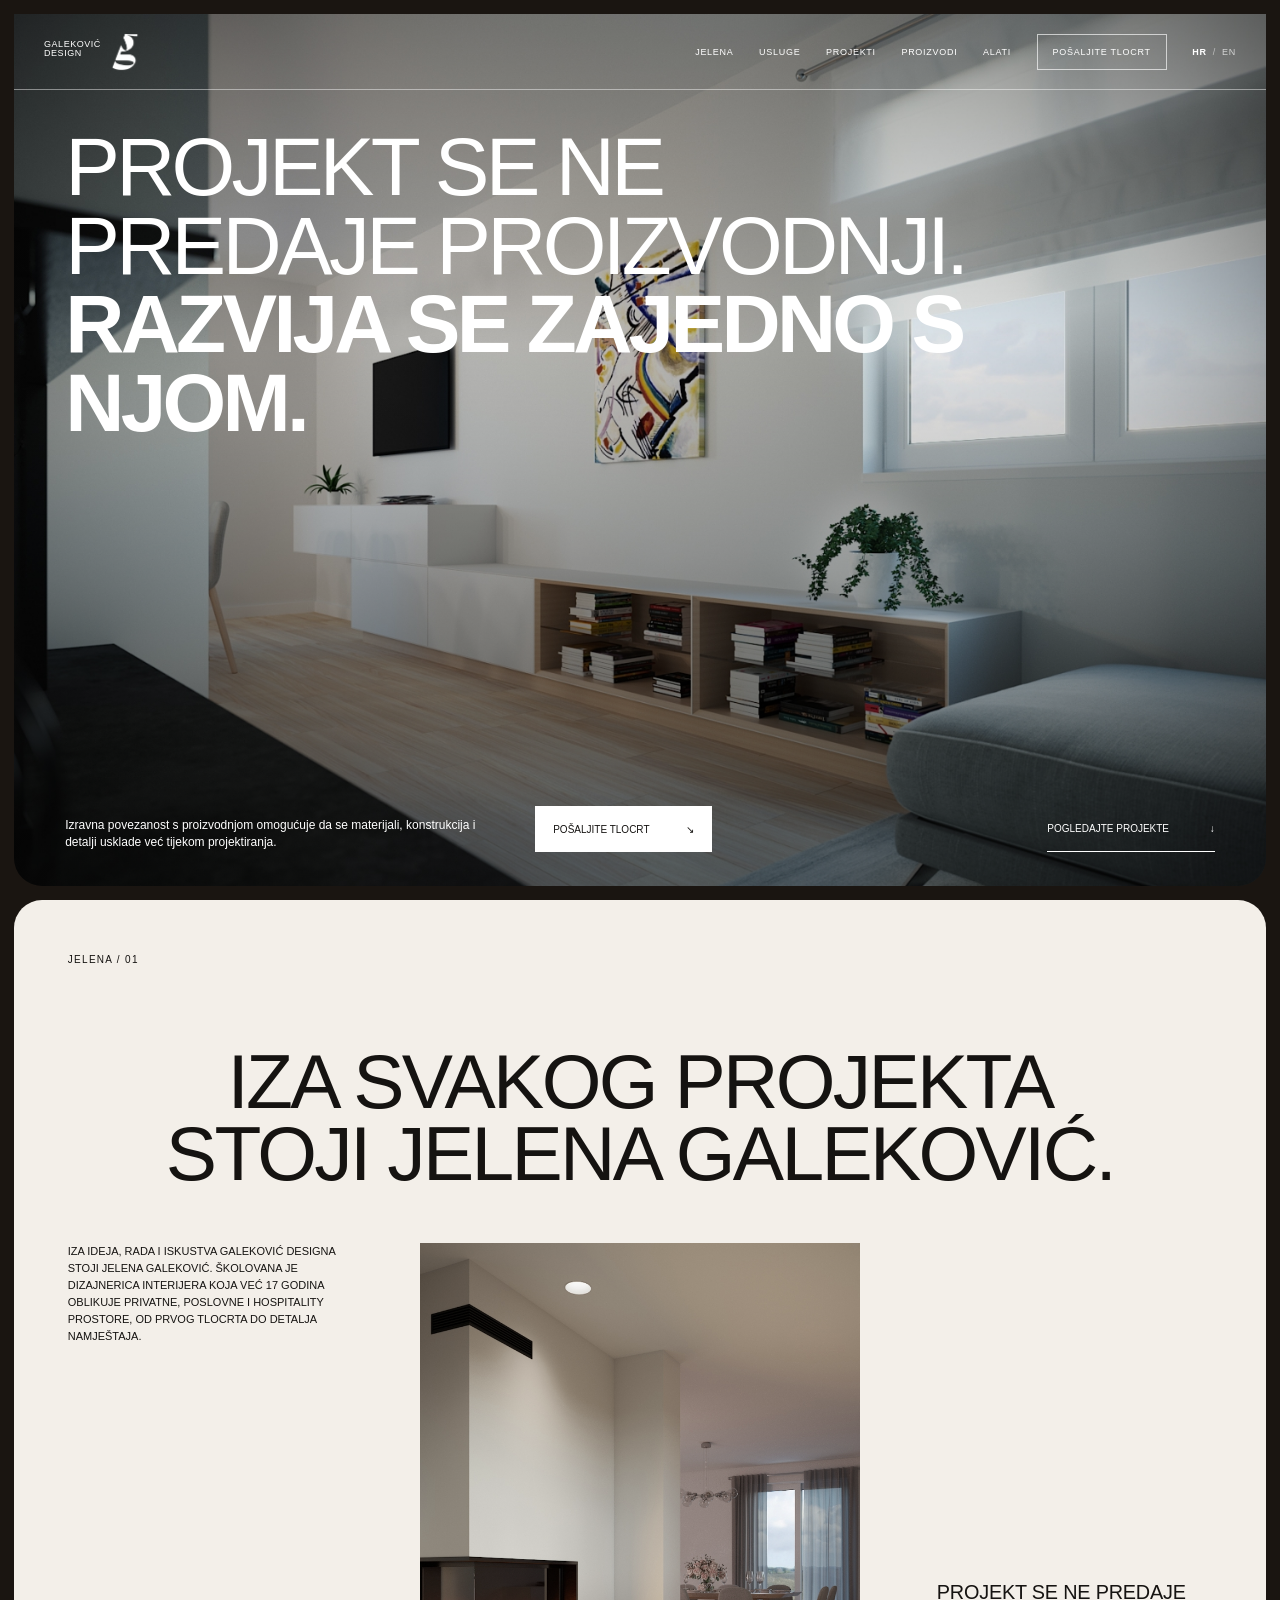
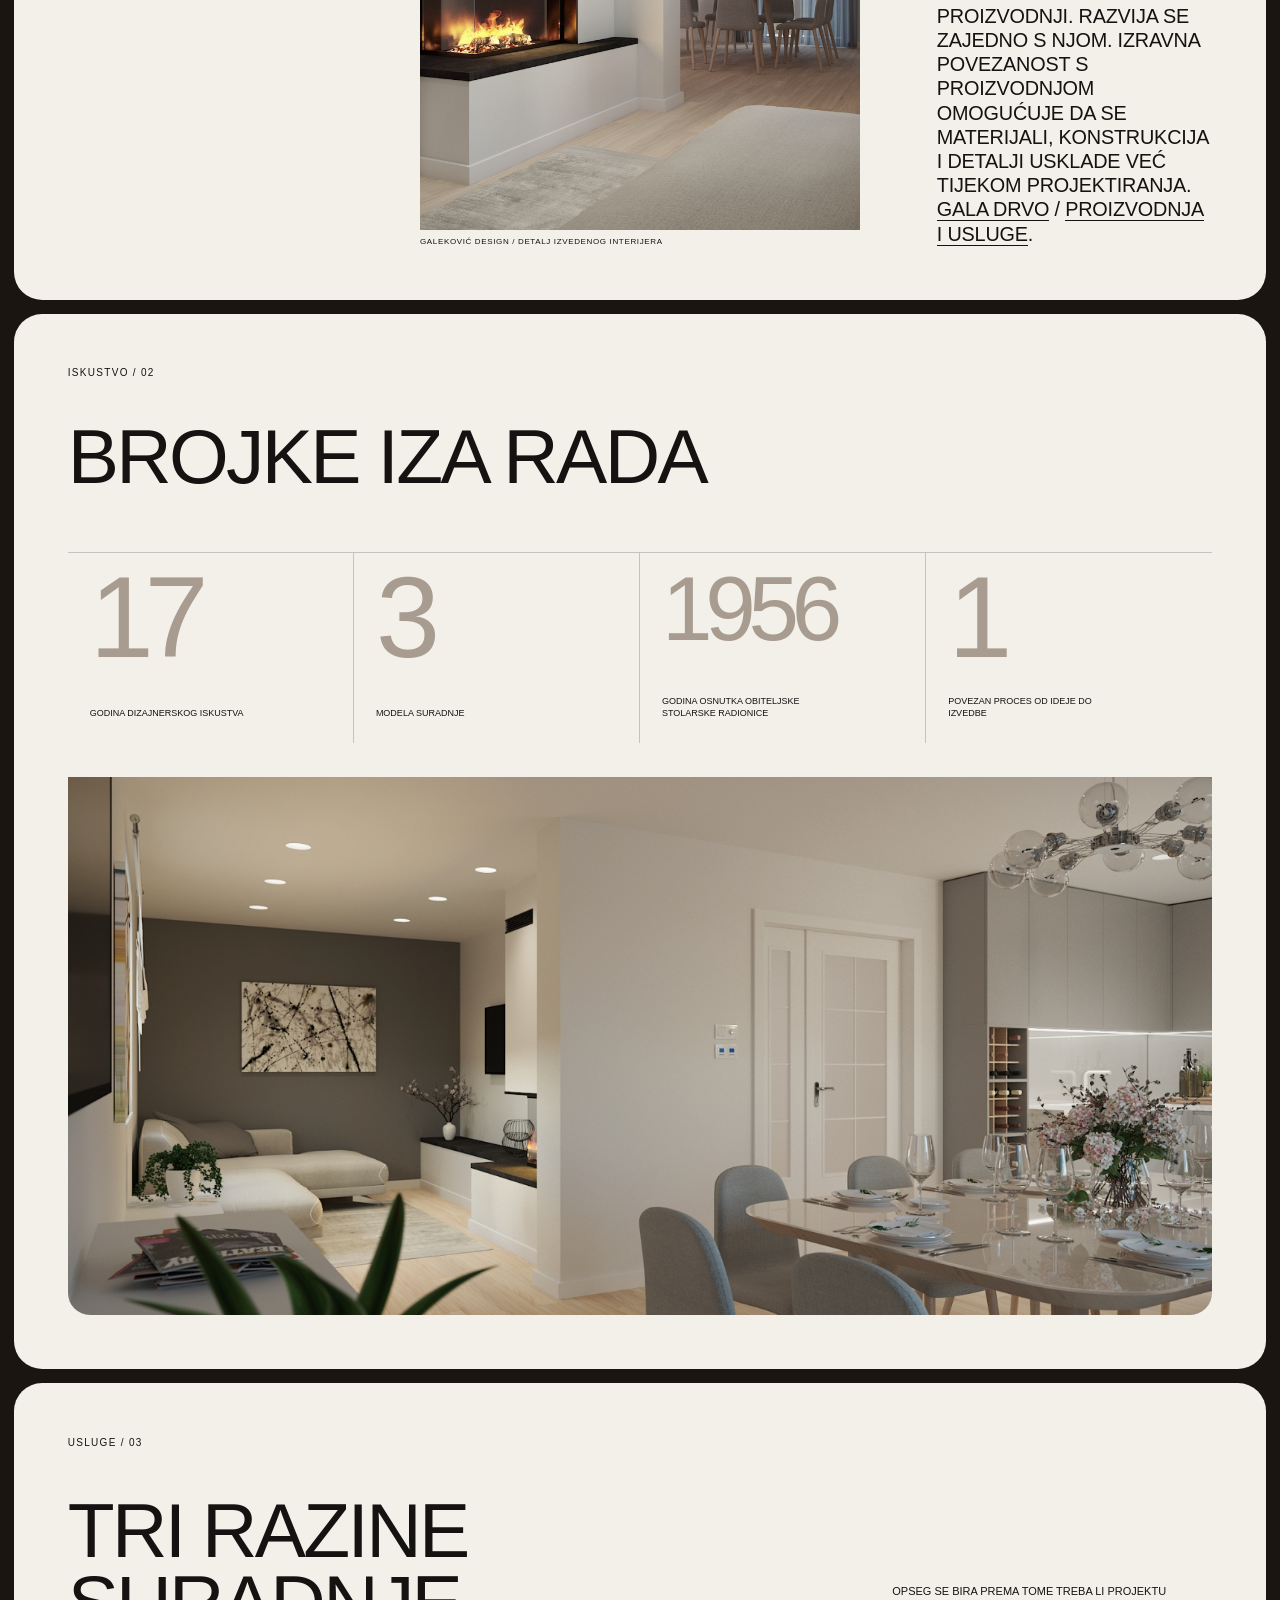
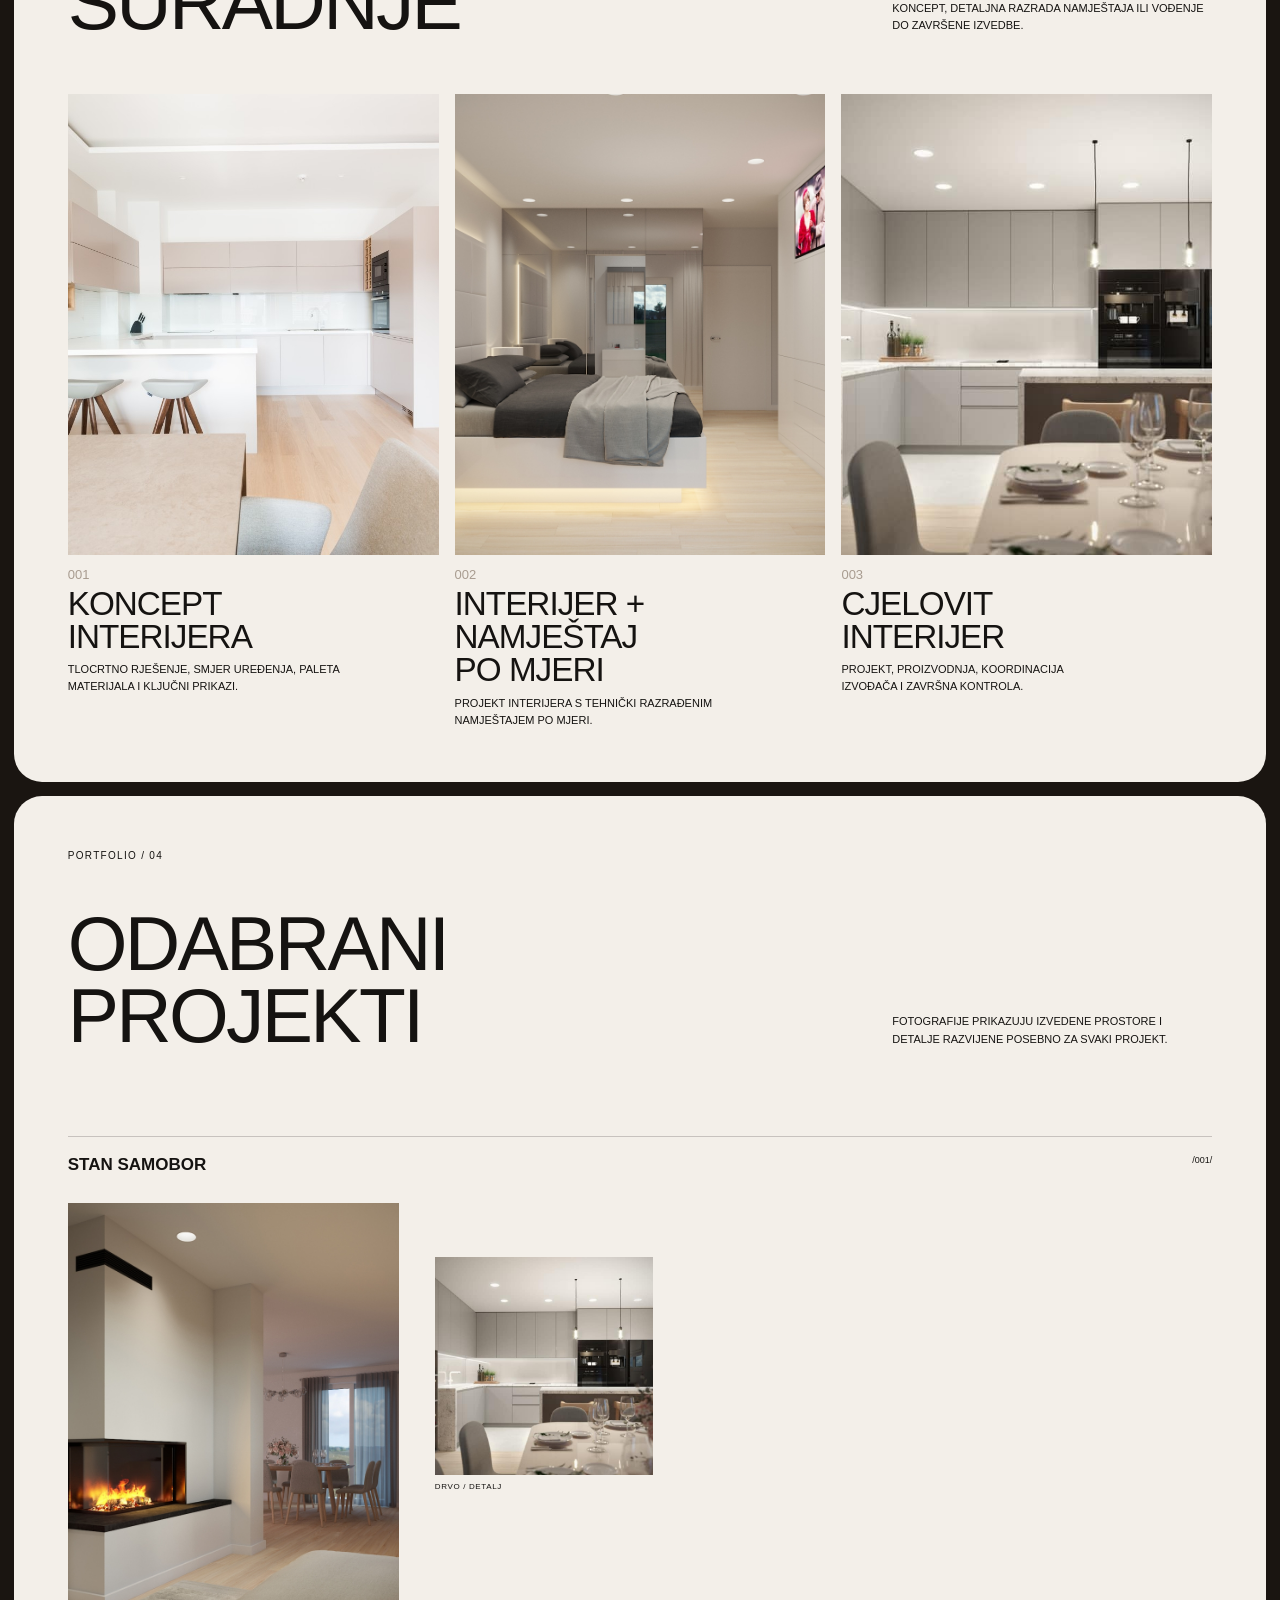
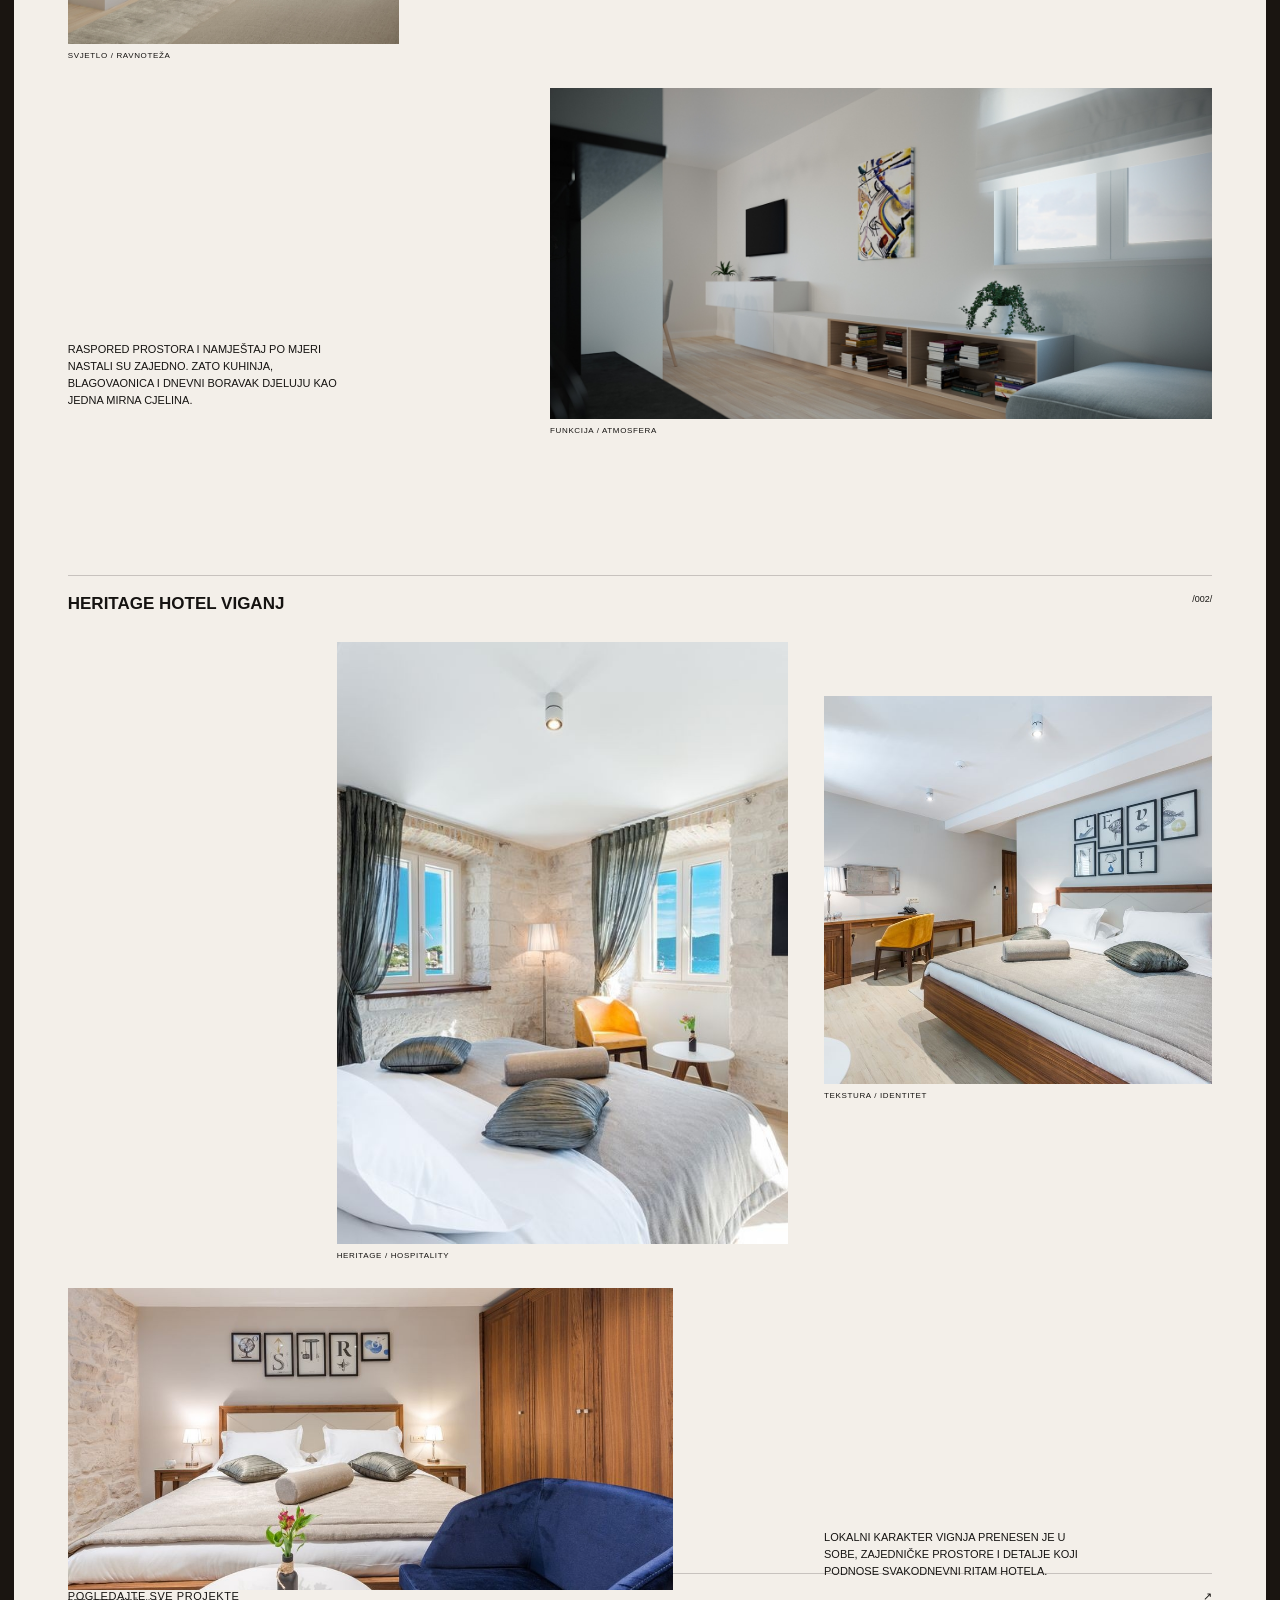
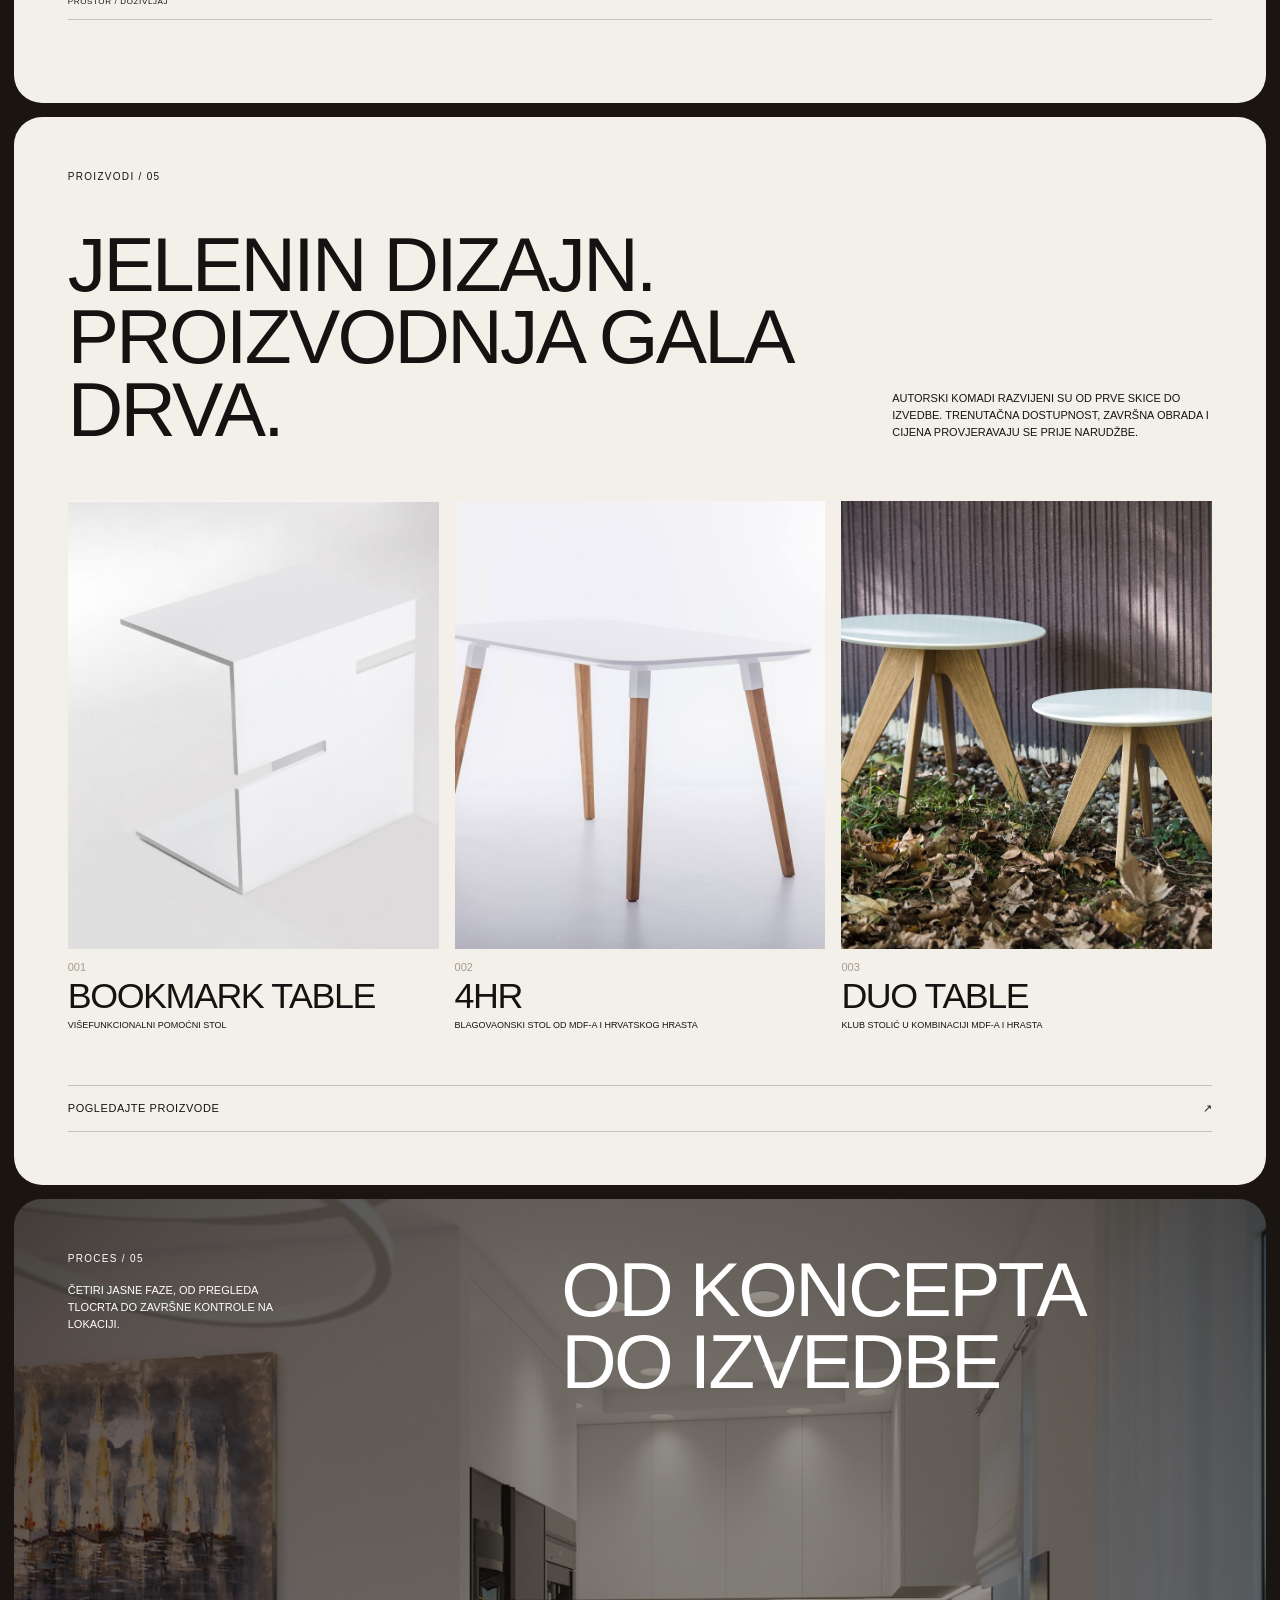
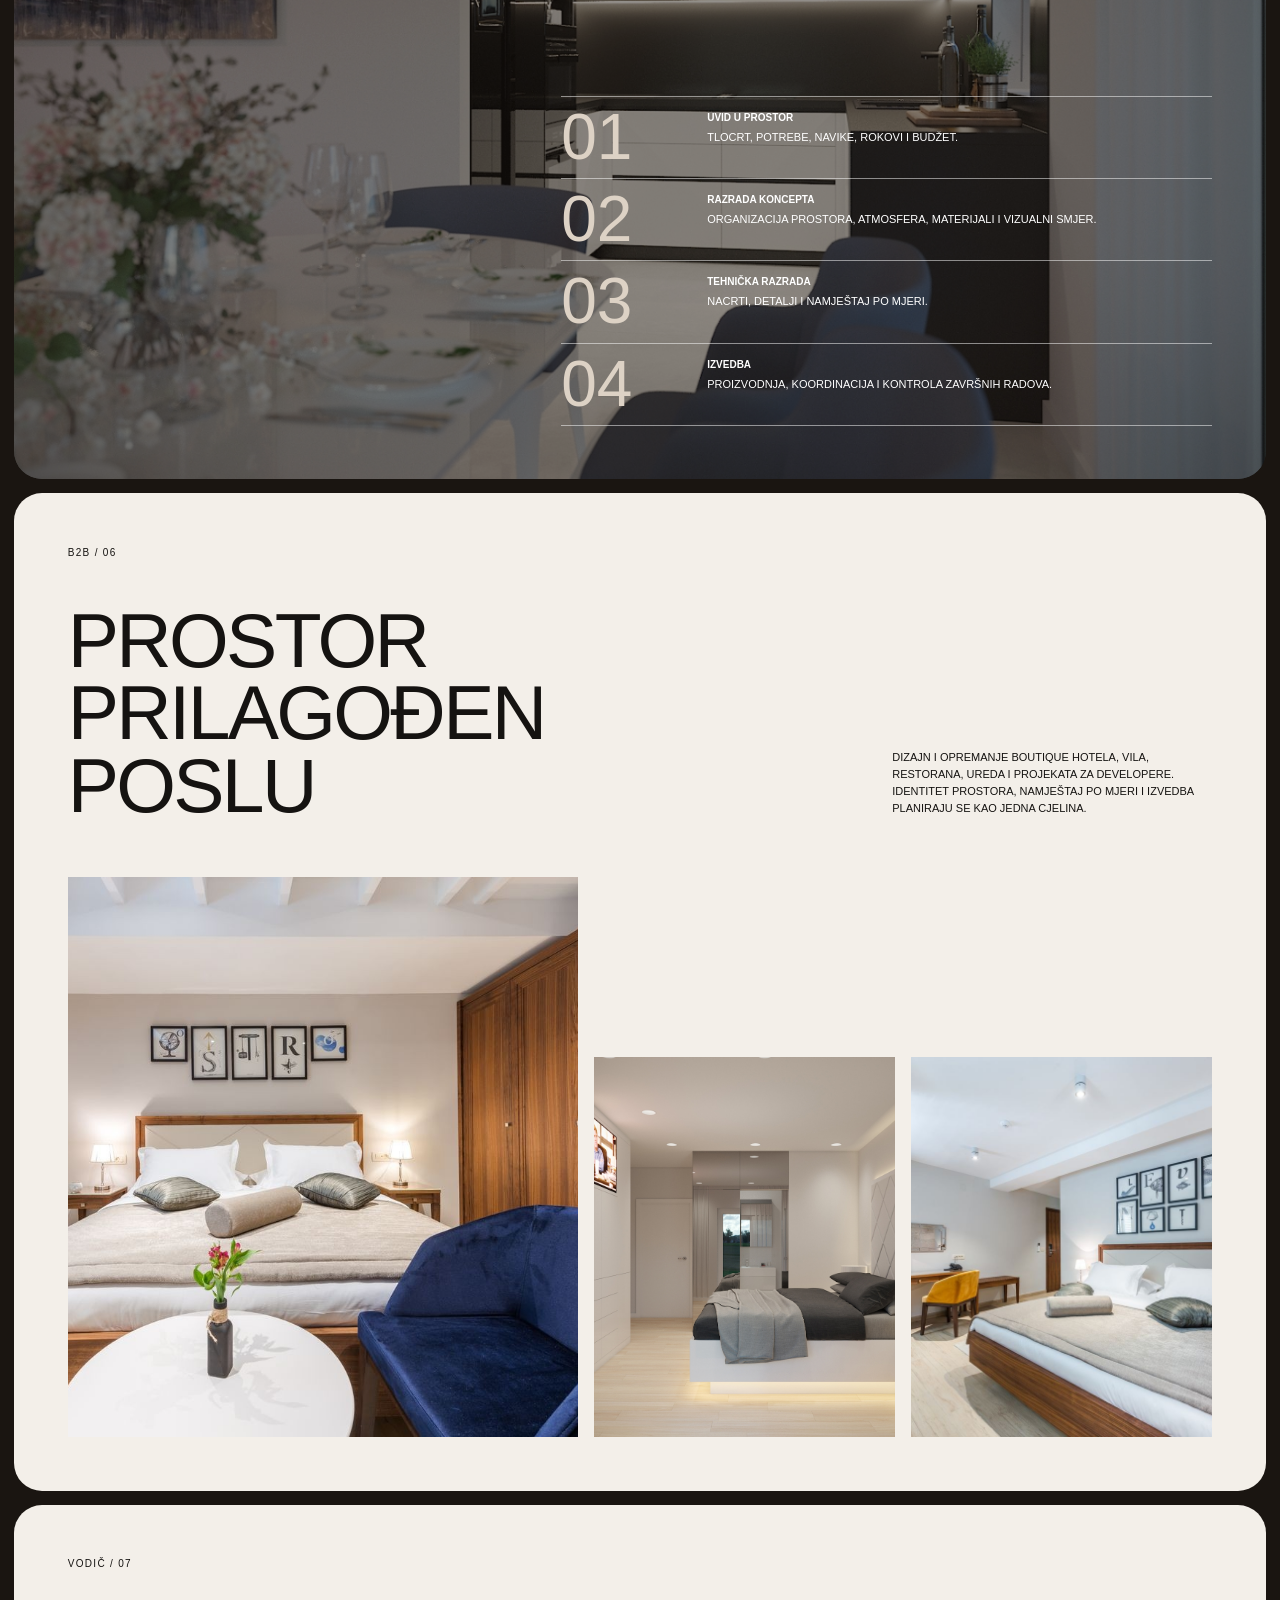
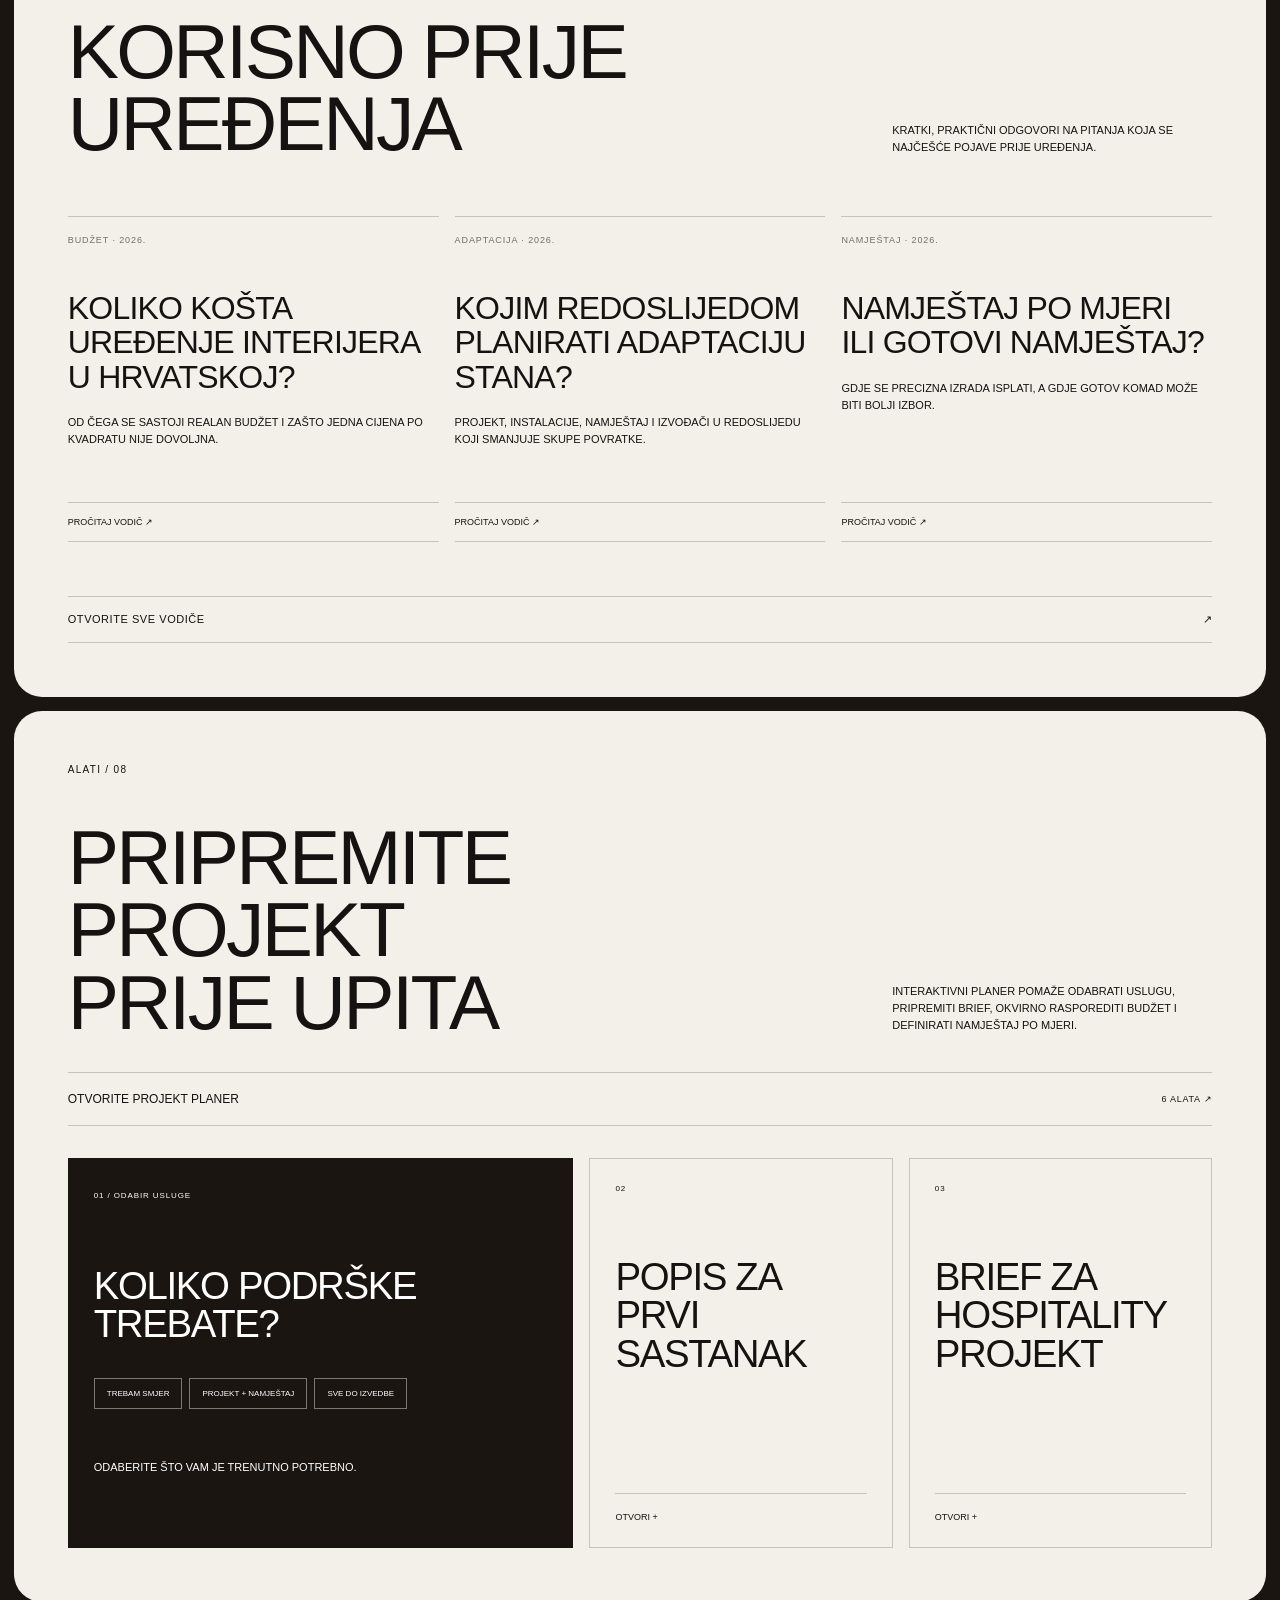
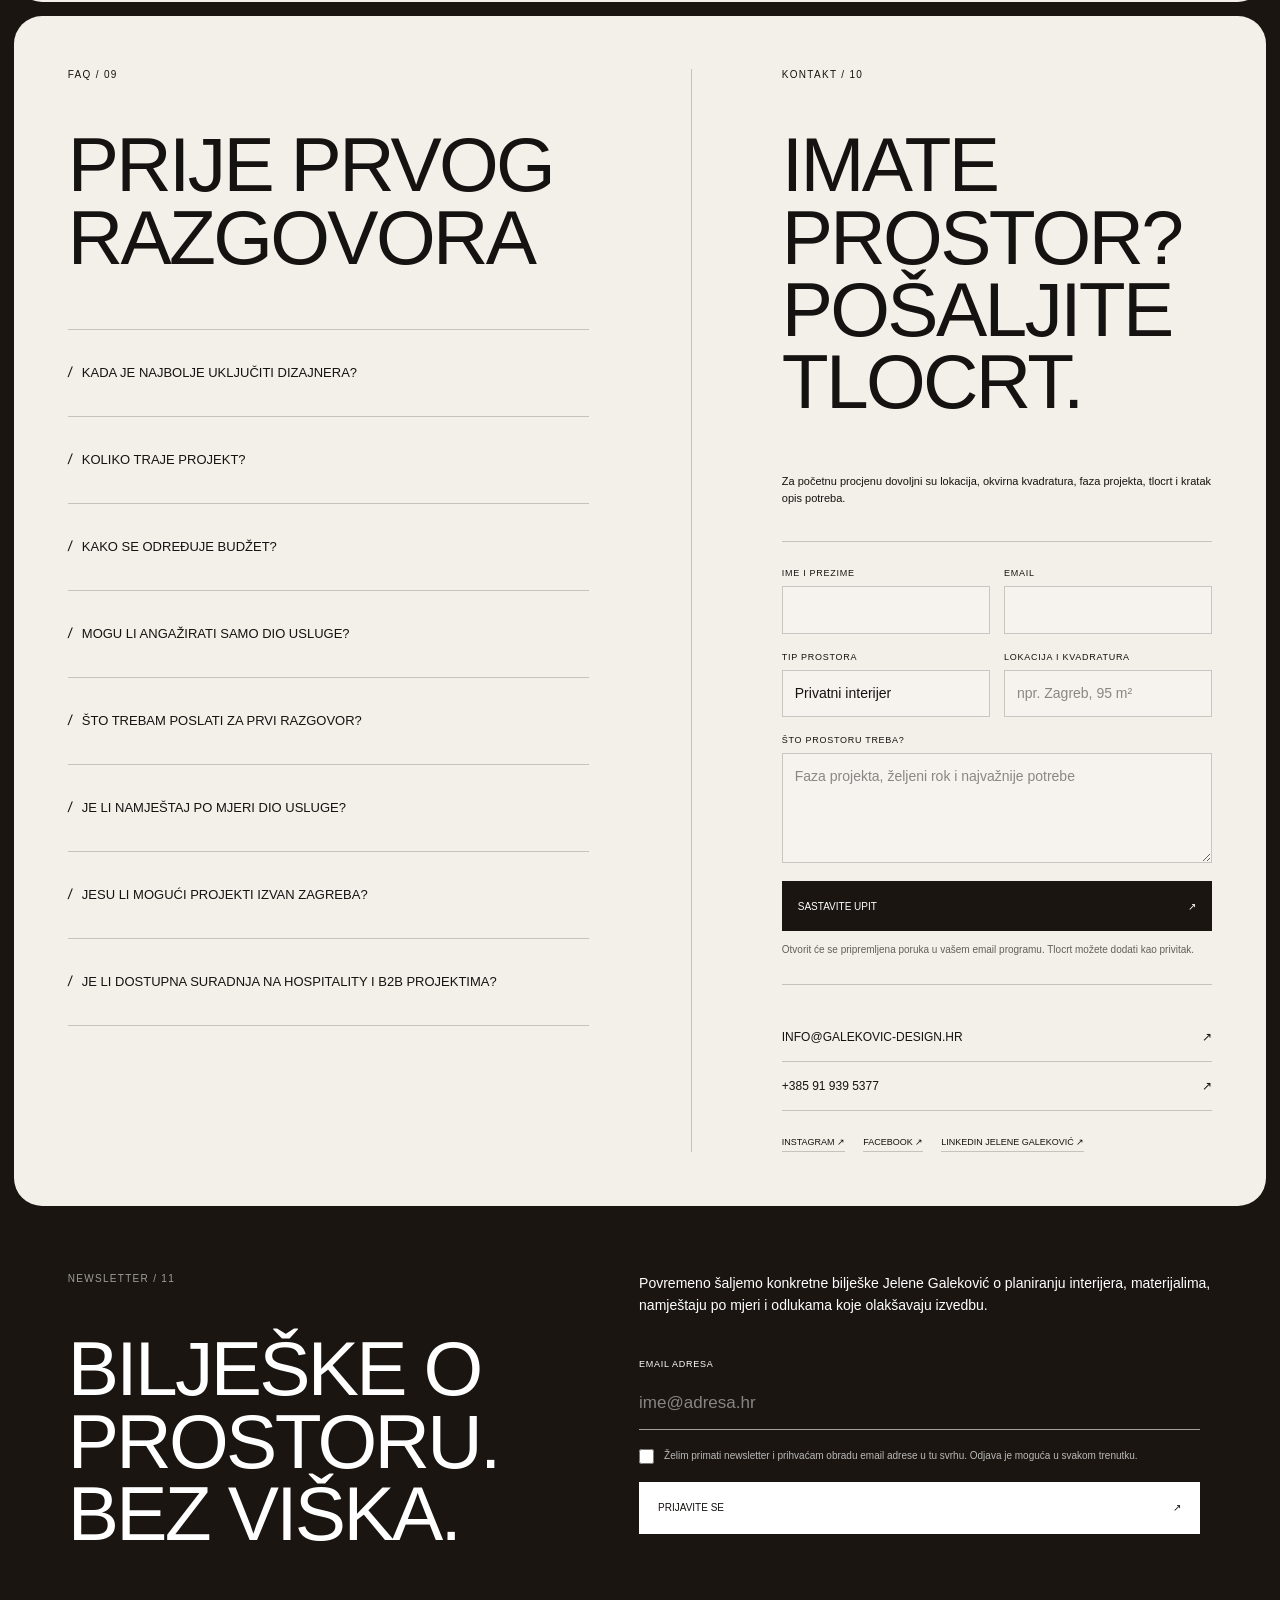
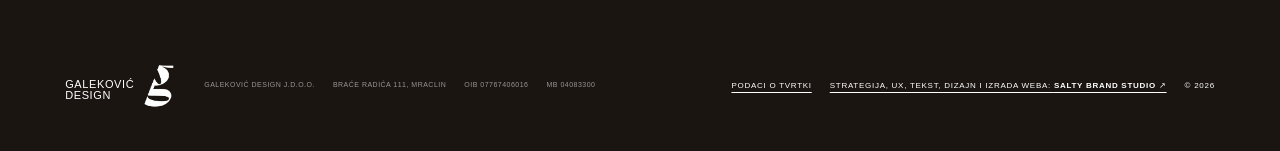
==== index.html @ 93b64a9f "Add full Salty Brand Studio website credit" ====
<!doctype html>
<html lang="hr">
<head>
  <meta charset="utf-8" />
  <meta name="viewport" content="width=device-width, initial-scale=1" />
  <meta name="description" content="Galeković Design vodi Jelena Galeković, školovana dizajnerica interijera sa 17 godina iskustva. Projektiranje interijera, namještaj po mjeri i izvedba." />
  <title>Galeković Design | Od ideje do izvedenog interijera</title>
  <link rel="alternate" hreflang="hr" href="https://galekovic-design.hr/" />
  <link rel="alternate" hreflang="en" href="https://galekovic-design.hr/en/" />
  <link rel="alternate" hreflang="x-default" href="https://galekovic-design.hr/" />
  <link rel="stylesheet" href="styles.css" />
  <script type="application/ld+json">
  {
    "@context": "https://schema.org",
    "@graph": [
      {
        "@type": "ProfessionalService",
        "name": "Galeković Design",
        "legalName": "GALEKOVIĆ DESIGN j.d.o.o.",
        "url": "https://galekovic-design.hr/",
        "email": "info@galekovic-design.hr",
        "telephone": "+385919395377",
        "taxID": "07767406016",
        "foundingDate": "2013",
        "address": {"@type":"PostalAddress","streetAddress":"Braće Radića 111","addressLocality":"Mraclin","addressCountry":"HR"},
        "sameAs": ["https://www.instagram.com/galekovicdesign/","https://www.facebook.com/galekovicdesign/?locale=hr_HR","https://www.linkedin.com/in/jelena-galeković-982378106/"],
        "areaServed": "Hrvatska",
        "description": "Studio Jelene Galeković za projektiranje interijera, namještaj po mjeri i izvedbu stambenih, poslovnih i hospitality prostora.",
        "founder": {
          "@type": "Person",
          "name": "Jelena Galeković",
          "jobTitle": "Dizajnerica interijera"
        }
      },
      {
        "@type": "FAQPage",
        "mainEntity": [
          {"@type":"Question","name":"Kada je najbolje uključiti dizajnera interijera?","acceptedAnswer":{"@type":"Answer","text":"Najbolje prije konačnih odluka o instalacijama, rasvjeti, podovima i stolariji. Rani početak ostavlja više prostora za kvalitetan raspored i smanjuje skupe naknadne promjene."}},
          {"@type":"Question","name":"Koliko traje projekt interijera?","acceptedAnswer":{"@type":"Answer","text":"Trajanje ovisi o kvadraturi, opsegu usluge, stanju prostora i količini namještaja po mjeri. Nakon pregleda tlocrta i briefa definira se realan raspored faza."}},
          {"@type":"Question","name":"Kako se određuje budžet za uređenje interijera?","acceptedAnswer":{"@type":"Answer","text":"Budžet se planira prema građevinskim i obrtničkim radovima, opremi, rasvjeti, gotovom i namještaju po mjeri, logistici te rezervi za nepredviđene troškove."}},
          {"@type":"Question","name":"Mogu li angažirati samo dio usluge?","acceptedAnswer":{"@type":"Answer","text":"Da. Moguće je odabrati Koncept interijera, Interijer i namještaj po mjeri ili Cjelovit interijer s koordinacijom i izvedbom."}},
          {"@type":"Question","name":"Što trebam poslati za prvi razgovor?","acceptedAnswer":{"@type":"Answer","text":"Tlocrt ili skicu s mjerama, nekoliko fotografija prostora, lokaciju, okvirnu kvadraturu, željeni rok i kratak opis potreba i budžeta."}},
          {"@type":"Question","name":"Je li namještaj po mjeri dio usluge?","acceptedAnswer":{"@type":"Answer","text":"Da. Namještaj se razvija kao dio interijera, uz tehničku razradu materijala, okova, spojeva, rasvjete i načina montaže."}},
          {"@type":"Question","name":"Je li dostupna suradnja na hospitality i B2B projektima?","acceptedAnswer":{"@type":"Answer","text":"Da. Usluga obuhvaća boutique hotele, vile za odmor, restorane, urede i projekte za developere, uključujući identitet prostora i namještaj po mjeri."}}
        ]
      }
    ]
  }
  </script>
</head>
<body>
  <a class="skip-link" href="#sadrzaj">Preskoči na sadržaj</a>
  <header class="hero" id="top">
    <img class="hero-image" src="assets/projects/samobor-02.jpg" alt="Izvedeni interijer stana u Samoboru" />
    <div class="hero-shade"></div>
    <nav class="nav" aria-label="Glavna navigacija">
      <a class="brand" href="#top" aria-label="Galeković Design, početna"><span><b>Galeković</b><em>Design</em></span><img src="assets/brand/galekovic-monogram-transparent.png" alt="" /></a>
      <button class="menu-button" type="button" aria-expanded="false" aria-controls="menu">Izbornik</button>
      <div class="menu" id="menu">
        <a href="#studio">Jelena</a><a href="#usluge">Usluge</a><a href="projekti/">Projekti</a><a href="proizvodi/">Proizvodi</a><a href="alati/">Alati</a><a class="nav-cta" href="#kontakt">Pošaljite tlocrt</a><span class="language-switch"><b>HR</b><i>/</i><a href="en/">EN</a></span>
      </div>
    </nav>
    <div class="hero-content">
      <h1>Projekt se ne predaje proizvodnji.<br /><strong>Razvija se zajedno s njom.</strong></h1>
      <div class="hero-bottom">
        <p>Izravna povezanost s proizvodnjom omogućuje da se materijali, konstrukcija i detalji usklade već tijekom projektiranja.</p>
        <a class="primary-link" href="#kontakt">Pošaljite tlocrt <span>↘</span></a>
        <a class="underline-link" href="#projekti">Pogledajte projekte <span>↓</span></a>
      </div>
    </div>
  </header>

  <main id="sadrzaj">
    <section class="panel intro-panel reveal" id="studio">
      <div class="panel-kicker">Jelena / 01</div>
      <h2>Iza svakog projekta<br />stoji Jelena Galeković.</h2>
      <div class="intro-grid">
        <p class="small-copy">Iza ideja, rada i iskustva Galeković Designa stoji Jelena Galeković. Školovana je dizajnerica interijera koja već 17 godina oblikuje privatne, poslovne i hospitality prostore, od prvog tlocrta do detalja namještaja.</p>
        <figure class="portrait-substitute">
          <img src="assets/projects/samobor-03.jpg" alt="Detalj namještaja po mjeri u izvedenom interijeru" />
          <figcaption>Galeković Design / detalj izvedenog interijera</figcaption>
        </figure>
        <p class="statement">Projekt se ne predaje proizvodnji. Razvija se zajedno s njom. Izravna povezanost s proizvodnjom omogućuje da se materijali, konstrukcija i detalji usklade već tijekom projektiranja. <a class="text-link" href="https://www.galadrvo.hr/" target="_blank" rel="noopener">Gala drvo</a> / <a class="text-link" href="https://www.galadrvo.hr/usluge.html" target="_blank" rel="noopener">proizvodnja i usluge</a>.</p>
      </div>
    </section>

    <section class="panel numbers reveal" aria-labelledby="numbers-title">
      <div class="panel-kicker">Iskustvo / 02</div>
      <h2 id="numbers-title">Brojke iza rada</h2>
      <div class="number-grid">
        <article><strong>17</strong><span>godina dizajnerskog iskustva</span></article>
        <article><strong>3</strong><span>modela suradnje</span></article>
        <article><strong>1956</strong><span>godina osnutka obiteljske stolarske radionice</span></article>
        <article><strong>1</strong><span>povezan proces od ideje do izvedbe</span></article>
      </div>
      <img class="numbers-image" src="assets/projects/samobor-04.jpg" alt="Blagovaonica u stanu Samobor" />
    </section>

    <section class="panel services reveal" id="usluge">
      <div class="section-head">
        <div><div class="panel-kicker">Usluge / 03</div><h2>Tri razine<br />suradnje</h2></div>
        <p>Opseg se bira prema tome treba li projektu koncept, detaljna razrada namještaja ili vođenje do završene izvedbe.</p>
      </div>
      <div class="service-grid">
        <article><img src="assets/projects/buzanova-01.jpg" alt="Koncept interijera stana Bužanova" /><b>001</b><h3>Koncept<br />interijera</h3><p>Tlocrtno rješenje, smjer uređenja, paleta materijala i ključni prikazi.</p></article>
        <article><img src="assets/projects/bralo-01.jpg" alt="Projekt interijera Ville Bralo" /><b>002</b><h3>Interijer + namještaj<br />po mjeri</h3><p>Projekt interijera s tehnički razrađenim namještajem po mjeri.</p></article>
        <article><img src="assets/projects/samobor-01.jpg" alt="Kompletno izveden interijer" /><b>003</b><h3>Cjelovit<br />interijer</h3><p>Projekt, proizvodnja, koordinacija izvođača i završna kontrola.</p></article>
      </div>
    </section>

    <section class="panel portfolio reveal" id="projekti">
      <div class="section-head portfolio-head">
        <div><div class="panel-kicker">Portfolio / 04</div><h2>Odabrani<br />projekti</h2></div>
        <p>Fotografije prikazuju izvedene prostore i detalje razvijene posebno za svaki projekt.</p>
      </div>
      <article class="project-board">
        <header><h3>Stan Samobor</h3><span>/001/</span></header>
        <figure class="project-a"><img src="assets/projects/samobor-03.jpg" alt="Dnevni prostor stana Samobor" /><figcaption>svjetlo / ravnoteža</figcaption></figure>
        <figure class="project-b"><img src="assets/projects/samobor-01.jpg" alt="Kuhinja po mjeri u stanu Samobor" /><figcaption>drvo / detalj</figcaption></figure>
        <p class="project-copy">Raspored prostora i namještaj po mjeri nastali su zajedno. Zato kuhinja, blagovaonica i dnevni boravak djeluju kao jedna mirna cjelina.</p>
        <figure class="project-c"><img src="assets/projects/samobor-02.jpg" alt="Blagovaonica stana Samobor" /><figcaption>funkcija / atmosfera</figcaption></figure>
      </article>
      <article class="project-board second">
        <header><h3>Heritage Hotel Viganj</h3><span>/002/</span></header>
        <figure class="project-a"><img src="assets/projects/viganj-01.jpg" alt="Soba hotela Viganj" /><figcaption>heritage / hospitality</figcaption></figure>
        <figure class="project-b"><img src="assets/projects/viganj-02.jpg" alt="Detalj hotela Viganj" /><figcaption>tekstura / identitet</figcaption></figure>
        <p class="project-copy">Lokalni karakter Vignja prenesen je u sobe, zajedničke prostore i detalje koji podnose svakodnevni ritam hotela.</p>
        <figure class="project-c"><img src="assets/projects/viganj-03.jpg" alt="Interijer Heritage Hotela Viganj" /><figcaption>prostor / doživljaj</figcaption></figure>
      </article>
      <a class="section-link" href="projekti/">Pogledajte sve projekte <span>↗</span></a>
    </section>

    <section class="panel product-preview reveal" id="proizvodi">
      <div class="section-head">
        <div><div class="panel-kicker">Proizvodi / 05</div><h2>Jelenin dizajn.<br />Proizvodnja Gala drva.</h2></div>
        <p>Autorski komadi razvijeni su od prve skice do izvedbe. Trenutačna dostupnost, završna obrada i cijena provjeravaju se prije narudžbe.</p>
      </div>
      <div class="product-preview-grid">
        <a href="proizvodi/#bookmark-table"><img src="assets/products/bookmark-table.jpg" alt="Bookmark Table, dizajn Jelene Galeković" /><span>001</span><h3>Bookmark Table</h3><p>Višefunkcionalni pomoćni stol</p></a>
        <a href="proizvodi/#4hr"><img src="assets/products/4hr.jpg" alt="4HR blagovaonski stol" /><span>002</span><h3>4HR</h3><p>Blagovaonski stol od MDF-a i hrvatskog hrasta</p></a>
        <a href="proizvodi/#duo-table"><img src="assets/products/duo-table.jpg" alt="Duo Table klub stolić" /><span>003</span><h3>Duo Table</h3><p>Klub stolić u kombinaciji MDF-a i hrasta</p></a>
      </div>
      <a class="section-link" href="proizvodi/">Pogledajte proizvode <span>↗</span></a>
    </section>

    <section class="process reveal" id="proces">
      <img src="assets/projects/bralo-03.jpg" alt="Izvedeni interijer Ville Bralo" />
      <div class="process-overlay"></div>
      <div class="process-content">
        <div class="process-intro"><div class="panel-kicker">Proces / 05</div><p>Četiri jasne faze, od pregleda tlocrta do završne kontrole na lokaciji.</p></div>
        <h2>Od koncepta<br />do izvedbe</h2>
        <ol>
          <li><span>01</span><div><b>Uvid u prostor</b><p>Tlocrt, potrebe, navike, rokovi i budžet.</p></div></li>
          <li><span>02</span><div><b>Razrada koncepta</b><p>Organizacija prostora, atmosfera, materijali i vizualni smjer.</p></div></li>
          <li><span>03</span><div><b>Tehnička razrada</b><p>Nacrti, detalji i namještaj po mjeri.</p></div></li>
          <li><span>04</span><div><b>Izvedba</b><p>Proizvodnja, koordinacija i kontrola završnih radova.</p></div></li>
        </ol>
      </div>
    </section>

    <section class="panel b2b reveal">
      <div class="section-head">
        <div><div class="panel-kicker">B2B / 06</div><h2>Prostor prilagođen<br />poslu</h2></div>
        <p>Dizajn i opremanje boutique hotela, vila, restorana, ureda i projekata za developere. Identitet prostora, namještaj po mjeri i izvedba planiraju se kao jedna cjelina.</p>
      </div>
      <div class="b2b-gallery"><img src="assets/projects/viganj-03.jpg" alt="Hospitality interijer" /><img src="assets/projects/bralo-02.jpg" alt="Privatna vila" /><img src="assets/projects/viganj-02.jpg" alt="Detalj hospitality interijera" /></div>
    </section>

    <section class="panel journal reveal" id="savjeti">
      <div class="section-head">
        <div><div class="panel-kicker">Vodič / 07</div><h2>Korisno prije<br />uređenja</h2></div>
        <p>Kratki, praktični odgovori na pitanja koja se najčešće pojave prije uređenja.</p>
      </div>
      <div class="journal-grid">
        <a class="article-card article-card-link" href="savjeti/koliko-kosta-uredenje-interijera-2026/"><span>Budžet · 2026.</span><h3>Koliko košta uređenje interijera u Hrvatskoj?</h3><p>Od čega se sastoji realan budžet i zašto jedna cijena po kvadratu nije dovoljna.</p><b>Pročitaj vodič ↗</b></a>
        <a class="article-card article-card-link" href="savjeti/adaptacija-stana-redoslijed-radova/"><span>Adaptacija · 2026.</span><h3>Kojim redoslijedom planirati adaptaciju stana?</h3><p>Projekt, instalacije, namještaj i izvođači u redoslijedu koji smanjuje skupe povratke.</p><b>Pročitaj vodič ↗</b></a>
        <a class="article-card article-card-link" href="savjeti/namjestaj-po-mjeri-ili-gotovi/"><span>Namještaj · 2026.</span><h3>Namještaj po mjeri ili gotovi namještaj?</h3><p>Gdje se precizna izrada isplati, a gdje gotov komad može biti bolji izbor.</p><b>Pročitaj vodič ↗</b></a>
      </div>
      <a class="section-link" href="savjeti/">Otvorite sve vodiče <span>↗</span></a>
    </section>

    <section class="panel tools reveal" id="alati">
      <div class="section-head">
        <div><div class="panel-kicker">Alati / 08</div><h2>Pripremite projekt<br />prije upita</h2></div>
        <p>Interaktivni planer pomaže odabrati uslugu, pripremiti brief, okvirno rasporediti budžet i definirati namještaj po mjeri.</p>
      </div>
      <a class="tools-launch" href="alati/"><span>Otvorite projekt planer</span><b>6 alata ↗</b></a>
      <div class="tools-grid">
        <article class="service-finder">
          <span>01 / Odabir usluge</span><h3>Koliko podrške trebate?</h3>
          <div class="finder-options"><button type="button" data-result="Koncept interijera. Dobar izbor kada su potrebni raspored, atmosfera i jasan smjer za samostalnu realizaciju.">Trebam smjer</button><button type="button" data-result="Interijer + namještaj po mjeri. Projekt interijera i precizno razrađen namještaj po mjeri.">Projekt + namještaj</button><button type="button" data-result="Cjelovit interijer. Dizajn, koordinacija, proizvodnja i završna izvedba povezani u jednu uslugu.">Sve do izvedbe</button></div>
          <p class="finder-result" aria-live="polite">Odaberite što vam je trenutno potrebno.</p>
        </article>
        <details class="tool-card"><summary><span>02</span><h3>Popis za prvi sastanak</h3><b>Otvori +</b></summary><ul><li>Tlocrt ili skica s mjerama</li><li>Fotografije postojećeg stanja</li><li>Lokacija i kvadratura</li><li>Željeni rok</li><li>Okvir budžeta</li><li>Najvažniji prioriteti</li></ul></details>
        <details class="tool-card"><summary><span>03</span><h3>Brief za hospitality projekt</h3><b>Otvori +</b></summary><ul><li>Tip i kategorija objekta</li><li>Profil gosta</li><li>Broj jedinica ili sjedećih mjesta</li><li>Operativni zahtjevi</li><li>Standardi održavanja</li><li>Planirani datum otvaranja</li></ul></details>
      </div>
    </section>

    <section class="panel faq-contact reveal" id="kontakt">
      <div class="faq">
        <div class="panel-kicker">FAQ / 09</div><h2>Prije prvog<br />razgovora</h2>
        <details><summary>Kada je najbolje uključiti dizajnera?</summary><p>Prije konačnih odluka o instalacijama, rasvjeti, podovima i stolariji. Rani početak ostavlja više prostora za kvalitetan raspored i smanjuje skupe naknadne promjene.</p></details>
        <details><summary>Koliko traje projekt?</summary><p>Trajanje ovisi o kvadraturi, stanju prostora, opsegu usluge i količini namještaja po mjeri. Realan raspored faza određuje se nakon pregleda tlocrta i projektnog zadatka.</p></details>
        <details><summary>Kako se određuje budžet?</summary><p>U procjenu ulaze radovi, oprema, rasvjeta, namještaj, dostava, montaža i rezerva. Jedna univerzalna cijena po kvadratu nije pouzdana jer svaki prostor ima drukčiji opseg.</p></details>
        <details><summary>Mogu li angažirati samo dio usluge?</summary><p>Da. Dostupni su Koncept interijera, Interijer + namještaj po mjeri i Cjelovit interijer s koordinacijom i izvedbom.</p></details>
        <details><summary>Što trebam poslati za prvi razgovor?</summary><p>Tlocrt ili skicu s mjerama, fotografije prostora, lokaciju, kvadraturu, željeni rok i kratak opis potreba i okvirnog budžeta.</p></details>
        <details><summary>Je li namještaj po mjeri dio usluge?</summary><p>Da. Namještaj se razvija kao dio interijera, uz razradu materijala, okova, spojeva, rasvjete i montaže.</p></details>
        <details><summary>Jesu li mogući projekti izvan Zagreba?</summary><p>Da. Broj obilazaka, mjerenja i način koordinacije određuju se prema lokaciji i vrsti projekta.</p></details>
        <details><summary>Je li dostupna suradnja na hospitality i B2B projektima?</summary><p>Da. Usluga je dostupna za boutique hotele, vile, restorane, urede i projekte za developere.</p></details>
      </div>
      <div class="contact-block">
        <div class="panel-kicker">Kontakt / 10</div>
        <h2>Imate prostor?<br />Pošaljite tlocrt.</h2>
        <p>Za početnu procjenu dovoljni su lokacija, okvirna kvadratura, faza projekta, tlocrt i kratak opis potreba.</p>
        <form class="inquiry-form" data-language="hr">
          <div class="form-row"><label>Ime i prezime<input name="name" autocomplete="name" required /></label><label>Email<input name="email" type="email" autocomplete="email" required /></label></div>
          <div class="form-row"><label>Tip prostora<select name="type"><option>Privatni interijer</option><option>Hospitality ili B2B</option><option>Još nije odlučeno</option></select></label><label>Lokacija i kvadratura<input name="location" placeholder="npr. Zagreb, 95 m²" /></label></div>
          <label>Što prostoru treba?<textarea name="message" rows="4" placeholder="Faza projekta, željeni rok i najvažnije potrebe"></textarea></label>
          <button class="form-submit" type="submit">Sastavite upit <span>↗</span></button>
          <p class="form-note">Otvorit će se pripremljena poruka u vašem email programu. Tlocrt možete dodati kao privitak.</p>
        </form>
        <a class="contact-link" href="mailto:info@galekovic-design.hr">info@galekovic-design.hr <span>↗</span></a>
        <a class="contact-link" href="tel:+385919395377">+385 91 939 5377 <span>↗</span></a>
        <div class="contact-social"><a href="https://www.instagram.com/galekovicdesign/" target="_blank" rel="noopener">Instagram ↗</a><a href="https://www.facebook.com/galekovicdesign/?locale=hr_HR" target="_blank" rel="noopener">Facebook ↗</a><a href="https://www.linkedin.com/in/jelena-galeković-982378106/?isSelfProfile=false" target="_blank" rel="noopener">LinkedIn Jelene Galeković ↗</a></div>
      </div>
    </section>
    <section class="panel newsletter-panel reveal" aria-labelledby="newsletter-title">
      <div class="newsletter-intro"><div class="panel-kicker">Newsletter / 11</div><h2 id="newsletter-title">Bilješke o prostoru.<br />Bez viška.</h2></div>
      <div class="newsletter-content">
        <p>Povremeno šaljemo konkretne bilješke Jelene Galeković o planiranju interijera, materijalima, namještaju po mjeri i odlukama koje olakšavaju izvedbu.</p>
        <form class="newsletter-form" data-language="hr">
          <input type="hidden" name="source" value="website-hr" />
          <label class="newsletter-email"><span>Email adresa</span><input name="email" type="email" autocomplete="email" placeholder="ime@adresa.hr" required /></label>
          <label class="newsletter-consent"><input name="consent" type="checkbox" required /><span>Želim primati newsletter i prihvaćam obradu email adrese u tu svrhu. Odjava je moguća u svakom trenutku.</span></label>
          <button type="submit">Prijavite se <span>↗</span></button>
          <p class="newsletter-status" aria-live="polite"></p>
        </form>
      </div>
    </section>
  </main>

  <a class="mobile-contact" href="#kontakt">Pošaljite tlocrt <span>↘</span></a>

  <footer>
    <a class="footer-brand" href="#top" aria-label="Galeković Design, povratak na vrh"><span class="footer-wordmark"><b>Galeković</b><em>Design</em></span><img src="assets/brand/galekovic-monogram-transparent.png" alt="" /></a>
    <div class="footer-legal"><span>Galeković Design j.d.o.o.</span><span>Braće Radića 111, Mraclin</span><span>OIB 07767406016</span><span>MB 04083300</span></div>
    <div class="footer-meta"><a href="o-tvrtki/">Podaci o tvrtki</a><a class="site-credit" href="https://www.saltybrandstudio.com/" target="_blank" rel="noopener">Strategija, UX, tekst, dizajn i izrada weba: <strong>Salty Brand Studio</strong> ↗</a><span>© <i id="year"></i></span></div>
  </footer>
  <script src="script.js"></script>
</body>
</html>
---- styles.css ----
:root{--black:#1a1511;--ink:#151311;--ivory:#f3efe9;--muted:#a89c90;--line:rgba(21,19,17,.2);--white:#fff;--radius:28px;--pad:clamp(24px,4.2vw,72px)}
*{box-sizing:border-box}html{scroll-behavior:smooth}body{margin:0;background:var(--black);color:var(--ink);font-family:"Helvetica Neue",Helvetica,Arial,sans-serif;font-weight:400}a{color:inherit;text-decoration:none}img{display:block;width:100%}button{font:inherit}.panel,.process,.hero{width:calc(100% - 28px);max-width:1600px;margin:14px auto}.panel{padding:var(--pad);background:var(--ivory);border-radius:var(--radius);overflow:hidden}.panel-kicker{font-size:10px;text-transform:uppercase;letter-spacing:.13em}.reveal{opacity:0;transform:translateY(22px);transition:opacity .7s ease,transform .7s ease}.reveal.visible{opacity:1;transform:none}
.hero{height:min(900px,calc(100svh - 28px));min-height:680px;position:relative;overflow:hidden;border-radius:0 0 var(--radius) var(--radius);color:var(--white)}.hero-image,.hero-shade{position:absolute;inset:0;height:100%}.hero-image{object-fit:cover}.hero-shade{background:linear-gradient(180deg,rgba(0,0,0,.25),rgba(0,0,0,.06) 38%,rgba(0,0,0,.48))}.nav{position:relative;z-index:3;height:76px;padding:0 30px;display:flex;align-items:center;justify-content:space-between;border-bottom:1px solid rgba(255,255,255,.45)}.brand{width:38px;height:38px;background:#fff;overflow:hidden}.brand img{height:100%;object-fit:cover;filter:contrast(2)}.menu{display:flex;gap:34px;align-items:center}.menu a,.menu-button{font-size:9px;text-transform:uppercase;letter-spacing:.08em}.language-switch{display:flex;gap:6px;align-items:center;font-size:9px;letter-spacing:.08em}.language-switch b{font-weight:600}.language-switch i{font-style:normal;opacity:.55}.language-switch a{opacity:.7}.language-switch a:hover{opacity:1}.menu-button{display:none;color:#fff;border:0;background:none}.hero-content{position:relative;z-index:2;height:calc(100% - 76px);padding:38px 4vw 34px;display:flex;flex-direction:column;justify-content:space-between}.hero h1,.panel h2,.process h2{margin:0;text-transform:uppercase;font-weight:400;letter-spacing:-.06em;line-height:.86}.hero h1{max-width:1050px;font-size:clamp(62px,7.6vw,126px)}.hero-bottom{display:grid;grid-template-columns:minmax(230px,430px) 1fr auto;gap:40px;align-items:end}.hero-bottom p{margin:0;font-size:10px;line-height:1.35;text-transform:uppercase}.underline-link{width:max-content;padding-bottom:5px;border-bottom:1px solid currentColor;font-size:10px;text-transform:uppercase}.underline-link span{margin-left:38px}
.panel h2,.process h2{font-size:clamp(50px,6vw,98px)}.intro-panel h2{margin:80px 0 54px;text-align:center}.intro-grid{display:grid;grid-template-columns:1fr minmax(280px,440px) 1fr;gap:6vw;align-items:end}.small-copy{align-self:start;margin:0;max-width:360px;font-size:11px;line-height:1.5;text-transform:uppercase}.portrait-substitute{margin:0}.portrait-substitute img{aspect-ratio:3/4;object-fit:cover;filter:saturate(.72)}figcaption{padding-top:7px;font-size:8px;text-transform:uppercase;letter-spacing:.08em}.statement{margin:0;max-width:520px;font-size:clamp(16px,1.55vw,24px);line-height:1.22;text-transform:uppercase;letter-spacing:-.01em}.text-link{border-bottom:1px solid currentColor;text-underline-offset:3px}
.numbers h2{margin:42px 0 60px}.number-grid{display:grid;grid-template-columns:repeat(4,1fr);border-top:1px solid var(--line)}.number-grid article{min-height:190px;padding:24px 22px;border-right:1px solid var(--line);display:flex;flex-direction:column;justify-content:space-between}.number-grid article:last-child{border:0}.number-grid strong{font-size:clamp(82px,9vw,150px);font-weight:400;line-height:.7;letter-spacing:-.08em;color:var(--muted)}.number-grid article:nth-child(3) strong{font-size:clamp(58px,7.1vw,116px)}.number-grid span{max-width:180px;font-size:9px;line-height:1.35;text-transform:uppercase}.numbers-image{height:clamp(280px,42vw,650px);object-fit:cover;margin-top:34px;border-radius:0 0 calc(var(--radius) - 6px) calc(var(--radius) - 6px)}
.section-head{display:grid;grid-template-columns:1fr 320px;gap:70px;align-items:end;margin-bottom:56px}.section-head h2{margin-top:46px}.section-head>p{margin:0 0 4px;font-size:10px;line-height:1.4;text-transform:uppercase}.service-grid{display:grid;grid-template-columns:repeat(3,1fr);gap:16px}.service-grid article{position:relative}.service-grid img{height:clamp(300px,36vw,560px);object-fit:cover}.service-grid b{display:block;margin-top:12px;color:var(--muted);font-size:13px;font-weight:400}.service-grid h3{margin:5px 0 8px;font-size:clamp(23px,2.6vw,42px);line-height:.92;text-transform:uppercase;font-weight:400;letter-spacing:-.05em}.service-grid p{margin:0;max-width:280px;font-size:9px;line-height:1.4;text-transform:uppercase}
.portfolio{padding-bottom:calc(var(--pad) + 30px)}.portfolio-head{margin-bottom:80px}.project-board{display:grid;grid-template-columns:.72fr .5fr 1.2fr;grid-template-rows:auto auto auto;gap:28px 36px;margin-top:84px;padding-top:18px;border-top:1px solid var(--line)}.project-board header{grid-column:1/-1;display:flex;justify-content:space-between}.project-board h3{margin:0;font-size:17px;text-transform:uppercase}.project-board header span{font-size:9px}.project-board figure{margin:0}.project-board img{height:100%;object-fit:cover}.project-a{grid-column:1;grid-row:2;aspect-ratio:3/4}.project-b{grid-column:2;grid-row:2;align-self:start;aspect-ratio:1;margin-top:54px!important}.project-c{grid-column:2/4;grid-row:3;aspect-ratio:2/1;margin-left:9vw!important}.project-copy{grid-column:1;grid-row:3;align-self:end;margin:0 0 26px;max-width:270px;font-size:10px;line-height:1.4;text-transform:uppercase}.second{margin-top:150px}.second .project-a{grid-column:2}.second .project-b{grid-column:3}.second .project-c{grid-column:1/3;margin:0 9vw 0 0!important}.second .project-copy{grid-column:3}
.process{height:880px;position:relative;overflow:hidden;border-radius:var(--radius);color:#fff}.process>img,.process-overlay{position:absolute;inset:0;height:100%}.process>img{object-fit:cover}.process-overlay{background:rgba(28,22,18,.48)}.process-content{position:relative;z-index:2;height:100%;padding:var(--pad);display:grid;grid-template-columns:.8fr 1.25fr;gap:6vw}.process-intro p{max-width:230px;margin:18px 0 0;font-size:10px;text-transform:uppercase;line-height:1.4}.process h2{grid-column:2;margin-bottom:40px;align-self:start}.process ol{grid-column:2;list-style:none;margin:auto 0 0;padding:0;border-top:1px solid rgba(255,255,255,.5)}.process li{display:grid;grid-template-columns:120px 1fr;gap:26px;padding:15px 0;border-bottom:1px solid rgba(255,255,255,.5)}.process li span{font-size:64px;line-height:.8;color:#ddd2c5}.process li b{display:block;font-size:10px;text-transform:uppercase}.process li p{margin:6px 0 0;font-size:9px;text-transform:uppercase}
.b2b-gallery{display:grid;grid-template-columns:1.1fr .65fr .65fr;gap:16px}.b2b-gallery img{height:560px;object-fit:cover}.b2b-gallery img:nth-child(2),.b2b-gallery img:nth-child(3){height:380px;align-self:end}.faq-contact{display:grid;grid-template-columns:1fr 1fr;gap:8vw}.faq h2,.contact-block h2{margin:48px 0 56px}.faq details{border-top:1px solid var(--line);padding:18px 0}.faq details:last-child{border-bottom:1px solid var(--line)}.faq summary{cursor:pointer;font-size:12px;text-transform:uppercase}.faq details p{max-width:560px;font-size:11px;line-height:1.5}.contact-block{padding-left:7vw;border-left:1px solid var(--line)}.contact-block>p{max-width:460px;font-size:11px;line-height:1.5;text-transform:uppercase}.contact-link{display:flex;justify-content:space-between;padding:17px 0;border-bottom:1px solid var(--line);font-size:12px;text-transform:uppercase}footer{width:calc(100% - 28px);max-width:1600px;margin:14px auto;padding:26px 4vw;display:grid;grid-template-columns:auto 1fr auto auto;gap:24px;align-items:center;color:#fff;font-size:9px;text-transform:uppercase;letter-spacing:.08em}footer img{width:34px;height:34px;object-fit:cover}footer i{font-style:normal}
@media(max-width:760px){:root{--radius:18px;--pad:24px}.hero,.panel,.process{width:calc(100% - 16px);margin:8px auto}.hero{min-height:700px;height:calc(100svh - 16px)}.nav{height:64px;padding:0 18px}.brand{width:34px;height:34px}.menu-button{display:block}.menu{position:absolute;top:64px;left:0;right:0;padding:24px;background:var(--black);display:none;flex-direction:column;align-items:flex-start}.menu.open{display:flex}.hero-content{height:calc(100% - 64px);padding:50px 18px 22px}.hero h1{font-size:clamp(48px,15.3vw,68px)}.hero-bottom{grid-template-columns:1fr;gap:18px}.hero-bottom p{max-width:280px}.intro-panel h2{margin:58px 0 42px;text-align:left}.panel h2,.process h2{font-size:clamp(43px,13vw,60px)}.intro-grid{grid-template-columns:1fr;gap:34px}.small-copy{max-width:none}.portrait-substitute{width:78%;margin-left:auto}.statement{font-size:25px}.numbers h2{margin:32px 0 42px}.number-grid{grid-template-columns:1fr 1fr}.number-grid article{min-height:145px}.number-grid article:nth-child(2){border-right:0}.number-grid strong{font-size:80px}.numbers-image{height:310px}.section-head{grid-template-columns:1fr;gap:28px;margin-bottom:38px}.section-head h2{margin-top:34px}.section-head>p{max-width:300px}.service-grid{grid-template-columns:1fr;gap:44px}.service-grid img{height:110vw;max-height:520px}.service-grid h3{font-size:36px}.project-board{grid-template-columns:1fr 1fr;gap:20px 12px;margin-top:64px}.project-a{grid-column:1;grid-row:2}.project-b{grid-column:2;grid-row:2;margin-top:42px!important}.project-copy{grid-column:1;grid-row:3}.project-c{grid-column:1/3;grid-row:4;margin:0!important}.second{margin-top:100px}.second .project-a{grid-column:1}.second .project-b{grid-column:2}.second .project-copy{grid-column:1}.second .project-c{grid-column:1/3;margin:0!important}.process{height:auto;min-height:850px}.process-content{padding:34px 24px;grid-template-columns:1fr}.process h2,.process ol{grid-column:1}.process h2{margin-top:54px}.process ol{margin-top:55px}.process li{grid-template-columns:76px 1fr}.process li span{font-size:48px}.b2b-gallery{grid-template-columns:1fr 1fr}.b2b-gallery img{grid-column:1/3;height:390px}.b2b-gallery img:nth-child(2),.b2b-gallery img:nth-child(3){grid-column:auto;height:240px}.faq-contact{grid-template-columns:1fr;gap:70px}.contact-block{padding:70px 0 0;border-left:0;border-top:1px solid var(--line)}footer{width:calc(100% - 16px);grid-template-columns:auto 1fr;margin:8px auto;padding:22px 16px}footer span:nth-of-type(2),footer span:nth-of-type(3){display:none}}
@media(prefers-reduced-motion:reduce){html{scroll-behavior:auto}.reveal{opacity:1;transform:none;transition:none}}

/* Transparent monogram without a surrounding tile. */
.brand{width:40px;height:46px;display:grid;place-items:center;background:transparent;overflow:visible}
.brand img{width:100%;height:100%;object-fit:contain;filter:invert(1)}
footer img{width:32px;height:38px;object-fit:contain;filter:invert(1)}

@media(max-width:760px){
  html,body{max-width:100%;overflow-x:hidden}
  .panel h2,.process h2{font-size:clamp(40px,11.4vw,52px);line-height:.96;letter-spacing:-.045em}
  .faq-contact>*{min-width:0}
  .faq h2,.contact-block h2{margin:42px 0 52px;line-height:.98}
  .contact-link{gap:16px;font-size:10px;overflow-wrap:anywhere}
}

/* Product and archive entry points */
.section-link{display:flex;justify-content:space-between;align-items:center;margin-top:54px;padding:16px 0;border-top:1px solid var(--line);border-bottom:1px solid var(--line);font-size:11px;letter-spacing:.05em;text-transform:uppercase;transition:padding .2s ease}.section-link:hover{padding-left:10px;padding-right:10px}.product-preview-grid{display:grid;grid-template-columns:repeat(3,1fr);gap:16px}.product-preview-grid img{height:clamp(300px,35vw,540px);object-fit:cover;background:#e8e2d8}.product-preview-grid span{display:block;margin-top:12px;color:var(--muted);font-size:11px}.product-preview-grid h3{margin:6px 0 4px;font-size:clamp(26px,2.8vw,43px);font-weight:400;line-height:1;text-transform:uppercase;letter-spacing:-.04em}.product-preview-grid p{margin:0;font-size:9px;line-height:1.35;text-transform:uppercase}.product-preview-grid a img{transition:filter .35s ease,transform .35s ease}.product-preview-grid a:hover img{filter:contrast(1.05);transform:scale(.992)}
.menu{gap:clamp(15px,2vw,34px)}
@media(max-width:760px){.product-preview-grid{grid-template-columns:1fr;gap:42px}.product-preview-grid img{height:112vw;max-height:520px}.section-link{margin-top:38px}}

/* Calmer headline rhythm: no touching lines and less compressed kerning. */
.hero h1,.panel h2,.process h2{line-height:.94;letter-spacing:-.035em}
.service-grid h3{line-height:1;letter-spacing:-.03em}

.journal-grid{display:grid;grid-template-columns:repeat(3,1fr);gap:16px}
.article-card{border-top:1px solid var(--line);padding-top:18px}
.article-card summary{list-style:none;cursor:pointer}
.article-card summary::-webkit-details-marker{display:none}
.article-card summary>span{display:block;color:rgba(21,19,17,.58);font-size:8px;text-transform:uppercase;letter-spacing:.1em}
.article-card h3{min-height:3.1em;margin:48px 0 20px;font-size:clamp(26px,2.8vw,43px);font-weight:400;line-height:1.02;letter-spacing:-.035em;text-transform:uppercase}
.article-card summary p{min-height:4.2em;margin:0 0 42px;font-size:10px;line-height:1.45;text-transform:uppercase}
.article-card summary b{display:flex;justify-content:space-between;padding:13px 0;border-top:1px solid var(--line);border-bottom:1px solid var(--line);font-size:9px;font-weight:400;text-transform:uppercase}
.article-card[open] summary b{border-bottom:0}
.article-body{padding:25px 0 8px;border-bottom:1px solid var(--line)}
.article-body p{margin:0 0 16px;font-size:12px;line-height:1.62}
.article-card-link{display:flex;min-width:0;flex-direction:column}.article-card-link>span{display:block;color:rgba(21,19,17,.58);font-size:9px;text-transform:uppercase;letter-spacing:.1em}.article-card-link h3{min-height:auto;margin:46px 0 20px;font-size:clamp(25px,2.5vw,39px);line-height:1.08;letter-spacing:-.025em}.article-card-link p{min-height:4.5em;margin:0 0 38px;font-size:11px;line-height:1.55;text-transform:uppercase}.article-card-link b{display:flex;justify-content:space-between;margin-top:auto;padding:14px 0;border-top:1px solid var(--line);border-bottom:1px solid var(--line);font-size:9px;font-weight:400;text-transform:uppercase}.article-card-link:hover b{padding-left:8px;padding-right:8px}
.contact-social{display:flex;flex-wrap:wrap;gap:9px 18px;margin-top:26px}.contact-social a{padding-bottom:4px;border-bottom:1px solid var(--line);font-size:9px;text-transform:uppercase}.company-summary{display:grid;grid-template-columns:minmax(0,.9fr) minmax(440px,1.1fr);gap:8vw}.company-summary h2{margin:48px 0 0}.company-summary-data{display:grid;grid-template-columns:repeat(2,1fr);align-content:start;border-top:1px solid var(--line)}.company-summary-data p{min-height:96px;margin:0;padding:17px 14px 17px 0;border-bottom:1px solid var(--line);font-size:14px;line-height:1.35}.company-summary-data p:nth-child(even){padding-left:14px;border-left:1px solid var(--line)}.company-summary-data b{display:block;margin-bottom:12px;color:var(--muted);font-size:8px;font-weight:400;letter-spacing:.08em;text-transform:uppercase}.company-summary-data>a{grid-column:1/3;display:flex;justify-content:space-between;padding:17px 0;border-bottom:1px solid var(--line);font-size:10px;text-transform:uppercase}footer>a:not(.footer-brand){text-decoration:underline;text-underline-offset:4px}
@media(max-width:760px){.company-summary{grid-template-columns:1fr;gap:42px}.company-summary-data{grid-template-columns:1fr}.company-summary-data p:nth-child(even){padding-left:0;border-left:0}.company-summary-data>a{grid-column:1}.contact-social{display:grid;grid-template-columns:1fr}}

.tools-grid{display:grid;grid-template-columns:1.25fr .75fr .75fr;gap:16px}
.tools-launch{margin:-22px 0 32px;padding:19px 0;border-top:1px solid var(--line);border-bottom:1px solid var(--line);display:flex;justify-content:space-between;align-items:center;font-size:12px;text-transform:uppercase;transition:padding .2s ease}
.tools-launch:hover{padding-left:10px;padding-right:10px}.tools-launch b{font-size:9px;font-weight:400;letter-spacing:.08em}
.service-finder,.tool-card{min-width:0;min-height:390px;padding:25px;border:1px solid var(--line)}
.service-finder{color:#fff;background:var(--black)}
.service-finder>span,.tool-card summary>span{font-size:8px;text-transform:uppercase;letter-spacing:.11em}
.service-finder h3,.tool-card h3{margin:65px 0 34px;font-size:clamp(28px,3vw,45px);font-weight:400;line-height:1;letter-spacing:-.035em;text-transform:uppercase}
.finder-options{display:flex;flex-wrap:wrap;gap:7px}
.finder-options button{padding:10px 12px;border:1px solid rgba(255,255,255,.42);color:#fff;background:transparent;font-size:8px;text-transform:uppercase;cursor:pointer;transition:.25s ease}
.finder-options button:hover,.finder-options button.active{color:var(--black);background:#fff}
.finder-result{max-width:520px;margin:50px 0 0;font-size:11px;line-height:1.5;text-transform:uppercase}
.tool-card summary{height:100%;list-style:none;cursor:pointer;display:flex;flex-direction:column}
.tool-card summary::-webkit-details-marker{display:none}
.tool-card summary b{margin-top:auto;padding-top:18px;border-top:1px solid var(--line);font-size:9px;font-weight:400;text-transform:uppercase}
.tool-card[open] summary{height:auto}
.tool-card ul{margin:26px 0 0;padding:20px 0 0 18px;border-top:1px solid var(--line)}
.tool-card li{margin:0 0 12px;font-size:10px;text-transform:uppercase}

@media(max-width:760px){
  .hero h1{line-height:.94;letter-spacing:-.035em}
  .panel h2,.process h2{line-height:1.01;letter-spacing:-.02em}
  .service-grid h3{line-height:1.04;letter-spacing:-.02em}
  .journal-grid,.tools-grid{grid-template-columns:1fr}
  .tools-launch{margin:-8px 0 28px;min-height:52px}
  .article-card h3{min-height:0;margin:38px 0 18px;font-size:34px;line-height:1.05}
  .article-card summary p{min-height:0;margin-bottom:30px}
  .article-card{padding-bottom:28px}
  .service-finder,.tool-card{min-height:340px}
  .service-finder h3,.tool-card h3{font-size:34px;line-height:1.05}
  .statement{font-size:20px;line-height:1.24;letter-spacing:0}
}

/* Footer lockup: wordmark enters the monogram's left diagonal cut. */
footer{grid-template-columns:1fr auto auto}
.footer-brand{display:inline-flex;align-items:center;width:max-content;color:#fff}
.footer-wordmark{position:relative;z-index:2;display:grid;justify-items:start;margin-right:4px;font-size:11px;font-weight:500;line-height:.92;letter-spacing:.055em;white-space:nowrap;transform:translateY(4px)}
.footer-wordmark b,.footer-wordmark em{font:inherit;text-transform:uppercase}
.footer-wordmark b{transform:none}
.footer-brand img{position:relative;z-index:1;width:42px;height:50px;object-fit:contain;filter:invert(1)}

/* FAQ marker echoes the diagonal cut in the Galeković monogram. */
.faq summary{list-style:none;display:flex;align-items:baseline;gap:10px}
.faq summary::-webkit-details-marker{display:none}
.faq summary::before{content:"/";flex:0 0 auto;font-size:1.12em;font-weight:500;line-height:1;transform:skewX(-7deg);transition:transform .2s ease}
.faq details[open] summary::before{transform:skewX(-7deg) translateX(3px)}

@media(max-width:760px){
  footer{grid-template-columns:1fr auto}
  .number-grid article:nth-child(3) strong{font-size:50px;letter-spacing:-.06em}
  .footer-wordmark{display:grid!important;margin-right:3px;font-size:9px;line-height:.95;transform:translateY(3px)}
  .footer-wordmark b{transform:none}
  .footer-brand img{width:38px;height:46px}
  footer>span:nth-of-type(1){display:none}
  footer>span:nth-of-type(2){display:block}
}

/* UX refinement: clearer actions, readable supporting copy and an easier enquiry path. */
.skip-link{position:fixed;top:10px;left:10px;z-index:1000;padding:12px 16px;background:#fff;color:var(--ink);font-size:12px;text-transform:uppercase;transform:translateY(-150%);transition:transform .2s ease}
.skip-link:focus{transform:none}
a:focus-visible,button:focus-visible,input:focus-visible,select:focus-visible,textarea:focus-visible,summary:focus-visible{outline:2px solid currentColor;outline-offset:4px}
.brand{width:auto;height:48px;display:flex;align-items:center;gap:6px}
.brand>span{display:grid;justify-items:start;font-size:9px;font-weight:500;line-height:.92;letter-spacing:.06em;text-transform:uppercase;transform:translateY(-3px)}
.brand>span b,.brand>span em{font:inherit;font-style:normal}
.brand img{width:36px;height:44px;flex:0 0 auto}
.nav-cta{min-height:36px;padding:12px 15px!important;border:1px solid rgba(255,255,255,.65);display:inline-flex;align-items:center;transition:color .2s ease,background .2s ease}
.nav-cta:hover{color:var(--ink);background:#fff}
.menu a:not(.nav-cta){position:relative;padding:14px 0}
.menu a:not(.nav-cta)::after{content:"";position:absolute;left:0;right:100%;bottom:8px;height:1px;background:currentColor;transition:right .2s ease}
.menu a:not(.nav-cta):hover::after,.menu a.active::after{right:0}
.hero h1{max-width:1260px;font-size:clamp(54px,6.4vw,104px);line-height:.96;letter-spacing:-.045em;text-wrap:balance}
.hero h1 strong{font-weight:700}
.hero-bottom p{font-size:12px;line-height:1.48;text-transform:none;max-width:470px}
.primary-link{width:max-content;min-height:46px;padding:15px 18px;display:inline-flex;align-items:center;justify-content:space-between;gap:36px;color:var(--ink);background:#fff;font-size:10px;text-transform:uppercase;transition:transform .2s ease,background .2s ease}
.primary-link:hover{transform:translateY(-2px);background:var(--ivory)}
.underline-link{min-height:42px;padding-top:13px;font-size:10px}
.small-copy,.section-head>p,.service-grid p,.project-copy,.process-intro p,.process li p,.contact-block>p{font-size:11px;line-height:1.55}
.faq summary{min-height:50px;padding:4px 0;align-items:center;font-size:13px;line-height:1.35}
.faq details p{font-size:13px;line-height:1.65;margin:10px 0 6px 25px}
.contact-block>p{max-width:520px;text-transform:none}
.inquiry-form{display:grid;gap:18px;margin:34px 0 28px;padding:26px 0;border-top:1px solid var(--line);border-bottom:1px solid var(--line)}
.form-row{display:grid;grid-template-columns:1fr 1fr;gap:14px}
.inquiry-form label{display:grid;gap:8px;font-size:9px;letter-spacing:.08em;text-transform:uppercase}
.inquiry-form input,.inquiry-form select,.inquiry-form textarea{width:100%;border:1px solid var(--line);border-radius:0;padding:13px 12px;color:var(--ink);background:rgba(255,255,255,.2);font:400 14px/1.4 "Helvetica Neue",Helvetica,Arial,sans-serif;text-transform:none;appearance:none}
.inquiry-form textarea{resize:vertical;min-height:110px}
.inquiry-form input::placeholder,.inquiry-form textarea::placeholder{color:rgba(21,19,17,.48)}
.form-submit{min-height:50px;padding:14px 16px;border:0;display:flex;align-items:center;justify-content:space-between;color:#fff;background:var(--black);font-size:10px;text-transform:uppercase;cursor:pointer;transition:opacity .2s ease}
.form-submit:hover{opacity:.83}
.form-note{margin:-6px 0 0!important;font-size:10px!important;line-height:1.45!important;text-transform:none!important;color:rgba(21,19,17,.65)}
.mobile-contact{display:none}

.newsletter-panel{display:grid;grid-template-columns:minmax(0,.9fr) minmax(440px,1.1fr);gap:8vw;color:#fff;background:var(--black)}
.newsletter-panel .panel-kicker{color:rgba(255,255,255,.58)}
.newsletter-panel h2{max-width:700px;margin:48px 0 0;text-wrap:balance}
.newsletter-content{align-self:end}
.newsletter-content>p{max-width:620px;margin:0 0 42px;font-size:14px;line-height:1.55}
.newsletter-form{display:grid;grid-template-columns:minmax(0,1fr) auto;gap:18px 12px;align-items:end}
.newsletter-email{display:grid;gap:9px;min-width:0;font-size:9px;letter-spacing:.08em;text-transform:uppercase}
.newsletter-email input{width:100%;min-height:52px;padding:13px 0;border:0;border-bottom:1px solid rgba(255,255,255,.6);border-radius:0;color:#fff;background:transparent;font:400 17px/1.4 "Helvetica Neue",Helvetica,Arial,sans-serif;appearance:none}
.newsletter-email input::placeholder{color:rgba(255,255,255,.48)}
.newsletter-form button{min-height:52px;padding:14px 18px;border:1px solid #fff;display:flex;align-items:center;justify-content:space-between;gap:46px;color:var(--ink);background:#fff;font-size:10px;text-transform:uppercase;cursor:pointer;transition:color .2s ease,background .2s ease}
.newsletter-form button:hover{color:#fff;background:transparent}
.newsletter-form button:disabled{cursor:wait;opacity:.55}
.newsletter-consent{grid-column:1/3;display:flex;align-items:flex-start;gap:10px;max-width:670px;color:rgba(255,255,255,.7);font-size:10px;line-height:1.5}
.newsletter-consent input{width:15px;height:15px;margin:1px 0 0;flex:0 0 auto;accent-color:#fff}
.newsletter-status{grid-column:1/3;min-height:1.5em;margin:0;color:rgba(255,255,255,.76);font-size:10px;line-height:1.5}

@media(max-width:980px) and (min-width:761px){
  .menu{gap:18px}
  .nav{padding:0 24px}
  .brand>span{display:none}
  .faq-contact{grid-template-columns:1fr;gap:70px}
  .contact-block{padding:70px 0 0;border-left:0;border-top:1px solid var(--line)}
}

@media(max-width:760px){
  body{padding-bottom:62px}
  .nav{background:linear-gradient(180deg,rgba(0,0,0,.32),transparent)}
  .brand{gap:5px}
  .brand>span{display:grid;font-size:8px}
  .brand img{width:32px;height:39px}
  .menu-button{min-width:54px;min-height:44px;padding:0;border:1px solid rgba(255,255,255,.55)}
  .menu{gap:0;padding:18px 24px 28px;border-top:1px solid rgba(255,255,255,.2)}
  .menu a:not(.nav-cta){width:100%;padding:16px 0;border-bottom:1px solid rgba(255,255,255,.18);font-size:12px}
  .menu a:not(.nav-cta)::after{display:none}
  .menu .nav-cta{width:100%;margin-top:18px;justify-content:center;font-size:11px}
  .language-switch{margin-top:20px;font-size:11px}
  .hero-content{padding-top:38px}
  .hero h1{font-size:clamp(42px,11.6vw,58px);line-height:.98;letter-spacing:-.035em}
  .hero-bottom{gap:12px}
  .hero-bottom p{font-size:12px;line-height:1.45;margin-bottom:8px}
  .primary-link,.underline-link{width:100%;min-height:48px}
  .primary-link{font-size:11px}
  .underline-link{display:flex;justify-content:space-between;align-items:center;font-size:11px}
  .underline-link span{margin-left:auto}
  .small-copy,.section-head>p,.service-grid p,.project-copy,.process-intro p,.process li p,.contact-block>p{font-size:12px;line-height:1.55}
  .faq summary{font-size:13px}
  .faq details p{margin-left:22px;font-size:13px}
  .form-row{grid-template-columns:1fr}
  .inquiry-form{padding:22px 0}
  .inquiry-form input,.inquiry-form select,.inquiry-form textarea{font-size:16px}
  .mobile-contact{position:fixed;z-index:50;left:8px;right:8px;bottom:8px;min-height:48px;padding:0 18px;display:flex;align-items:center;justify-content:space-between;color:#fff;background:var(--black);border:1px solid rgba(255,255,255,.35);font-size:11px;text-transform:uppercase;box-shadow:0 8px 28px rgba(0,0,0,.24)}
  .newsletter-panel{grid-template-columns:1fr;gap:52px}
  .newsletter-content>p{margin-bottom:32px;font-size:13px}
  .newsletter-form{grid-template-columns:1fr}
  .newsletter-email input{font-size:16px}
  .newsletter-form button{width:100%}
  .newsletter-consent,.newsletter-status{grid-column:1}
}

/* Company details belong in a quiet legal footer, not in a feature panel. */
footer{grid-template-columns:auto minmax(0,1fr) auto;align-items:center}
.footer-legal{display:flex;flex-wrap:wrap;gap:6px 18px;color:rgba(255,255,255,.55);font-size:7px;line-height:1.45;letter-spacing:.07em}
.footer-meta{display:flex;flex-wrap:wrap;align-items:center;justify-content:flex-end;gap:8px 18px;font-size:8px}
.footer-meta a{text-decoration:underline;text-underline-offset:4px}
.site-credit{white-space:normal}.site-credit strong{font-weight:600}

@media(max-width:760px){
  footer{grid-template-columns:1fr;gap:18px;align-items:start}
  .footer-legal{display:flex;font-size:7px;gap:5px 12px}
  .footer-meta{width:100%;justify-content:flex-start;font-size:7px}
  .site-credit{order:-1;flex:1 0 100%;line-height:1.5}
  .footer-legal span,.footer-meta span{display:inline!important}
}
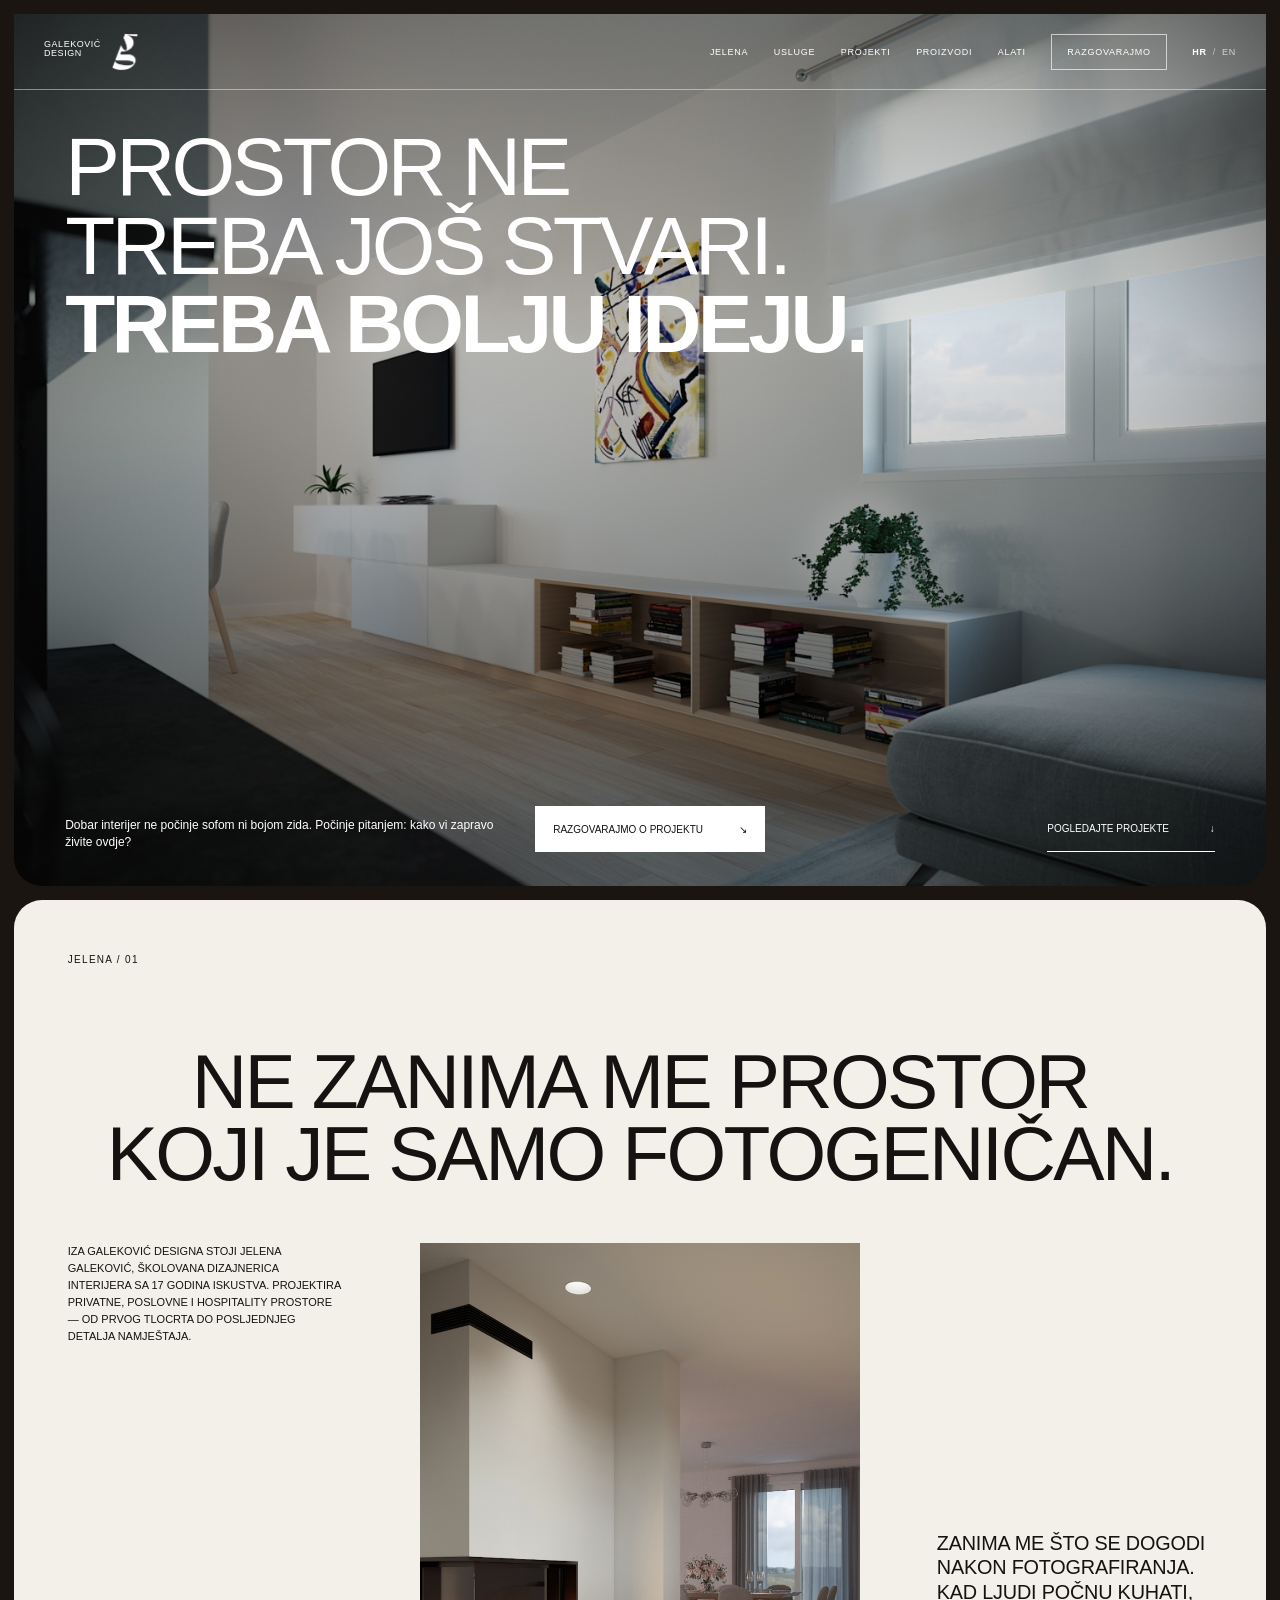
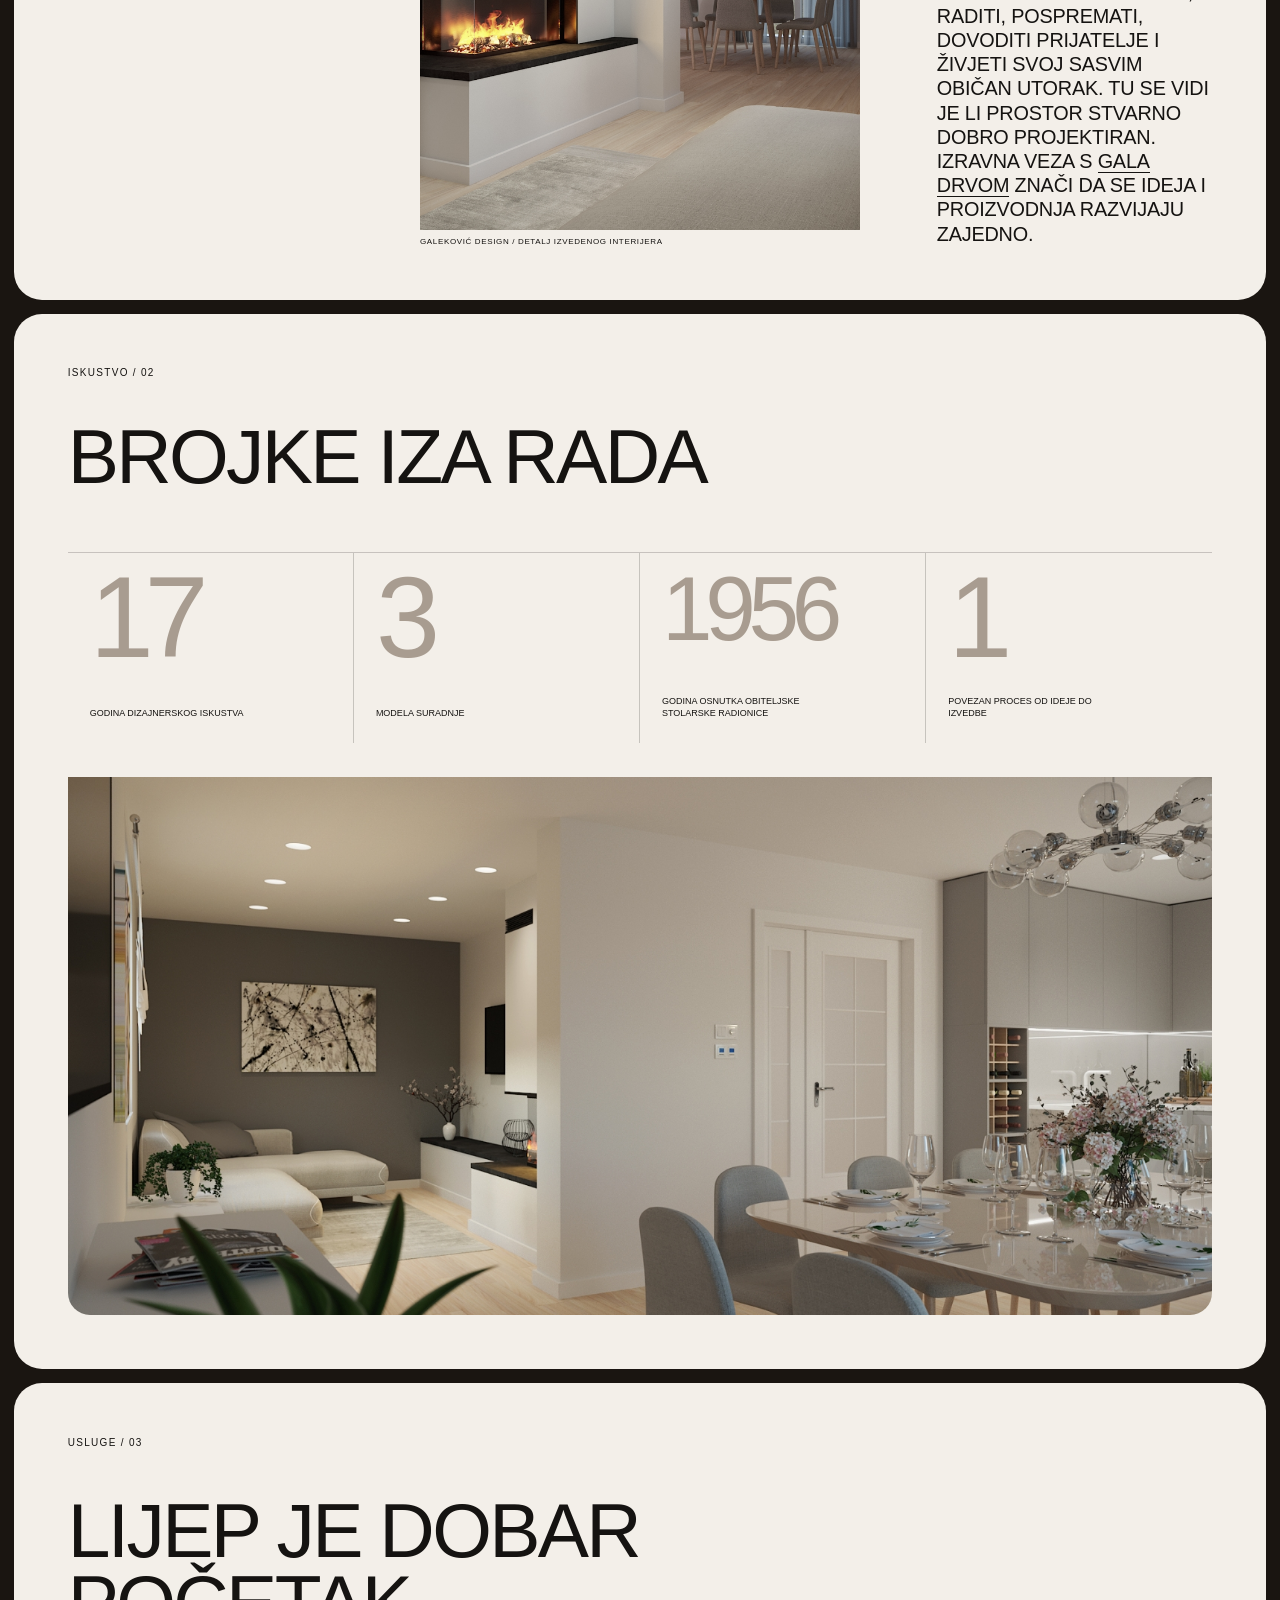
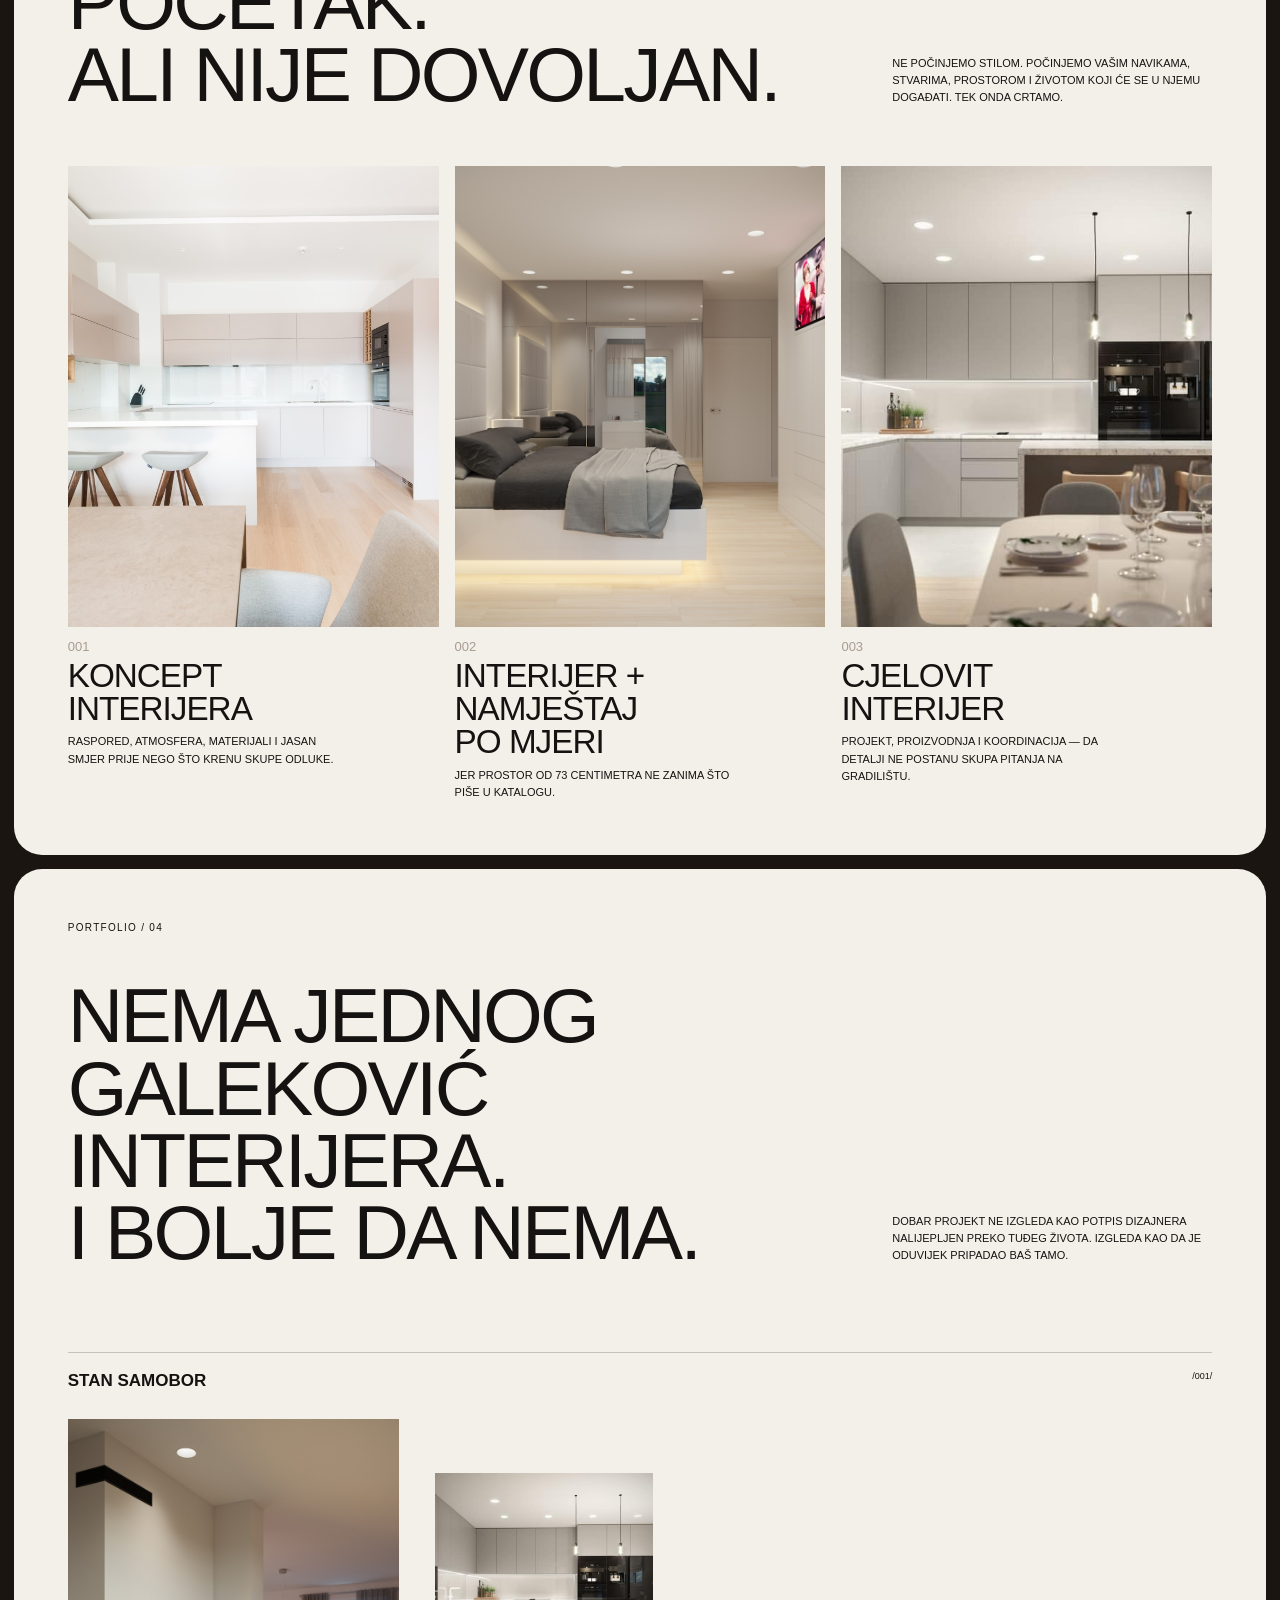
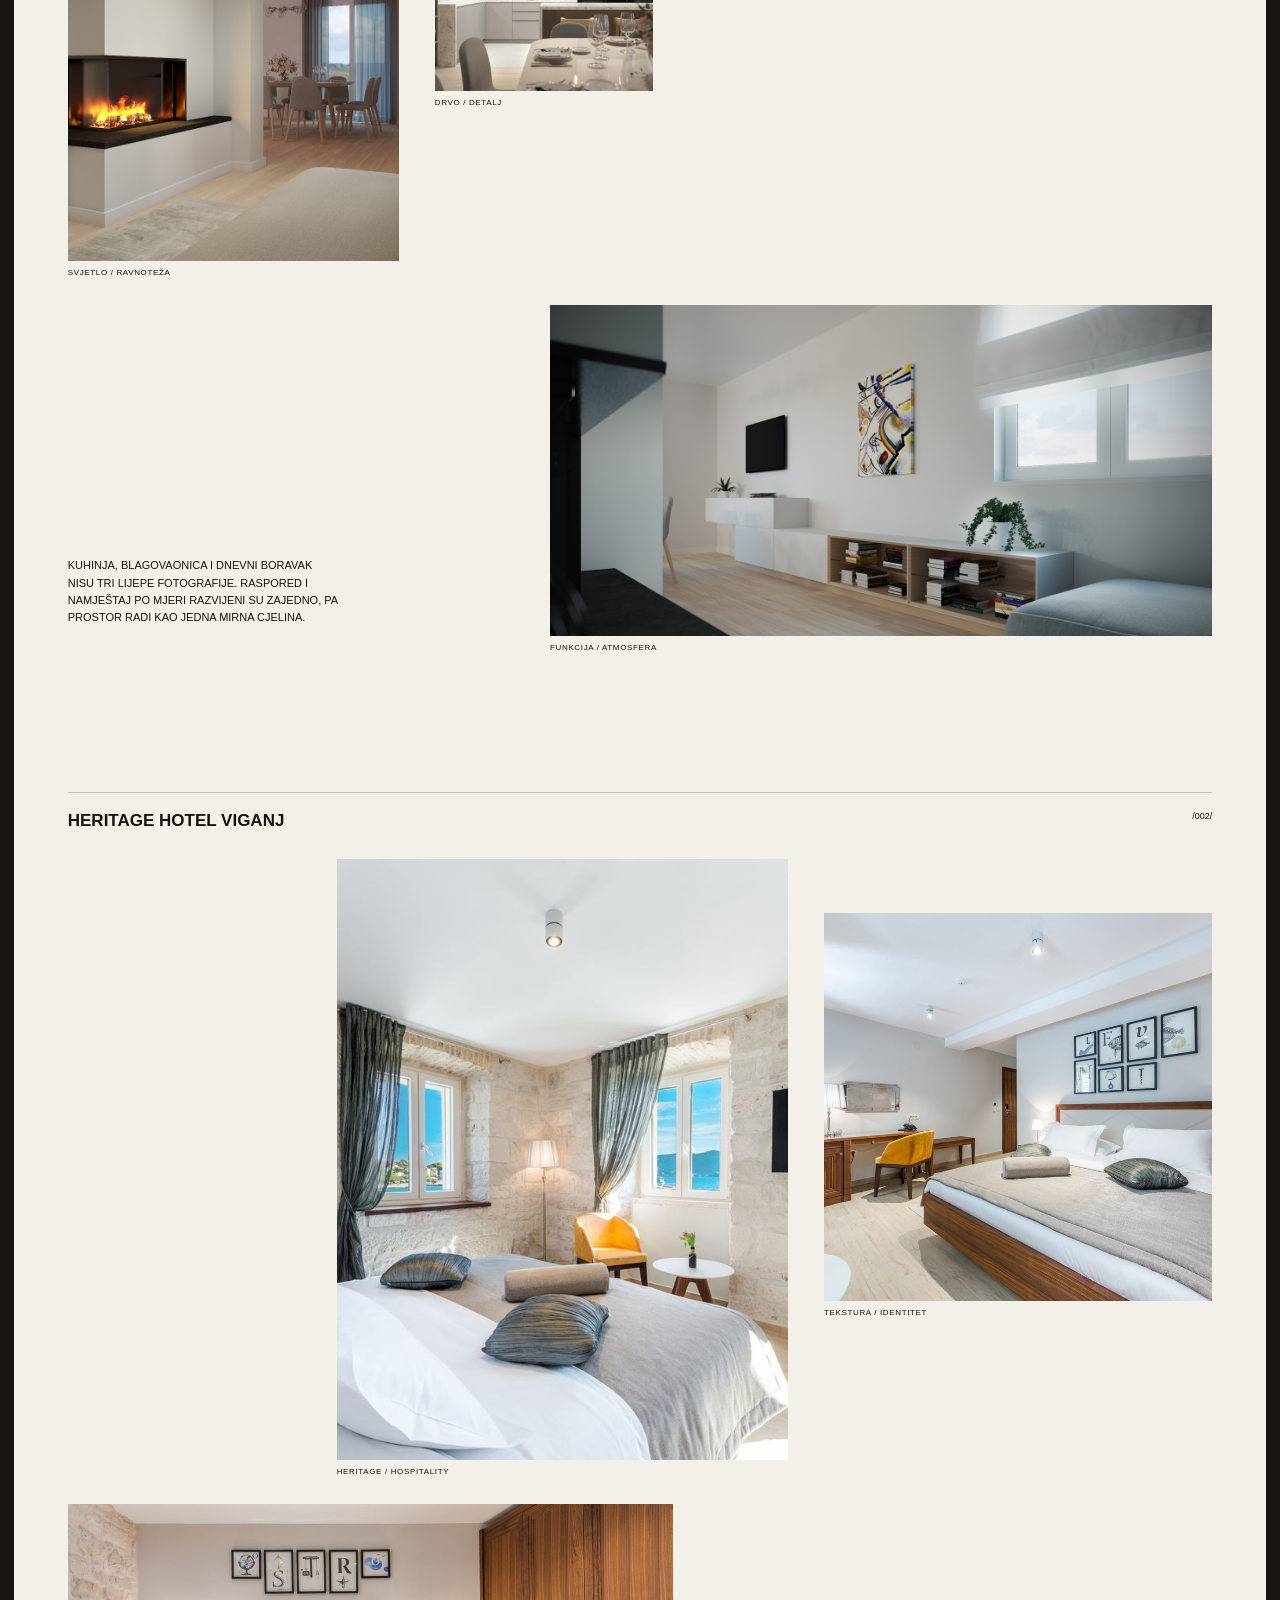
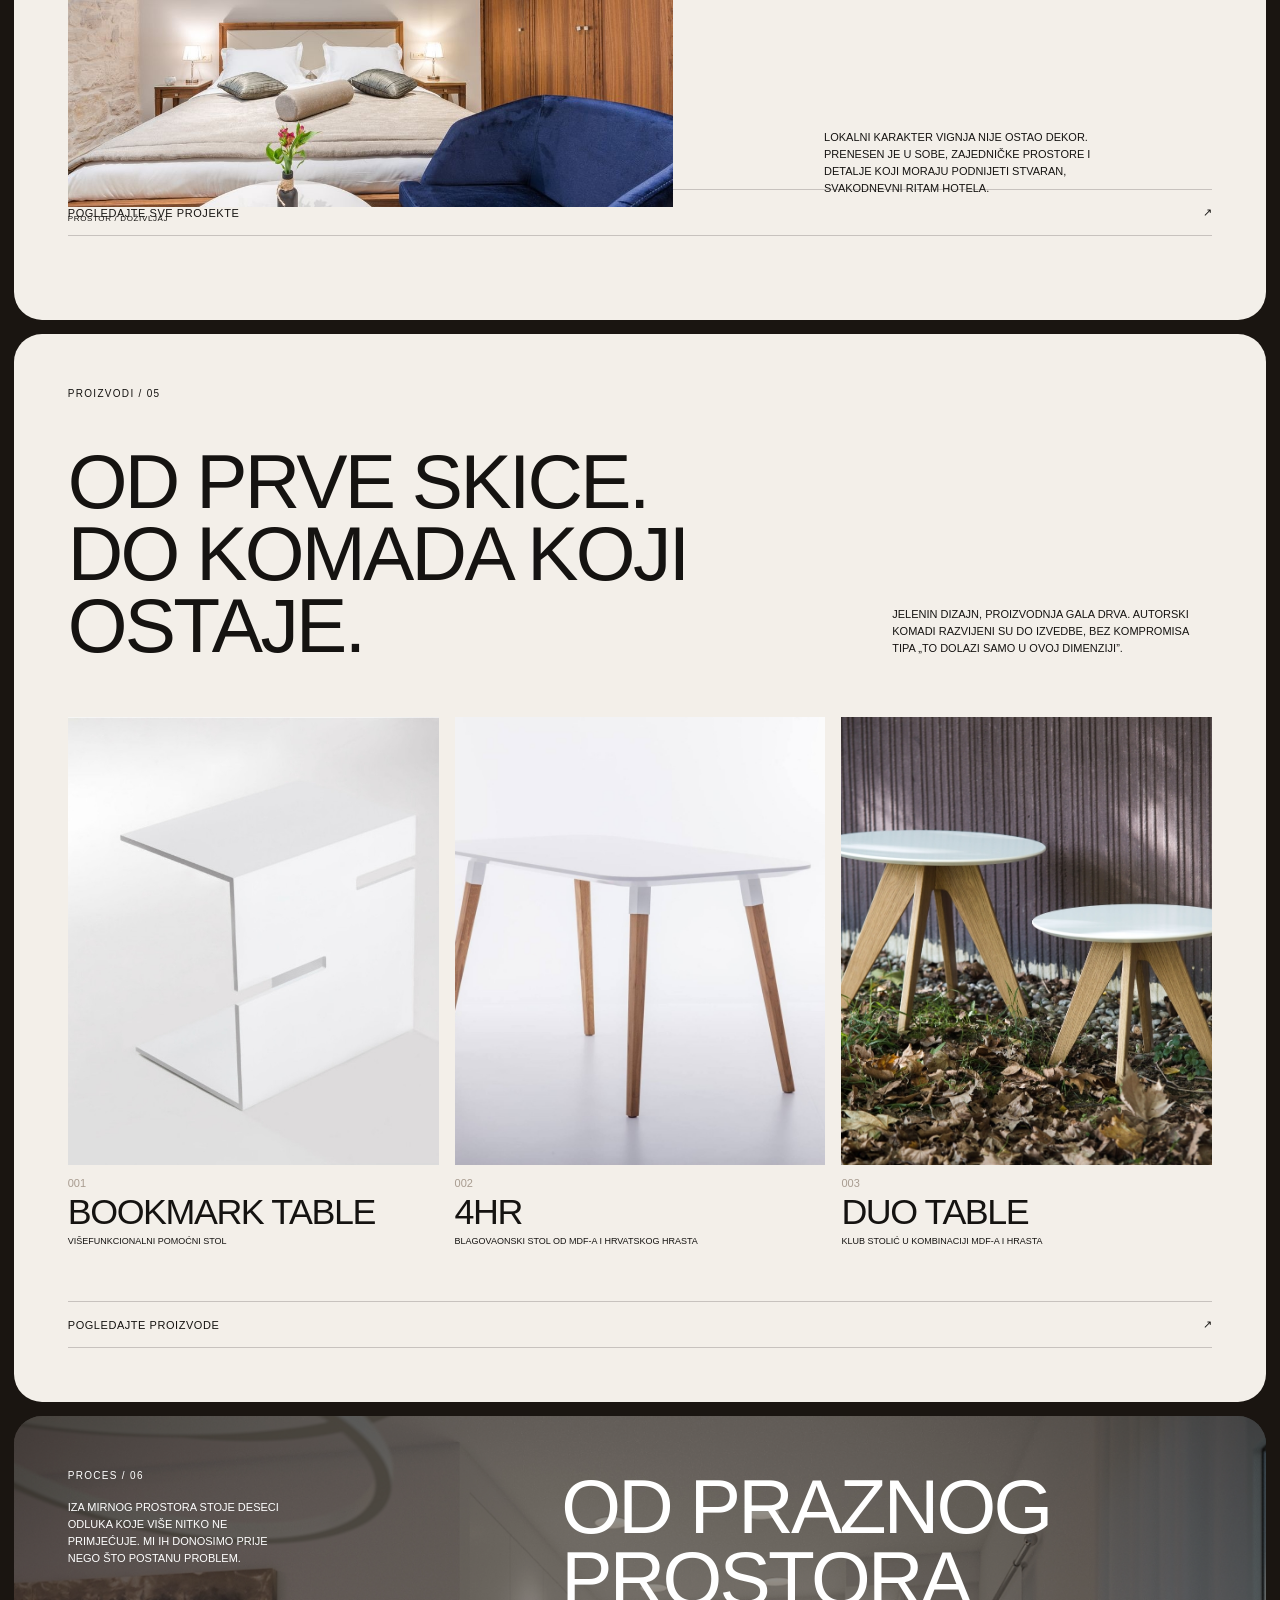
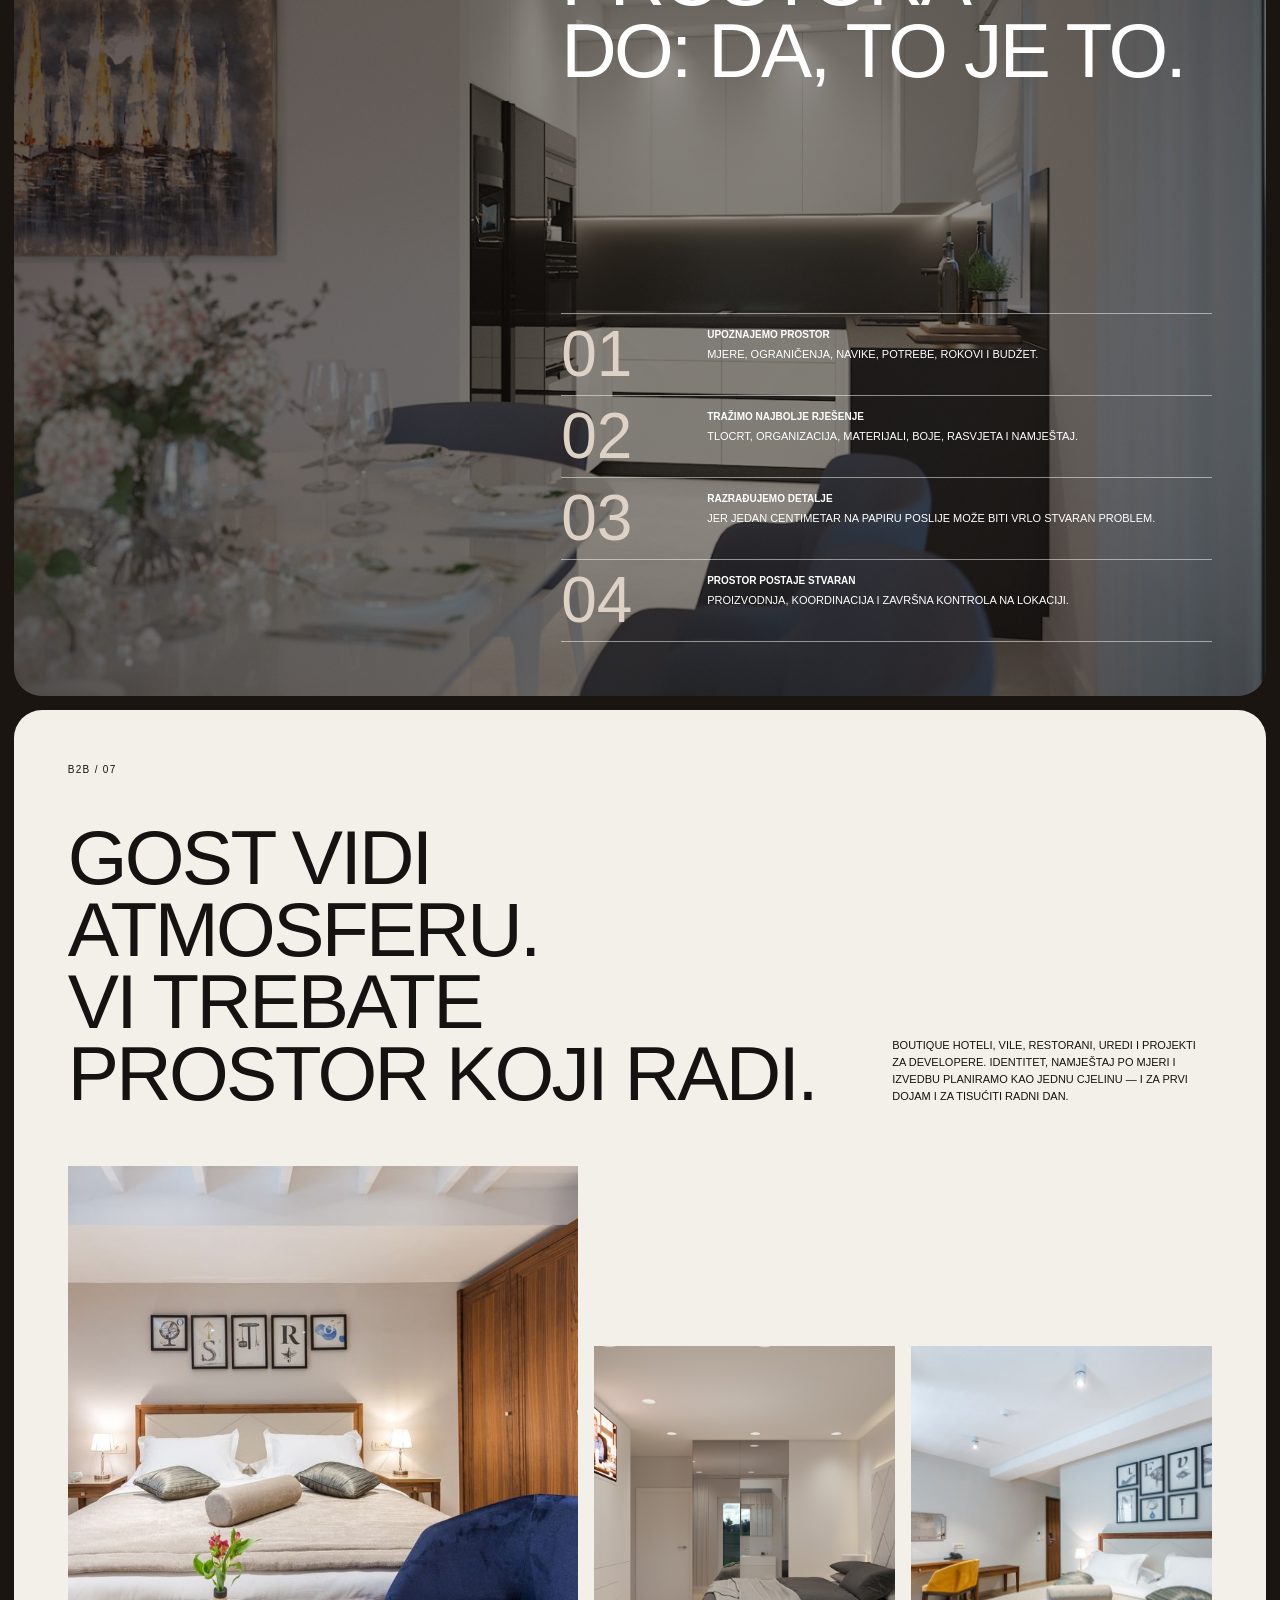
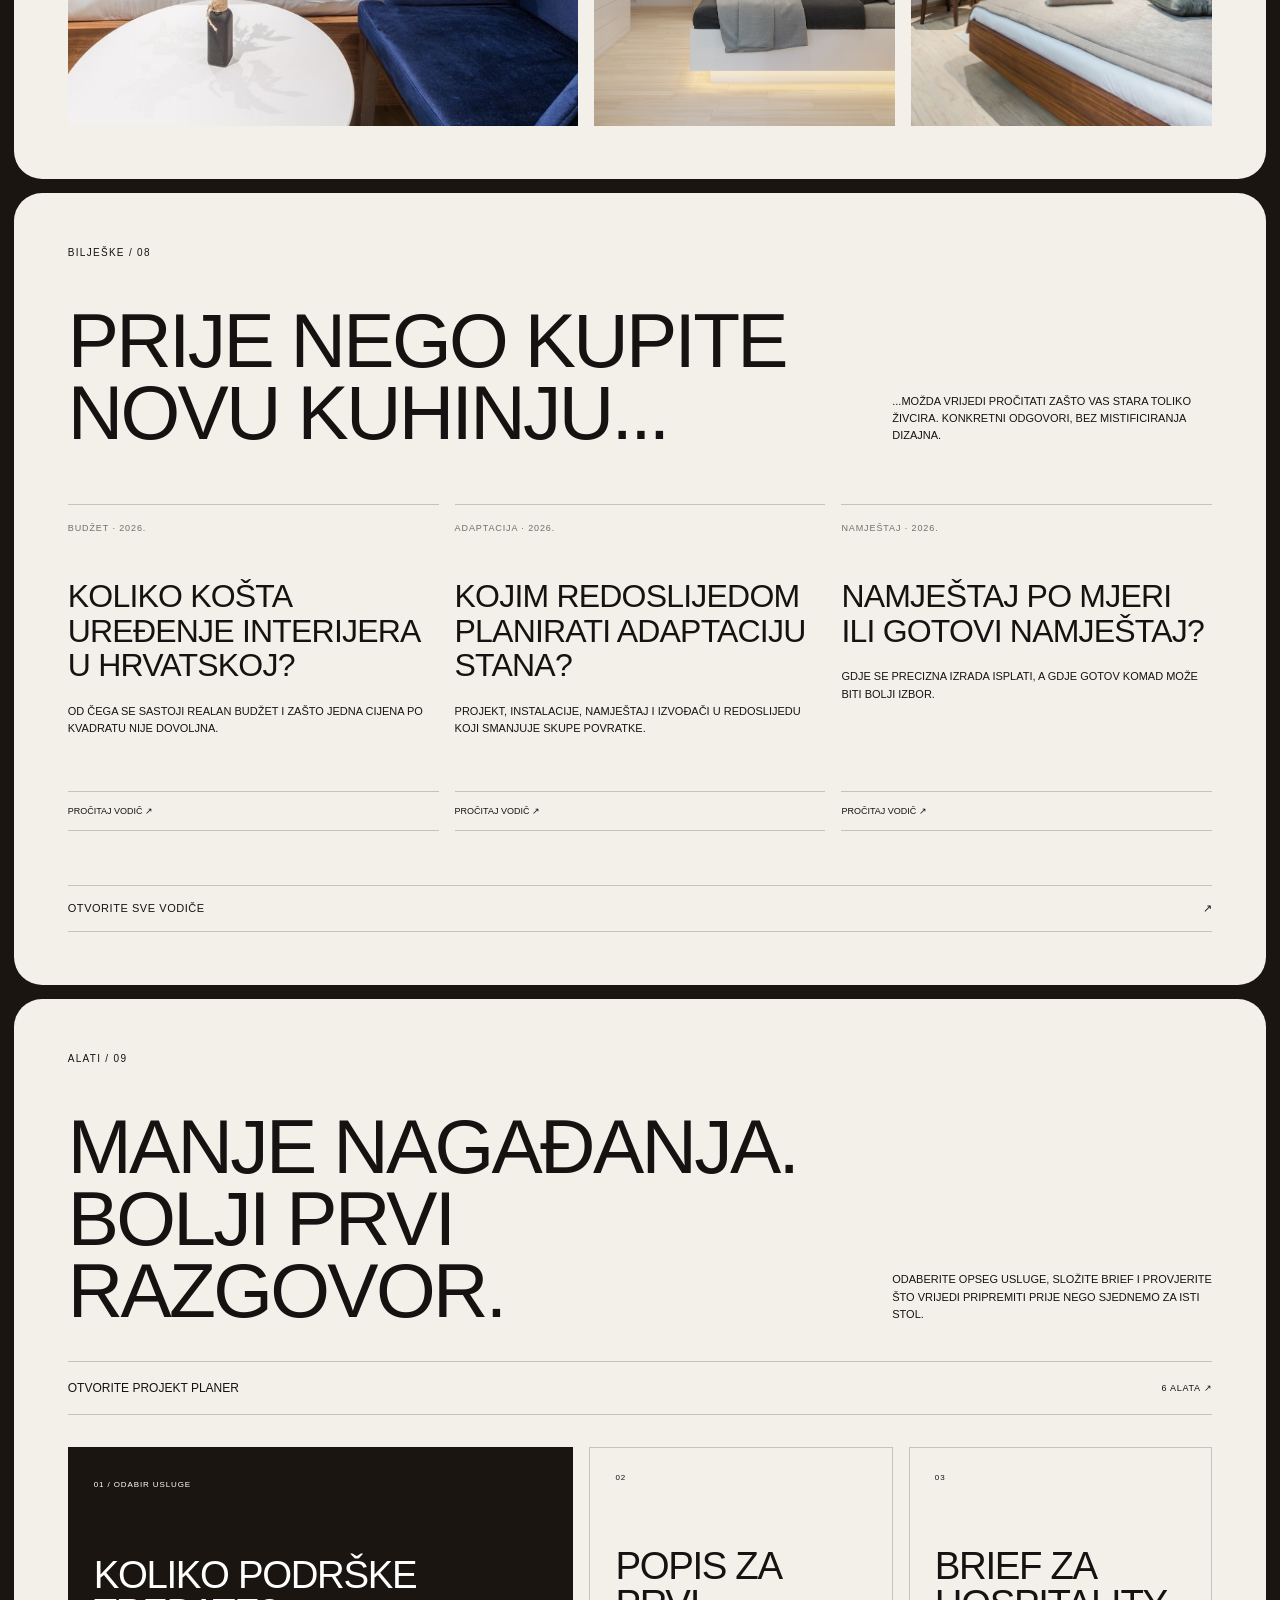
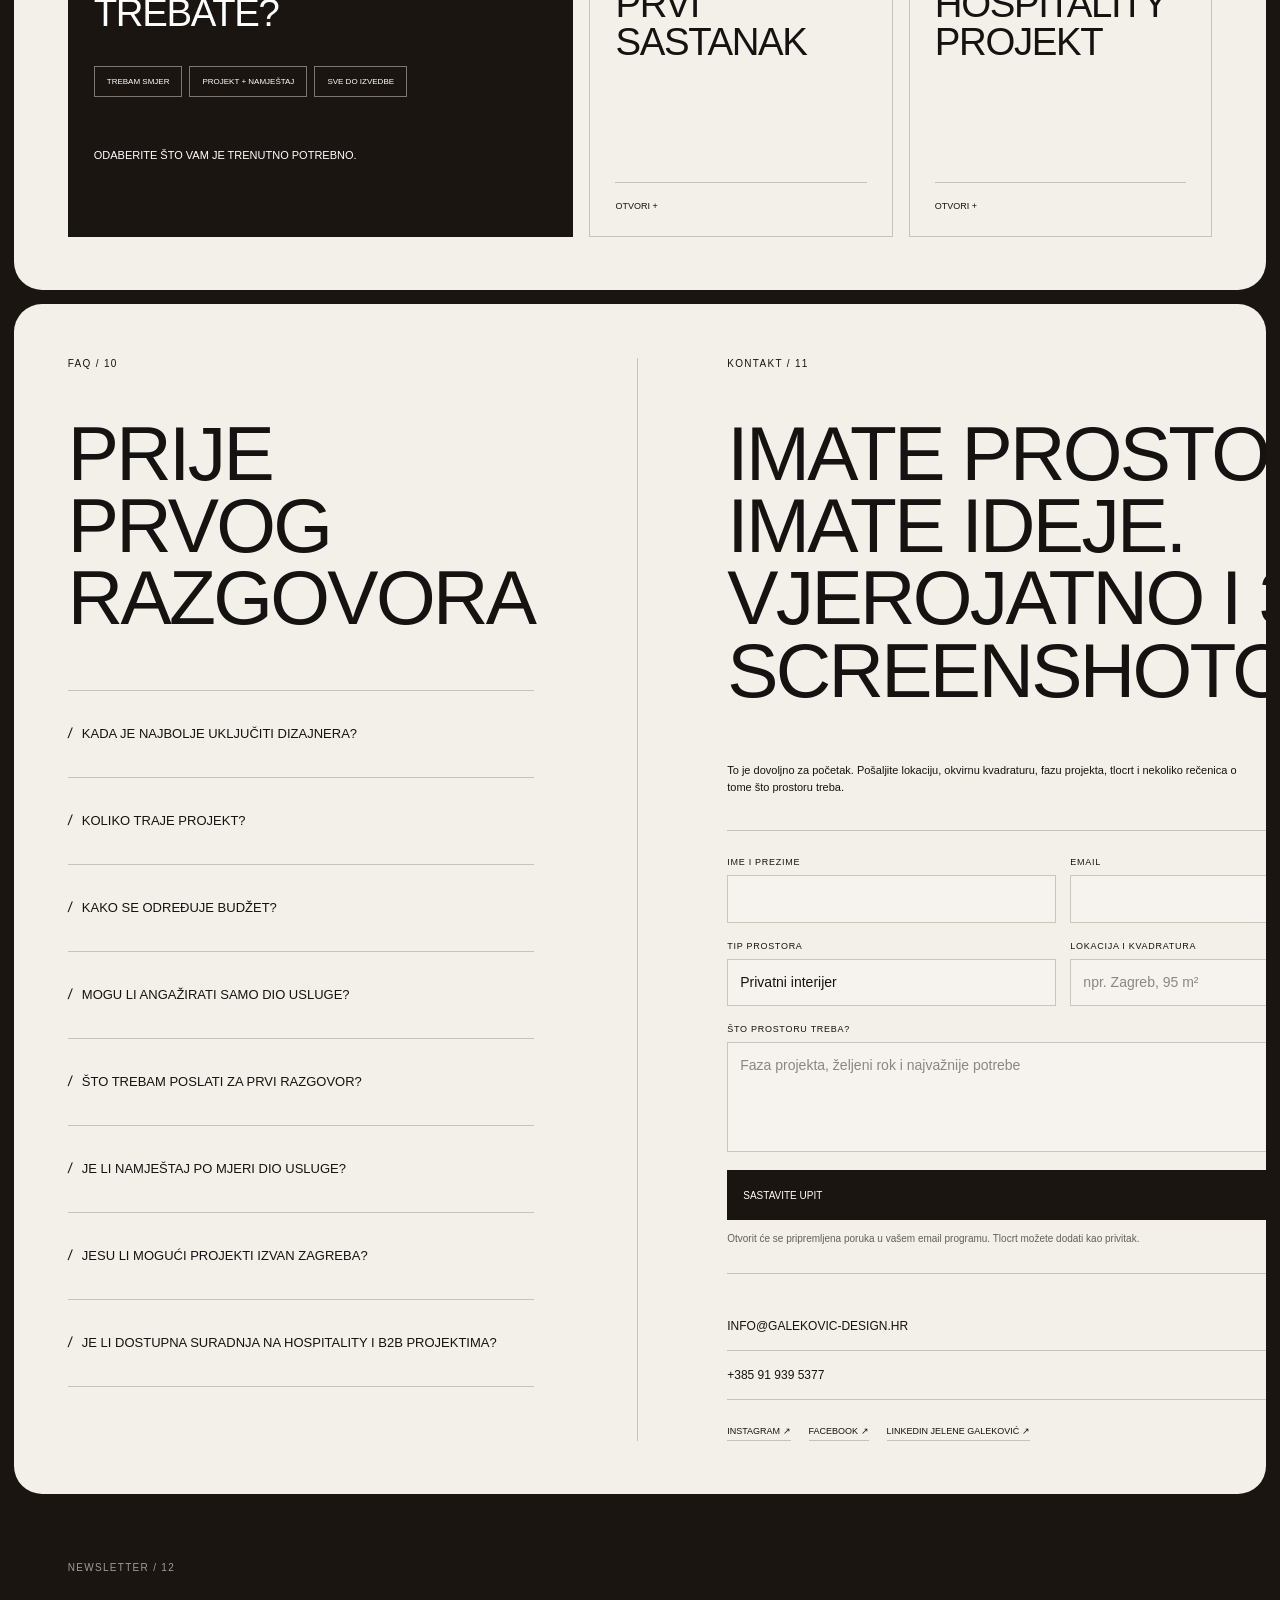
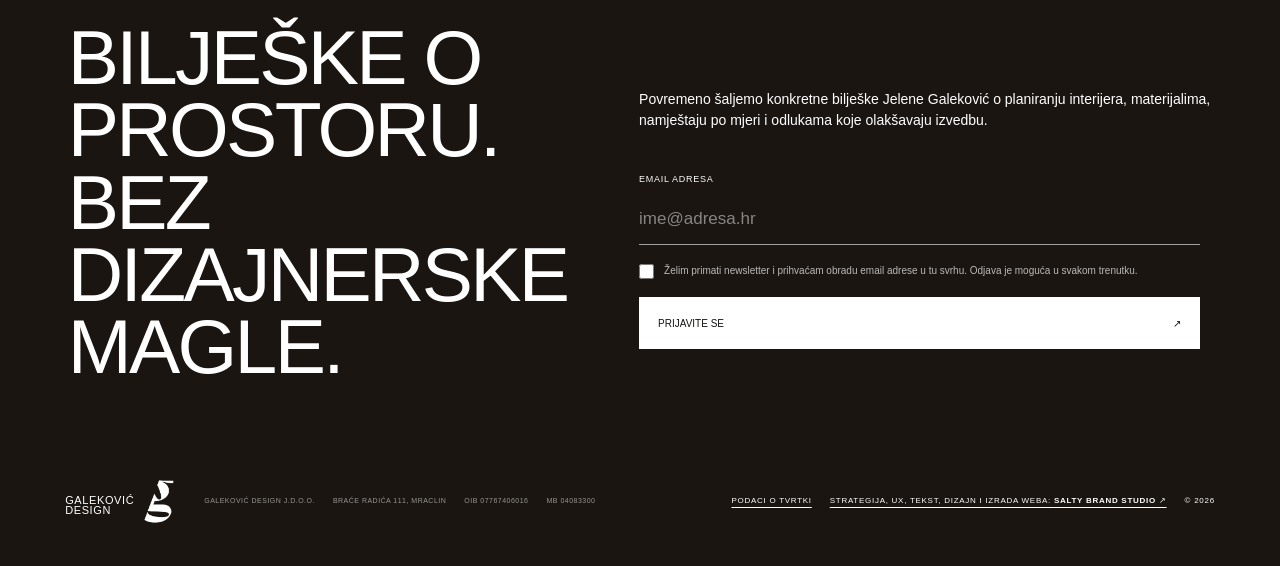
==== commit a8e8a257: "Refresh Croatian website copy" ====
--- a/index.html
+++ b/index.html
@@ -3,8 +3,8 @@
 <head>
   <meta charset="utf-8" />
   <meta name="viewport" content="width=device-width, initial-scale=1" />
-  <meta name="description" content="Galeković Design vodi Jelena Galeković, školovana dizajnerica interijera sa 17 godina iskustva. Projektiranje interijera, namještaj po mjeri i izvedba." />
-  <title>Galeković Design | Od ideje do izvedenog interijera</title>
+  <meta name="description" content="Galeković Design projektira interijere i namještaj po mjeri za ljude koji ne žele samo lijep prostor. Žele prostor koji radi." />
+  <title>Galeković Design | Prostor koji radi</title>
   <link rel="alternate" hreflang="hr" href="https://galekovic-design.hr/" />
   <link rel="alternate" hreflang="en" href="https://galekovic-design.hr/en/" />
   <link rel="alternate" hreflang="x-default" href="https://galekovic-design.hr/" />
@@ -25,7 +25,7 @@
         "address": {"@type":"PostalAddress","streetAddress":"Braće Radića 111","addressLocality":"Mraclin","addressCountry":"HR"},
         "sameAs": ["https://www.instagram.com/galekovicdesign/","https://www.facebook.com/galekovicdesign/?locale=hr_HR","https://www.linkedin.com/in/jelena-galeković-982378106/"],
         "areaServed": "Hrvatska",
-        "description": "Studio Jelene Galeković za projektiranje interijera, namještaj po mjeri i izvedbu stambenih, poslovnih i hospitality prostora.",
+        "description": "Studio Jelene Galeković za interijere i namještaj po mjeri koji jednako dobro izgledaju i funkcioniraju u stvarnom životu.",
         "founder": {
           "@type": "Person",
           "name": "Jelena Galeković",
@@ -57,14 +57,14 @@
       <a class="brand" href="#top" aria-label="Galeković Design, početna"><span><b>Galeković</b><em>Design</em></span><img src="assets/brand/galekovic-monogram-transparent.png" alt="" /></a>
       <button class="menu-button" type="button" aria-expanded="false" aria-controls="menu">Izbornik</button>
       <div class="menu" id="menu">
-        <a href="#studio">Jelena</a><a href="#usluge">Usluge</a><a href="projekti/">Projekti</a><a href="proizvodi/">Proizvodi</a><a href="alati/">Alati</a><a class="nav-cta" href="#kontakt">Pošaljite tlocrt</a><span class="language-switch"><b>HR</b><i>/</i><a href="en/">EN</a></span>
+        <a href="#studio">Jelena</a><a href="#usluge">Usluge</a><a href="projekti/">Projekti</a><a href="proizvodi/">Proizvodi</a><a href="alati/">Alati</a><a class="nav-cta" href="#kontakt">Razgovarajmo</a><span class="language-switch"><b>HR</b><i>/</i><a href="en/">EN</a></span>
       </div>
     </nav>
     <div class="hero-content">
-      <h1>Projekt se ne predaje proizvodnji.<br /><strong>Razvija se zajedno s njom.</strong></h1>
+      <h1>Prostor ne treba još stvari.<br /><strong>Treba bolju ideju.</strong></h1>
       <div class="hero-bottom">
-        <p>Izravna povezanost s proizvodnjom omogućuje da se materijali, konstrukcija i detalji usklade već tijekom projektiranja.</p>
-        <a class="primary-link" href="#kontakt">Pošaljite tlocrt <span>↘</span></a>
+        <p>Dobar interijer ne počinje sofom ni bojom zida. Počinje pitanjem: kako vi zapravo živite ovdje?</p>
+        <a class="primary-link" href="#kontakt">Razgovarajmo o projektu <span>↘</span></a>
         <a class="underline-link" href="#projekti">Pogledajte projekte <span>↓</span></a>
       </div>
     </div>
@@ -73,14 +73,14 @@
   <main id="sadrzaj">
     <section class="panel intro-panel reveal" id="studio">
       <div class="panel-kicker">Jelena / 01</div>
-      <h2>Iza svakog projekta<br />stoji Jelena Galeković.</h2>
+      <h2>Ne zanima me prostor<br />koji je samo fotogeničan.</h2>
       <div class="intro-grid">
-        <p class="small-copy">Iza ideja, rada i iskustva Galeković Designa stoji Jelena Galeković. Školovana je dizajnerica interijera koja već 17 godina oblikuje privatne, poslovne i hospitality prostore, od prvog tlocrta do detalja namještaja.</p>
+        <p class="small-copy">Iza Galeković Designa stoji Jelena Galeković, školovana dizajnerica interijera sa 17 godina iskustva. Projektira privatne, poslovne i hospitality prostore — od prvog tlocrta do posljednjeg detalja namještaja.</p>
         <figure class="portrait-substitute">
           <img src="assets/projects/samobor-03.jpg" alt="Detalj namještaja po mjeri u izvedenom interijeru" />
           <figcaption>Galeković Design / detalj izvedenog interijera</figcaption>
         </figure>
-        <p class="statement">Projekt se ne predaje proizvodnji. Razvija se zajedno s njom. Izravna povezanost s proizvodnjom omogućuje da se materijali, konstrukcija i detalji usklade već tijekom projektiranja. <a class="text-link" href="https://www.galadrvo.hr/" target="_blank" rel="noopener">Gala drvo</a> / <a class="text-link" href="https://www.galadrvo.hr/usluge.html" target="_blank" rel="noopener">proizvodnja i usluge</a>.</p>
+        <p class="statement">Zanima me što se dogodi nakon fotografiranja. Kad ljudi počnu kuhati, raditi, pospremati, dovoditi prijatelje i živjeti svoj sasvim običan utorak. Tu se vidi je li prostor stvarno dobro projektiran. Izravna veza s <a class="text-link" href="https://www.galadrvo.hr/" target="_blank" rel="noopener">Gala drvom</a> znači da se ideja i proizvodnja razvijaju zajedno.</p>
       </div>
     </section>
 
@@ -98,33 +98,33 @@
 
     <section class="panel services reveal" id="usluge">
       <div class="section-head">
-        <div><div class="panel-kicker">Usluge / 03</div><h2>Tri razine<br />suradnje</h2></div>
-        <p>Opseg se bira prema tome treba li projektu koncept, detaljna razrada namještaja ili vođenje do završene izvedbe.</p>
+        <div><div class="panel-kicker">Usluge / 03</div><h2>Lijep je dobar početak.<br />Ali nije dovoljan.</h2></div>
+        <p>Ne počinjemo stilom. Počinjemo vašim navikama, stvarima, prostorom i životom koji će se u njemu događati. Tek onda crtamo.</p>
       </div>
       <div class="service-grid">
-        <article><img src="assets/projects/buzanova-01.jpg" alt="Koncept interijera stana Bužanova" /><b>001</b><h3>Koncept<br />interijera</h3><p>Tlocrtno rješenje, smjer uređenja, paleta materijala i ključni prikazi.</p></article>
-        <article><img src="assets/projects/bralo-01.jpg" alt="Projekt interijera Ville Bralo" /><b>002</b><h3>Interijer + namještaj<br />po mjeri</h3><p>Projekt interijera s tehnički razrađenim namještajem po mjeri.</p></article>
-        <article><img src="assets/projects/samobor-01.jpg" alt="Kompletno izveden interijer" /><b>003</b><h3>Cjelovit<br />interijer</h3><p>Projekt, proizvodnja, koordinacija izvođača i završna kontrola.</p></article>
+        <article><img src="assets/projects/buzanova-01.jpg" alt="Koncept interijera stana Bužanova" /><b>001</b><h3>Koncept<br />interijera</h3><p>Raspored, atmosfera, materijali i jasan smjer prije nego što krenu skupe odluke.</p></article>
+        <article><img src="assets/projects/bralo-01.jpg" alt="Projekt interijera Ville Bralo" /><b>002</b><h3>Interijer + namještaj<br />po mjeri</h3><p>Jer prostor od 73 centimetra ne zanima što piše u katalogu.</p></article>
+        <article><img src="assets/projects/samobor-01.jpg" alt="Kompletno izveden interijer" /><b>003</b><h3>Cjelovit<br />interijer</h3><p>Projekt, proizvodnja i koordinacija — da detalji ne postanu skupa pitanja na gradilištu.</p></article>
       </div>
     </section>
 
     <section class="panel portfolio reveal" id="projekti">
       <div class="section-head portfolio-head">
-        <div><div class="panel-kicker">Portfolio / 04</div><h2>Odabrani<br />projekti</h2></div>
-        <p>Fotografije prikazuju izvedene prostore i detalje razvijene posebno za svaki projekt.</p>
+        <div><div class="panel-kicker">Portfolio / 04</div><h2>Nema jednog Galeković interijera.<br />I bolje da nema.</h2></div>
+        <p>Dobar projekt ne izgleda kao potpis dizajnera nalijepljen preko tuđeg života. Izgleda kao da je oduvijek pripadao baš tamo.</p>
       </div>
       <article class="project-board">
         <header><h3>Stan Samobor</h3><span>/001/</span></header>
         <figure class="project-a"><img src="assets/projects/samobor-03.jpg" alt="Dnevni prostor stana Samobor" /><figcaption>svjetlo / ravnoteža</figcaption></figure>
         <figure class="project-b"><img src="assets/projects/samobor-01.jpg" alt="Kuhinja po mjeri u stanu Samobor" /><figcaption>drvo / detalj</figcaption></figure>
-        <p class="project-copy">Raspored prostora i namještaj po mjeri nastali su zajedno. Zato kuhinja, blagovaonica i dnevni boravak djeluju kao jedna mirna cjelina.</p>
+        <p class="project-copy">Kuhinja, blagovaonica i dnevni boravak nisu tri lijepe fotografije. Raspored i namještaj po mjeri razvijeni su zajedno, pa prostor radi kao jedna mirna cjelina.</p>
         <figure class="project-c"><img src="assets/projects/samobor-02.jpg" alt="Blagovaonica stana Samobor" /><figcaption>funkcija / atmosfera</figcaption></figure>
       </article>
       <article class="project-board second">
         <header><h3>Heritage Hotel Viganj</h3><span>/002/</span></header>
         <figure class="project-a"><img src="assets/projects/viganj-01.jpg" alt="Soba hotela Viganj" /><figcaption>heritage / hospitality</figcaption></figure>
         <figure class="project-b"><img src="assets/projects/viganj-02.jpg" alt="Detalj hotela Viganj" /><figcaption>tekstura / identitet</figcaption></figure>
-        <p class="project-copy">Lokalni karakter Vignja prenesen je u sobe, zajedničke prostore i detalje koji podnose svakodnevni ritam hotela.</p>
+        <p class="project-copy">Lokalni karakter Vignja nije ostao dekor. Prenesen je u sobe, zajedničke prostore i detalje koji moraju podnijeti stvaran, svakodnevni ritam hotela.</p>
         <figure class="project-c"><img src="assets/projects/viganj-03.jpg" alt="Interijer Heritage Hotela Viganj" /><figcaption>prostor / doživljaj</figcaption></figure>
       </article>
       <a class="section-link" href="projekti/">Pogledajte sve projekte <span>↗</span></a>
@@ -132,8 +132,8 @@
 
     <section class="panel product-preview reveal" id="proizvodi">
       <div class="section-head">
-        <div><div class="panel-kicker">Proizvodi / 05</div><h2>Jelenin dizajn.<br />Proizvodnja Gala drva.</h2></div>
-        <p>Autorski komadi razvijeni su od prve skice do izvedbe. Trenutačna dostupnost, završna obrada i cijena provjeravaju se prije narudžbe.</p>
+        <div><div class="panel-kicker">Proizvodi / 05</div><h2>Od prve skice.<br />Do komada koji ostaje.</h2></div>
+        <p>Jelenin dizajn, proizvodnja Gala drva. Autorski komadi razvijeni su do izvedbe, bez kompromisa tipa „to dolazi samo u ovoj dimenziji”.</p>
       </div>
       <div class="product-preview-grid">
         <a href="proizvodi/#bookmark-table"><img src="assets/products/bookmark-table.jpg" alt="Bookmark Table, dizajn Jelene Galeković" /><span>001</span><h3>Bookmark Table</h3><p>Višefunkcionalni pomoćni stol</p></a>
@@ -147,29 +147,29 @@
       <img src="assets/projects/bralo-03.jpg" alt="Izvedeni interijer Ville Bralo" />
       <div class="process-overlay"></div>
       <div class="process-content">
-        <div class="process-intro"><div class="panel-kicker">Proces / 05</div><p>Četiri jasne faze, od pregleda tlocrta do završne kontrole na lokaciji.</p></div>
-        <h2>Od koncepta<br />do izvedbe</h2>
+        <div class="process-intro"><div class="panel-kicker">Proces / 06</div><p>Iza mirnog prostora stoje deseci odluka koje više nitko ne primjećuje. Mi ih donosimo prije nego što postanu problem.</p></div>
+        <h2>Od praznog prostora<br />do: da, to je to.</h2>
         <ol>
-          <li><span>01</span><div><b>Uvid u prostor</b><p>Tlocrt, potrebe, navike, rokovi i budžet.</p></div></li>
-          <li><span>02</span><div><b>Razrada koncepta</b><p>Organizacija prostora, atmosfera, materijali i vizualni smjer.</p></div></li>
-          <li><span>03</span><div><b>Tehnička razrada</b><p>Nacrti, detalji i namještaj po mjeri.</p></div></li>
-          <li><span>04</span><div><b>Izvedba</b><p>Proizvodnja, koordinacija i kontrola završnih radova.</p></div></li>
+          <li><span>01</span><div><b>Upoznajemo prostor</b><p>Mjere, ograničenja, navike, potrebe, rokovi i budžet.</p></div></li>
+          <li><span>02</span><div><b>Tražimo najbolje rješenje</b><p>Tlocrt, organizacija, materijali, boje, rasvjeta i namještaj.</p></div></li>
+          <li><span>03</span><div><b>Razrađujemo detalje</b><p>Jer jedan centimetar na papiru poslije može biti vrlo stvaran problem.</p></div></li>
+          <li><span>04</span><div><b>Prostor postaje stvaran</b><p>Proizvodnja, koordinacija i završna kontrola na lokaciji.</p></div></li>
         </ol>
       </div>
     </section>
 
     <section class="panel b2b reveal">
       <div class="section-head">
-        <div><div class="panel-kicker">B2B / 06</div><h2>Prostor prilagođen<br />poslu</h2></div>
-        <p>Dizajn i opremanje boutique hotela, vila, restorana, ureda i projekata za developere. Identitet prostora, namještaj po mjeri i izvedba planiraju se kao jedna cjelina.</p>
+        <div><div class="panel-kicker">B2B / 07</div><h2>Gost vidi atmosferu.<br />Vi trebate prostor koji radi.</h2></div>
+        <p>Boutique hoteli, vile, restorani, uredi i projekti za developere. Identitet, namještaj po mjeri i izvedbu planiramo kao jednu cjelinu — i za prvi dojam i za tisućiti radni dan.</p>
       </div>
       <div class="b2b-gallery"><img src="assets/projects/viganj-03.jpg" alt="Hospitality interijer" /><img src="assets/projects/bralo-02.jpg" alt="Privatna vila" /><img src="assets/projects/viganj-02.jpg" alt="Detalj hospitality interijera" /></div>
     </section>
 
     <section class="panel journal reveal" id="savjeti">
       <div class="section-head">
-        <div><div class="panel-kicker">Vodič / 07</div><h2>Korisno prije<br />uređenja</h2></div>
-        <p>Kratki, praktični odgovori na pitanja koja se najčešće pojave prije uređenja.</p>
+        <div><div class="panel-kicker">Bilješke / 08</div><h2>Prije nego kupite<br />novu kuhinju...</h2></div>
+        <p>...možda vrijedi pročitati zašto vas stara toliko živcira. Konkretni odgovori, bez mistificiranja dizajna.</p>
       </div>
       <div class="journal-grid">
         <a class="article-card article-card-link" href="savjeti/koliko-kosta-uredenje-interijera-2026/"><span>Budžet · 2026.</span><h3>Koliko košta uređenje interijera u Hrvatskoj?</h3><p>Od čega se sastoji realan budžet i zašto jedna cijena po kvadratu nije dovoljna.</p><b>Pročitaj vodič ↗</b></a>
@@ -181,8 +181,8 @@
 
     <section class="panel tools reveal" id="alati">
       <div class="section-head">
-        <div><div class="panel-kicker">Alati / 08</div><h2>Pripremite projekt<br />prije upita</h2></div>
-        <p>Interaktivni planer pomaže odabrati uslugu, pripremiti brief, okvirno rasporediti budžet i definirati namještaj po mjeri.</p>
+        <div><div class="panel-kicker">Alati / 09</div><h2>Manje nagađanja.<br />Bolji prvi razgovor.</h2></div>
+        <p>Odaberite opseg usluge, složite brief i provjerite što vrijedi pripremiti prije nego sjednemo za isti stol.</p>
       </div>
       <a class="tools-launch" href="alati/"><span>Otvorite projekt planer</span><b>6 alata ↗</b></a>
       <div class="tools-grid">
@@ -198,7 +198,7 @@
 
     <section class="panel faq-contact reveal" id="kontakt">
       <div class="faq">
-        <div class="panel-kicker">FAQ / 09</div><h2>Prije prvog<br />razgovora</h2>
+        <div class="panel-kicker">FAQ / 10</div><h2>Prije prvog<br />razgovora</h2>
         <details><summary>Kada je najbolje uključiti dizajnera?</summary><p>Prije konačnih odluka o instalacijama, rasvjeti, podovima i stolariji. Rani početak ostavlja više prostora za kvalitetan raspored i smanjuje skupe naknadne promjene.</p></details>
         <details><summary>Koliko traje projekt?</summary><p>Trajanje ovisi o kvadraturi, stanju prostora, opsegu usluge i količini namještaja po mjeri. Realan raspored faza određuje se nakon pregleda tlocrta i projektnog zadatka.</p></details>
         <details><summary>Kako se određuje budžet?</summary><p>U procjenu ulaze radovi, oprema, rasvjeta, namještaj, dostava, montaža i rezerva. Jedna univerzalna cijena po kvadratu nije pouzdana jer svaki prostor ima drukčiji opseg.</p></details>
@@ -209,9 +209,9 @@
         <details><summary>Je li dostupna suradnja na hospitality i B2B projektima?</summary><p>Da. Usluga je dostupna za boutique hotele, vile, restorane, urede i projekte za developere.</p></details>
       </div>
       <div class="contact-block">
-        <div class="panel-kicker">Kontakt / 10</div>
-        <h2>Imate prostor?<br />Pošaljite tlocrt.</h2>
-        <p>Za početnu procjenu dovoljni su lokacija, okvirna kvadratura, faza projekta, tlocrt i kratak opis potreba.</p>
+        <div class="panel-kicker">Kontakt / 11</div>
+        <h2>Imate prostor. Imate ideje.<br />Vjerojatno i 37 screenshotova.</h2>
+        <p>To je dovoljno za početak. Pošaljite lokaciju, okvirnu kvadraturu, fazu projekta, tlocrt i nekoliko rečenica o tome što prostoru treba.</p>
         <form class="inquiry-form" data-language="hr">
           <div class="form-row"><label>Ime i prezime<input name="name" autocomplete="name" required /></label><label>Email<input name="email" type="email" autocomplete="email" required /></label></div>
           <div class="form-row"><label>Tip prostora<select name="type"><option>Privatni interijer</option><option>Hospitality ili B2B</option><option>Još nije odlučeno</option></select></label><label>Lokacija i kvadratura<input name="location" placeholder="npr. Zagreb, 95 m²" /></label></div>
@@ -225,7 +225,7 @@
       </div>
     </section>
     <section class="panel newsletter-panel reveal" aria-labelledby="newsletter-title">
-      <div class="newsletter-intro"><div class="panel-kicker">Newsletter / 11</div><h2 id="newsletter-title">Bilješke o prostoru.<br />Bez viška.</h2></div>
+      <div class="newsletter-intro"><div class="panel-kicker">Newsletter / 12</div><h2 id="newsletter-title">Bilješke o prostoru.<br />Bez dizajnerske magle.</h2></div>
       <div class="newsletter-content">
         <p>Povremeno šaljemo konkretne bilješke Jelene Galeković o planiranju interijera, materijalima, namještaju po mjeri i odlukama koje olakšavaju izvedbu.</p>
         <form class="newsletter-form" data-language="hr">
@@ -239,7 +239,7 @@
     </section>
   </main>
 
-  <a class="mobile-contact" href="#kontakt">Pošaljite tlocrt <span>↘</span></a>
+  <a class="mobile-contact" href="#kontakt">Razgovarajmo o projektu <span>↘</span></a>
 
   <footer>
     <a class="footer-brand" href="#top" aria-label="Galeković Design, povratak na vrh"><span class="footer-wordmark"><b>Galeković</b><em>Design</em></span><img src="assets/brand/galekovic-monogram-transparent.png" alt="" /></a>
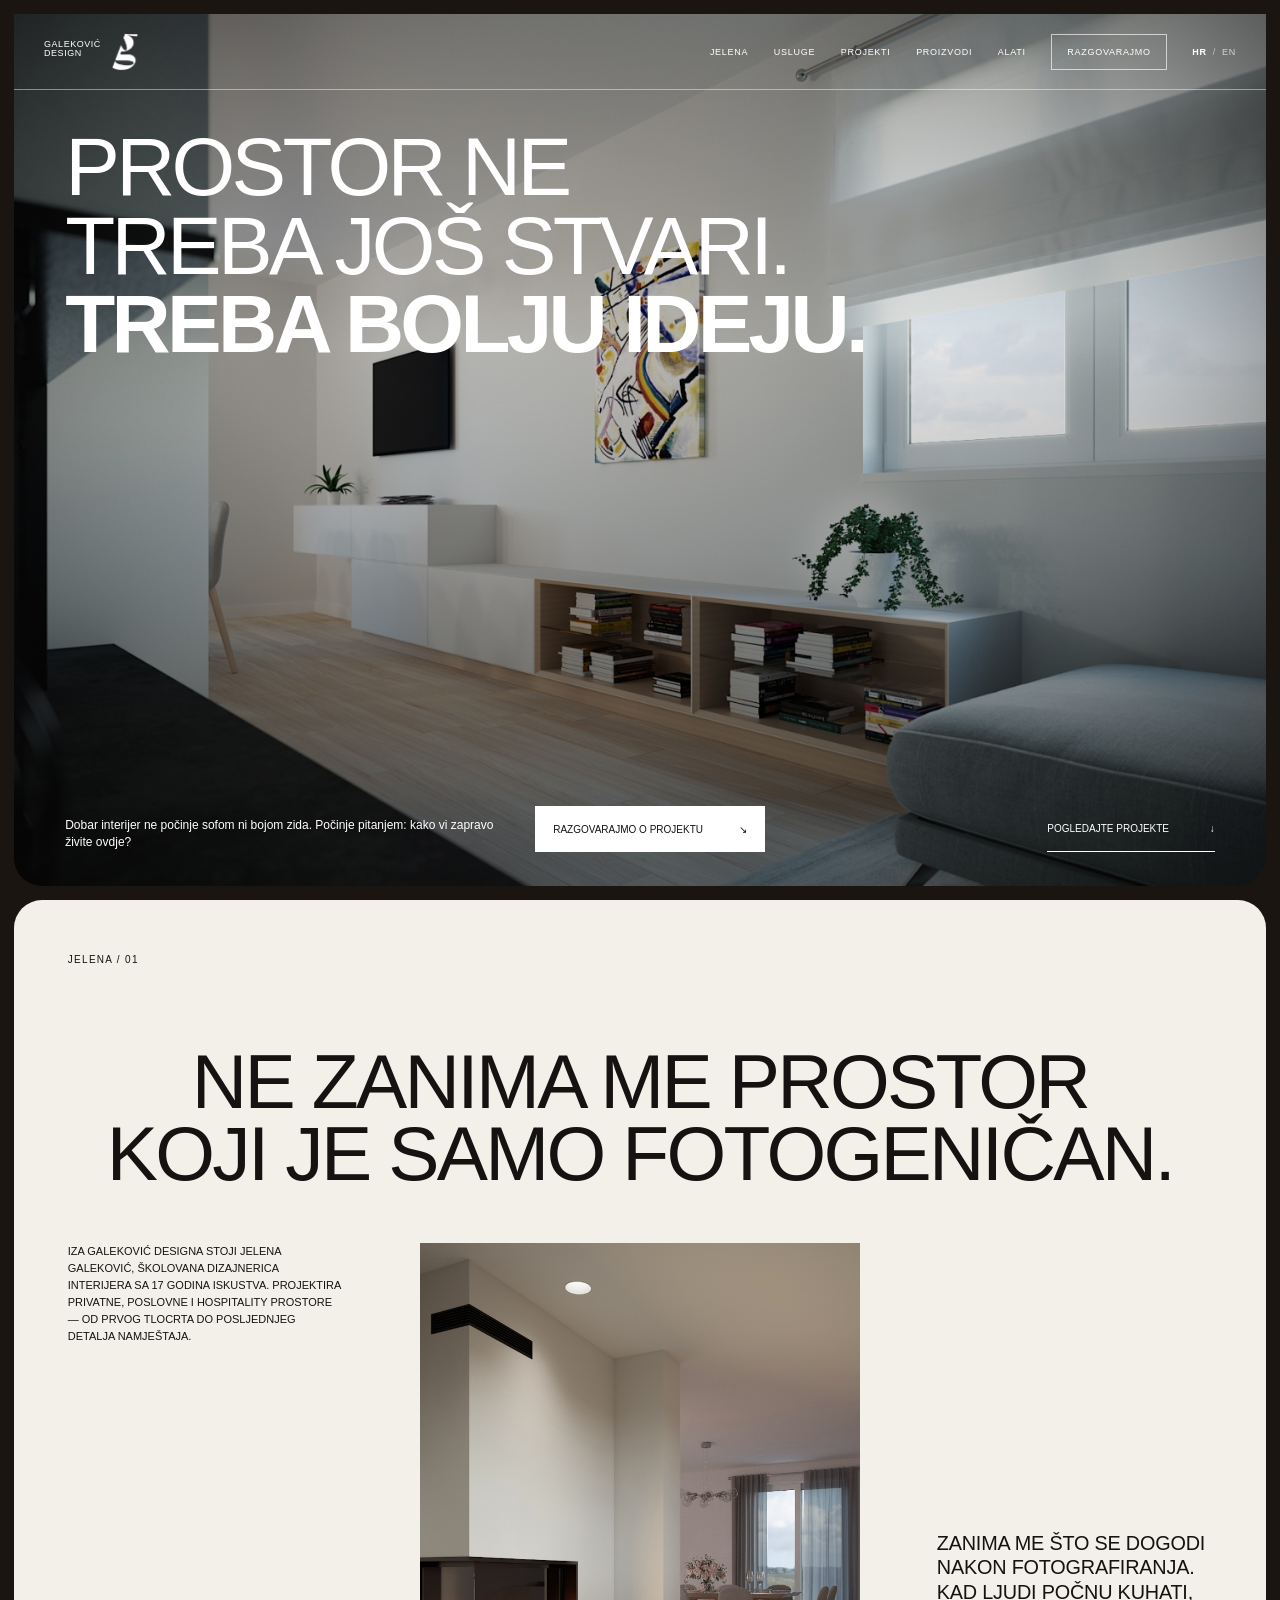
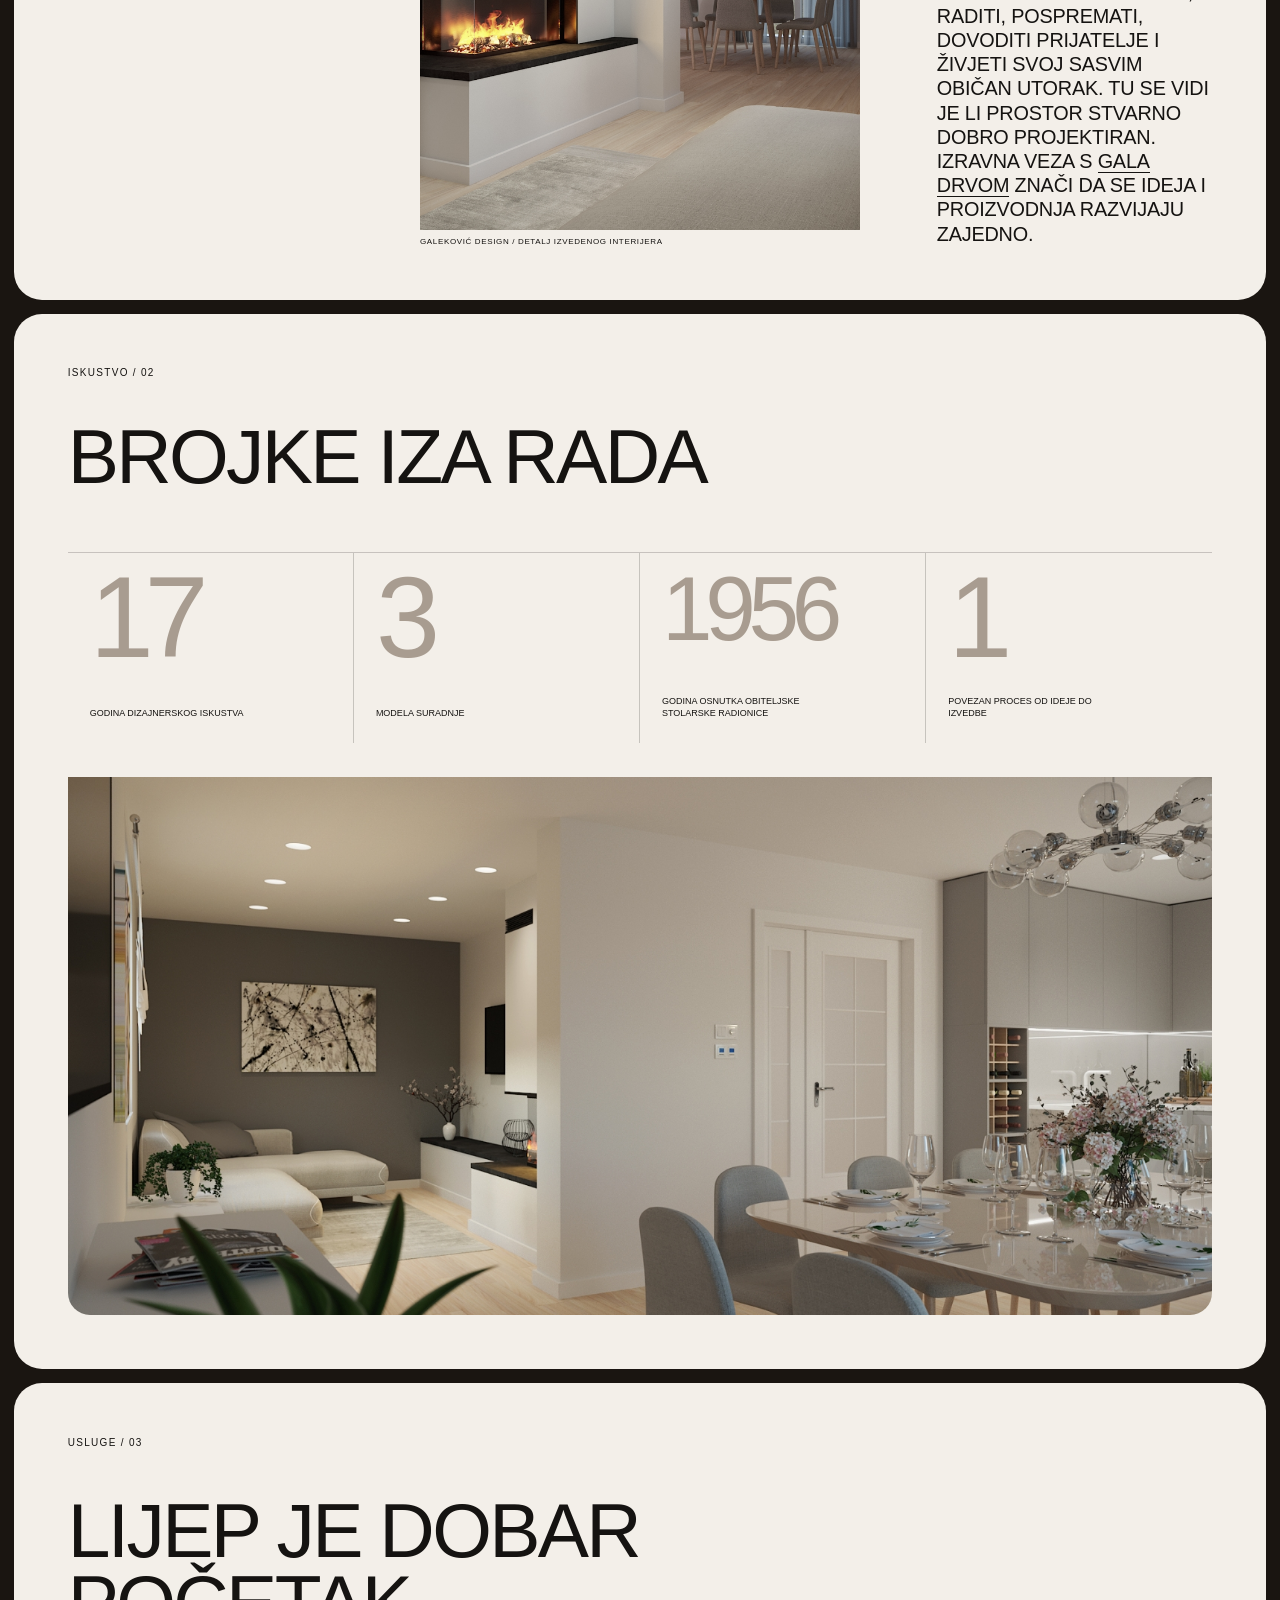
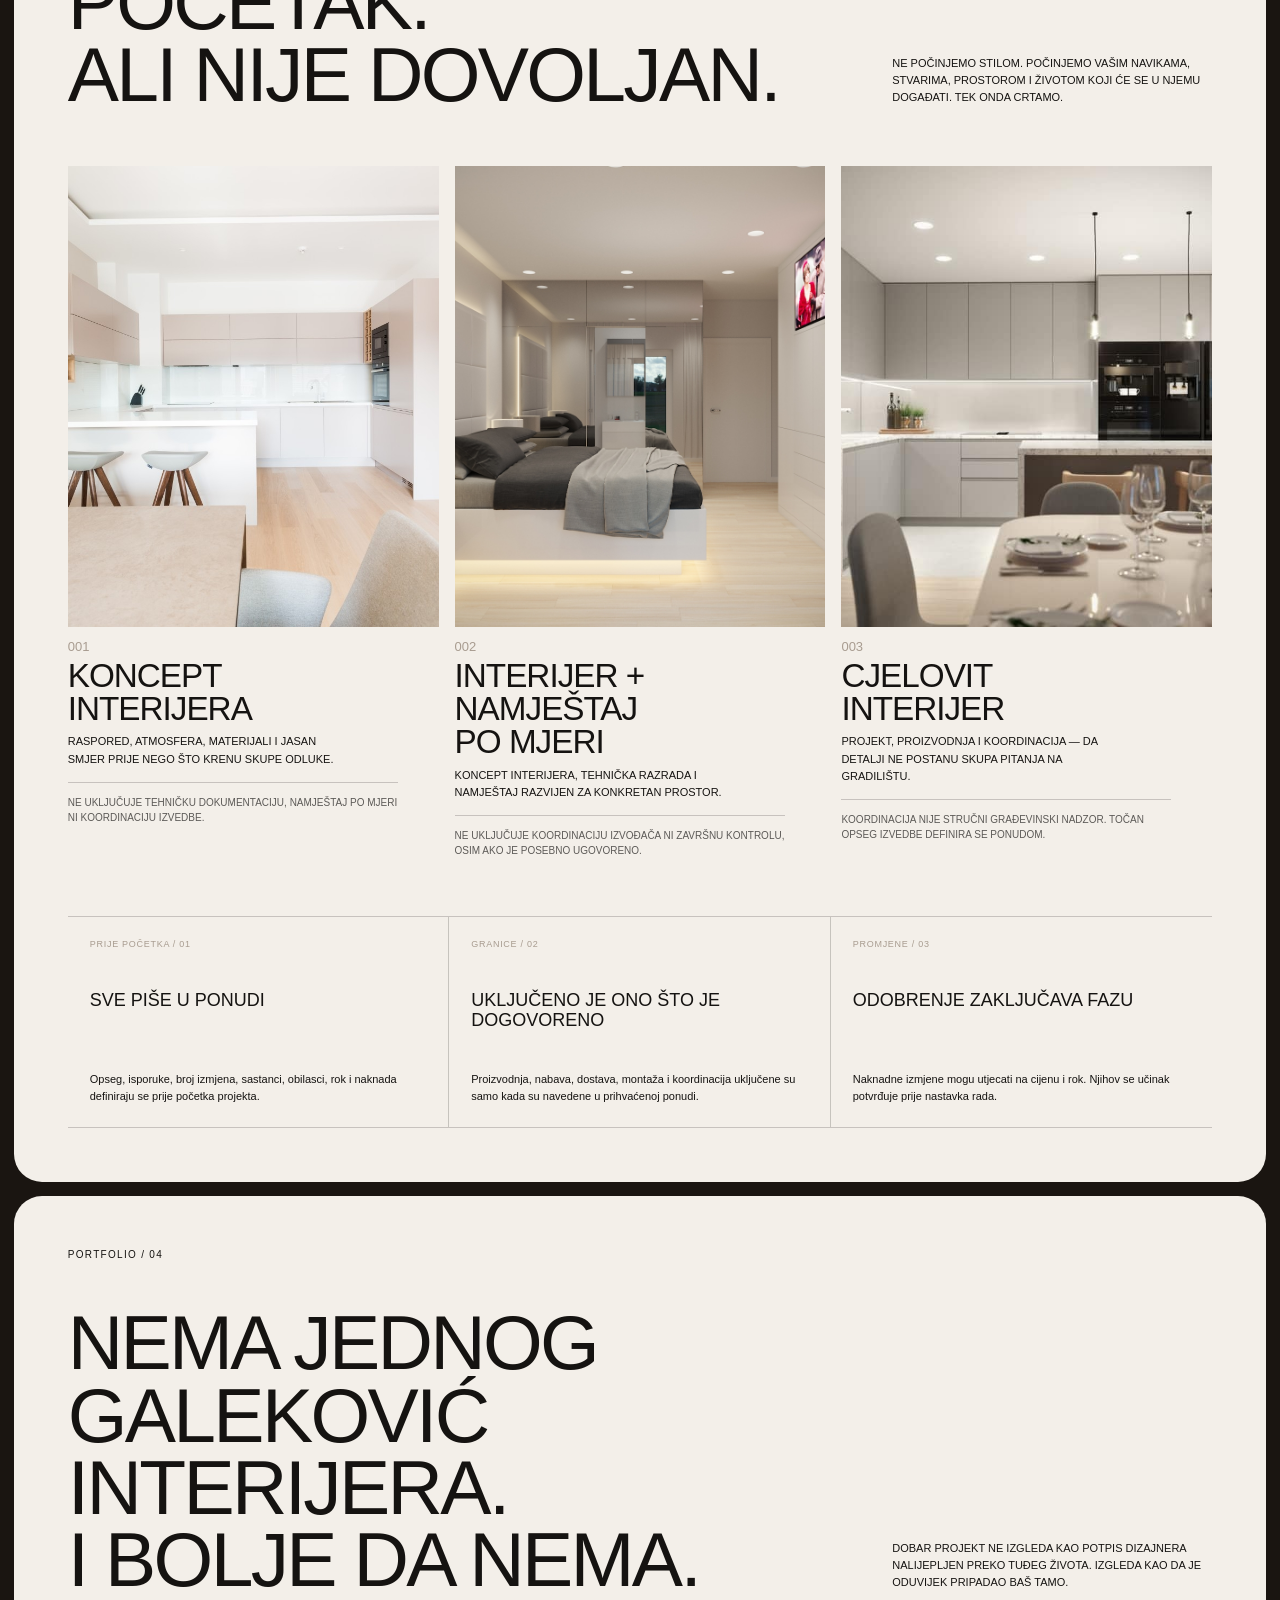
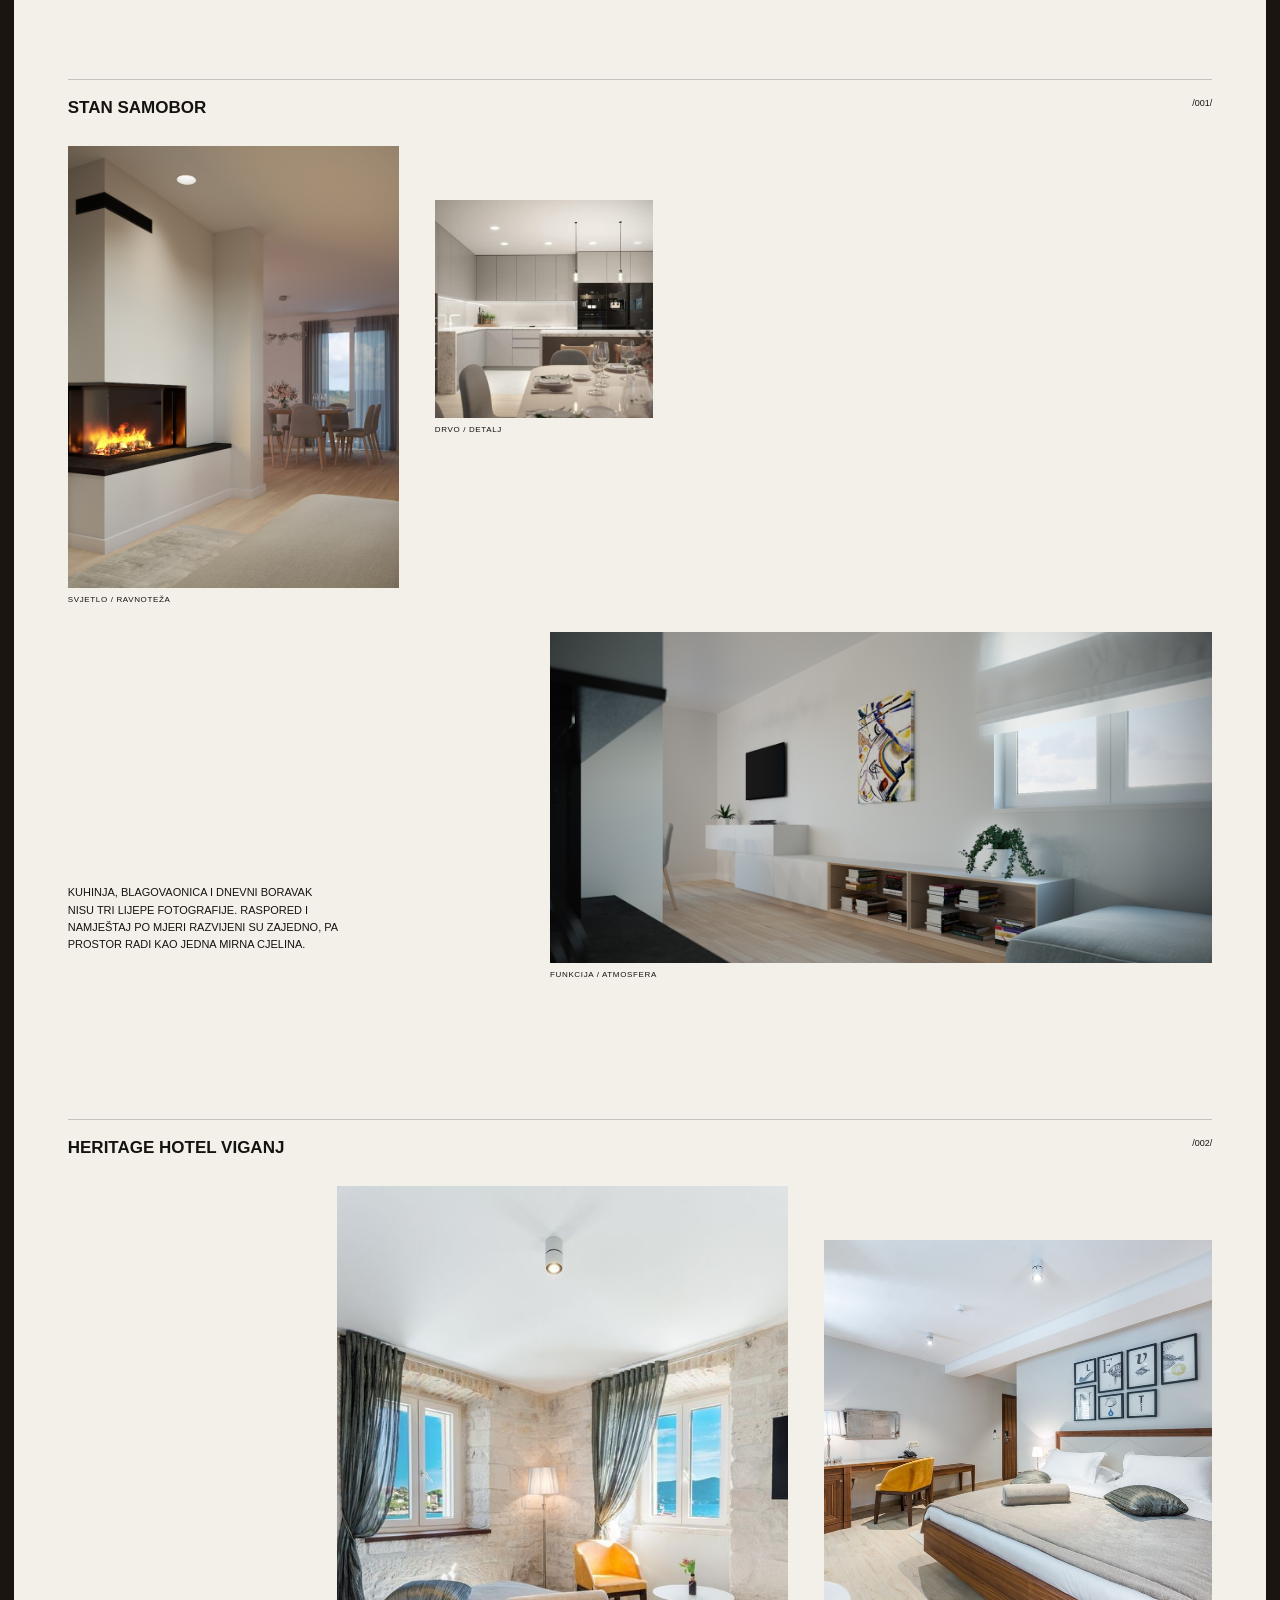
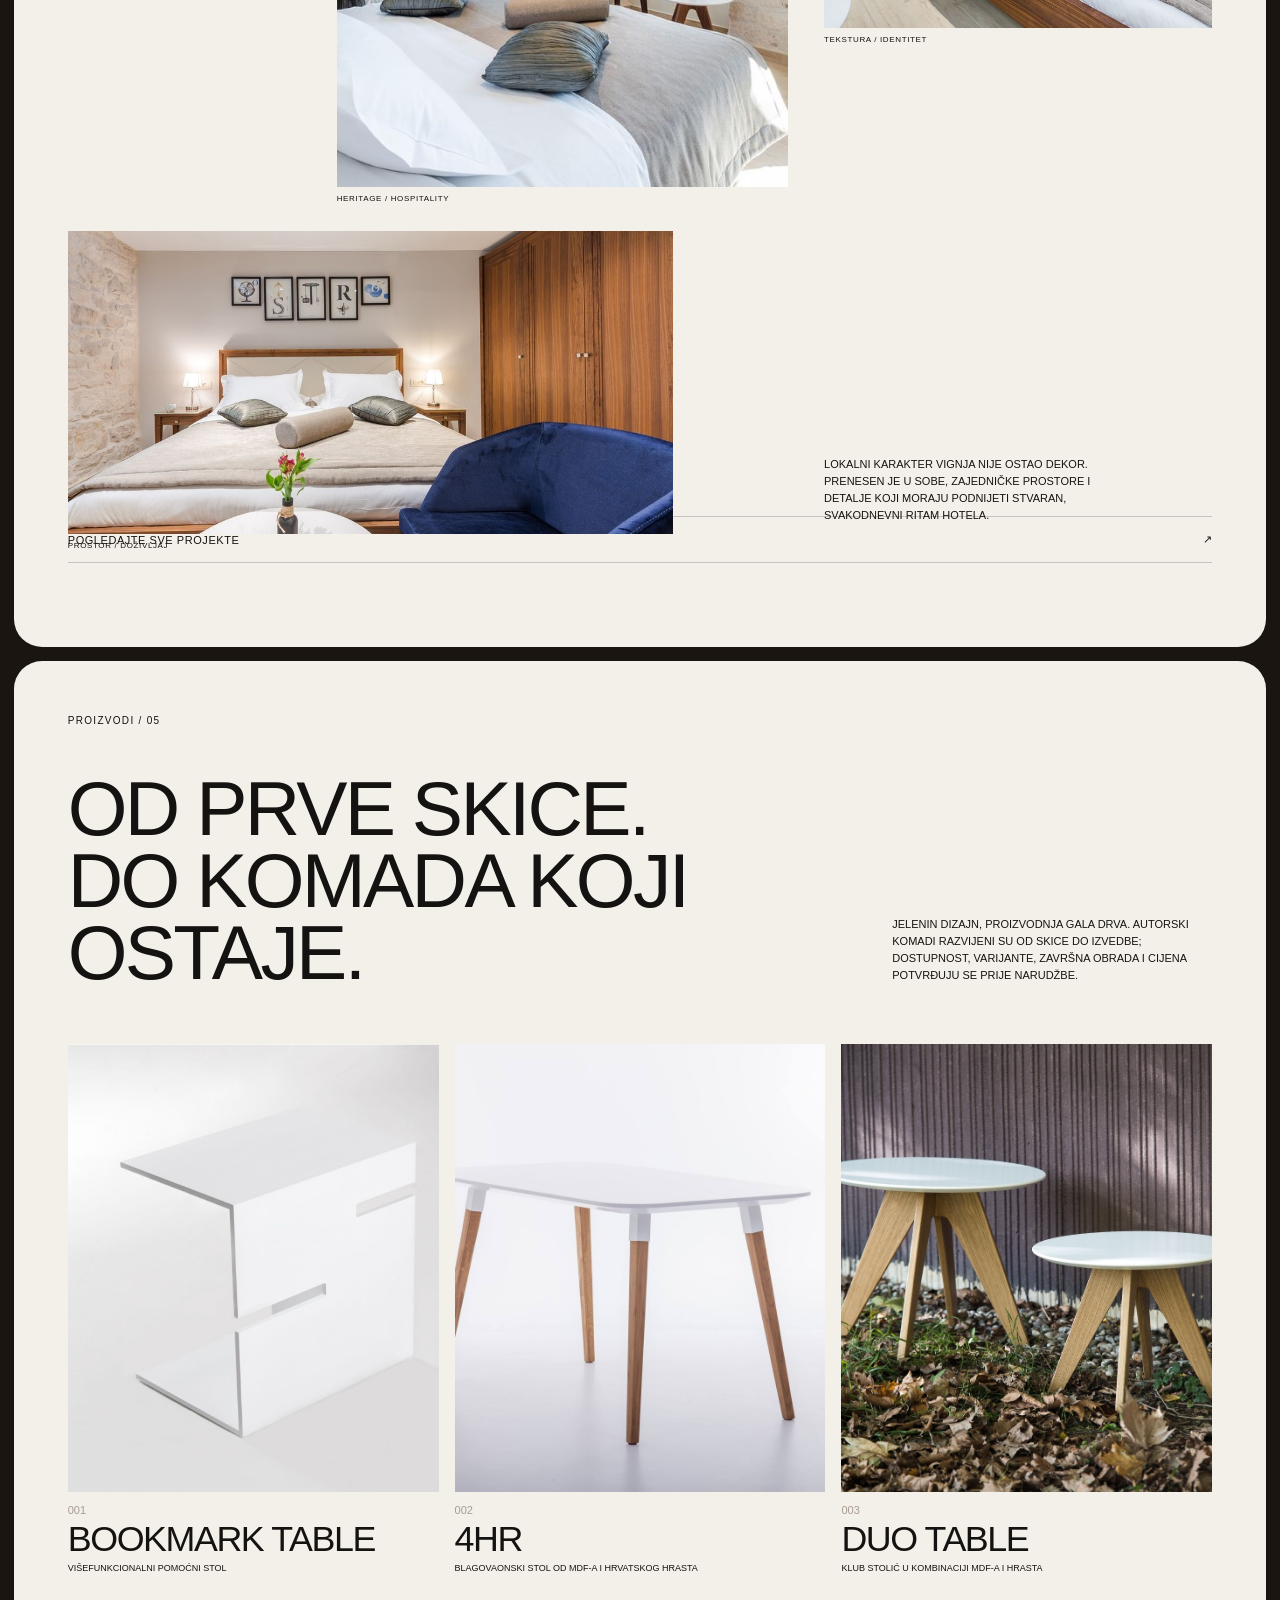
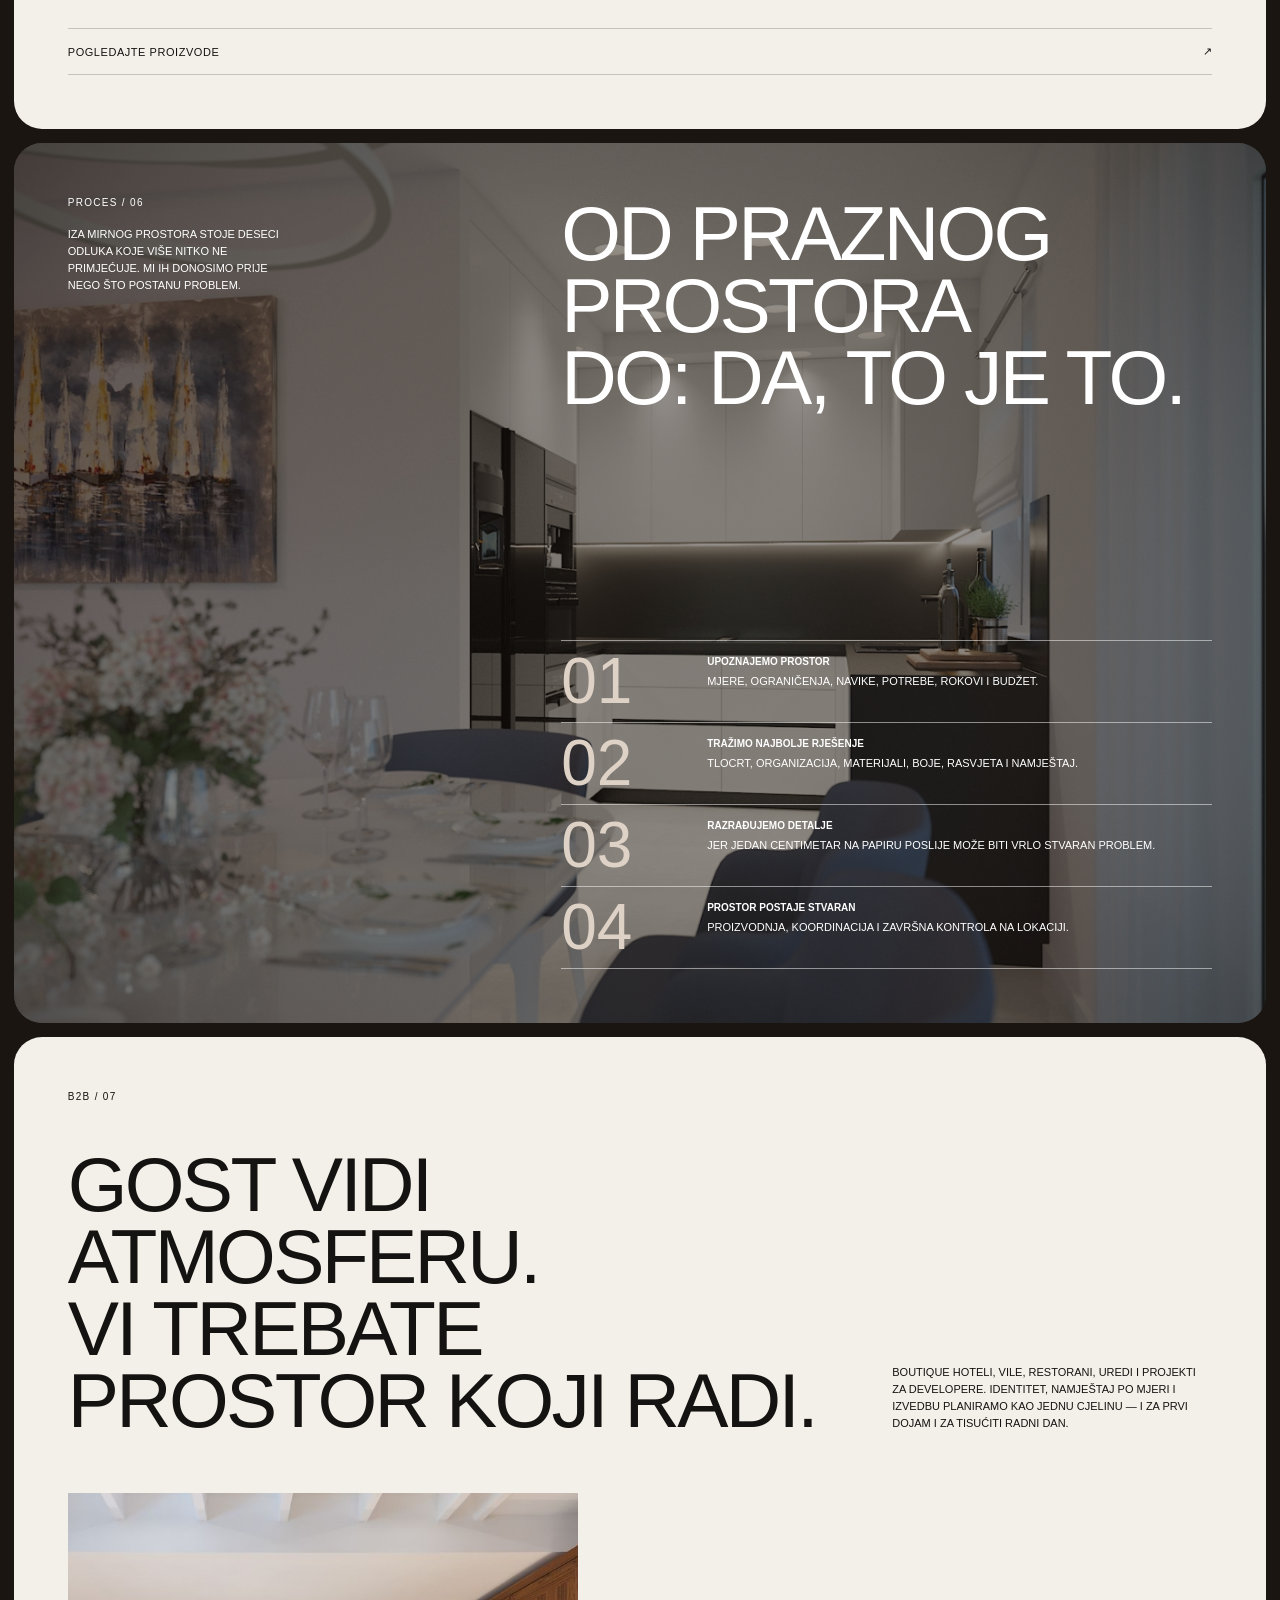
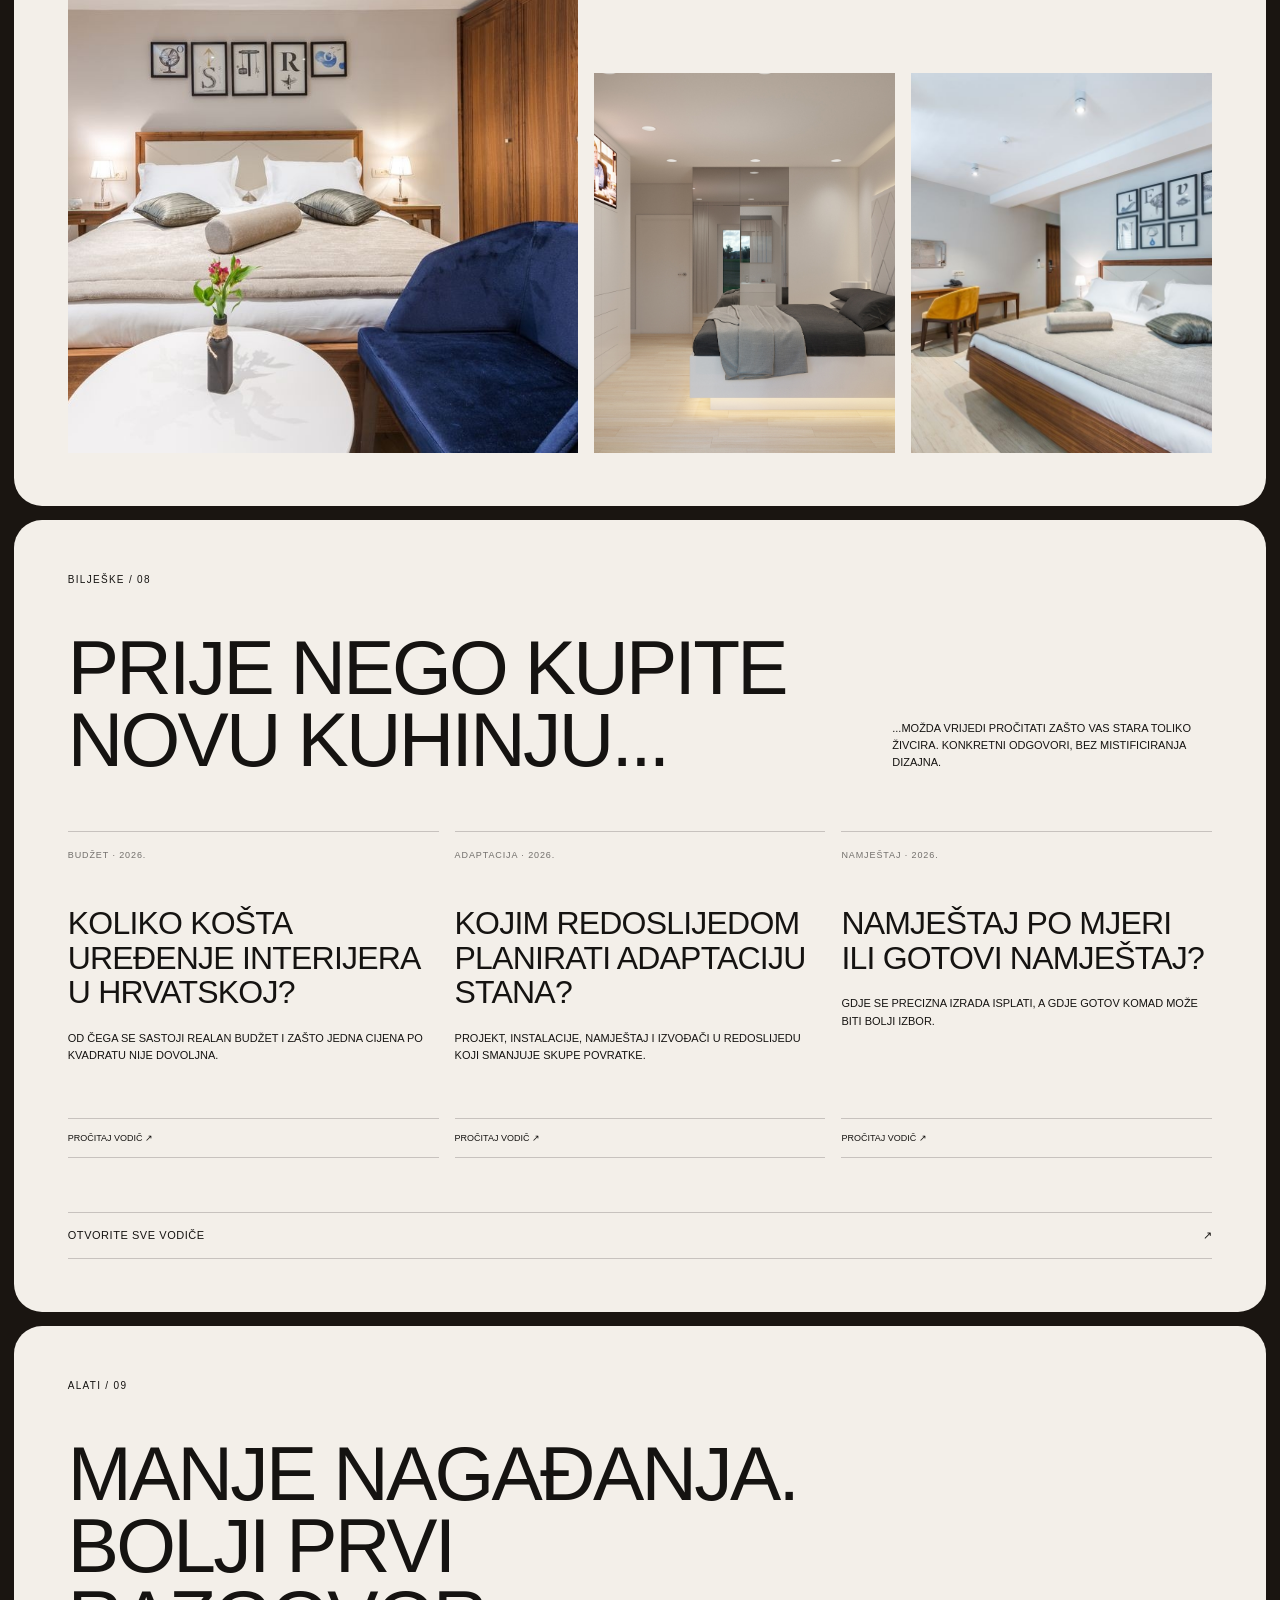
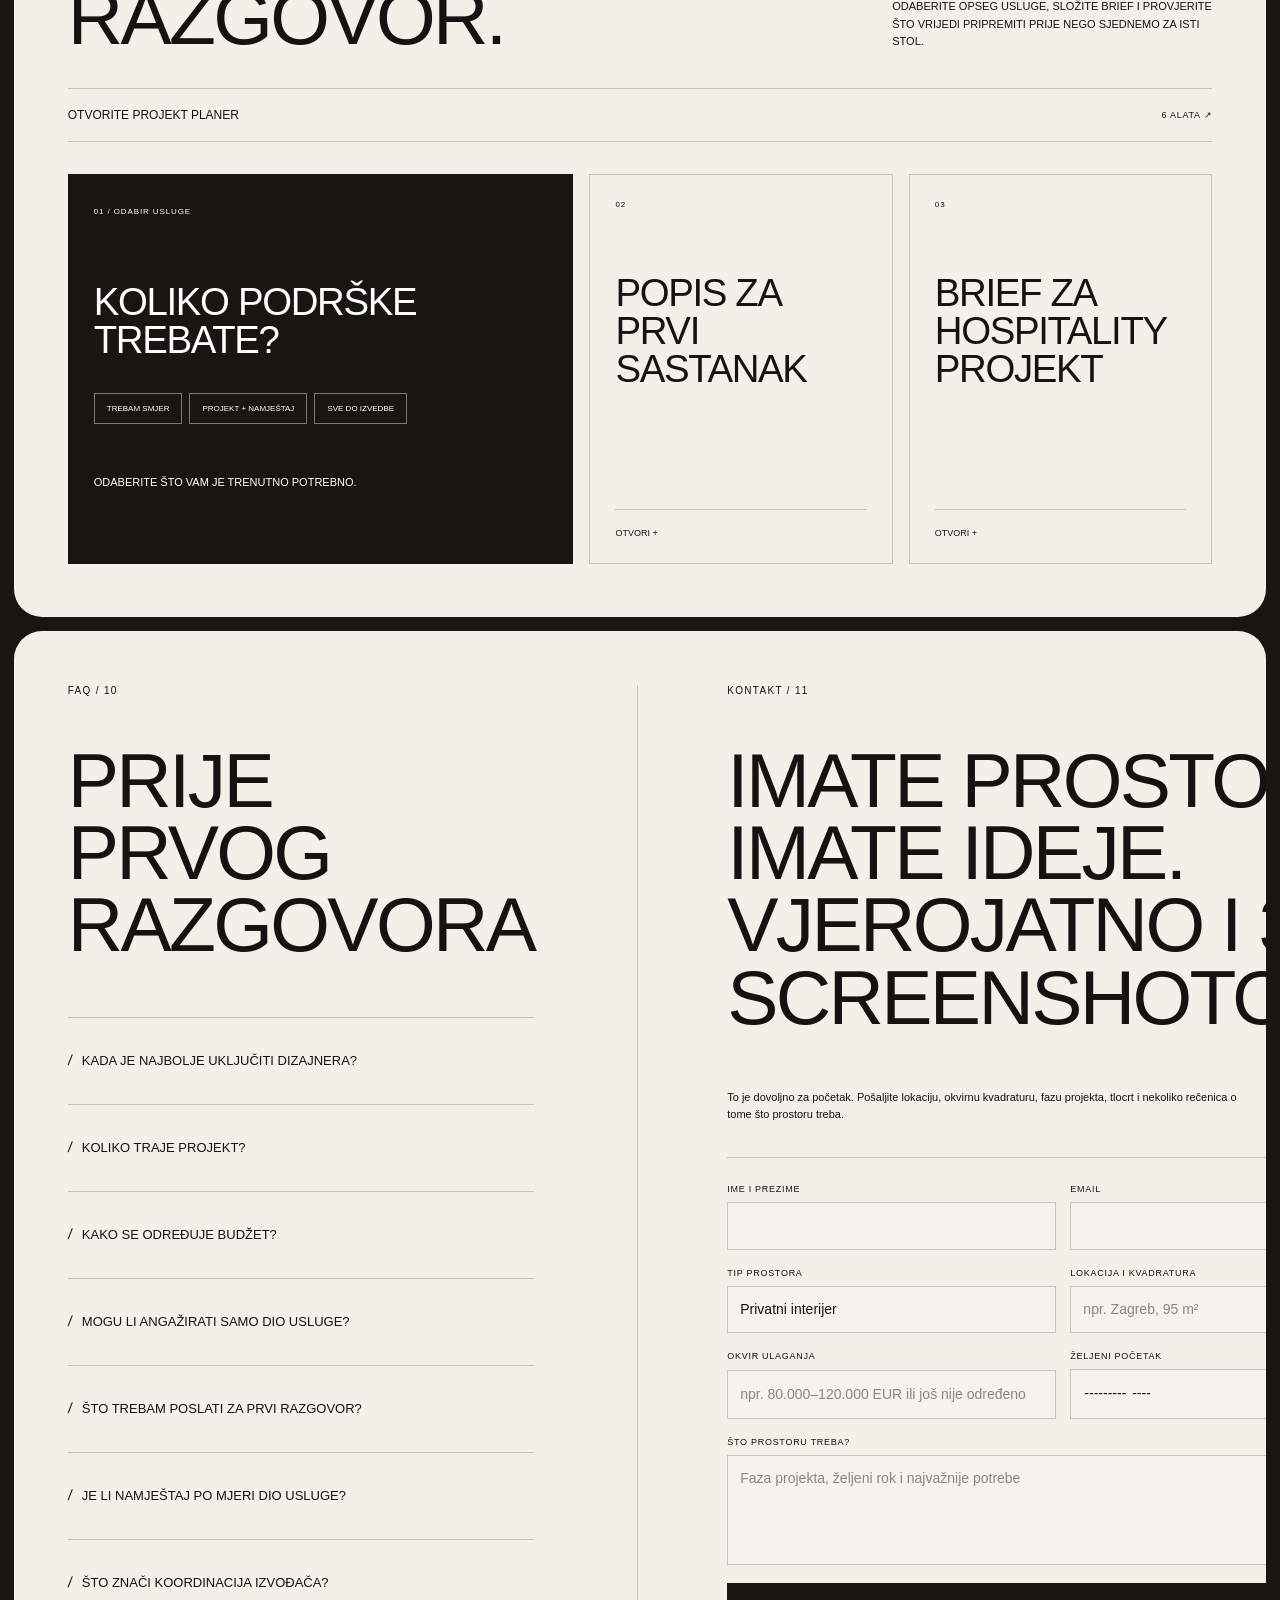
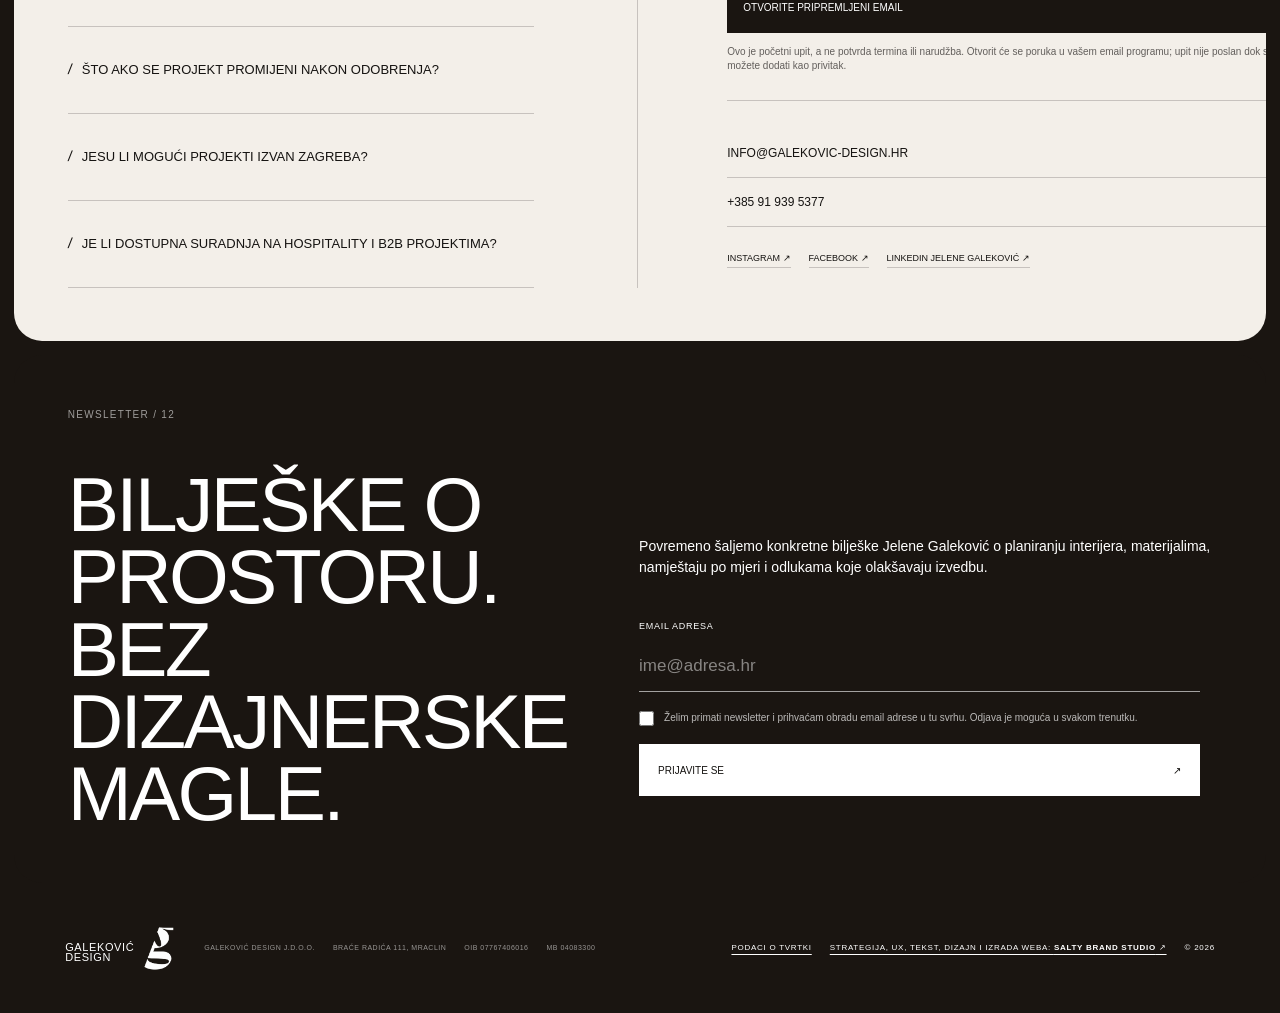
==== commit 9d2b6725: "Clarify service scope and enquiry expectations" ====
--- a/index.html
+++ b/index.html
@@ -8,7 +8,7 @@
   <link rel="alternate" hreflang="hr" href="https://galekovic-design.hr/" />
   <link rel="alternate" hreflang="en" href="https://galekovic-design.hr/en/" />
   <link rel="alternate" hreflang="x-default" href="https://galekovic-design.hr/" />
-  <link rel="stylesheet" href="styles.css" />
+  <link rel="stylesheet" href="styles.css?v=20261004-2" />
   <script type="application/ld+json">
   {
     "@context": "https://schema.org",
@@ -40,7 +40,9 @@
           {"@type":"Question","name":"Kako se određuje budžet za uređenje interijera?","acceptedAnswer":{"@type":"Answer","text":"Budžet se planira prema građevinskim i obrtničkim radovima, opremi, rasvjeti, gotovom i namještaju po mjeri, logistici te rezervi za nepredviđene troškove."}},
           {"@type":"Question","name":"Mogu li angažirati samo dio usluge?","acceptedAnswer":{"@type":"Answer","text":"Da. Moguće je odabrati Koncept interijera, Interijer i namještaj po mjeri ili Cjelovit interijer s koordinacijom i izvedbom."}},
           {"@type":"Question","name":"Što trebam poslati za prvi razgovor?","acceptedAnswer":{"@type":"Answer","text":"Tlocrt ili skicu s mjerama, nekoliko fotografija prostora, lokaciju, okvirnu kvadraturu, željeni rok i kratak opis potreba i budžeta."}},
-          {"@type":"Question","name":"Je li namještaj po mjeri dio usluge?","acceptedAnswer":{"@type":"Answer","text":"Da. Namještaj se razvija kao dio interijera, uz tehničku razradu materijala, okova, spojeva, rasvjete i načina montaže."}},
+          {"@type":"Question","name":"Je li namještaj po mjeri dio usluge?","acceptedAnswer":{"@type":"Answer","text":"Ovisi o odabranoj usluzi. Nije uključen u standardni opseg Koncepta interijera. Kada je naveden u ponudi, razrađuju se materijali, okovi, spojevi, rasvjeta i način montaže."}},
+          {"@type":"Question","name":"Što znači koordinacija izvođača?","acceptedAnswer":{"@type":"Answer","text":"Koordinacija povezuje projektne informacije, raspored odluka i komunikaciju s uključenim izvođačima u opsegu navedenom u ponudi. Nije isto što i stručni građevinski nadzor, osim ako je takva usluga posebno ugovorena."}},
+          {"@type":"Question","name":"Što ako se projekt promijeni nakon odobrenja?","acceptedAnswer":{"@type":"Answer","text":"Svaka se faza potvrđuje prije nastavka. Naknadna izmjena procjenjuje se prije rada jer može utjecati na naknadu, dokumentaciju, proizvodnju i rok."}},
           {"@type":"Question","name":"Je li dostupna suradnja na hospitality i B2B projektima?","acceptedAnswer":{"@type":"Answer","text":"Da. Usluga obuhvaća boutique hotele, vile za odmor, restorane, urede i projekte za developere, uključujući identitet prostora i namještaj po mjeri."}}
         ]
       }
@@ -102,9 +104,14 @@
         <p>Ne počinjemo stilom. Počinjemo vašim navikama, stvarima, prostorom i životom koji će se u njemu događati. Tek onda crtamo.</p>
       </div>
       <div class="service-grid">
-        <article><img src="assets/projects/buzanova-01.jpg" alt="Koncept interijera stana Bužanova" /><b>001</b><h3>Koncept<br />interijera</h3><p>Raspored, atmosfera, materijali i jasan smjer prije nego što krenu skupe odluke.</p></article>
-        <article><img src="assets/projects/bralo-01.jpg" alt="Projekt interijera Ville Bralo" /><b>002</b><h3>Interijer + namještaj<br />po mjeri</h3><p>Jer prostor od 73 centimetra ne zanima što piše u katalogu.</p></article>
-        <article><img src="assets/projects/samobor-01.jpg" alt="Kompletno izveden interijer" /><b>003</b><h3>Cjelovit<br />interijer</h3><p>Projekt, proizvodnja i koordinacija — da detalji ne postanu skupa pitanja na gradilištu.</p></article>
+        <article><img src="assets/projects/buzanova-01.jpg" alt="Koncept interijera stana Bužanova" /><b>001</b><h3>Koncept<br />interijera</h3><p>Raspored, atmosfera, materijali i jasan smjer prije nego što krenu skupe odluke.</p><span class="scope-exclusion">Ne uključuje tehničku dokumentaciju, namještaj po mjeri ni koordinaciju izvedbe.</span></article>
+        <article><img src="assets/projects/bralo-01.jpg" alt="Projekt interijera Ville Bralo" /><b>002</b><h3>Interijer + namještaj<br />po mjeri</h3><p>Koncept interijera, tehnička razrada i namještaj razvijen za konkretan prostor.</p><span class="scope-exclusion">Ne uključuje koordinaciju izvođača ni završnu kontrolu, osim ako je posebno ugovoreno.</span></article>
+        <article><img src="assets/projects/samobor-01.jpg" alt="Kompletno izveden interijer" /><b>003</b><h3>Cjelovit<br />interijer</h3><p>Projekt, proizvodnja i koordinacija — da detalji ne postanu skupa pitanja na gradilištu.</p><span class="scope-exclusion">Koordinacija nije stručni građevinski nadzor. Točan opseg izvedbe definira se ponudom.</span></article>
+      </div>
+      <div class="scope-guardrails" aria-label="Važno prije početka suradnje">
+        <div><span>Prije početka / 01</span><strong>Sve piše u ponudi</strong><p>Opseg, isporuke, broj izmjena, sastanci, obilasci, rok i naknada definiraju se prije početka projekta.</p></div>
+        <div><span>Granice / 02</span><strong>Uključeno je ono što je dogovoreno</strong><p>Proizvodnja, nabava, dostava, montaža i koordinacija uključene su samo kada su navedene u prihvaćenoj ponudi.</p></div>
+        <div><span>Promjene / 03</span><strong>Odobrenje zaključava fazu</strong><p>Naknadne izmjene mogu utjecati na cijenu i rok. Njihov se učinak potvrđuje prije nastavka rada.</p></div>
       </div>
     </section>
 
@@ -133,7 +140,7 @@
     <section class="panel product-preview reveal" id="proizvodi">
       <div class="section-head">
         <div><div class="panel-kicker">Proizvodi / 05</div><h2>Od prve skice.<br />Do komada koji ostaje.</h2></div>
-        <p>Jelenin dizajn, proizvodnja Gala drva. Autorski komadi razvijeni su do izvedbe, bez kompromisa tipa „to dolazi samo u ovoj dimenziji”.</p>
+        <p>Jelenin dizajn, proizvodnja Gala drva. Autorski komadi razvijeni su od skice do izvedbe; dostupnost, varijante, završna obrada i cijena potvrđuju se prije narudžbe.</p>
       </div>
       <div class="product-preview-grid">
         <a href="proizvodi/#bookmark-table"><img src="assets/products/bookmark-table.jpg" alt="Bookmark Table, dizajn Jelene Galeković" /><span>001</span><h3>Bookmark Table</h3><p>Višefunkcionalni pomoćni stol</p></a>
@@ -204,7 +211,9 @@
         <details><summary>Kako se određuje budžet?</summary><p>U procjenu ulaze radovi, oprema, rasvjeta, namještaj, dostava, montaža i rezerva. Jedna univerzalna cijena po kvadratu nije pouzdana jer svaki prostor ima drukčiji opseg.</p></details>
         <details><summary>Mogu li angažirati samo dio usluge?</summary><p>Da. Dostupni su Koncept interijera, Interijer + namještaj po mjeri i Cjelovit interijer s koordinacijom i izvedbom.</p></details>
         <details><summary>Što trebam poslati za prvi razgovor?</summary><p>Tlocrt ili skicu s mjerama, fotografije prostora, lokaciju, kvadraturu, željeni rok i kratak opis potreba i okvirnog budžeta.</p></details>
-        <details><summary>Je li namještaj po mjeri dio usluge?</summary><p>Da. Namještaj se razvija kao dio interijera, uz razradu materijala, okova, spojeva, rasvjete i montaže.</p></details>
+        <details><summary>Je li namještaj po mjeri dio usluge?</summary><p>Ovisi o odabranoj usluzi. Nije uključen u standardni opseg Koncepta interijera. Kada je naveden u ponudi, razrađuju se materijali, okovi, spojevi, rasvjeta i način montaže.</p></details>
+        <details><summary>Što znači koordinacija izvođača?</summary><p>Koordinacija povezuje projektne informacije, raspored odluka i komunikaciju s izvođačima u opsegu navedenom u ponudi. Nije isto što i stručni građevinski nadzor, osim ako je takva usluga posebno ugovorena.</p></details>
+        <details><summary>Što ako se projekt promijeni nakon odobrenja?</summary><p>Svaka se faza potvrđuje prije nastavka. Naknadna izmjena prvo se procjenjuje jer može utjecati na naknadu, dokumentaciju, proizvodnju i rok.</p></details>
         <details><summary>Jesu li mogući projekti izvan Zagreba?</summary><p>Da. Broj obilazaka, mjerenja i način koordinacije određuju se prema lokaciji i vrsti projekta.</p></details>
         <details><summary>Je li dostupna suradnja na hospitality i B2B projektima?</summary><p>Da. Usluga je dostupna za boutique hotele, vile, restorane, urede i projekte za developere.</p></details>
       </div>
@@ -215,9 +224,10 @@
         <form class="inquiry-form" data-language="hr">
           <div class="form-row"><label>Ime i prezime<input name="name" autocomplete="name" required /></label><label>Email<input name="email" type="email" autocomplete="email" required /></label></div>
           <div class="form-row"><label>Tip prostora<select name="type"><option>Privatni interijer</option><option>Hospitality ili B2B</option><option>Još nije odlučeno</option></select></label><label>Lokacija i kvadratura<input name="location" placeholder="npr. Zagreb, 95 m²" /></label></div>
+          <div class="form-row"><label>Okvir ulaganja<input name="budget" placeholder="npr. 80.000–120.000 EUR ili još nije određeno" /></label><label>Željeni početak<input name="start" type="month" /></label></div>
           <label>Što prostoru treba?<textarea name="message" rows="4" placeholder="Faza projekta, željeni rok i najvažnije potrebe"></textarea></label>
-          <button class="form-submit" type="submit">Sastavite upit <span>↗</span></button>
-          <p class="form-note">Otvorit će se pripremljena poruka u vašem email programu. Tlocrt možete dodati kao privitak.</p>
+          <button class="form-submit" type="submit">Otvorite pripremljeni email <span>↗</span></button>
+          <p class="form-note">Ovo je početni upit, a ne potvrda termina ili narudžba. Otvorit će se poruka u vašem email programu; upit nije poslan dok sami ne pošaljete email. Tlocrt možete dodati kao privitak.</p>
         </form>
         <a class="contact-link" href="mailto:info@galekovic-design.hr">info@galekovic-design.hr <span>↗</span></a>
         <a class="contact-link" href="tel:+385919395377">+385 91 939 5377 <span>↗</span></a>
@@ -246,6 +256,6 @@
     <div class="footer-legal"><span>Galeković Design j.d.o.o.</span><span>Braće Radića 111, Mraclin</span><span>OIB 07767406016</span><span>MB 04083300</span></div>
     <div class="footer-meta"><a href="o-tvrtki/">Podaci o tvrtki</a><a class="site-credit" href="https://www.saltybrandstudio.com/" target="_blank" rel="noopener">Strategija, UX, tekst, dizajn i izrada weba: <strong>Salty Brand Studio</strong> ↗</a><span>© <i id="year"></i></span></div>
   </footer>
-  <script src="script.js"></script>
+  <script src="script.js?v=20261004-2"></script>
 </body>
 </html>
--- a/styles.css
+++ b/styles.css
@@ -210,3 +210,21 @@
   .site-credit{order:-1;flex:1 0 100%;line-height:1.5}
   .footer-legal span,.footer-meta span{display:inline!important}
 }
+
+/* Clear service boundaries reduce scope assumptions before the first enquiry. */
+.scope-exclusion{display:block;max-width:330px;margin-top:14px;padding-top:12px;border-top:1px solid var(--line);font-size:10px;line-height:1.5;text-transform:uppercase;color:rgba(21,19,17,.68)}
+.scope-guardrails{display:grid;grid-template-columns:repeat(3,1fr);margin-top:58px;border-top:1px solid var(--line);border-bottom:1px solid var(--line)}
+.scope-guardrails>div{min-height:210px;padding:22px;border-right:1px solid var(--line);display:flex;flex-direction:column}
+.scope-guardrails>div:last-child{border-right:0}
+.scope-guardrails span{font-size:9px;letter-spacing:.08em;text-transform:uppercase;color:var(--muted)}
+.scope-guardrails strong{margin:42px 0 12px;font-size:18px;line-height:1.1;text-transform:uppercase;font-weight:500}
+.scope-guardrails p{margin:auto 0 0;font-size:11px;line-height:1.55}
+
+@media(max-width:760px){
+  .scope-exclusion{max-width:none;font-size:11px}
+  .scope-guardrails{grid-template-columns:1fr;margin-top:44px}
+  .scope-guardrails>div{min-height:0;padding:22px 0;border-right:0;border-bottom:1px solid var(--line)}
+  .scope-guardrails>div:last-child{border-bottom:0}
+  .scope-guardrails strong{margin:24px 0 12px;font-size:20px}
+  .scope-guardrails p{margin:0;font-size:12px}
+}
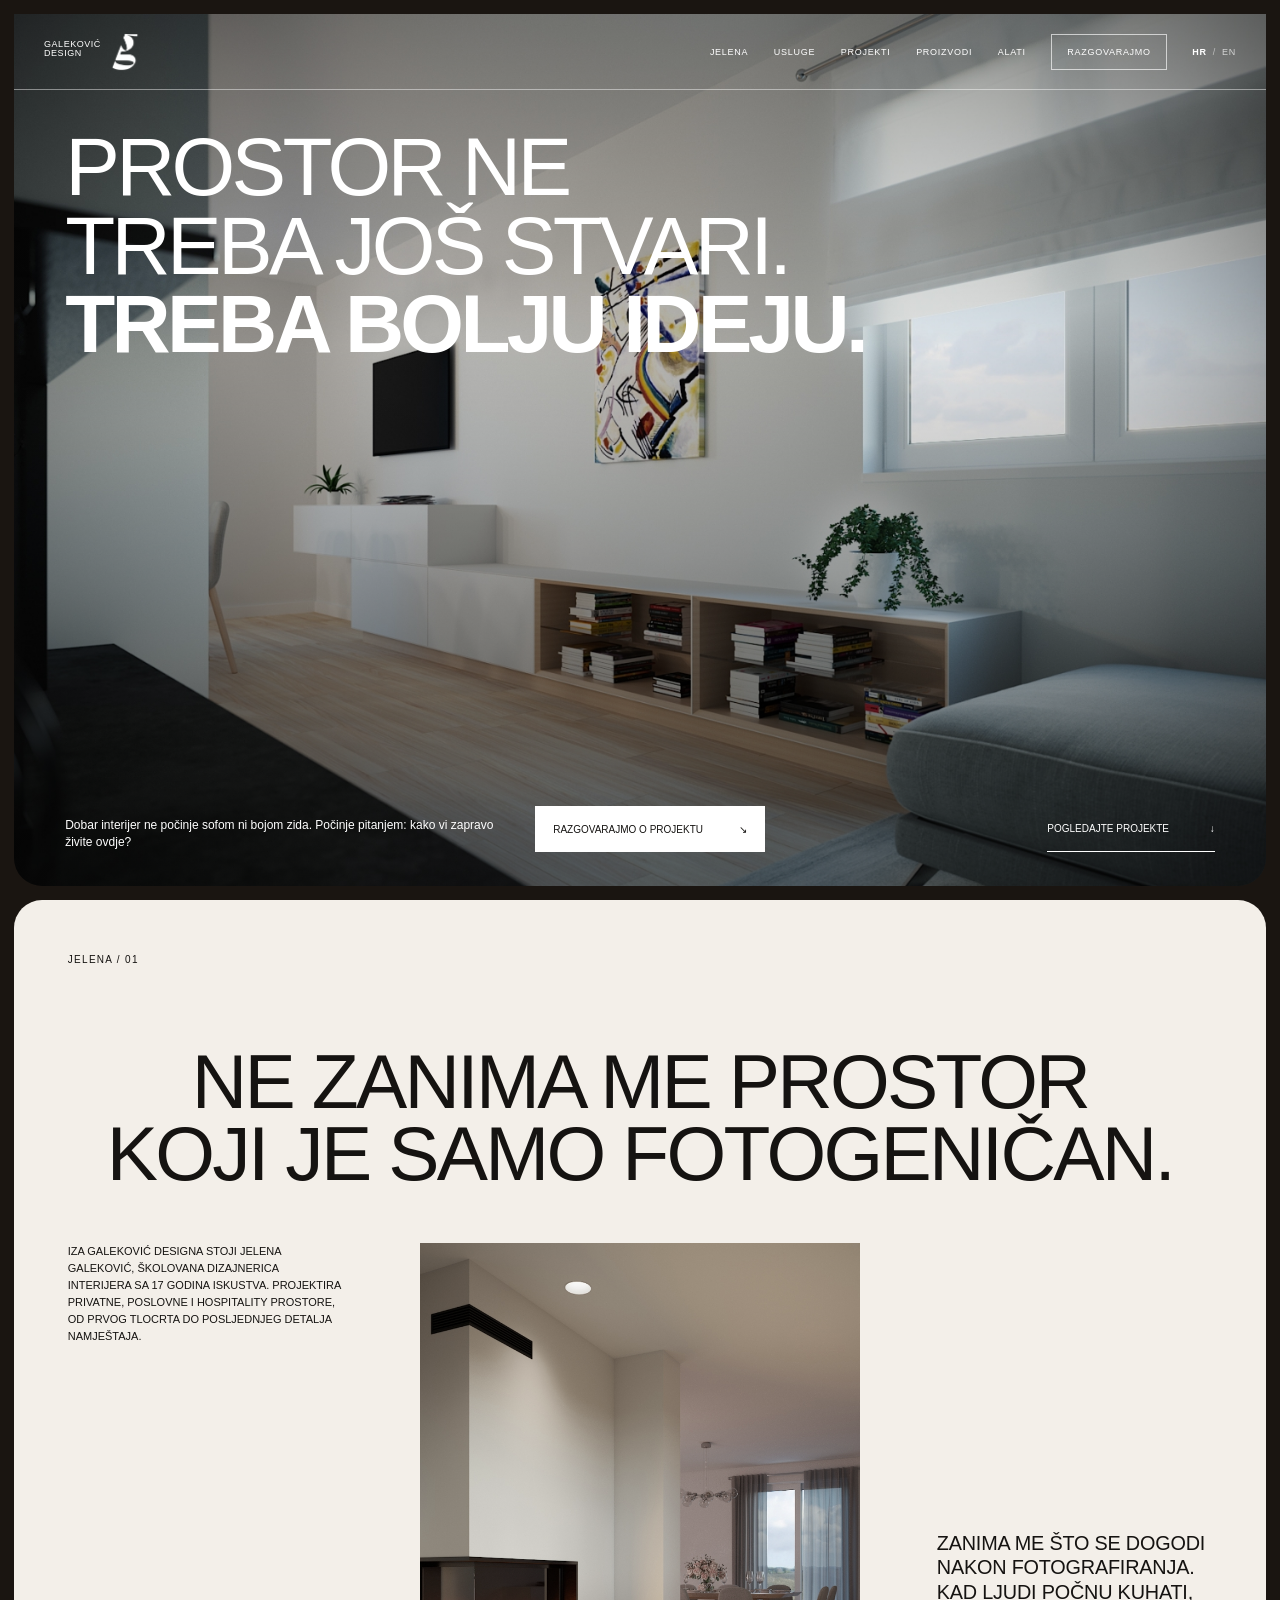
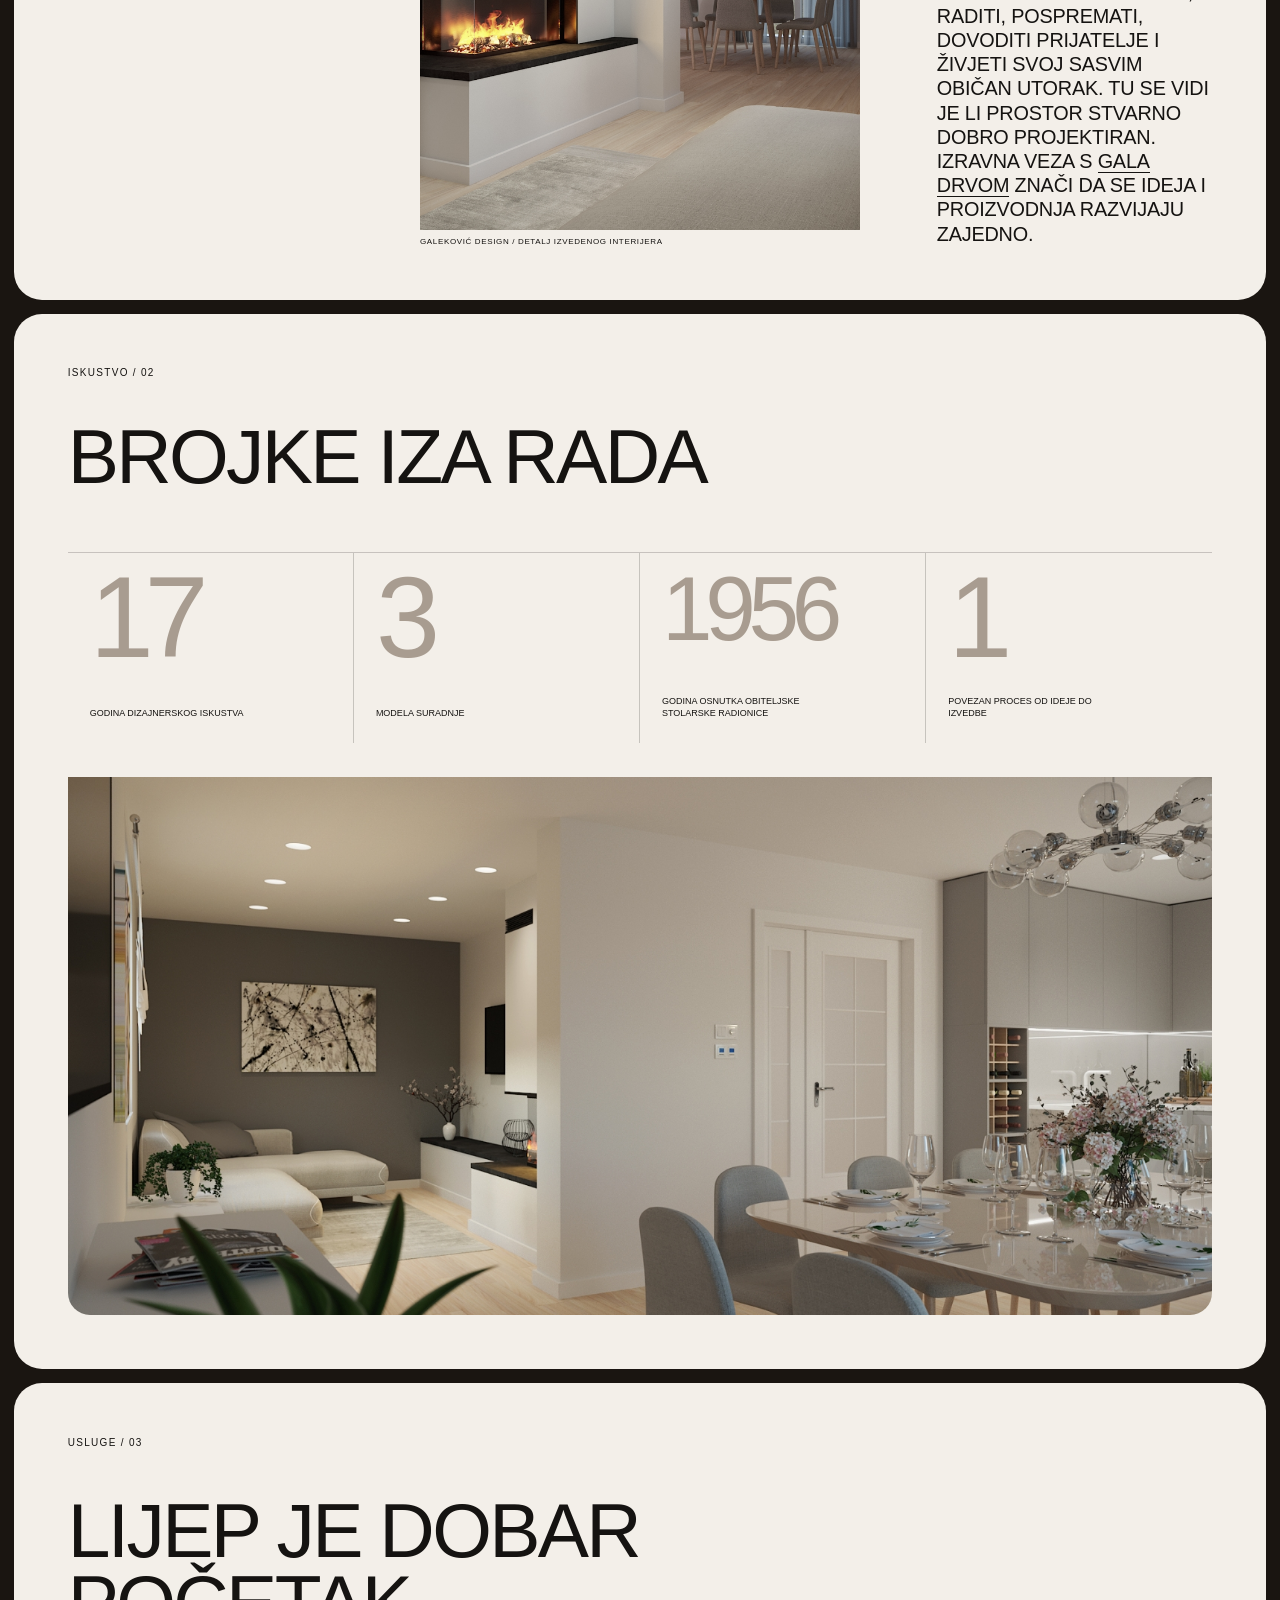
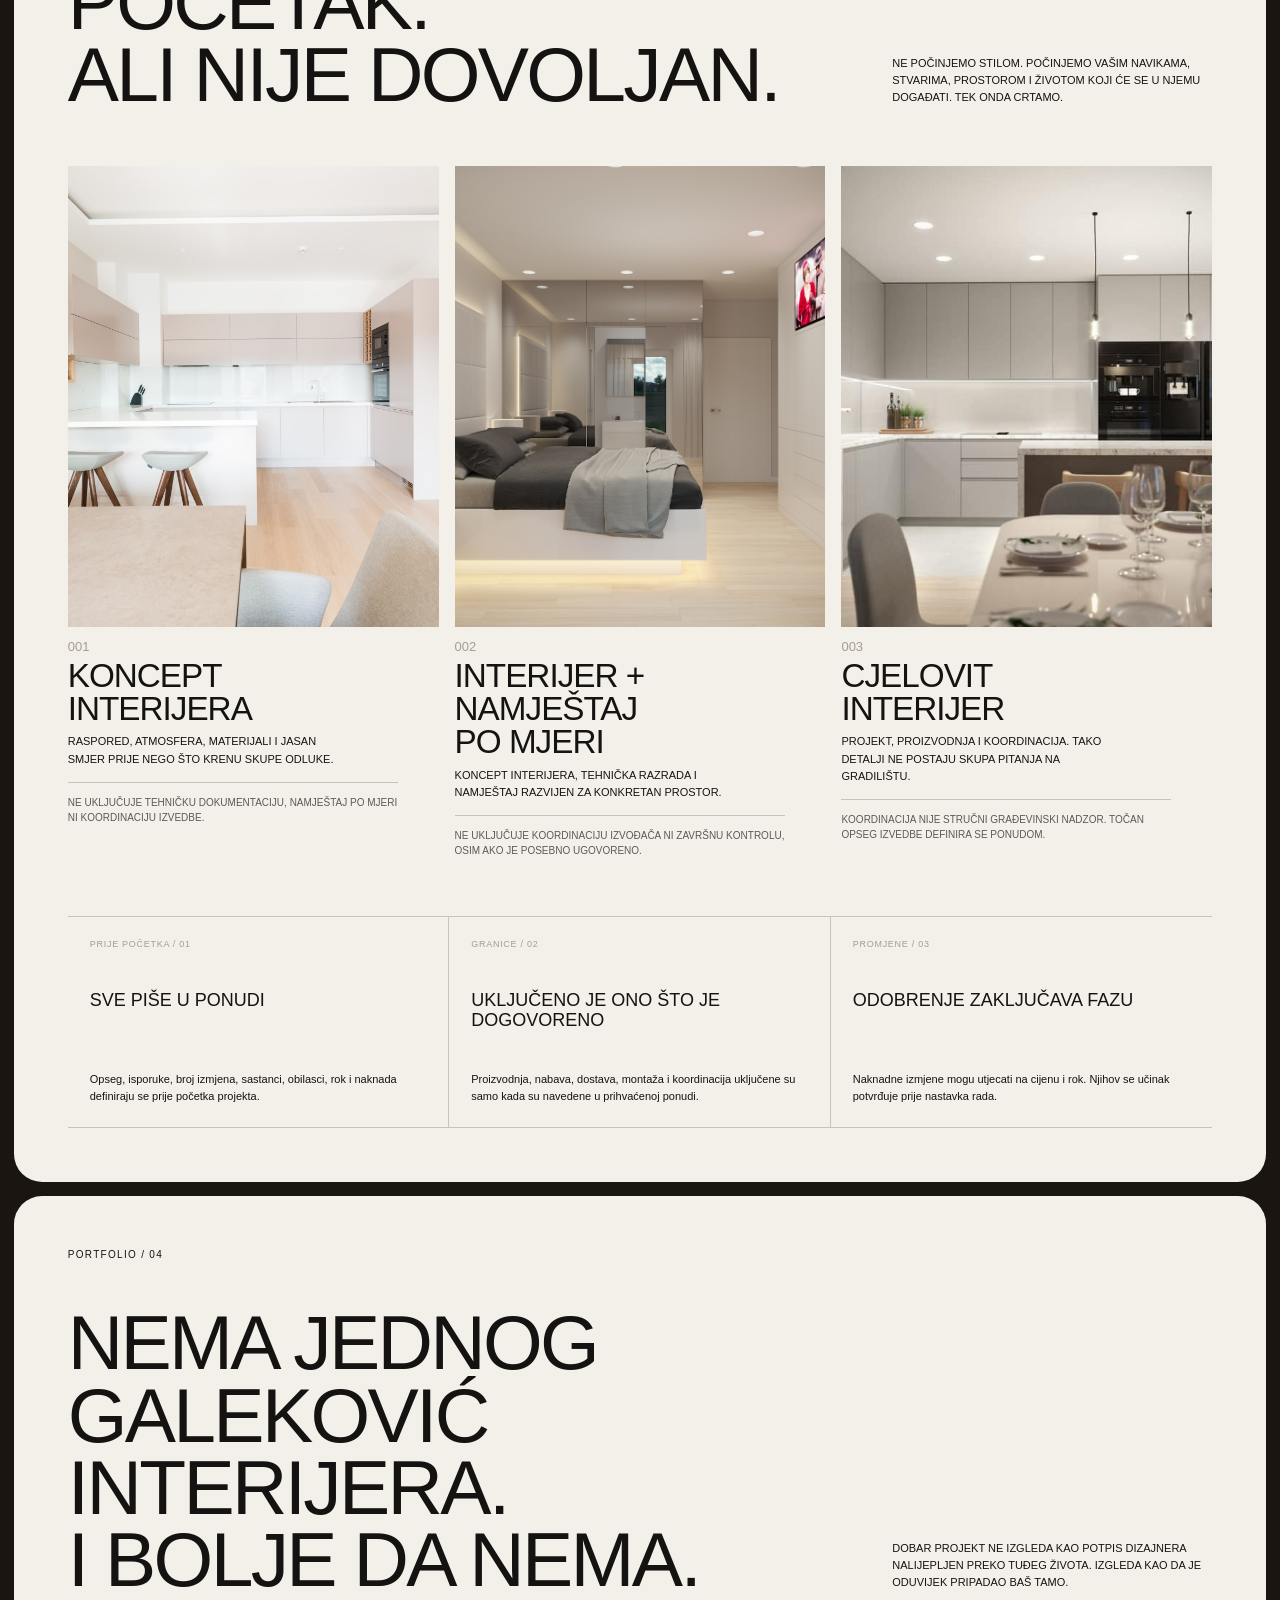
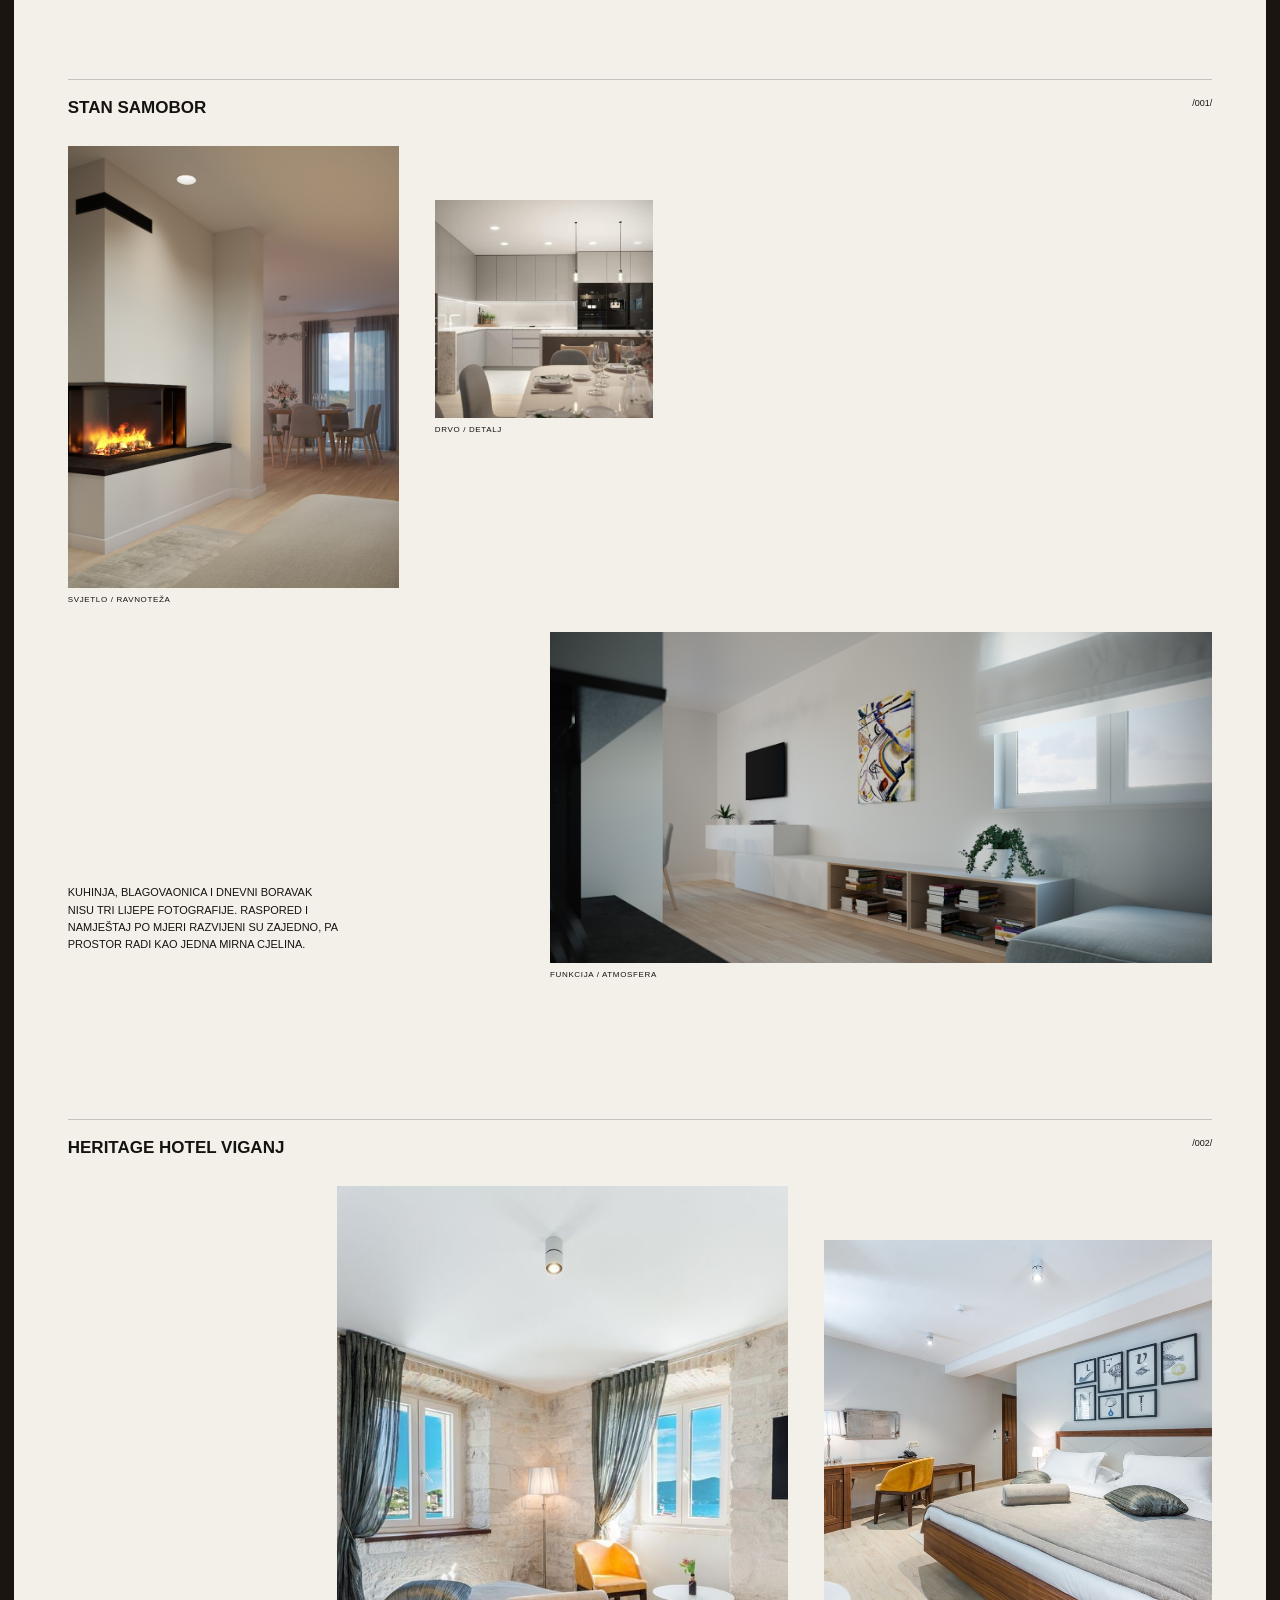
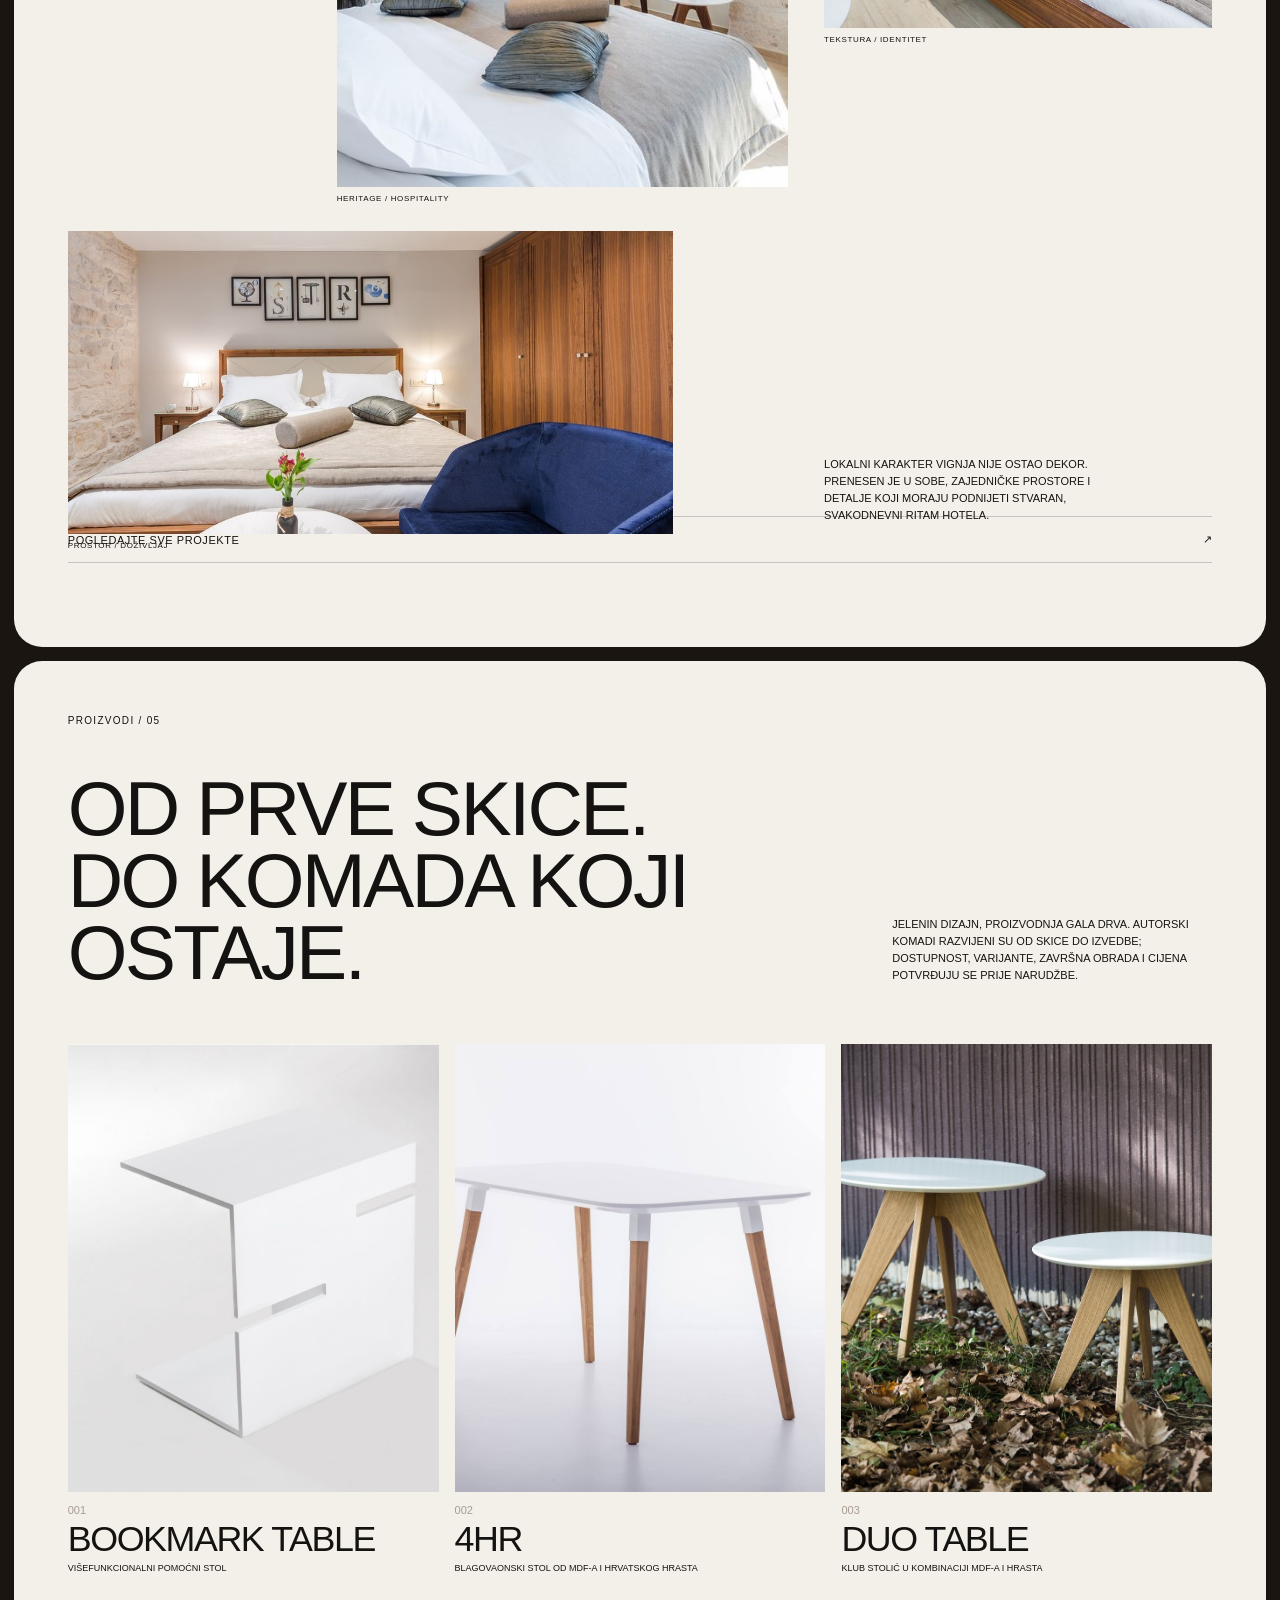
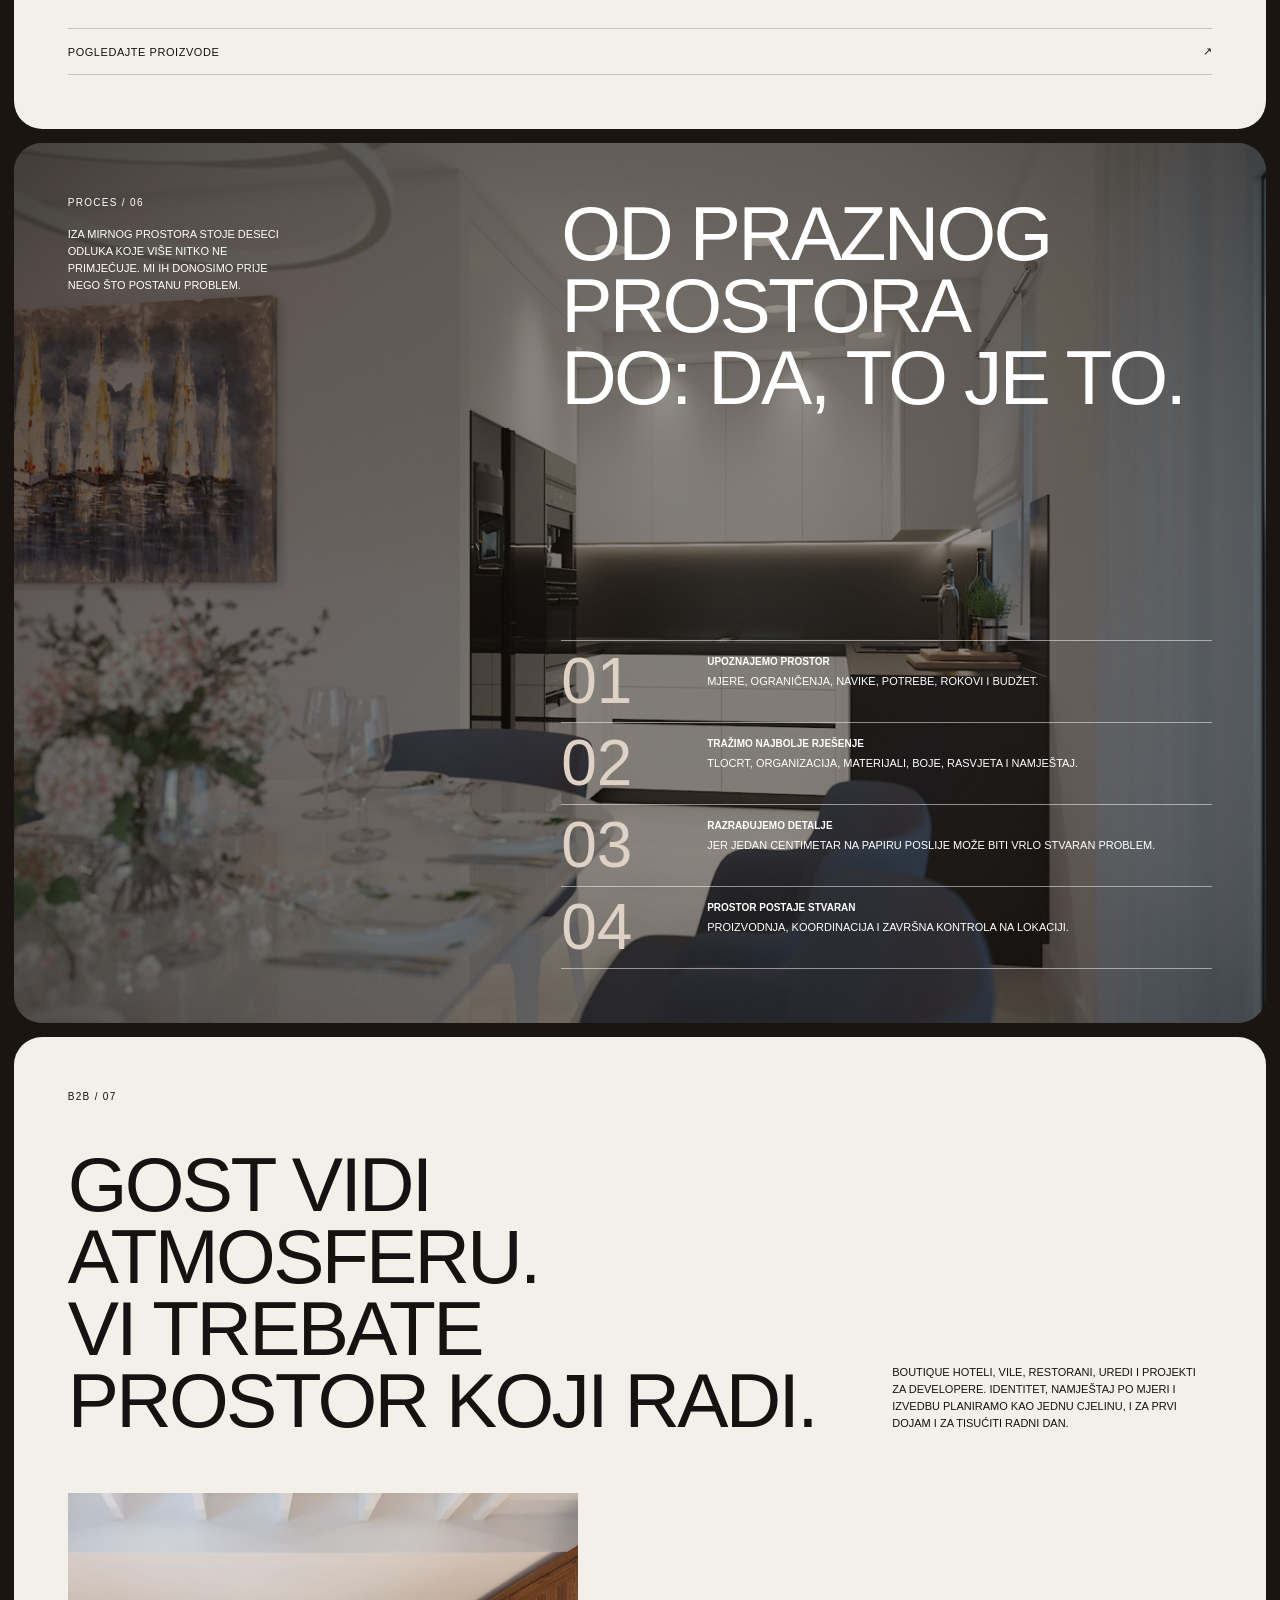
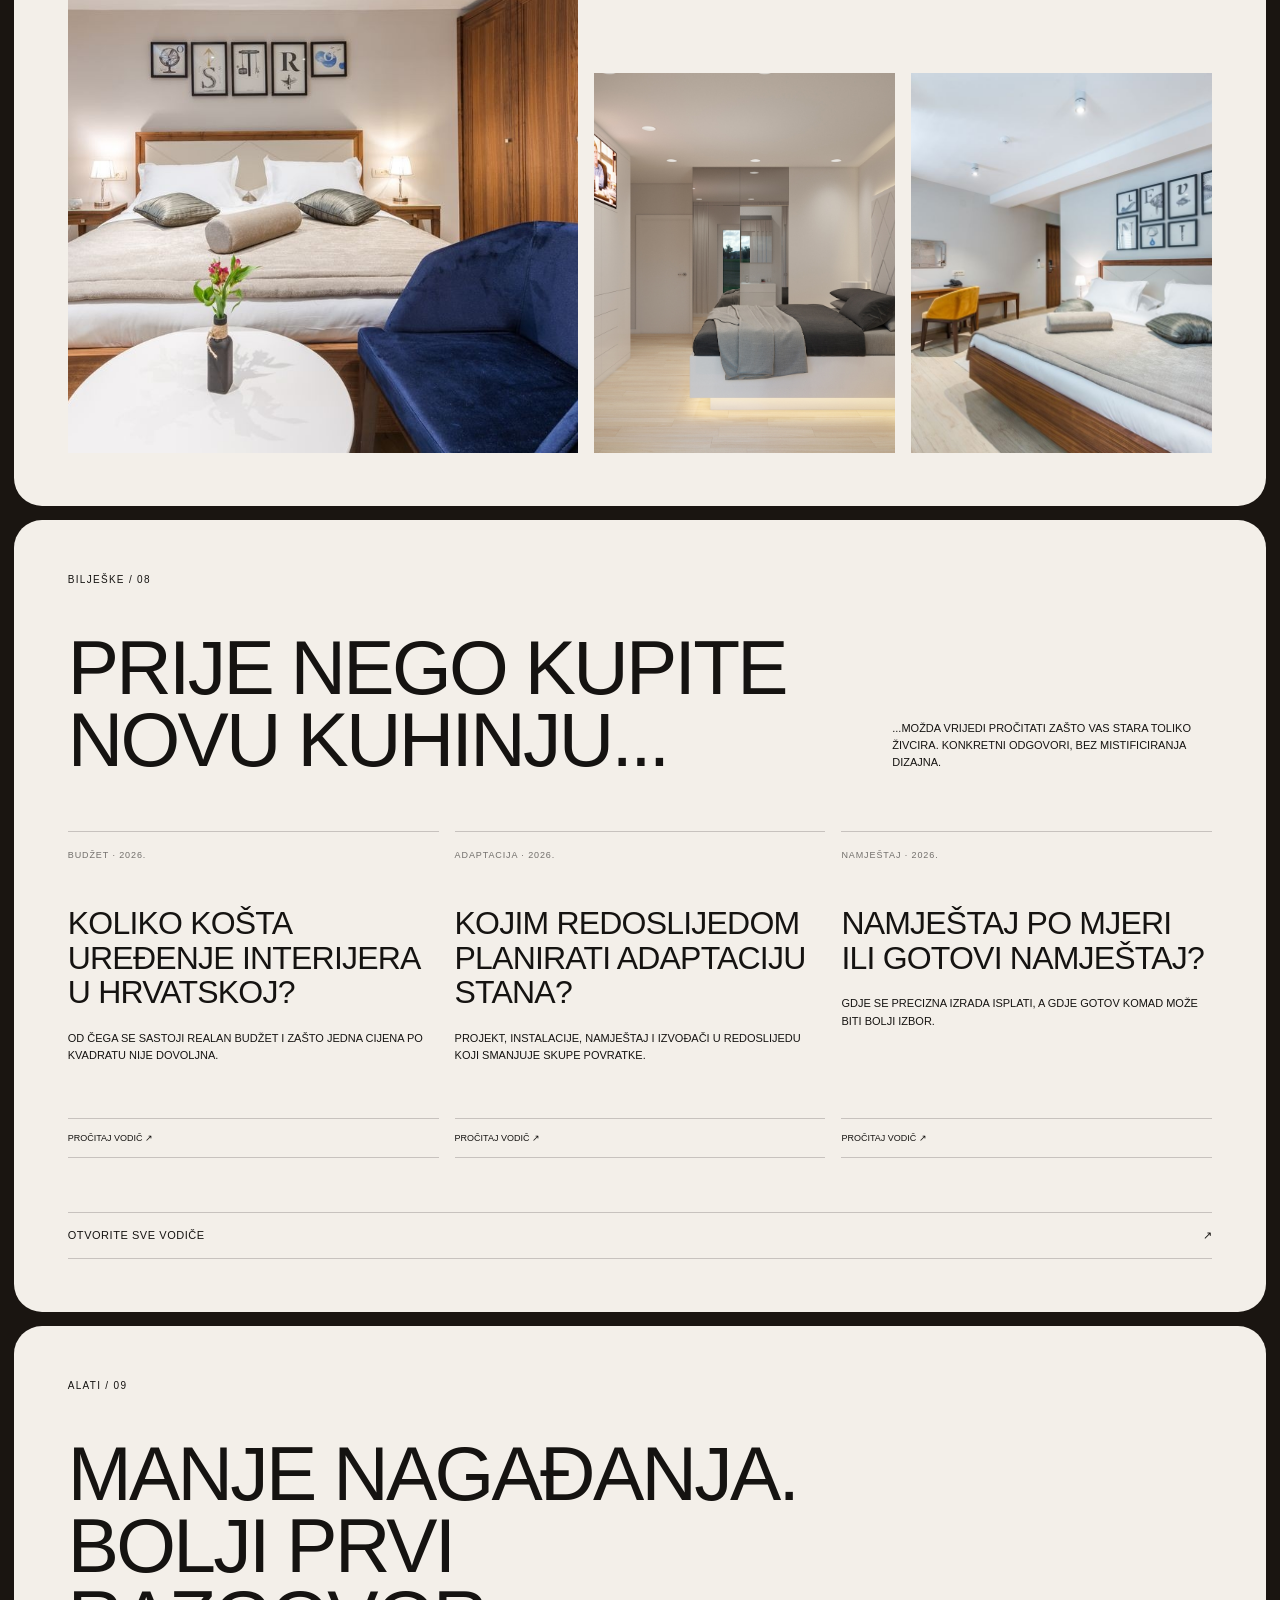
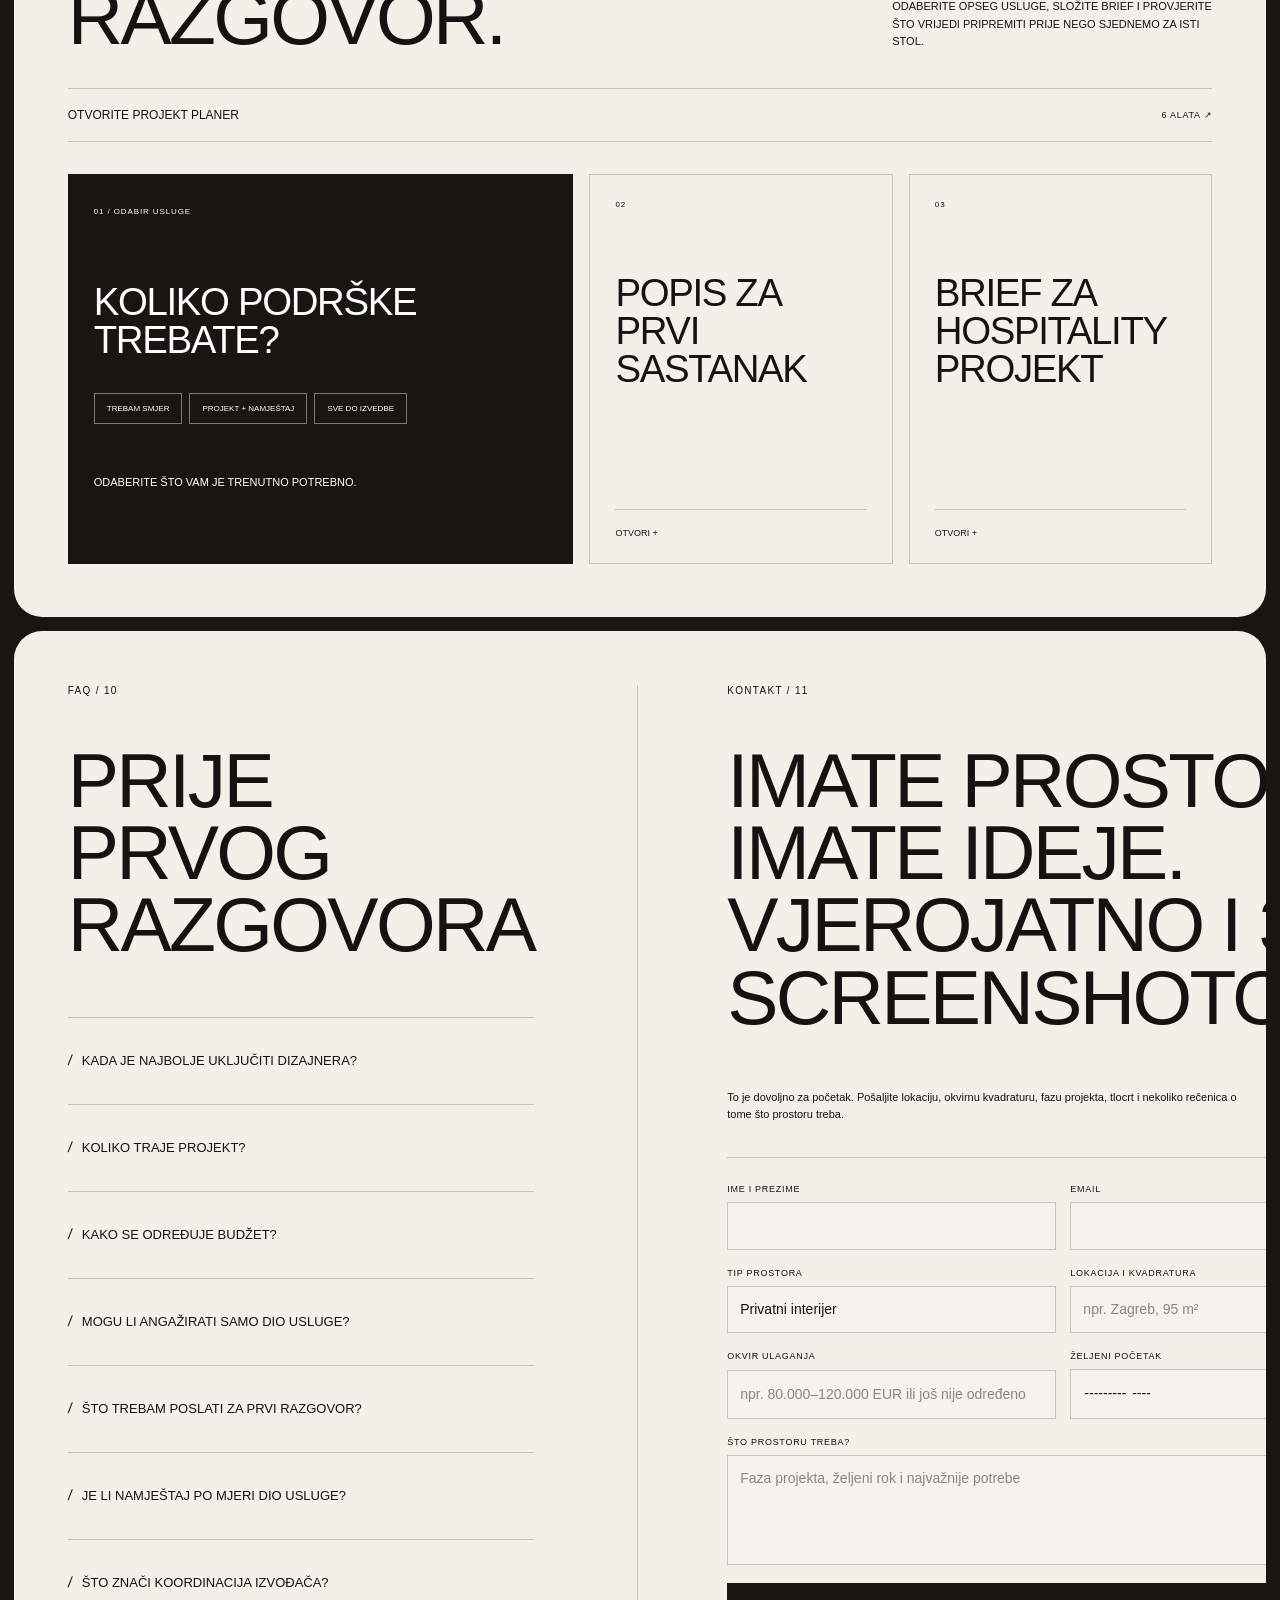
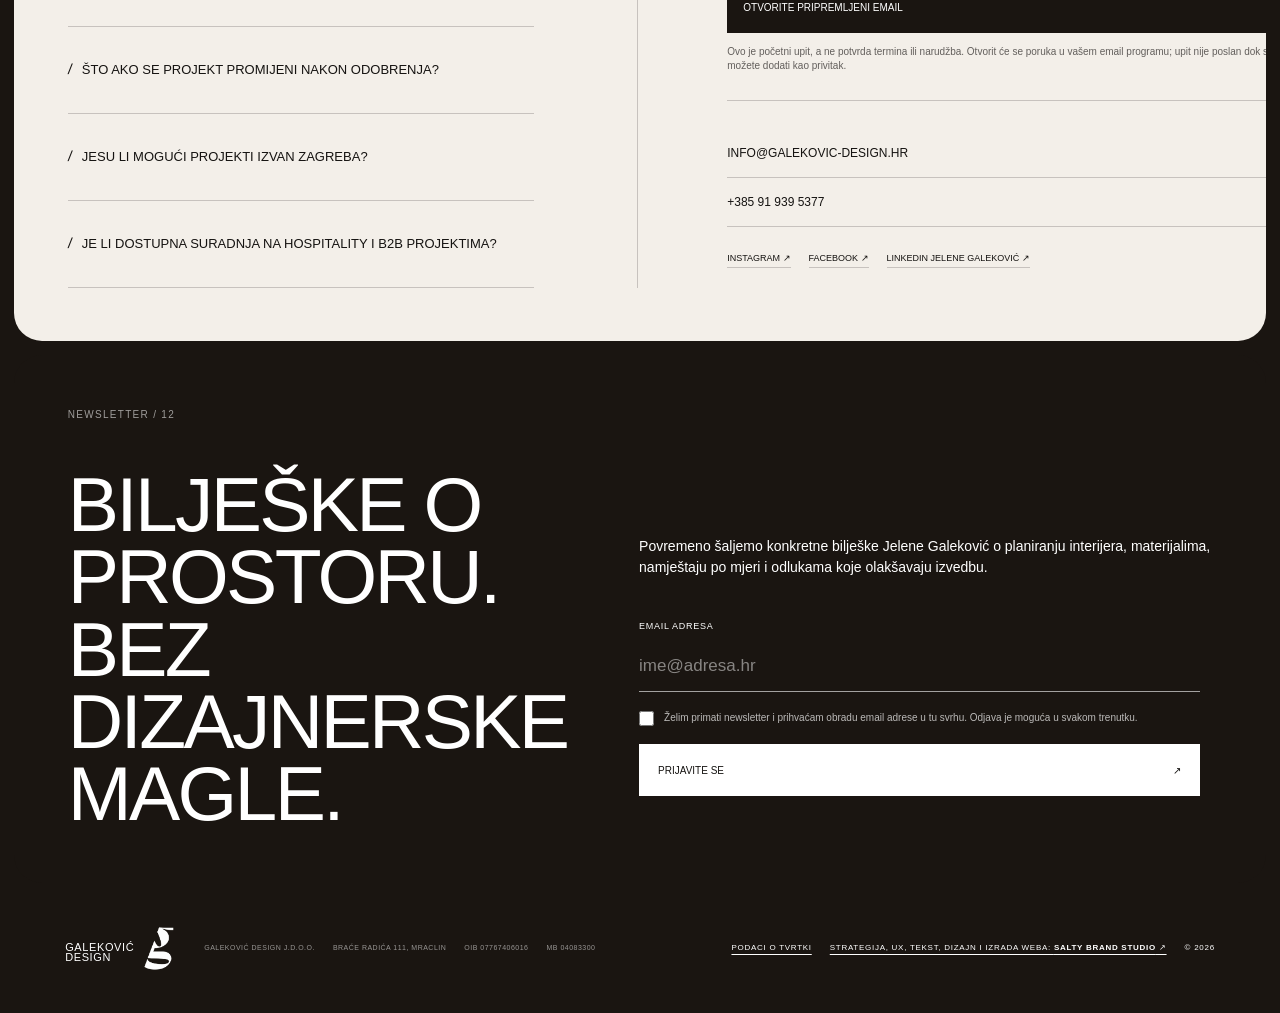
==== commit 8789c407: "Remove em dashes from website copy" ====
--- a/index.html
+++ b/index.html
@@ -77,7 +77,7 @@
       <div class="panel-kicker">Jelena / 01</div>
       <h2>Ne zanima me prostor<br />koji je samo fotogeničan.</h2>
       <div class="intro-grid">
-        <p class="small-copy">Iza Galeković Designa stoji Jelena Galeković, školovana dizajnerica interijera sa 17 godina iskustva. Projektira privatne, poslovne i hospitality prostore — od prvog tlocrta do posljednjeg detalja namještaja.</p>
+        <p class="small-copy">Iza Galeković Designa stoji Jelena Galeković, školovana dizajnerica interijera sa 17 godina iskustva. Projektira privatne, poslovne i hospitality prostore, od prvog tlocrta do posljednjeg detalja namještaja.</p>
         <figure class="portrait-substitute">
           <img src="assets/projects/samobor-03.jpg" alt="Detalj namještaja po mjeri u izvedenom interijeru" />
           <figcaption>Galeković Design / detalj izvedenog interijera</figcaption>
@@ -106,7 +106,7 @@
       <div class="service-grid">
         <article><img src="assets/projects/buzanova-01.jpg" alt="Koncept interijera stana Bužanova" /><b>001</b><h3>Koncept<br />interijera</h3><p>Raspored, atmosfera, materijali i jasan smjer prije nego što krenu skupe odluke.</p><span class="scope-exclusion">Ne uključuje tehničku dokumentaciju, namještaj po mjeri ni koordinaciju izvedbe.</span></article>
         <article><img src="assets/projects/bralo-01.jpg" alt="Projekt interijera Ville Bralo" /><b>002</b><h3>Interijer + namještaj<br />po mjeri</h3><p>Koncept interijera, tehnička razrada i namještaj razvijen za konkretan prostor.</p><span class="scope-exclusion">Ne uključuje koordinaciju izvođača ni završnu kontrolu, osim ako je posebno ugovoreno.</span></article>
-        <article><img src="assets/projects/samobor-01.jpg" alt="Kompletno izveden interijer" /><b>003</b><h3>Cjelovit<br />interijer</h3><p>Projekt, proizvodnja i koordinacija — da detalji ne postanu skupa pitanja na gradilištu.</p><span class="scope-exclusion">Koordinacija nije stručni građevinski nadzor. Točan opseg izvedbe definira se ponudom.</span></article>
+        <article><img src="assets/projects/samobor-01.jpg" alt="Kompletno izveden interijer" /><b>003</b><h3>Cjelovit<br />interijer</h3><p>Projekt, proizvodnja i koordinacija. Tako detalji ne postaju skupa pitanja na gradilištu.</p><span class="scope-exclusion">Koordinacija nije stručni građevinski nadzor. Točan opseg izvedbe definira se ponudom.</span></article>
       </div>
       <div class="scope-guardrails" aria-label="Važno prije početka suradnje">
         <div><span>Prije početka / 01</span><strong>Sve piše u ponudi</strong><p>Opseg, isporuke, broj izmjena, sastanci, obilasci, rok i naknada definiraju se prije početka projekta.</p></div>
@@ -168,7 +168,7 @@
     <section class="panel b2b reveal">
       <div class="section-head">
         <div><div class="panel-kicker">B2B / 07</div><h2>Gost vidi atmosferu.<br />Vi trebate prostor koji radi.</h2></div>
-        <p>Boutique hoteli, vile, restorani, uredi i projekti za developere. Identitet, namještaj po mjeri i izvedbu planiramo kao jednu cjelinu — i za prvi dojam i za tisućiti radni dan.</p>
+        <p>Boutique hoteli, vile, restorani, uredi i projekti za developere. Identitet, namještaj po mjeri i izvedbu planiramo kao jednu cjelinu, i za prvi dojam i za tisućiti radni dan.</p>
       </div>
       <div class="b2b-gallery"><img src="assets/projects/viganj-03.jpg" alt="Hospitality interijer" /><img src="assets/projects/bralo-02.jpg" alt="Privatna vila" /><img src="assets/projects/viganj-02.jpg" alt="Detalj hospitality interijera" /></div>
     </section>
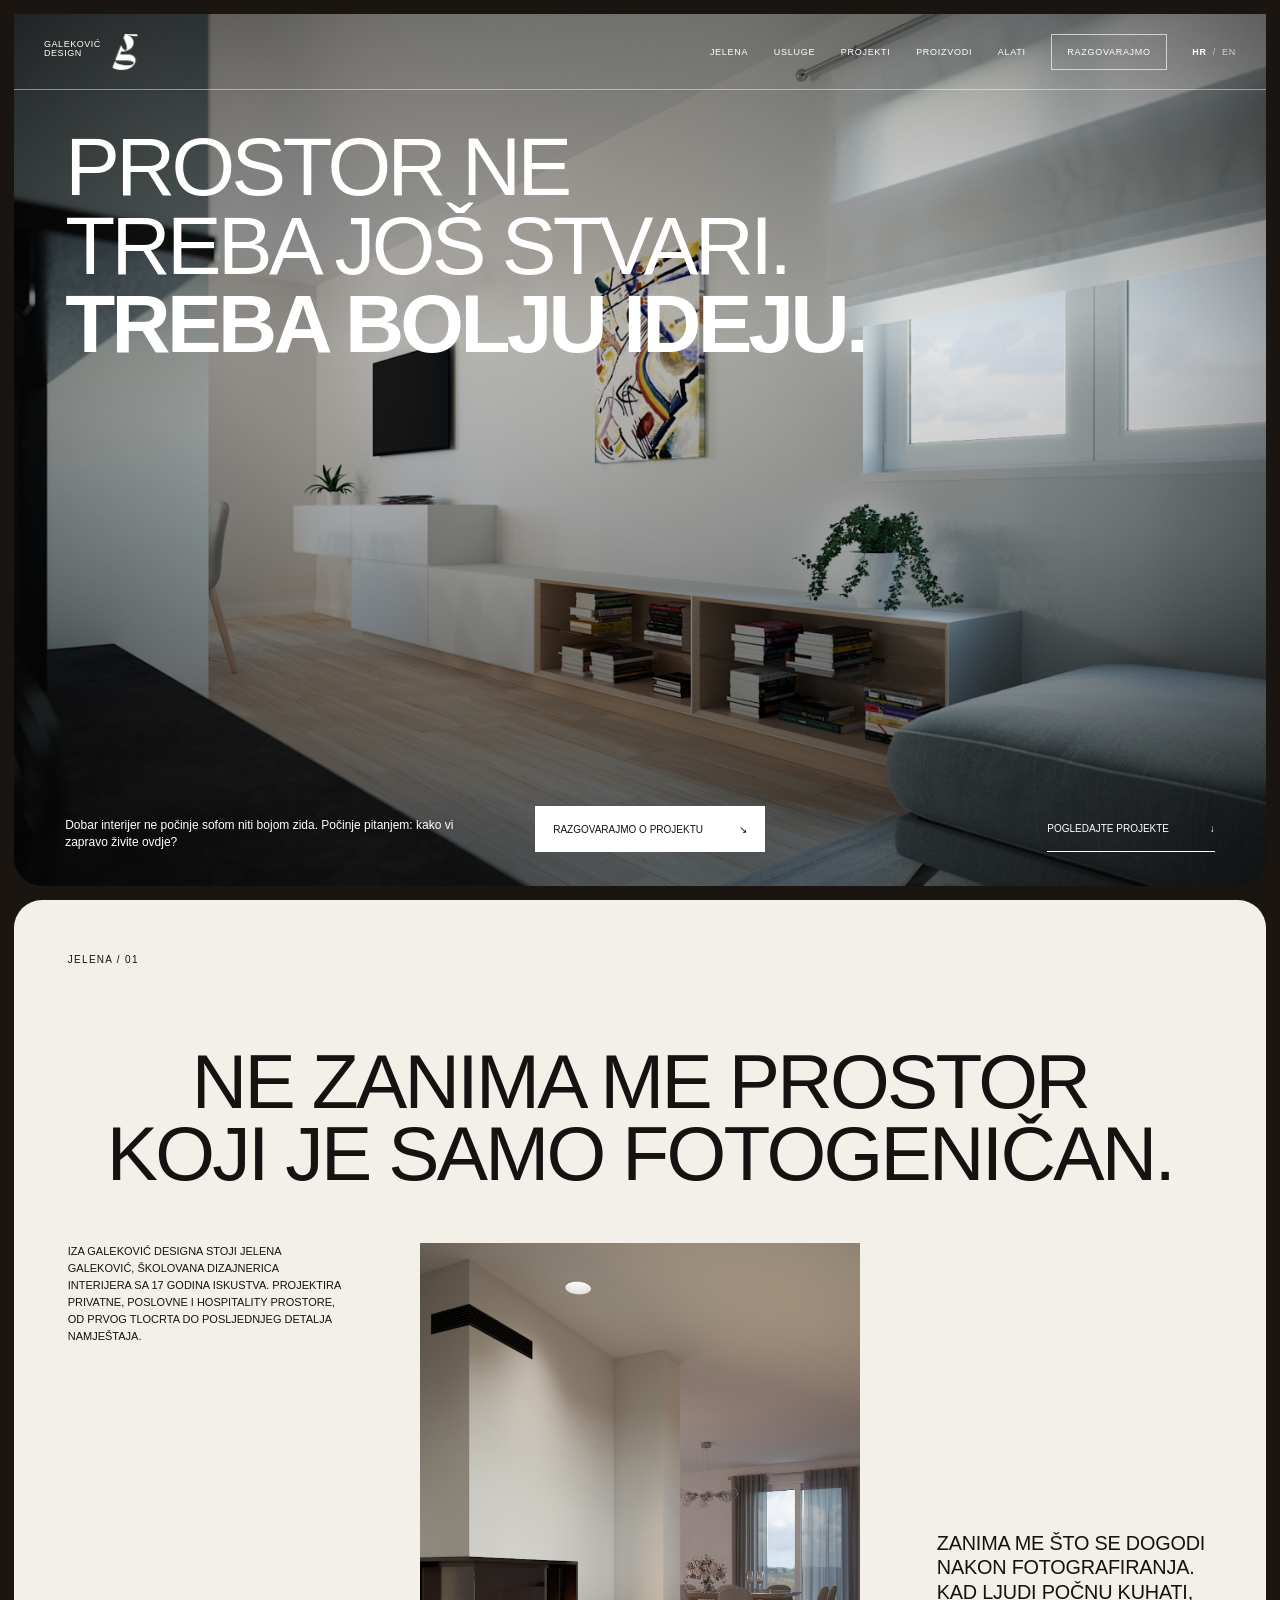
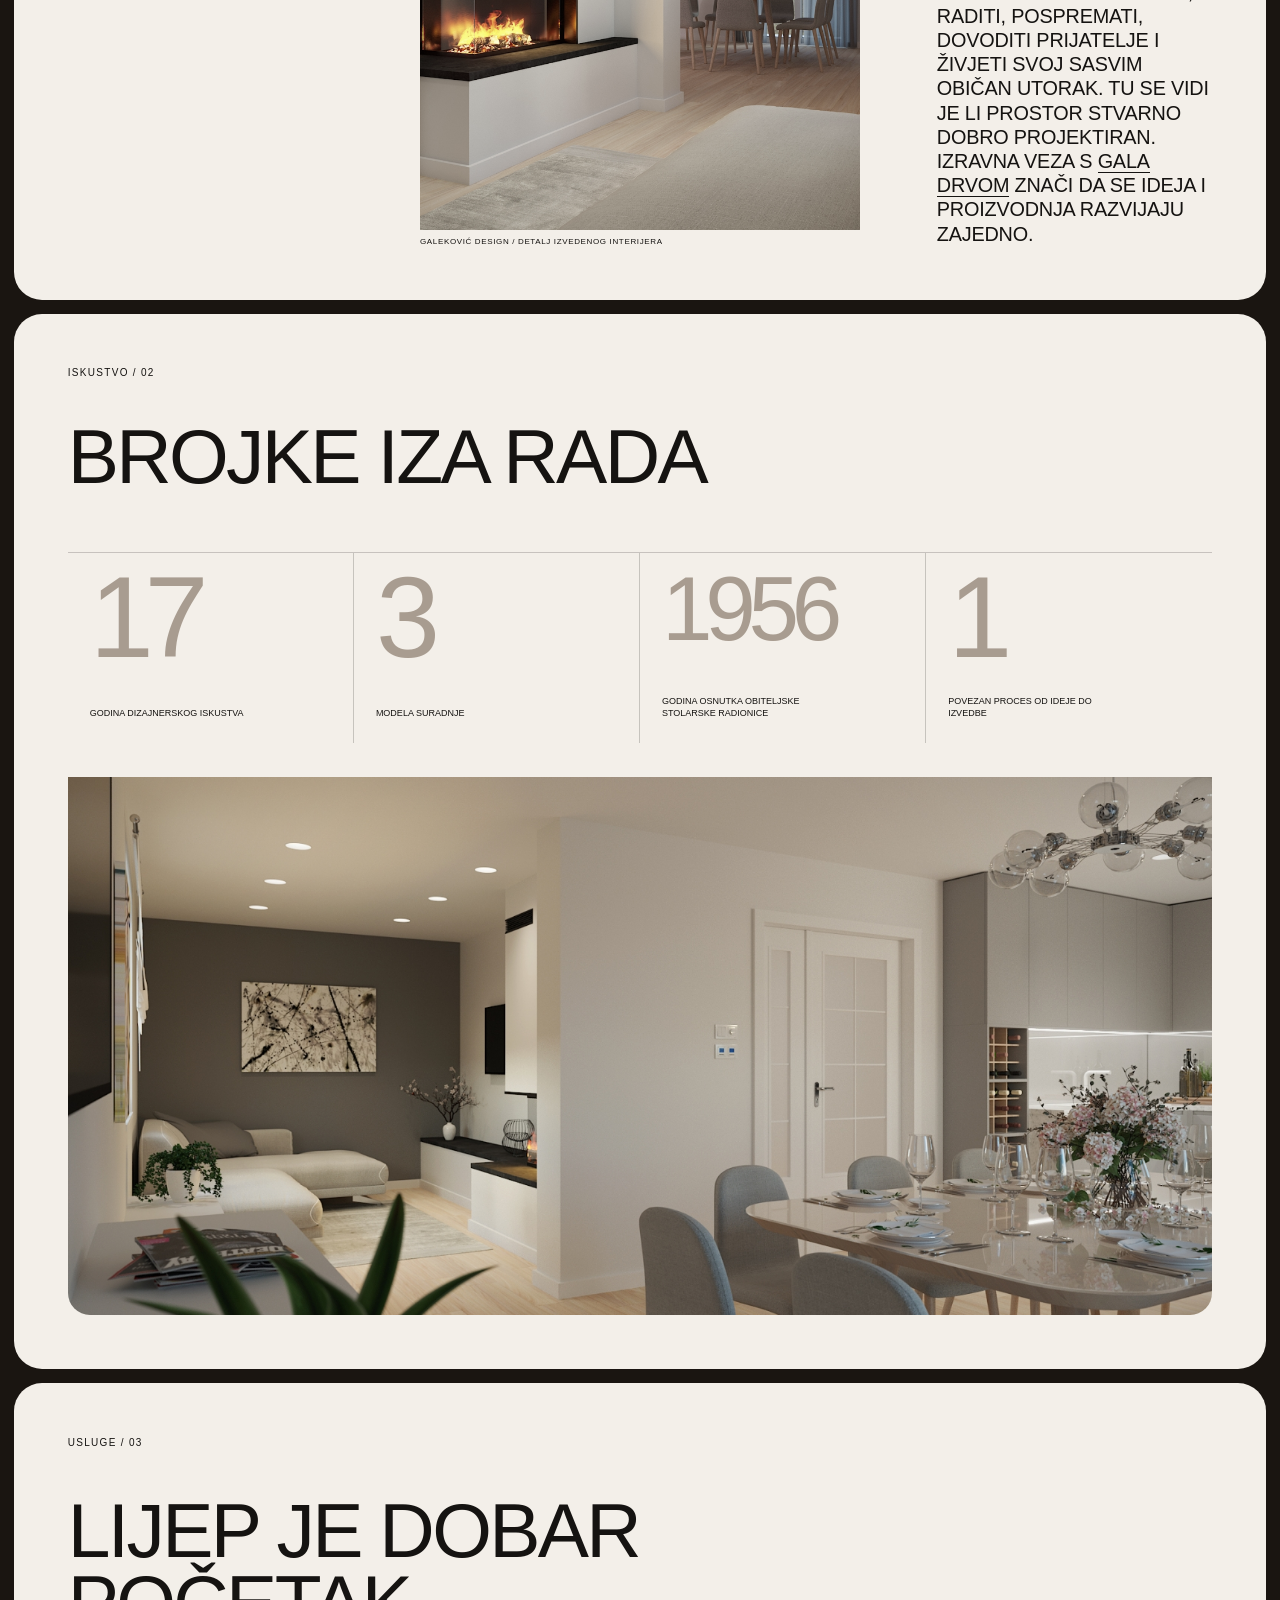
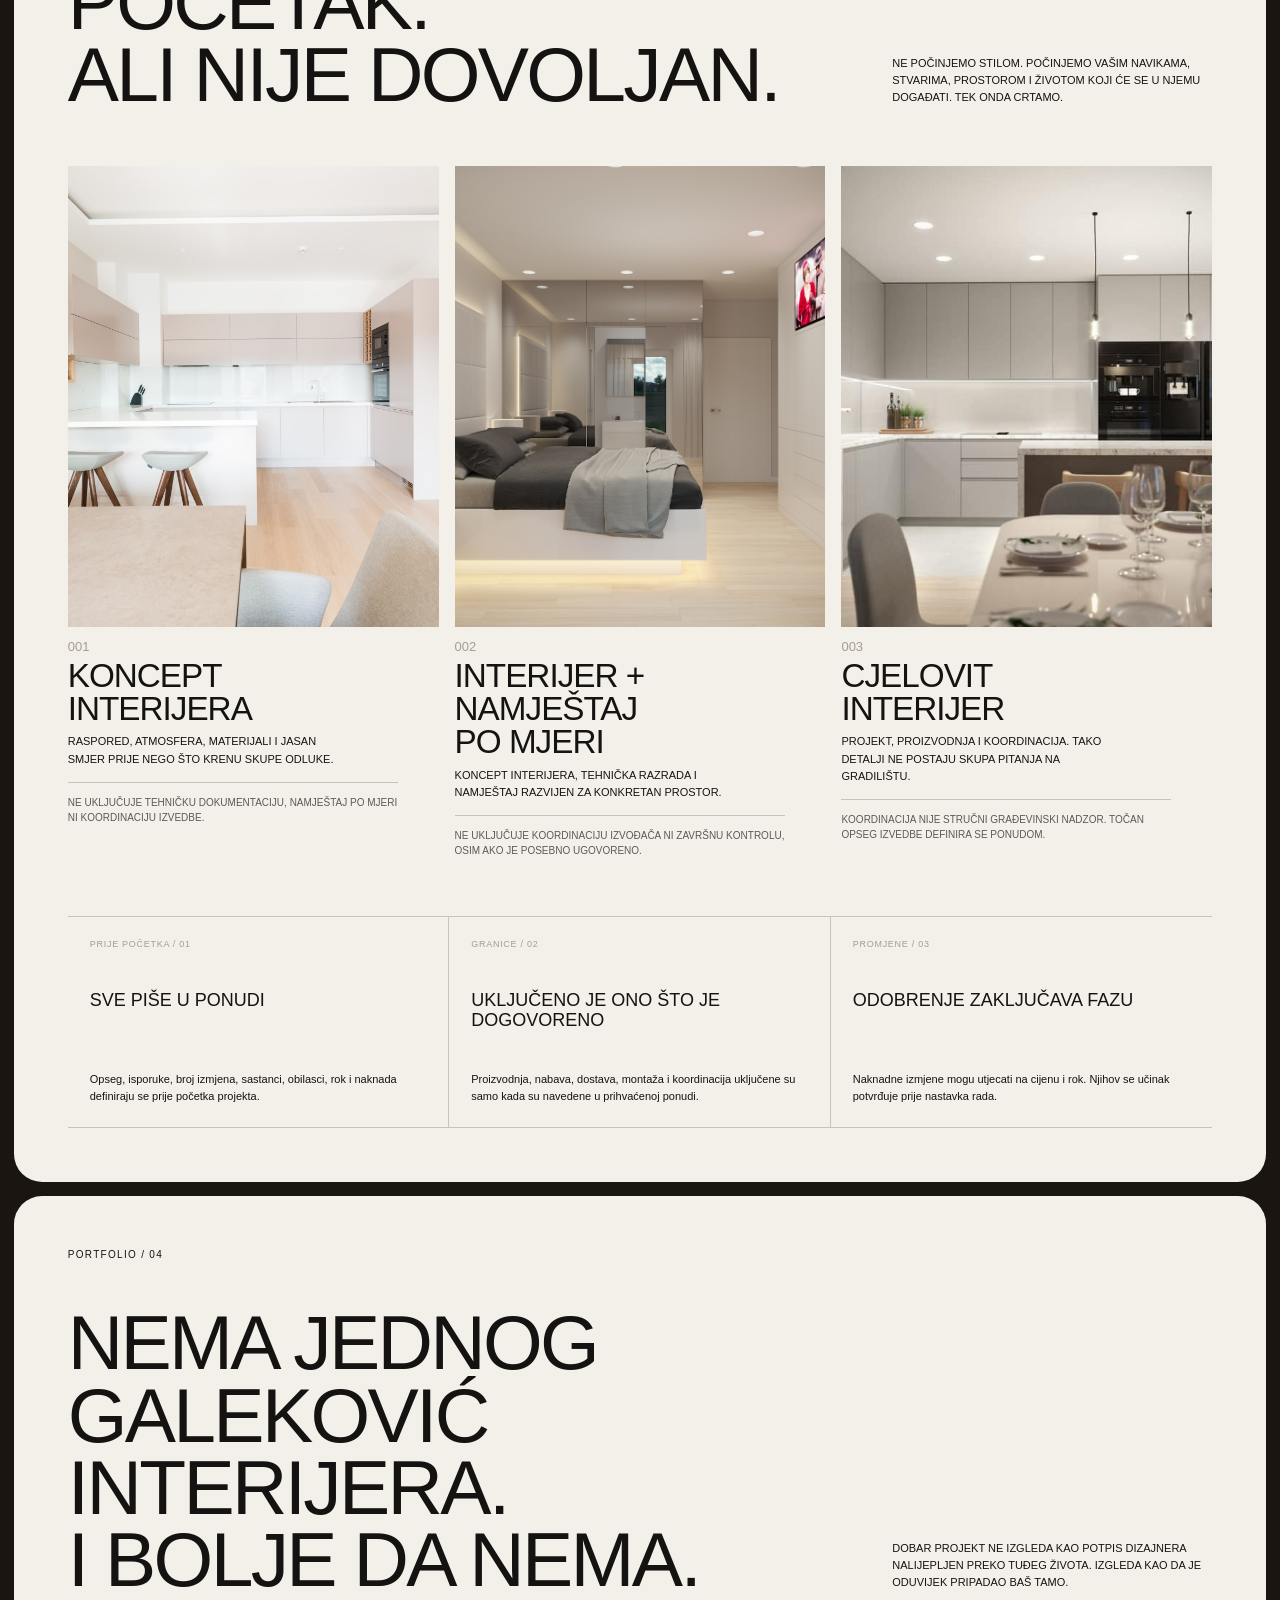
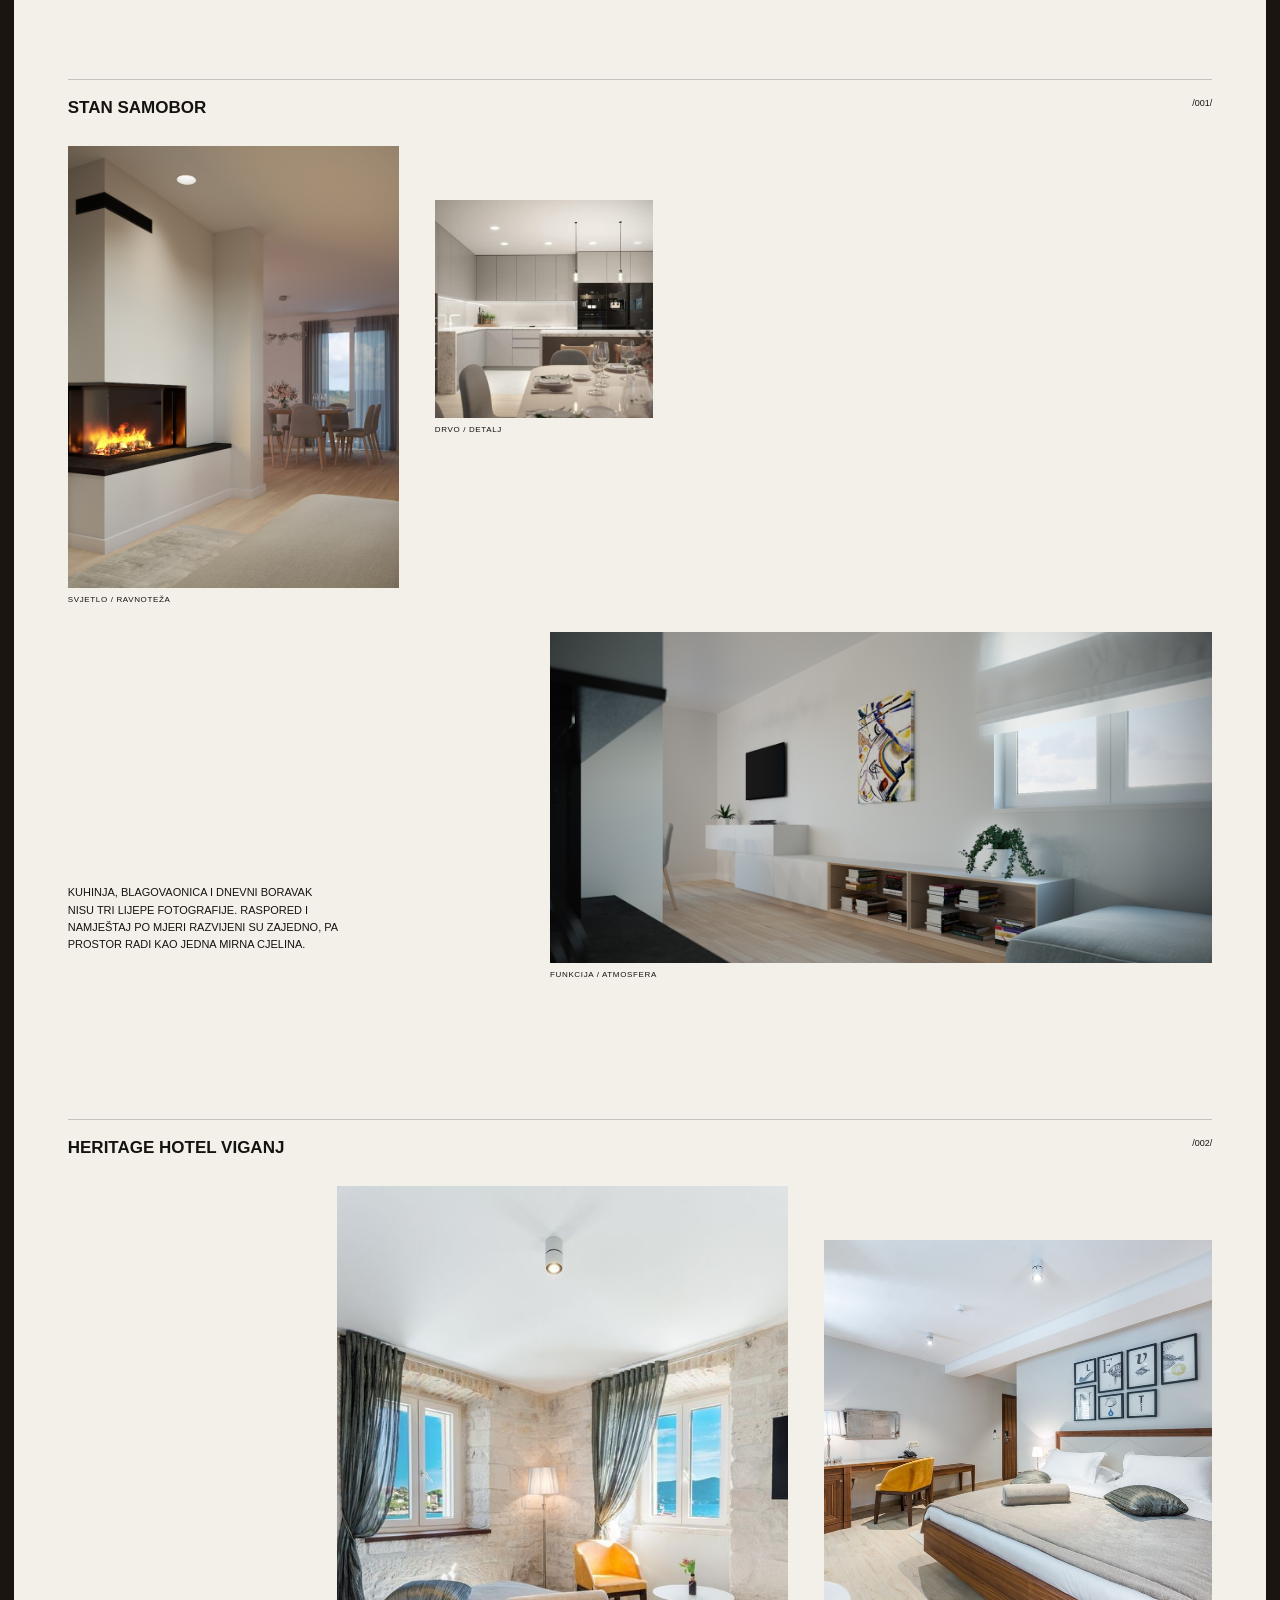
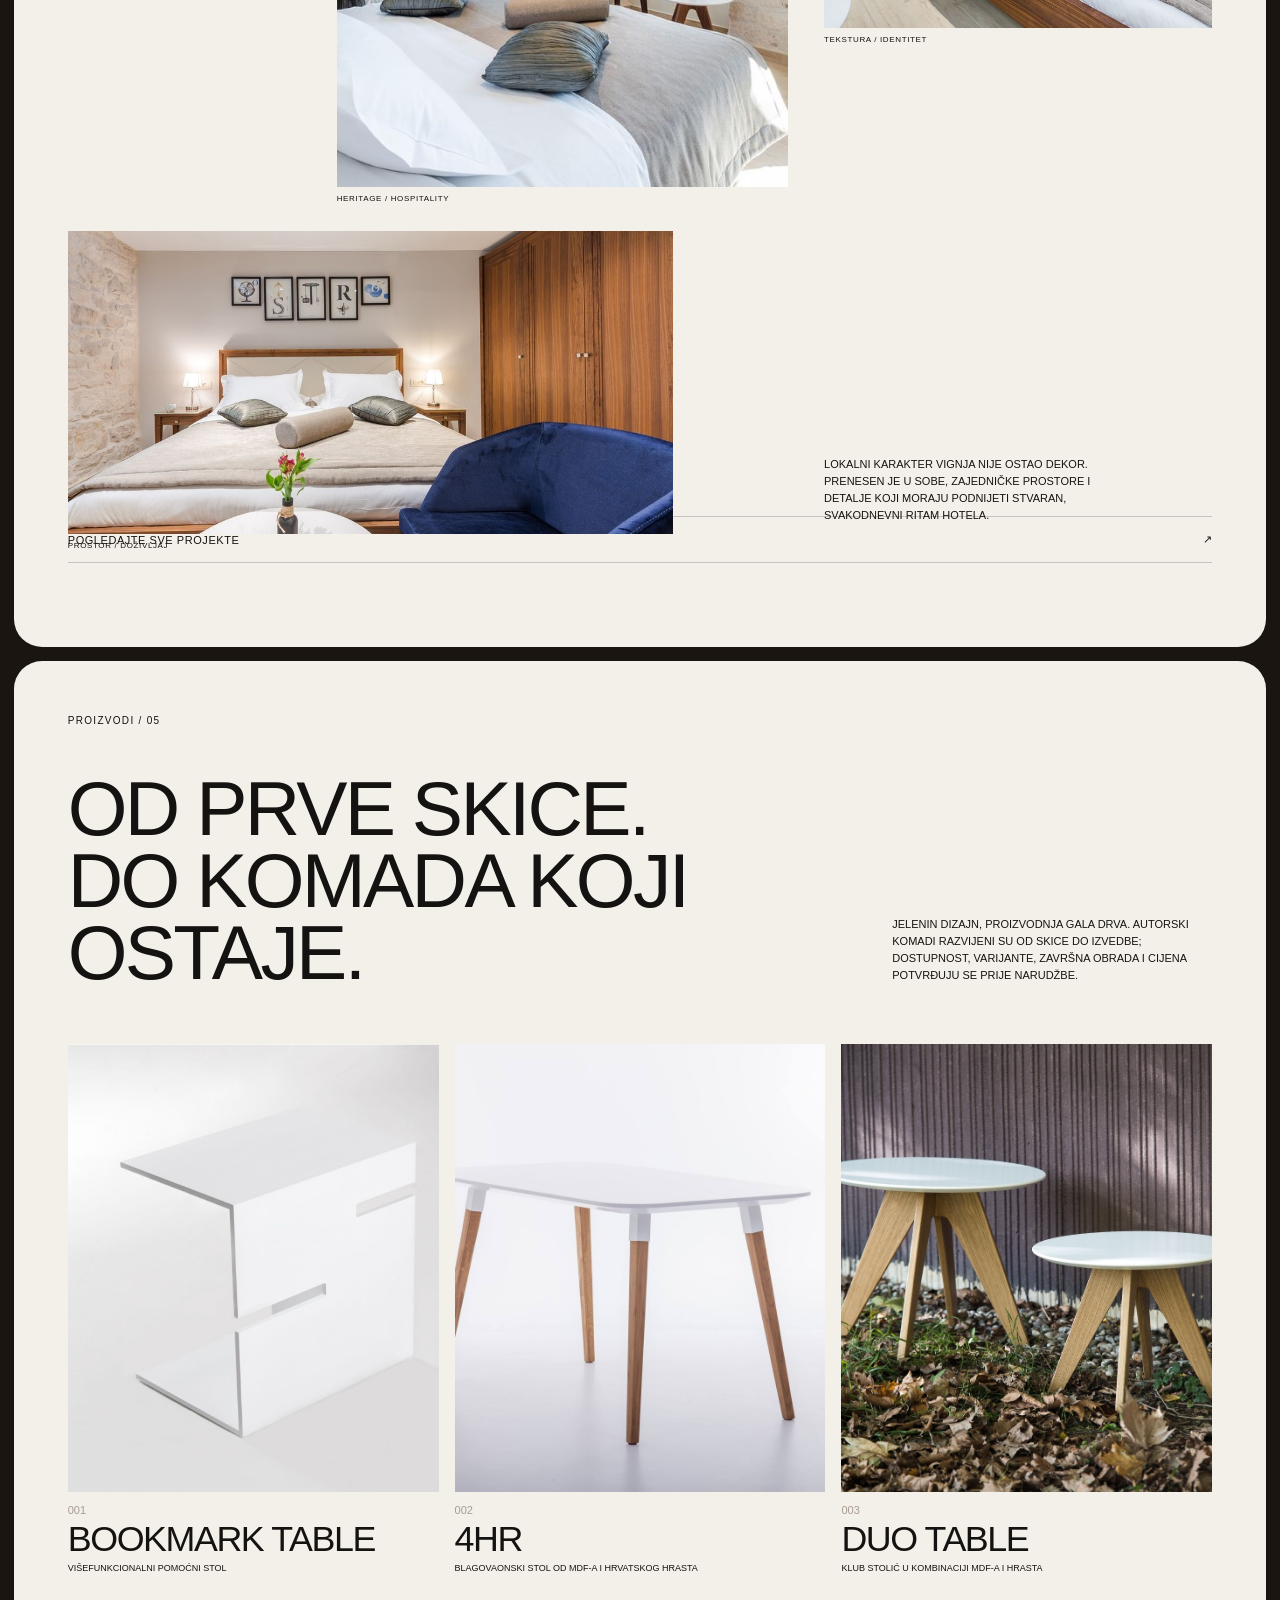
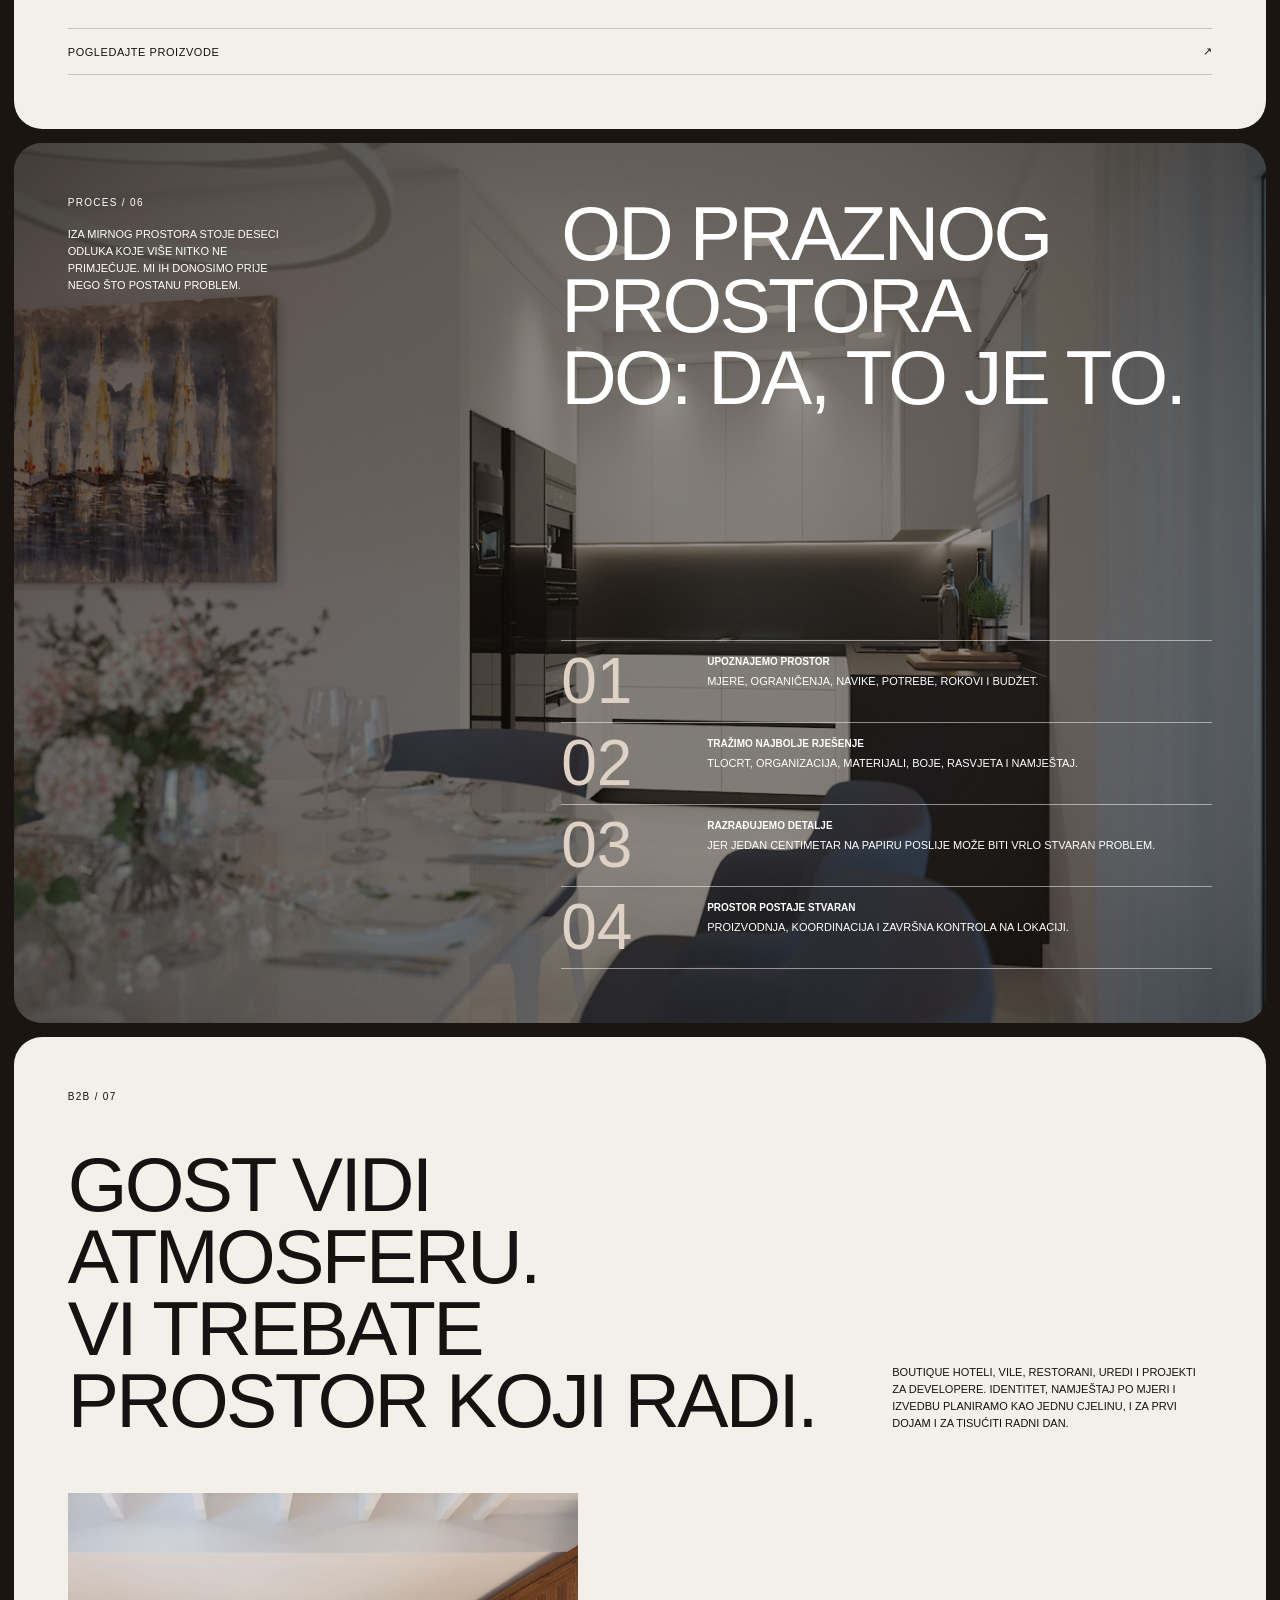
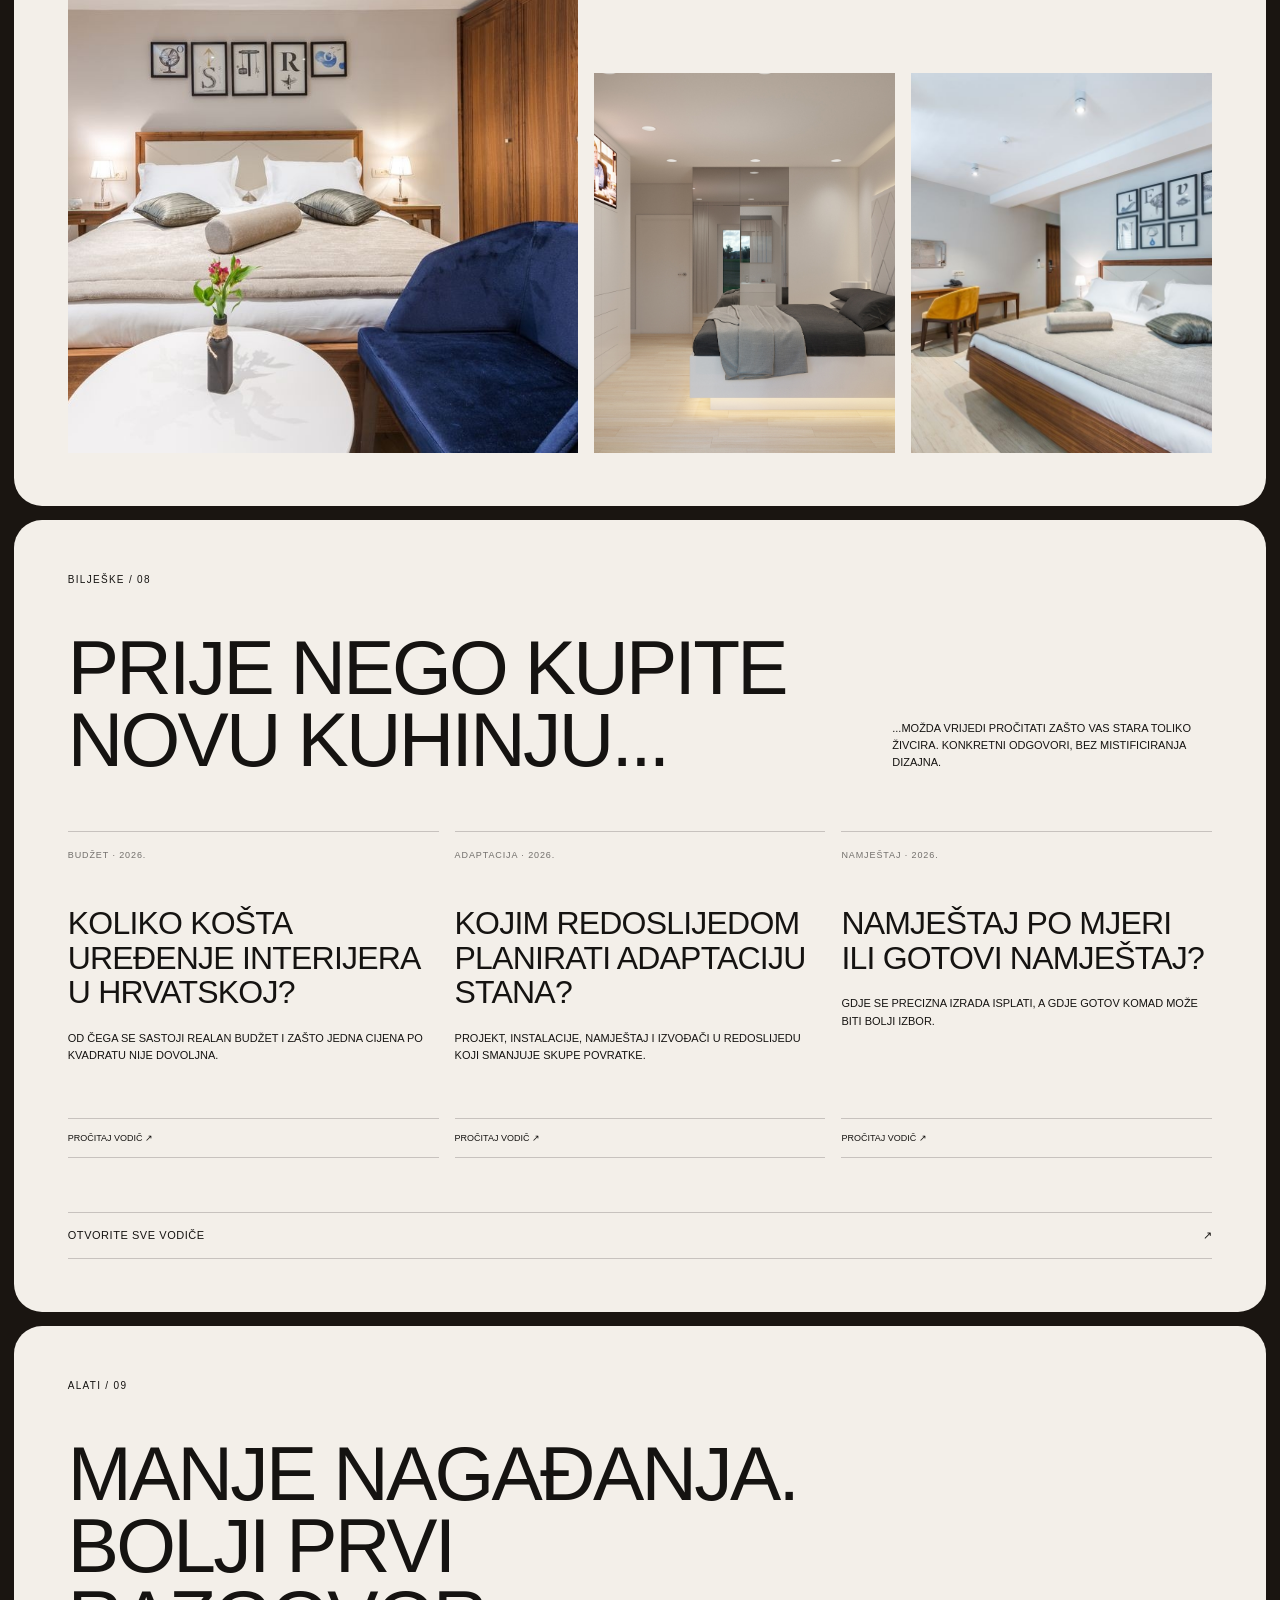
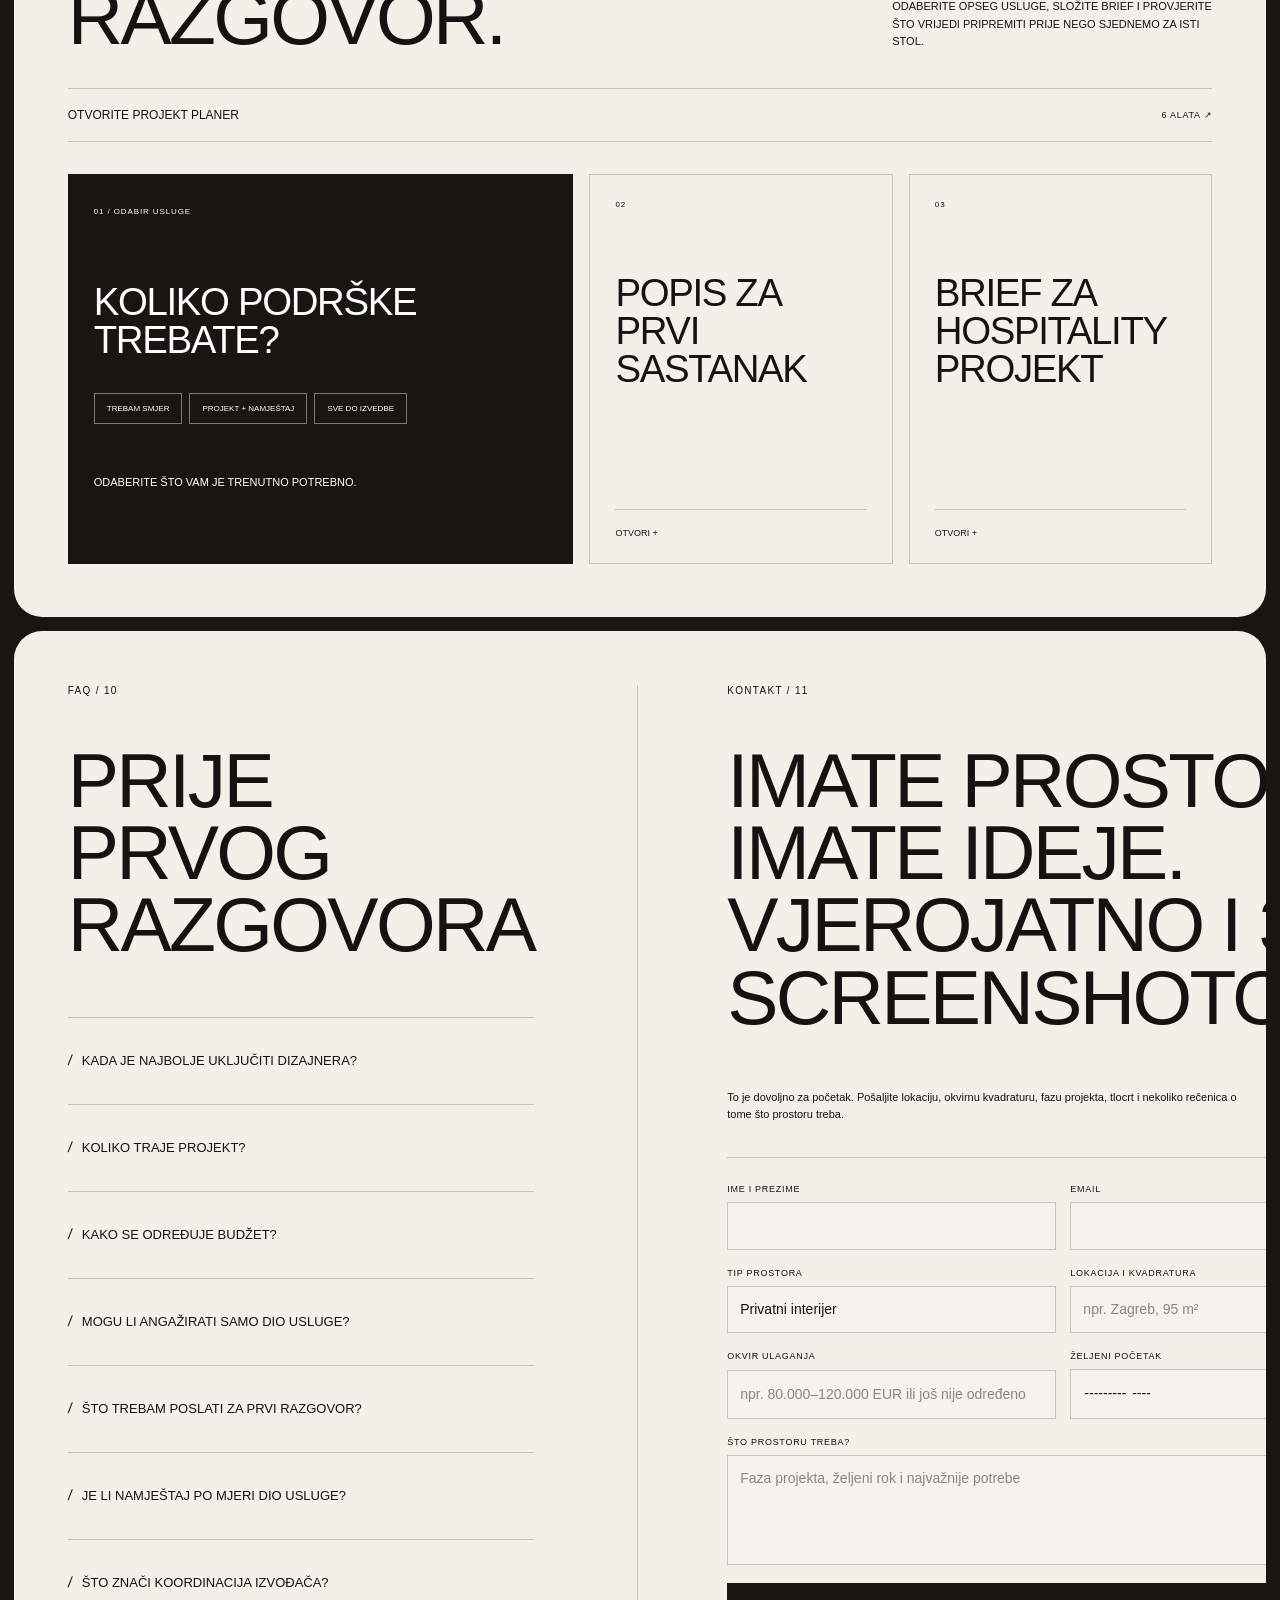
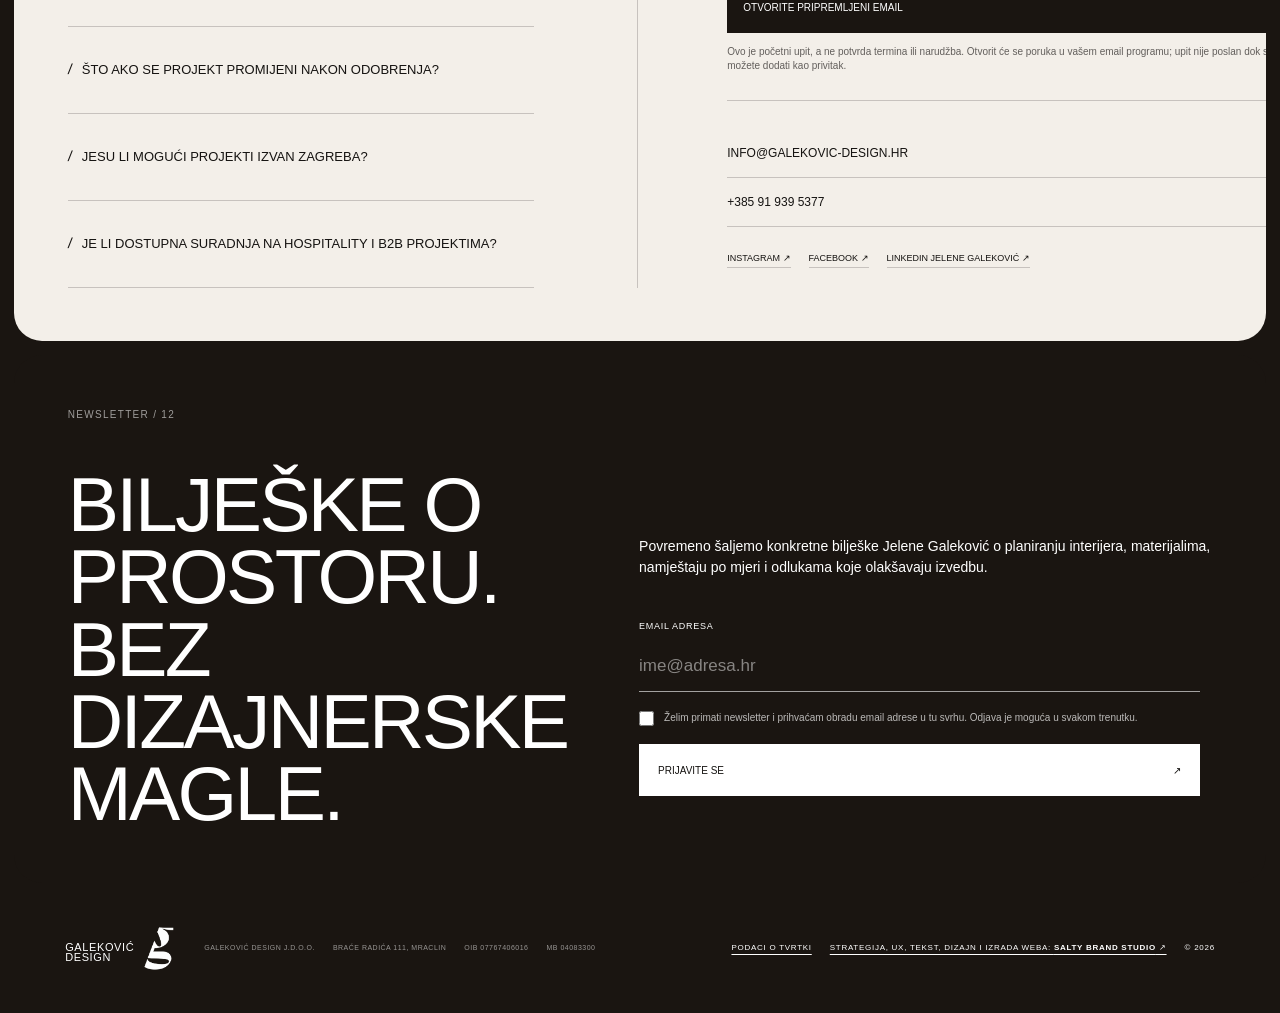
==== commit 2ad1a9d9: "Refine hero introduction wording" ====
--- a/index.html
+++ b/index.html
@@ -65,7 +65,7 @@
     <div class="hero-content">
       <h1>Prostor ne treba još stvari.<br /><strong>Treba bolju ideju.</strong></h1>
       <div class="hero-bottom">
-        <p>Dobar interijer ne počinje sofom ni bojom zida. Počinje pitanjem: kako vi zapravo živite ovdje?</p>
+        <p>Dobar interijer ne počinje sofom niti bojom zida. Počinje pitanjem: kako vi zapravo živite ovdje?</p>
         <a class="primary-link" href="#kontakt">Razgovarajmo o projektu <span>↘</span></a>
         <a class="underline-link" href="#projekti">Pogledajte projekte <span>↓</span></a>
       </div>
--- a/styles.css
+++ b/styles.css
@@ -228,3 +228,30 @@
   .scope-guardrails strong{margin:24px 0 12px;font-size:20px}
   .scope-guardrails p{margin:0;font-size:12px}
 }
+
+/* Responsive guardrails for long editorial headlines and the closing sections. */
+.panel h2,.process h2{max-width:100%;text-wrap:balance}
+
+@media(max-width:1240px) and (min-width:761px){
+  .newsletter-panel{grid-template-columns:1fr;gap:58px}
+  .newsletter-panel h2{max-width:920px;font-size:clamp(58px,7.2vw,84px)}
+  .newsletter-content{width:min(100%,760px)}
+  footer{grid-template-columns:auto minmax(0,1fr);gap:22px 34px;align-items:start}
+  .footer-meta{grid-column:1/-1;justify-content:flex-start}
+}
+
+@media(max-width:360px){
+  :root{--pad:18px}
+  .hero-content{padding-left:14px;padding-right:14px}
+  .hero h1{font-size:clamp(34px,14vw,48px);line-height:.98}
+  .panel h2,.process h2{font-size:clamp(27px,10.8vw,39px);line-height:1.03;letter-spacing:-.018em}
+  .service-grid h3,.article-card h3,.service-finder h3,.tool-card h3{font-size:30px}
+  .process-content{padding-left:18px;padding-right:18px}
+  .process li{grid-template-columns:56px minmax(0,1fr);gap:14px}
+  .newsletter-panel{gap:38px}
+  .newsletter-panel h2{margin-top:36px}
+  .newsletter-content>p{font-size:12px}
+  footer{padding-left:12px;padding-right:12px}
+  .footer-legal,.footer-meta{min-width:0}
+  .footer-meta a{overflow-wrap:anywhere}
+}
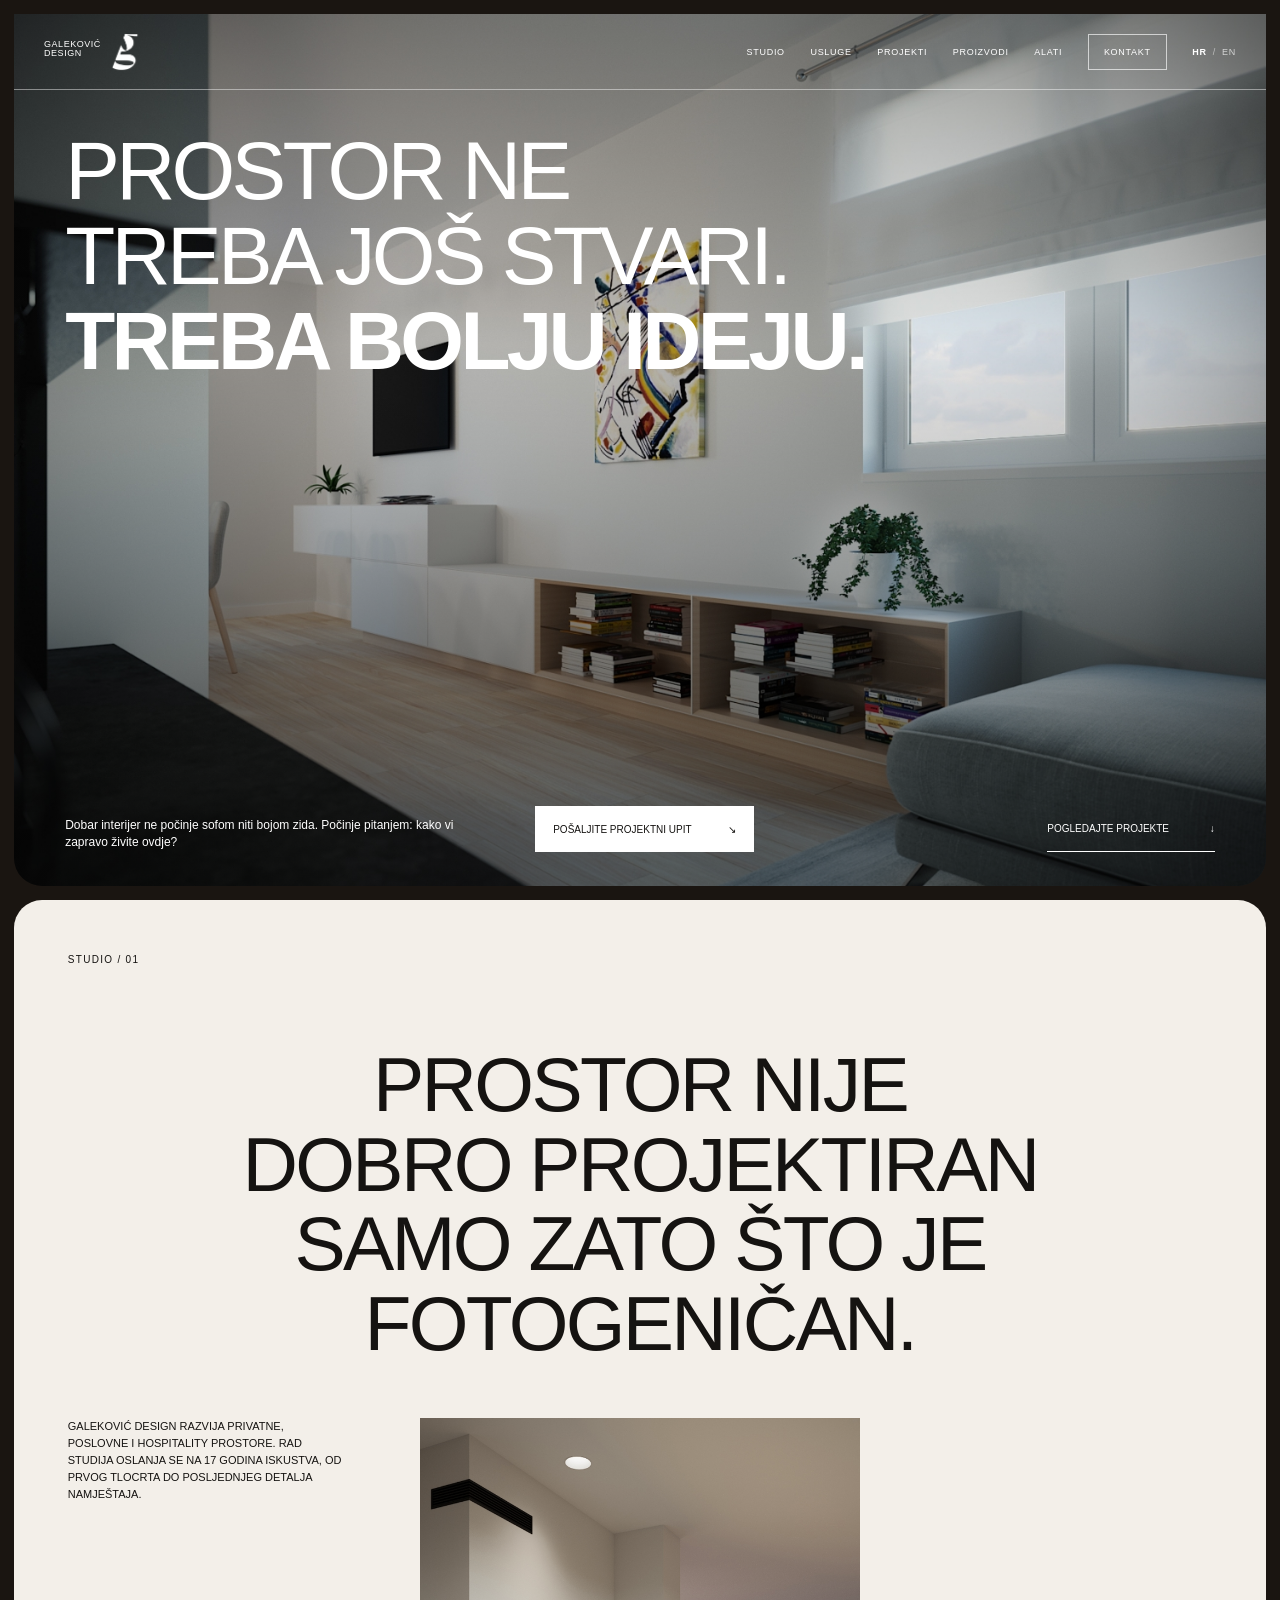
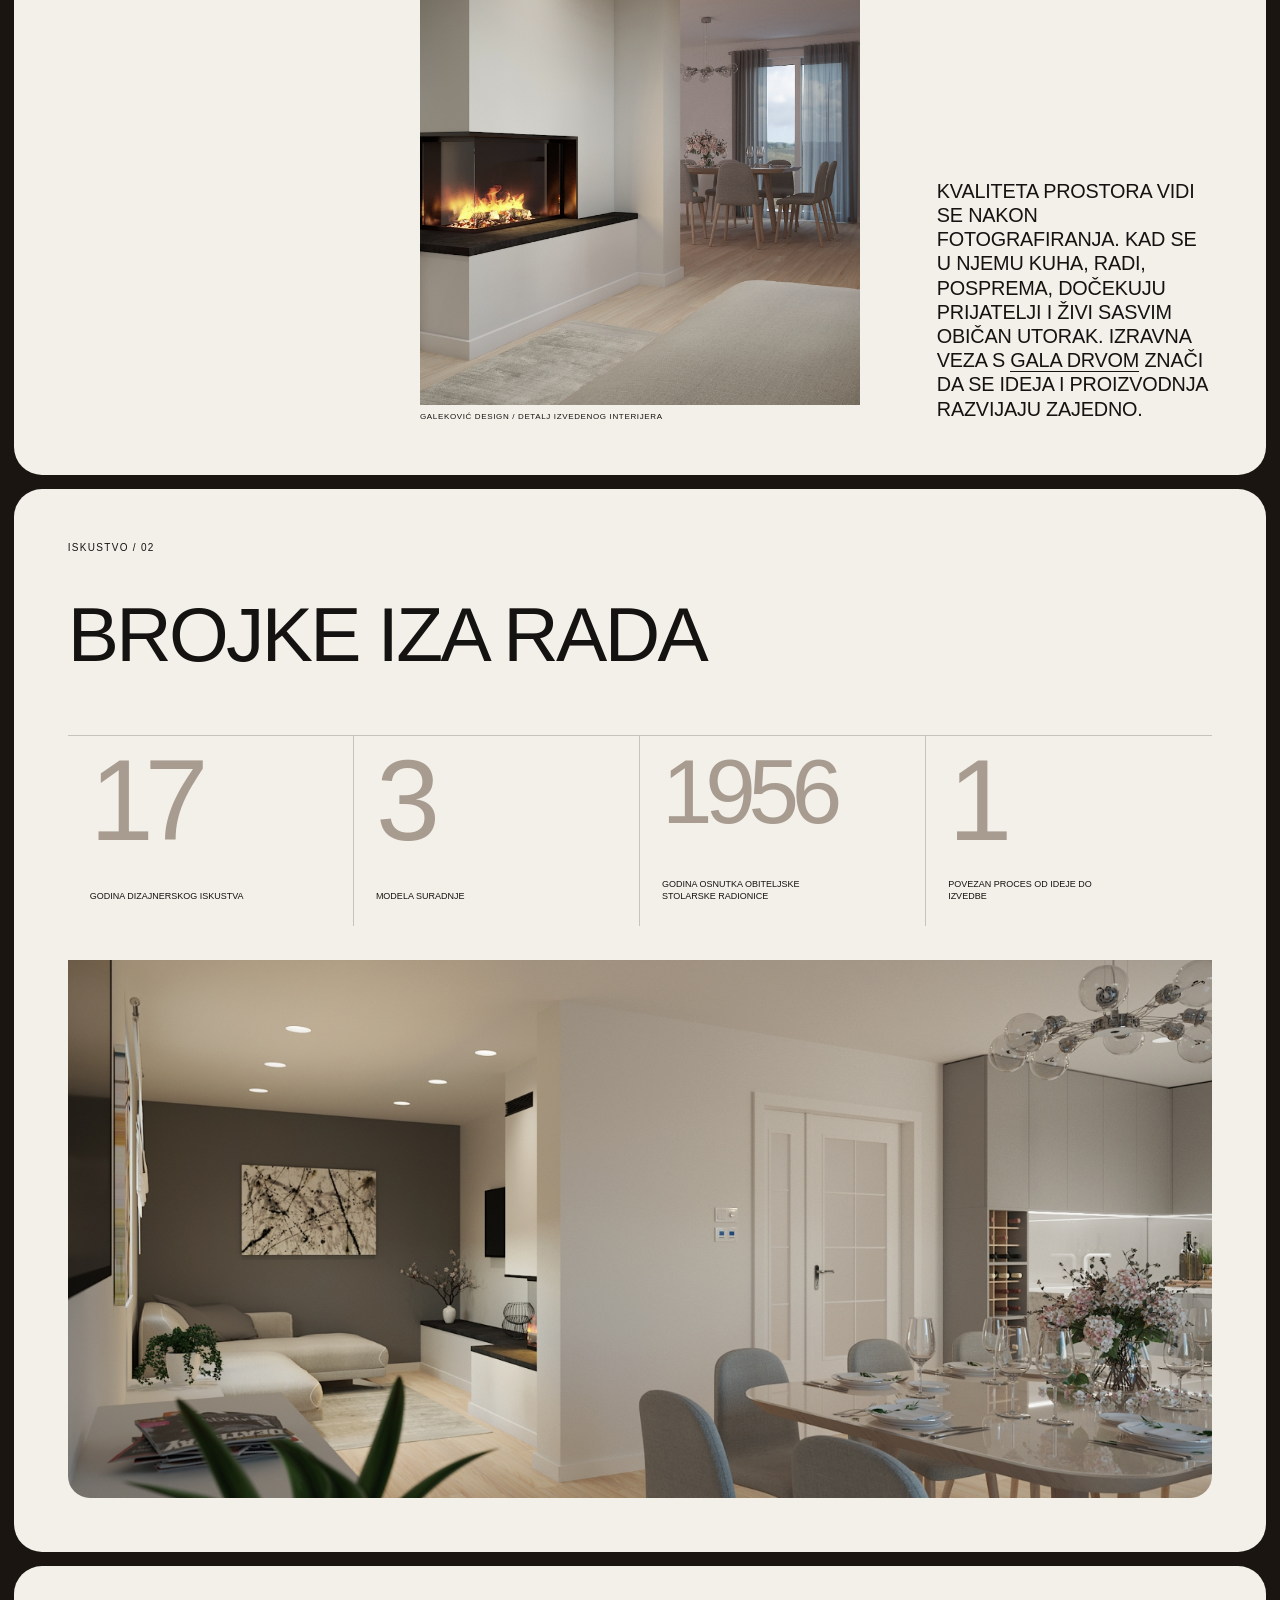
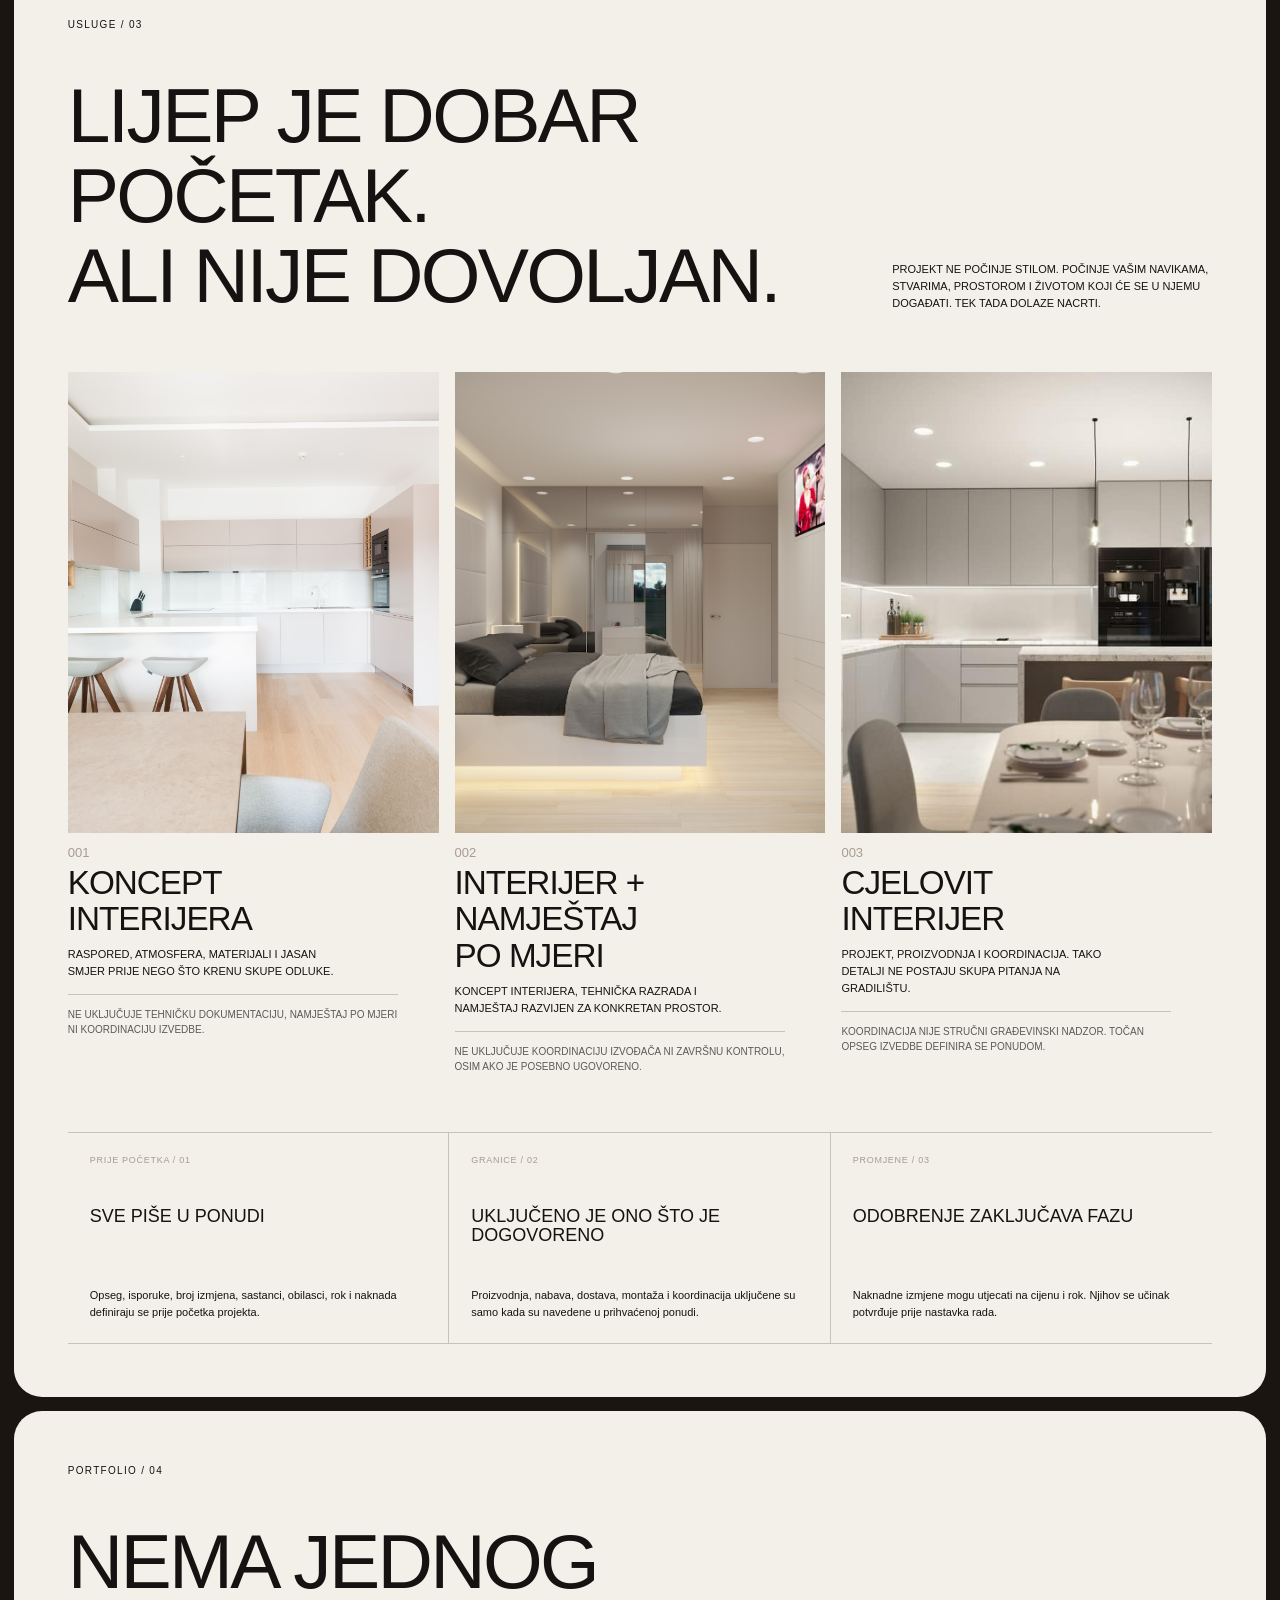
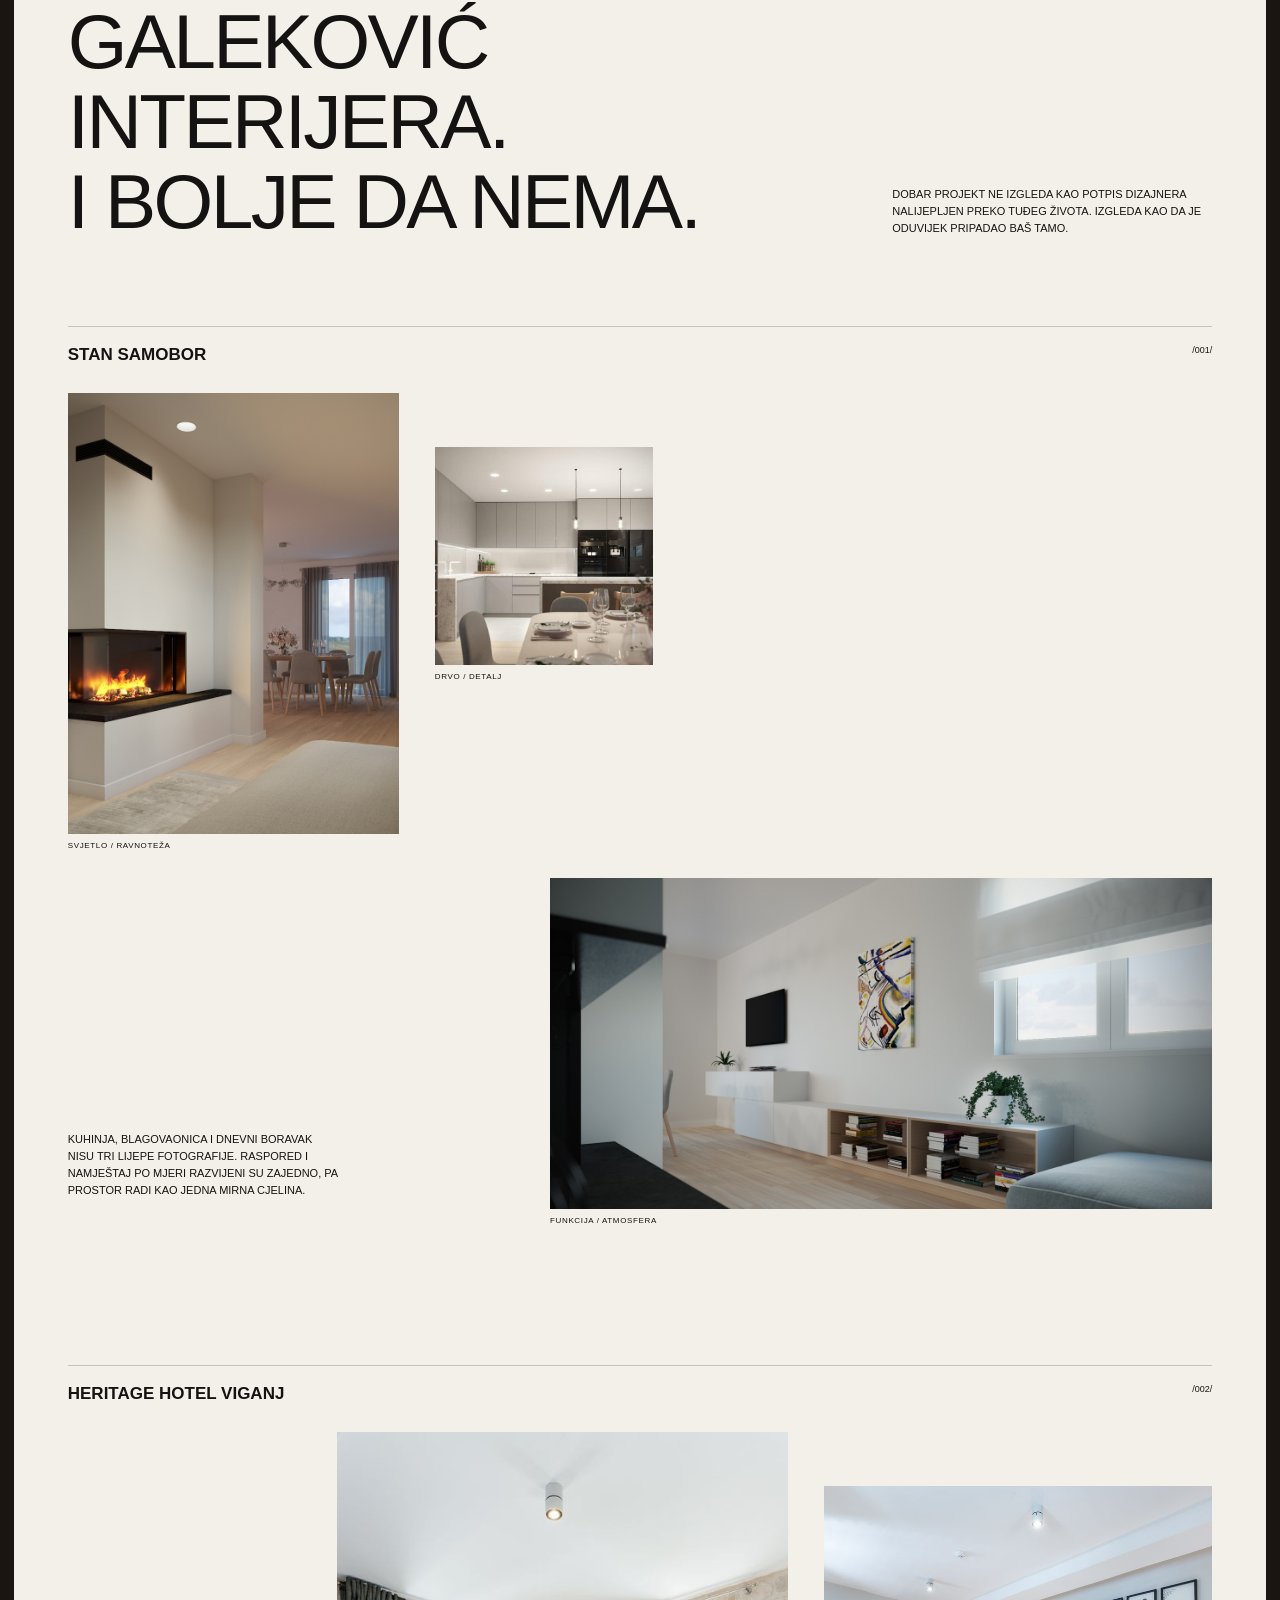
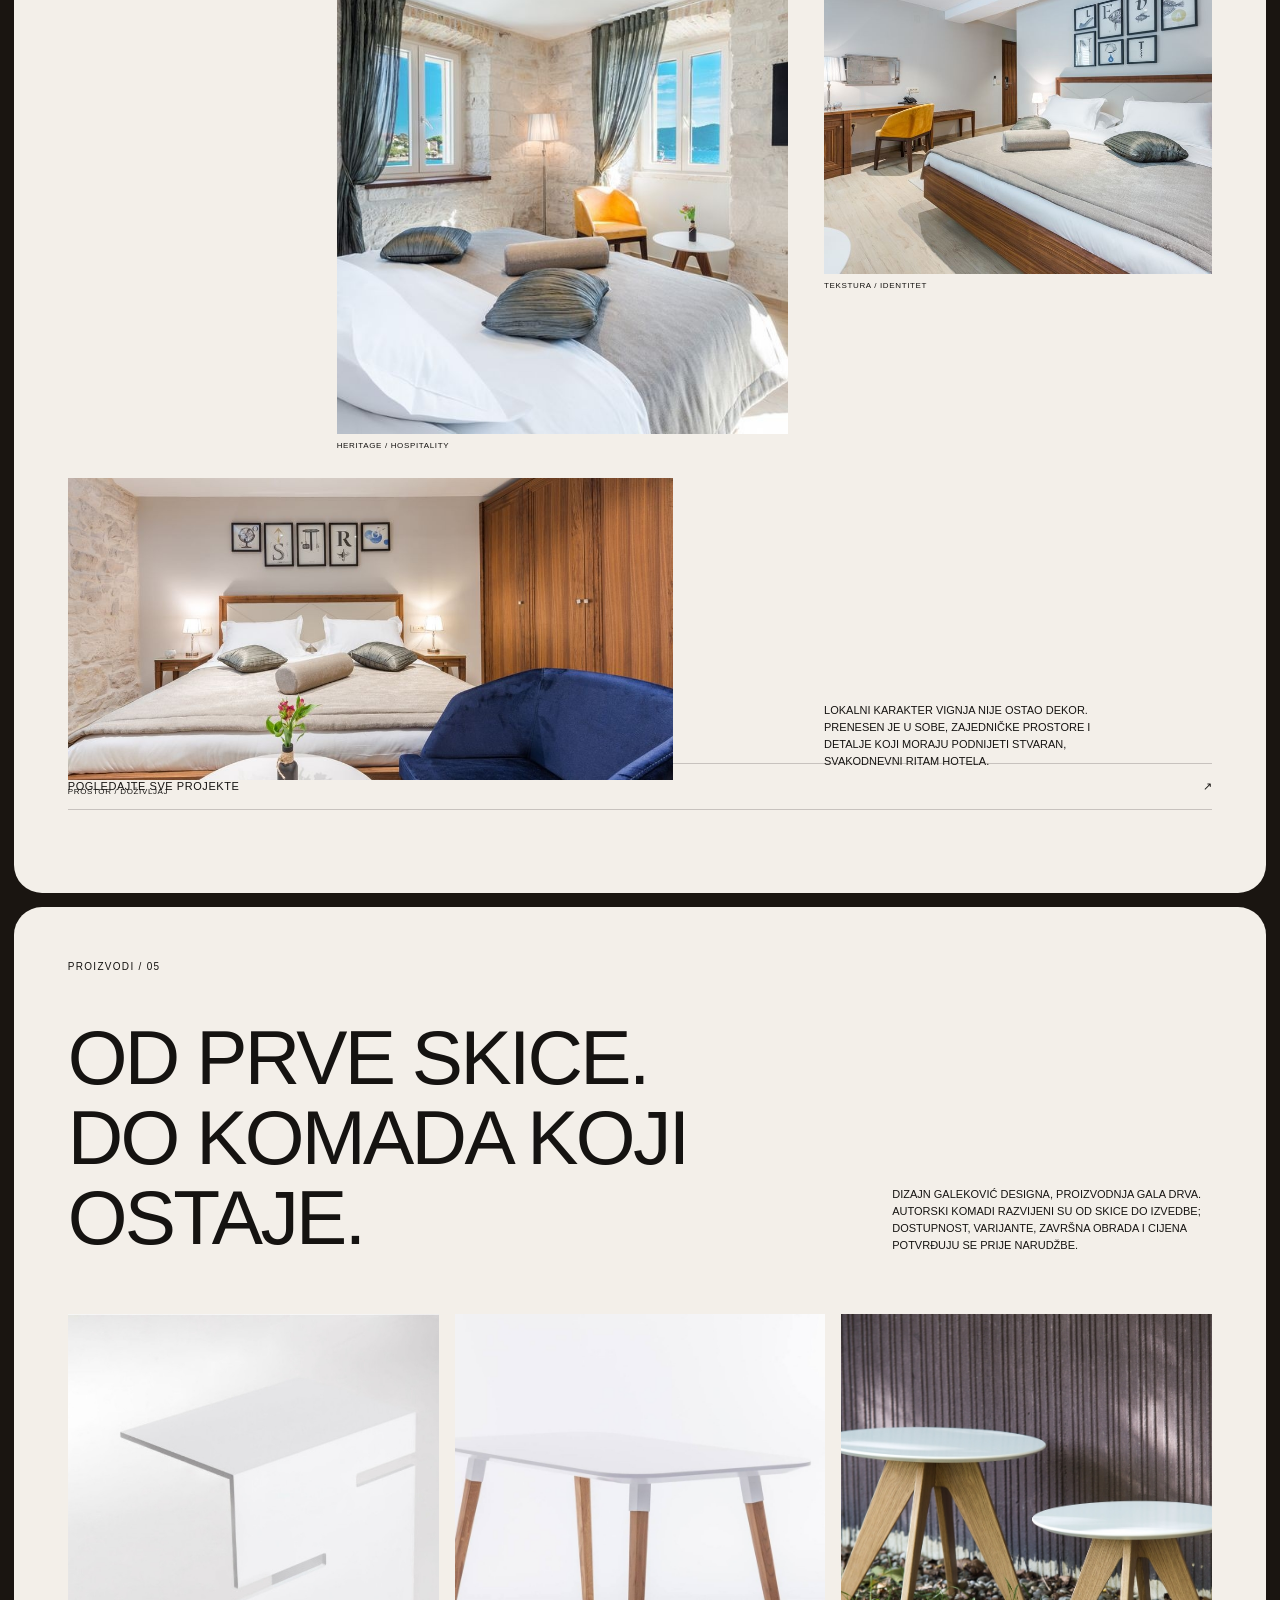
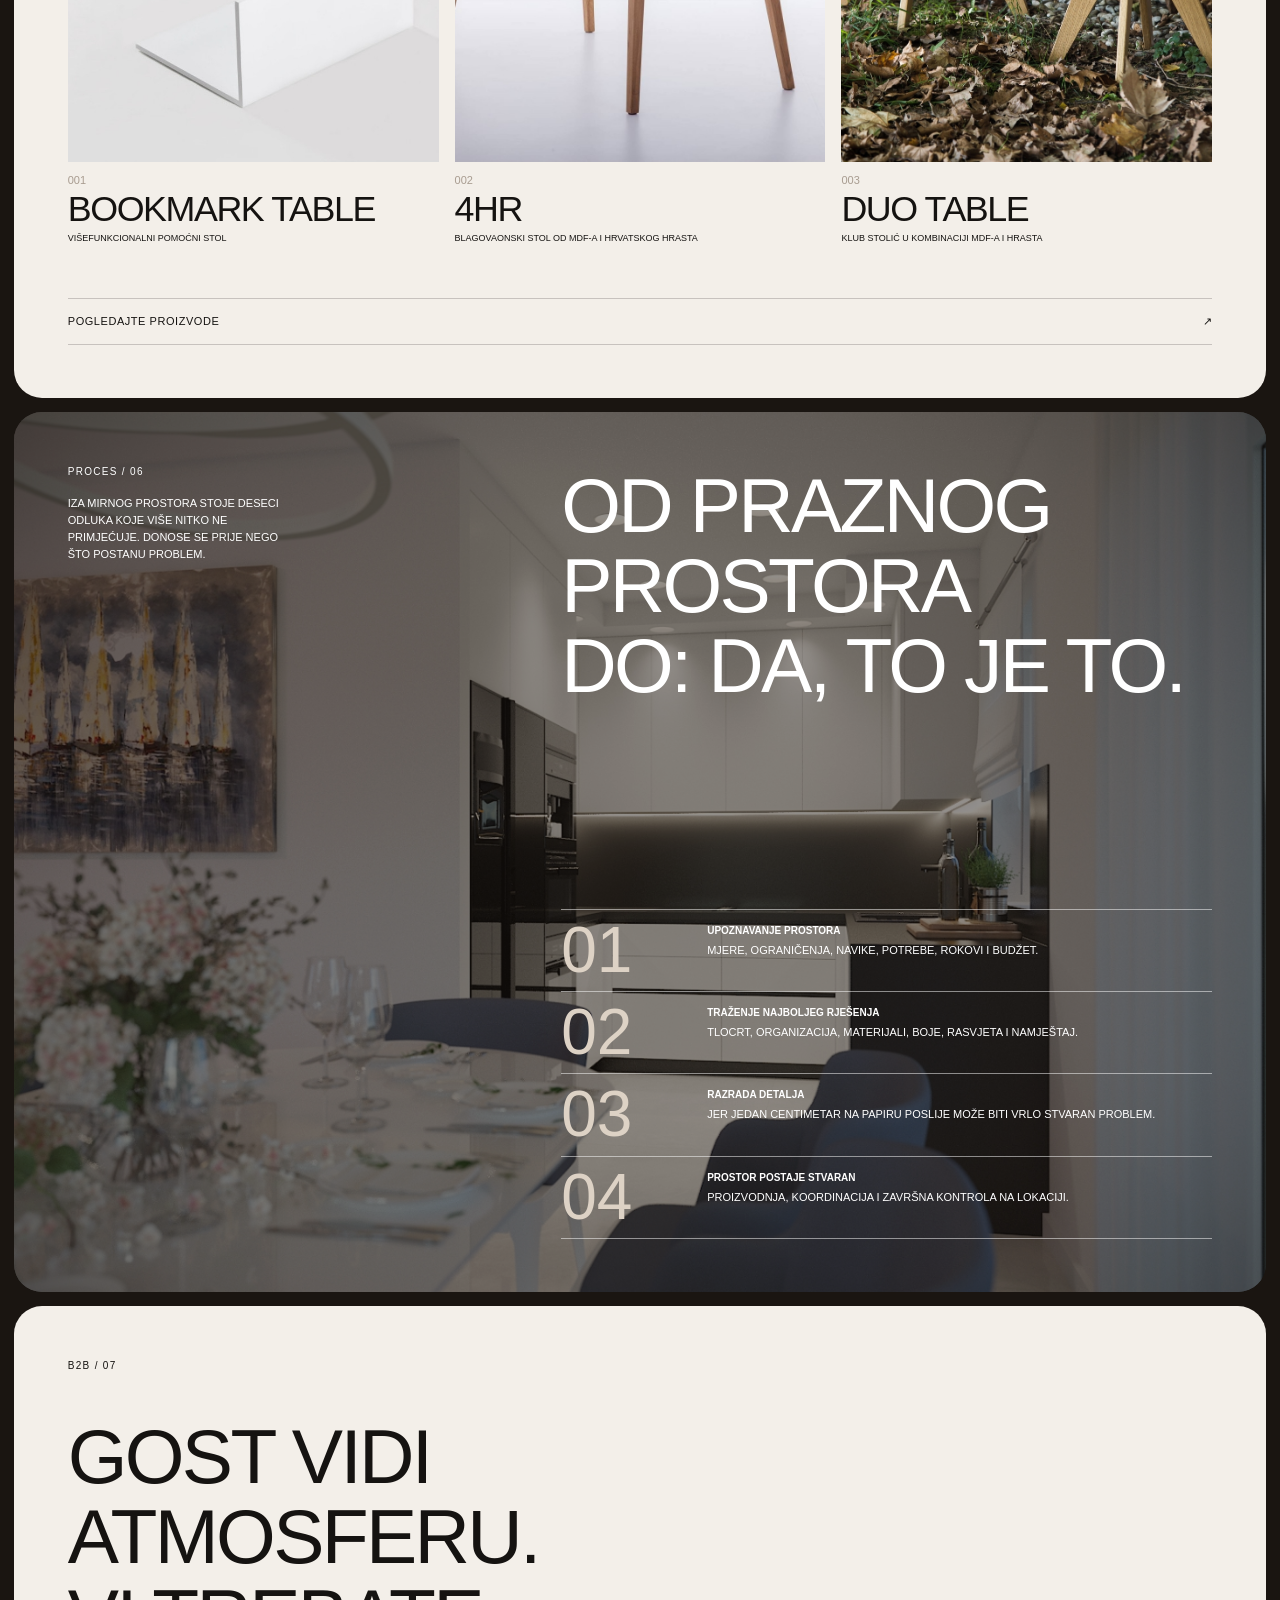
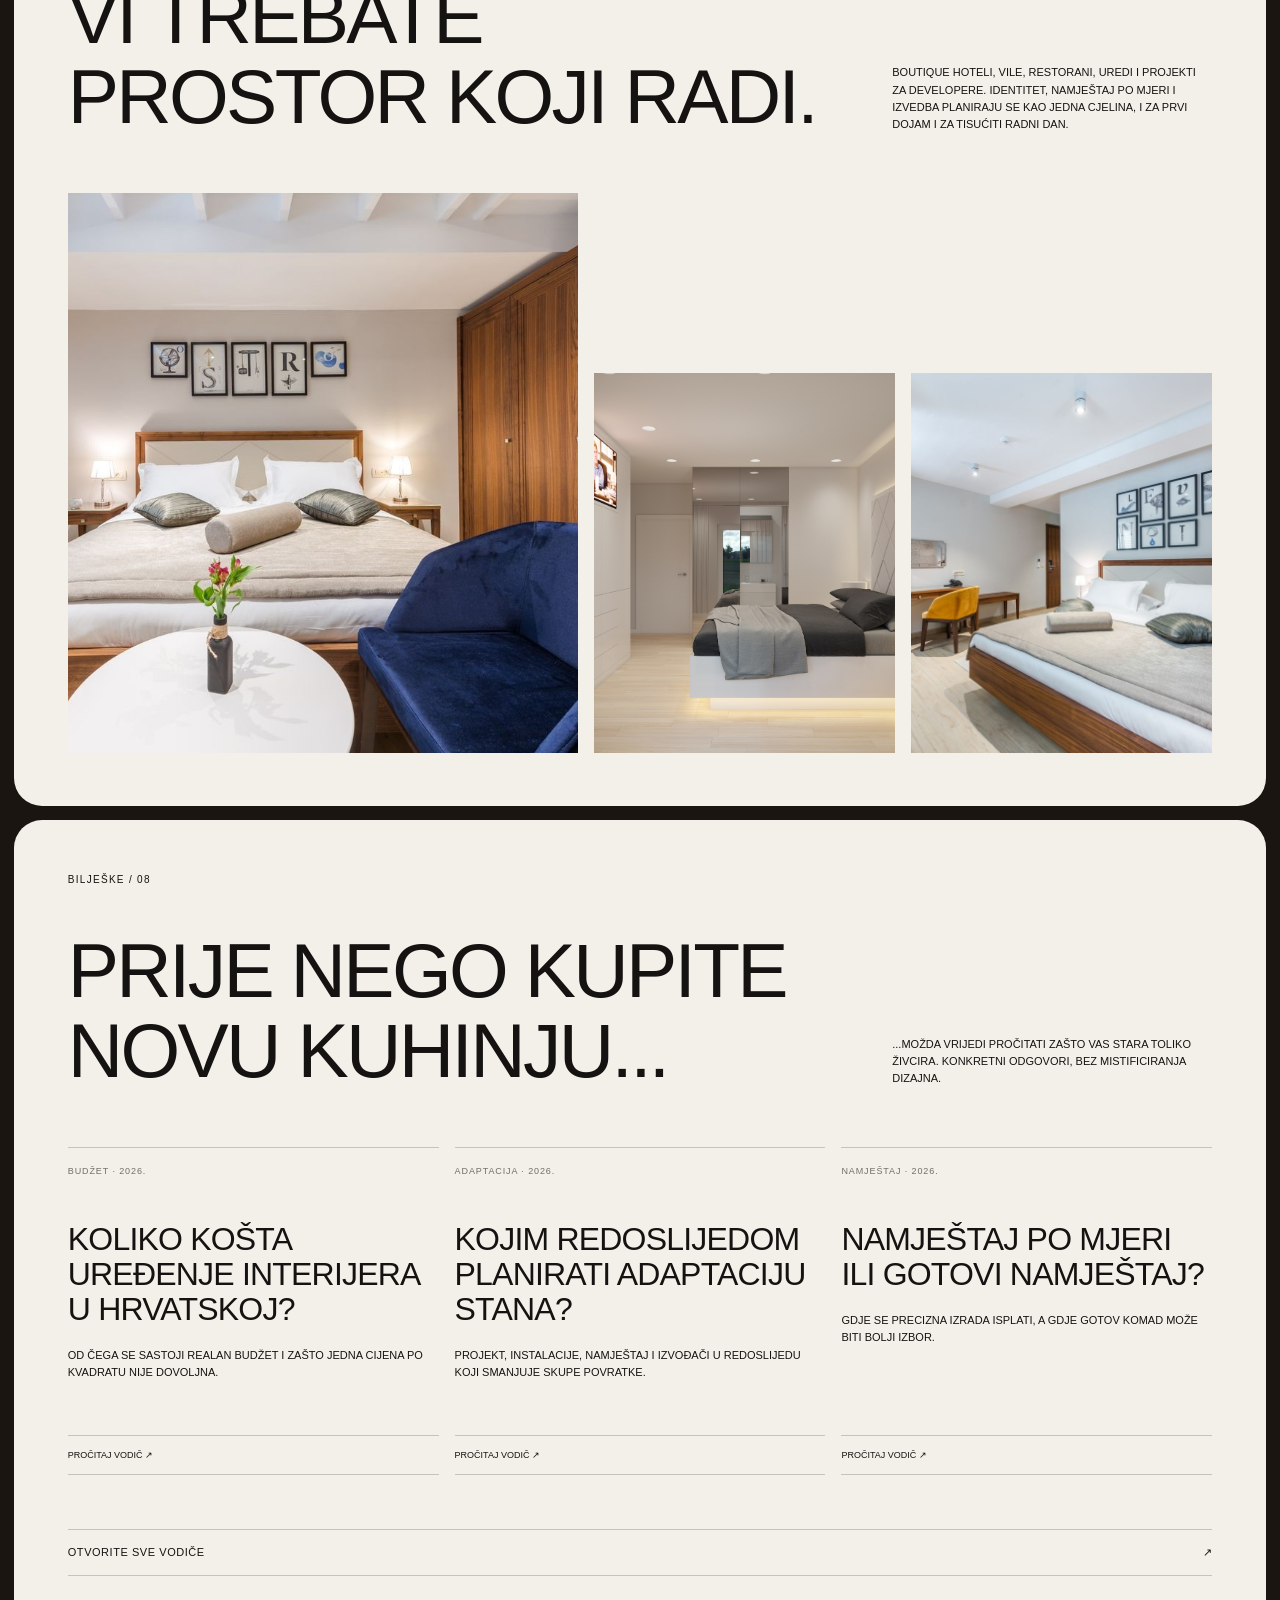
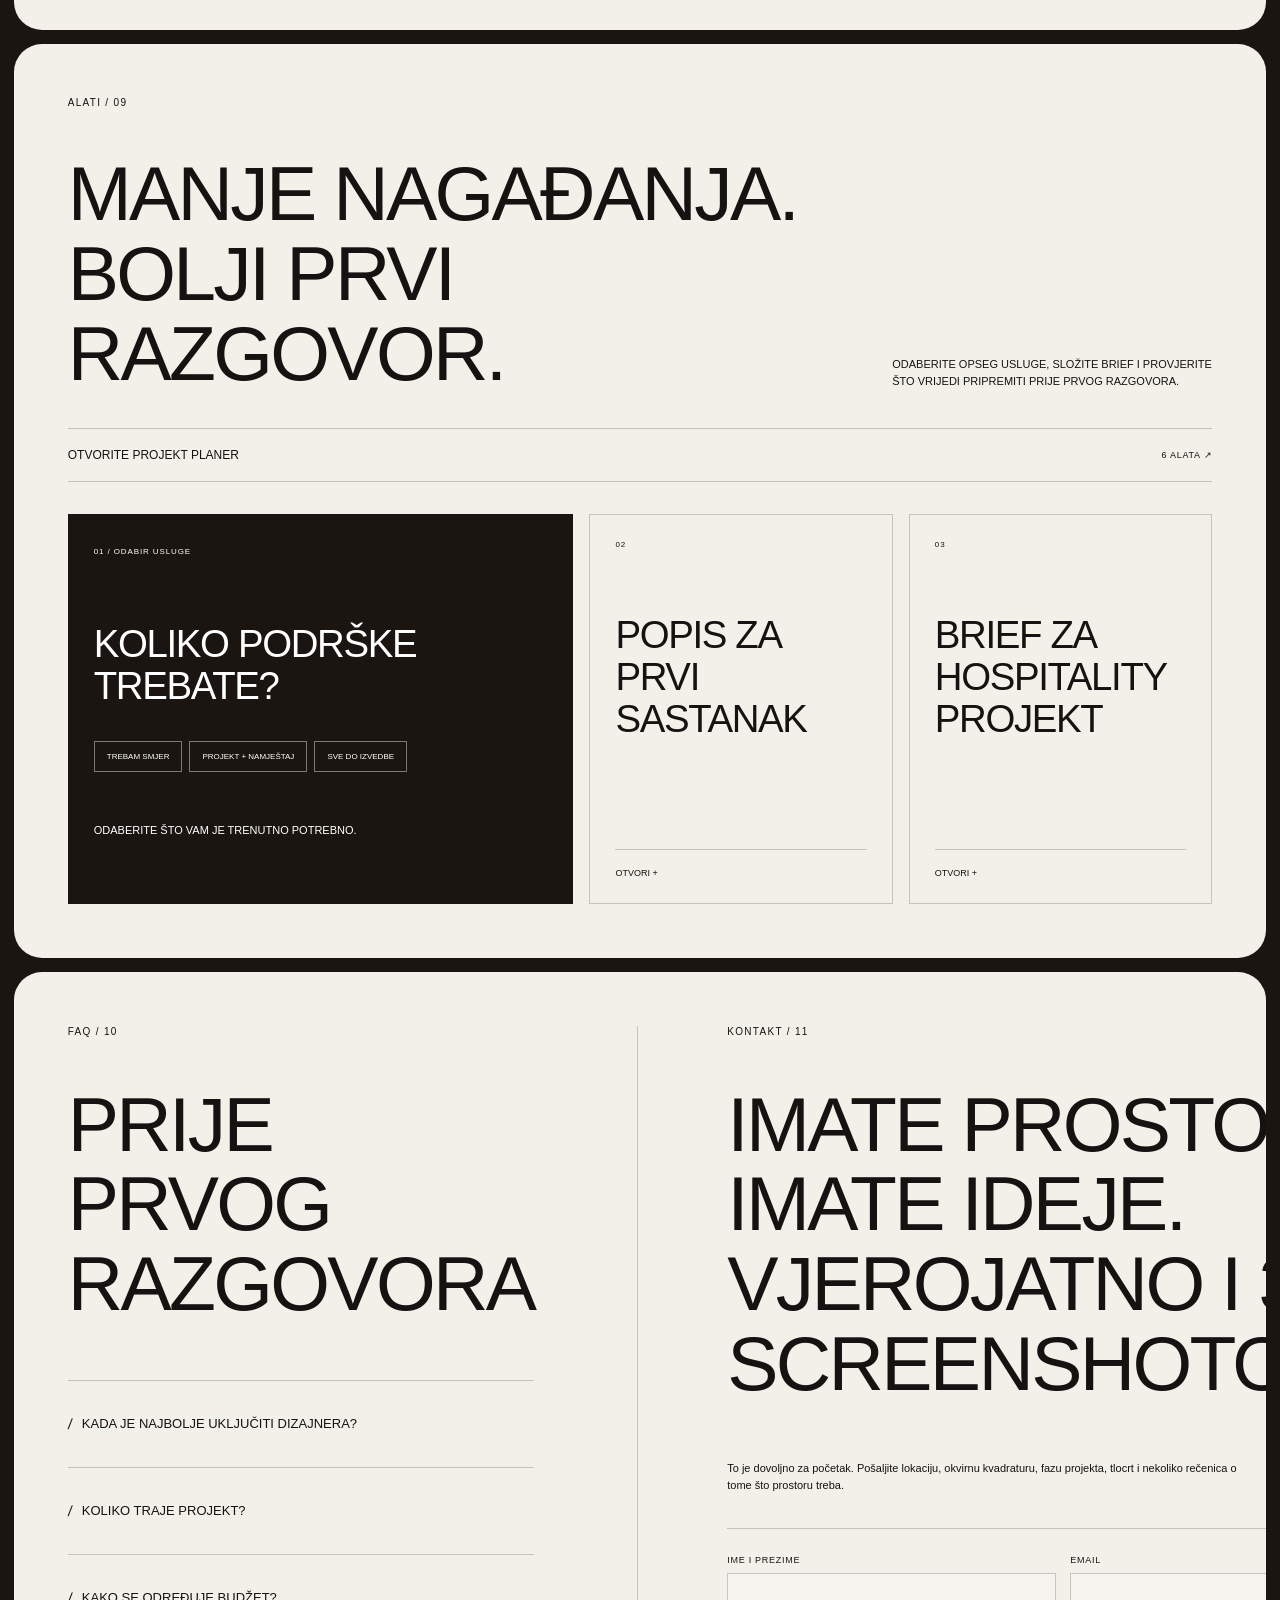
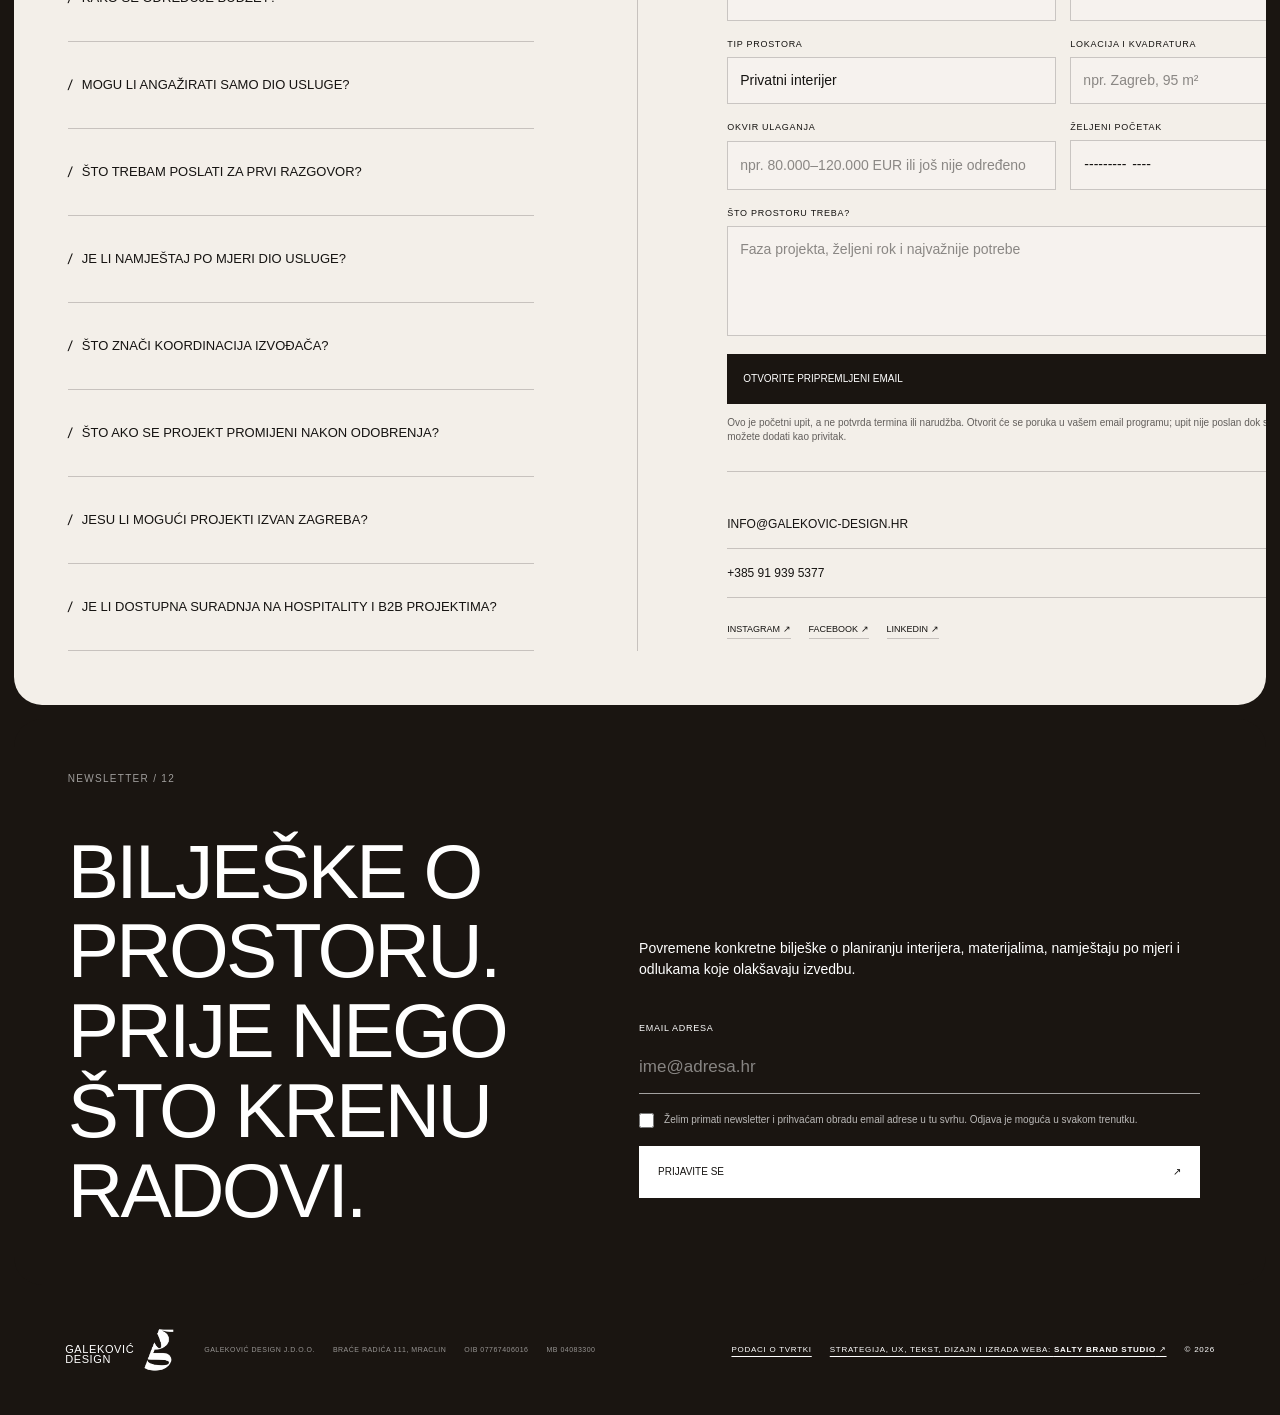
==== commit f052b4cf: "Unify site copy in a neutral studio voice" ====
--- a/index.html
+++ b/index.html
@@ -25,11 +25,11 @@
         "address": {"@type":"PostalAddress","streetAddress":"Braće Radića 111","addressLocality":"Mraclin","addressCountry":"HR"},
         "sameAs": ["https://www.instagram.com/galekovicdesign/","https://www.facebook.com/galekovicdesign/?locale=hr_HR","https://www.linkedin.com/in/jelena-galeković-982378106/"],
         "areaServed": "Hrvatska",
-        "description": "Studio Jelene Galeković za interijere i namještaj po mjeri koji jednako dobro izgledaju i funkcioniraju u stvarnom životu.",
+        "description": "Studio za interijere i namještaj po mjeri koji jednako dobro izgledaju i funkcioniraju u stvarnom životu.",
         "founder": {
           "@type": "Person",
           "name": "Jelena Galeković",
-          "jobTitle": "Dizajnerica interijera"
+          "jobTitle": "Dizajn interijera"
         }
       },
       {
@@ -59,14 +59,14 @@
       <a class="brand" href="#top" aria-label="Galeković Design, početna"><span><b>Galeković</b><em>Design</em></span><img src="assets/brand/galekovic-monogram-transparent.png" alt="" /></a>
       <button class="menu-button" type="button" aria-expanded="false" aria-controls="menu">Izbornik</button>
       <div class="menu" id="menu">
-        <a href="#studio">Jelena</a><a href="#usluge">Usluge</a><a href="projekti/">Projekti</a><a href="proizvodi/">Proizvodi</a><a href="alati/">Alati</a><a class="nav-cta" href="#kontakt">Razgovarajmo</a><span class="language-switch"><b>HR</b><i>/</i><a href="en/">EN</a></span>
+        <a href="#studio">Studio</a><a href="#usluge">Usluge</a><a href="projekti/">Projekti</a><a href="proizvodi/">Proizvodi</a><a href="alati/">Alati</a><a class="nav-cta" href="#kontakt">Kontakt</a><span class="language-switch"><b>HR</b><i>/</i><a href="en/">EN</a></span>
       </div>
     </nav>
     <div class="hero-content">
       <h1>Prostor ne treba još stvari.<br /><strong>Treba bolju ideju.</strong></h1>
       <div class="hero-bottom">
         <p>Dobar interijer ne počinje sofom niti bojom zida. Počinje pitanjem: kako vi zapravo živite ovdje?</p>
-        <a class="primary-link" href="#kontakt">Razgovarajmo o projektu <span>↘</span></a>
+        <a class="primary-link" href="#kontakt">Pošaljite projektni upit <span>↘</span></a>
         <a class="underline-link" href="#projekti">Pogledajte projekte <span>↓</span></a>
       </div>
     </div>
@@ -74,15 +74,15 @@
 
   <main id="sadrzaj">
     <section class="panel intro-panel reveal" id="studio">
-      <div class="panel-kicker">Jelena / 01</div>
-      <h2>Ne zanima me prostor<br />koji je samo fotogeničan.</h2>
+      <div class="panel-kicker">Studio / 01</div>
+      <h2>Prostor nije dobro projektiran<br />samo zato što je fotogeničan.</h2>
       <div class="intro-grid">
-        <p class="small-copy">Iza Galeković Designa stoji Jelena Galeković, školovana dizajnerica interijera sa 17 godina iskustva. Projektira privatne, poslovne i hospitality prostore, od prvog tlocrta do posljednjeg detalja namještaja.</p>
+        <p class="small-copy">Galeković Design razvija privatne, poslovne i hospitality prostore. Rad studija oslanja se na 17 godina iskustva, od prvog tlocrta do posljednjeg detalja namještaja.</p>
         <figure class="portrait-substitute">
           <img src="assets/projects/samobor-03.jpg" alt="Detalj namještaja po mjeri u izvedenom interijeru" />
           <figcaption>Galeković Design / detalj izvedenog interijera</figcaption>
         </figure>
-        <p class="statement">Zanima me što se dogodi nakon fotografiranja. Kad ljudi počnu kuhati, raditi, pospremati, dovoditi prijatelje i živjeti svoj sasvim običan utorak. Tu se vidi je li prostor stvarno dobro projektiran. Izravna veza s <a class="text-link" href="https://www.galadrvo.hr/" target="_blank" rel="noopener">Gala drvom</a> znači da se ideja i proizvodnja razvijaju zajedno.</p>
+        <p class="statement">Kvaliteta prostora vidi se nakon fotografiranja. Kad se u njemu kuha, radi, posprema, dočekuju prijatelji i živi sasvim običan utorak. Izravna veza s <a class="text-link" href="https://www.galadrvo.hr/" target="_blank" rel="noopener">Gala drvom</a> znači da se ideja i proizvodnja razvijaju zajedno.</p>
       </div>
     </section>
 
@@ -101,7 +101,7 @@
     <section class="panel services reveal" id="usluge">
       <div class="section-head">
         <div><div class="panel-kicker">Usluge / 03</div><h2>Lijep je dobar početak.<br />Ali nije dovoljan.</h2></div>
-        <p>Ne počinjemo stilom. Počinjemo vašim navikama, stvarima, prostorom i životom koji će se u njemu događati. Tek onda crtamo.</p>
+        <p>Projekt ne počinje stilom. Počinje vašim navikama, stvarima, prostorom i životom koji će se u njemu događati. Tek tada dolaze nacrti.</p>
       </div>
       <div class="service-grid">
         <article><img src="assets/projects/buzanova-01.jpg" alt="Koncept interijera stana Bužanova" /><b>001</b><h3>Koncept<br />interijera</h3><p>Raspored, atmosfera, materijali i jasan smjer prije nego što krenu skupe odluke.</p><span class="scope-exclusion">Ne uključuje tehničku dokumentaciju, namještaj po mjeri ni koordinaciju izvedbe.</span></article>
@@ -140,7 +140,7 @@
     <section class="panel product-preview reveal" id="proizvodi">
       <div class="section-head">
         <div><div class="panel-kicker">Proizvodi / 05</div><h2>Od prve skice.<br />Do komada koji ostaje.</h2></div>
-        <p>Jelenin dizajn, proizvodnja Gala drva. Autorski komadi razvijeni su od skice do izvedbe; dostupnost, varijante, završna obrada i cijena potvrđuju se prije narudžbe.</p>
+        <p>Dizajn Galeković Designa, proizvodnja Gala drva. Autorski komadi razvijeni su od skice do izvedbe; dostupnost, varijante, završna obrada i cijena potvrđuju se prije narudžbe.</p>
       </div>
       <div class="product-preview-grid">
         <a href="proizvodi/#bookmark-table"><img src="assets/products/bookmark-table.jpg" alt="Bookmark Table, dizajn Jelene Galeković" /><span>001</span><h3>Bookmark Table</h3><p>Višefunkcionalni pomoćni stol</p></a>
@@ -154,12 +154,12 @@
       <img src="assets/projects/bralo-03.jpg" alt="Izvedeni interijer Ville Bralo" />
       <div class="process-overlay"></div>
       <div class="process-content">
-        <div class="process-intro"><div class="panel-kicker">Proces / 06</div><p>Iza mirnog prostora stoje deseci odluka koje više nitko ne primjećuje. Mi ih donosimo prije nego što postanu problem.</p></div>
+        <div class="process-intro"><div class="panel-kicker">Proces / 06</div><p>Iza mirnog prostora stoje deseci odluka koje više nitko ne primjećuje. Donose se prije nego što postanu problem.</p></div>
         <h2>Od praznog prostora<br />do: da, to je to.</h2>
         <ol>
-          <li><span>01</span><div><b>Upoznajemo prostor</b><p>Mjere, ograničenja, navike, potrebe, rokovi i budžet.</p></div></li>
-          <li><span>02</span><div><b>Tražimo najbolje rješenje</b><p>Tlocrt, organizacija, materijali, boje, rasvjeta i namještaj.</p></div></li>
-          <li><span>03</span><div><b>Razrađujemo detalje</b><p>Jer jedan centimetar na papiru poslije može biti vrlo stvaran problem.</p></div></li>
+          <li><span>01</span><div><b>Upoznavanje prostora</b><p>Mjere, ograničenja, navike, potrebe, rokovi i budžet.</p></div></li>
+          <li><span>02</span><div><b>Traženje najboljeg rješenja</b><p>Tlocrt, organizacija, materijali, boje, rasvjeta i namještaj.</p></div></li>
+          <li><span>03</span><div><b>Razrada detalja</b><p>Jer jedan centimetar na papiru poslije može biti vrlo stvaran problem.</p></div></li>
           <li><span>04</span><div><b>Prostor postaje stvaran</b><p>Proizvodnja, koordinacija i završna kontrola na lokaciji.</p></div></li>
         </ol>
       </div>
@@ -168,7 +168,7 @@
     <section class="panel b2b reveal">
       <div class="section-head">
         <div><div class="panel-kicker">B2B / 07</div><h2>Gost vidi atmosferu.<br />Vi trebate prostor koji radi.</h2></div>
-        <p>Boutique hoteli, vile, restorani, uredi i projekti za developere. Identitet, namještaj po mjeri i izvedbu planiramo kao jednu cjelinu, i za prvi dojam i za tisućiti radni dan.</p>
+        <p>Boutique hoteli, vile, restorani, uredi i projekti za developere. Identitet, namještaj po mjeri i izvedba planiraju se kao jedna cjelina, i za prvi dojam i za tisućiti radni dan.</p>
       </div>
       <div class="b2b-gallery"><img src="assets/projects/viganj-03.jpg" alt="Hospitality interijer" /><img src="assets/projects/bralo-02.jpg" alt="Privatna vila" /><img src="assets/projects/viganj-02.jpg" alt="Detalj hospitality interijera" /></div>
     </section>
@@ -189,7 +189,7 @@
     <section class="panel tools reveal" id="alati">
       <div class="section-head">
         <div><div class="panel-kicker">Alati / 09</div><h2>Manje nagađanja.<br />Bolji prvi razgovor.</h2></div>
-        <p>Odaberite opseg usluge, složite brief i provjerite što vrijedi pripremiti prije nego sjednemo za isti stol.</p>
+        <p>Odaberite opseg usluge, složite brief i provjerite što vrijedi pripremiti prije prvog razgovora.</p>
       </div>
       <a class="tools-launch" href="alati/"><span>Otvorite projekt planer</span><b>6 alata ↗</b></a>
       <div class="tools-grid">
@@ -231,13 +231,13 @@
         </form>
         <a class="contact-link" href="mailto:info@galekovic-design.hr">info@galekovic-design.hr <span>↗</span></a>
         <a class="contact-link" href="tel:+385919395377">+385 91 939 5377 <span>↗</span></a>
-        <div class="contact-social"><a href="https://www.instagram.com/galekovicdesign/" target="_blank" rel="noopener">Instagram ↗</a><a href="https://www.facebook.com/galekovicdesign/?locale=hr_HR" target="_blank" rel="noopener">Facebook ↗</a><a href="https://www.linkedin.com/in/jelena-galeković-982378106/?isSelfProfile=false" target="_blank" rel="noopener">LinkedIn Jelene Galeković ↗</a></div>
+        <div class="contact-social"><a href="https://www.instagram.com/galekovicdesign/" target="_blank" rel="noopener">Instagram ↗</a><a href="https://www.facebook.com/galekovicdesign/?locale=hr_HR" target="_blank" rel="noopener">Facebook ↗</a><a href="https://www.linkedin.com/in/jelena-galeković-982378106/?isSelfProfile=false" target="_blank" rel="noopener">LinkedIn ↗</a></div>
       </div>
     </section>
     <section class="panel newsletter-panel reveal" aria-labelledby="newsletter-title">
-      <div class="newsletter-intro"><div class="panel-kicker">Newsletter / 12</div><h2 id="newsletter-title">Bilješke o prostoru.<br />Bez dizajnerske magle.</h2></div>
+      <div class="newsletter-intro"><div class="panel-kicker">Newsletter / 12</div><h2 id="newsletter-title">Bilješke o prostoru.<br />Prije nego što krenu radovi.</h2></div>
       <div class="newsletter-content">
-        <p>Povremeno šaljemo konkretne bilješke Jelene Galeković o planiranju interijera, materijalima, namještaju po mjeri i odlukama koje olakšavaju izvedbu.</p>
+        <p>Povremene konkretne bilješke o planiranju interijera, materijalima, namještaju po mjeri i odlukama koje olakšavaju izvedbu.</p>
         <form class="newsletter-form" data-language="hr">
           <input type="hidden" name="source" value="website-hr" />
           <label class="newsletter-email"><span>Email adresa</span><input name="email" type="email" autocomplete="email" placeholder="ime@adresa.hr" required /></label>
@@ -249,7 +249,7 @@
     </section>
   </main>
 
-  <a class="mobile-contact" href="#kontakt">Razgovarajmo o projektu <span>↘</span></a>
+  <a class="mobile-contact" href="#kontakt">Pošaljite projektni upit <span>↘</span></a>
 
   <footer>
     <a class="footer-brand" href="#top" aria-label="Galeković Design, povratak na vrh"><span class="footer-wordmark"><b>Galeković</b><em>Design</em></span><img src="assets/brand/galekovic-monogram-transparent.png" alt="" /></a>
--- a/styles.css
+++ b/styles.css
@@ -255,3 +255,12 @@
   .footer-legal,.footer-meta{min-width:0}
   .footer-meta a{overflow-wrap:anywhere}
 }
+
+/* Give Croatian diacritics clear vertical space in stacked display headings. */
+.hero h1,.panel h2,.process h2{line-height:1.04}
+.service-grid h3,.article-card h3,.article-card-link h3,.service-finder h3,.tool-card h3{line-height:1.1}
+
+@media(max-width:760px){
+  .hero h1,.panel h2,.process h2{line-height:1.08}
+  .service-grid h3,.article-card h3,.article-card-link h3,.service-finder h3,.tool-card h3{line-height:1.12}
+}
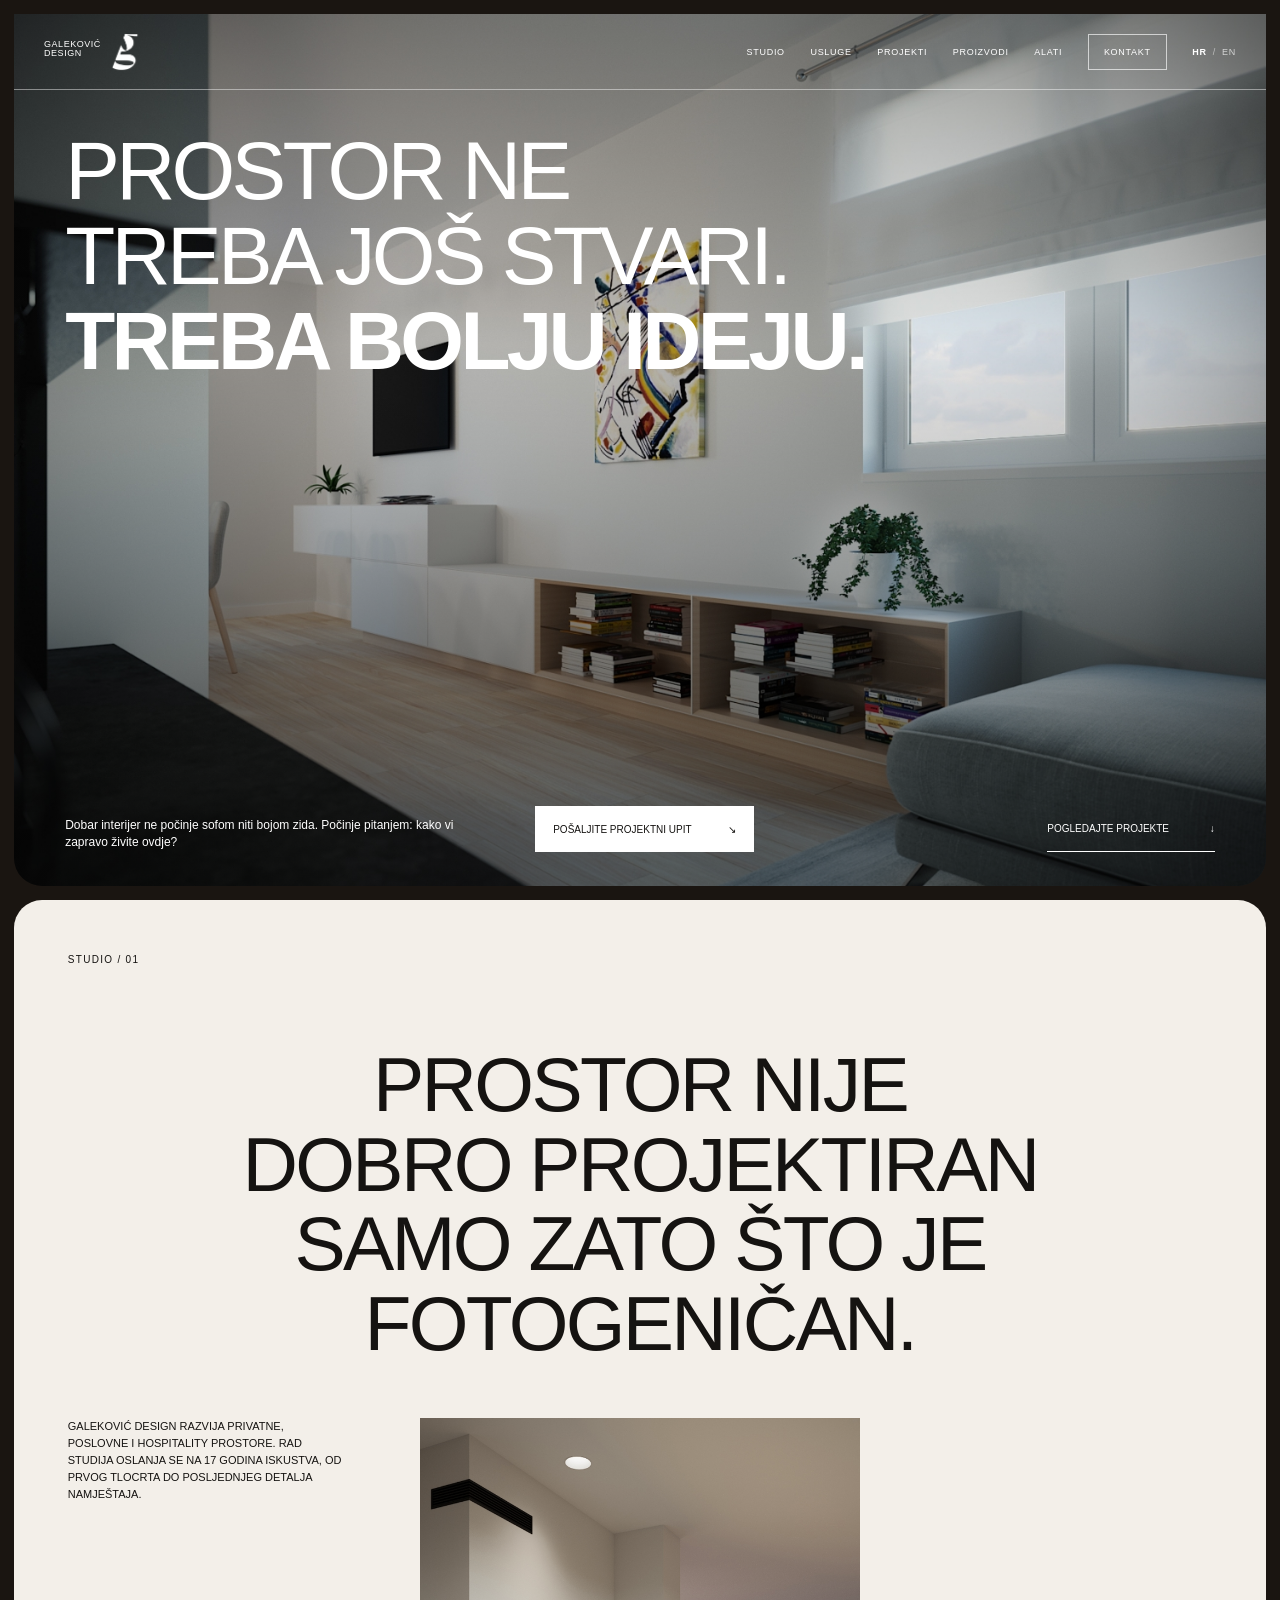
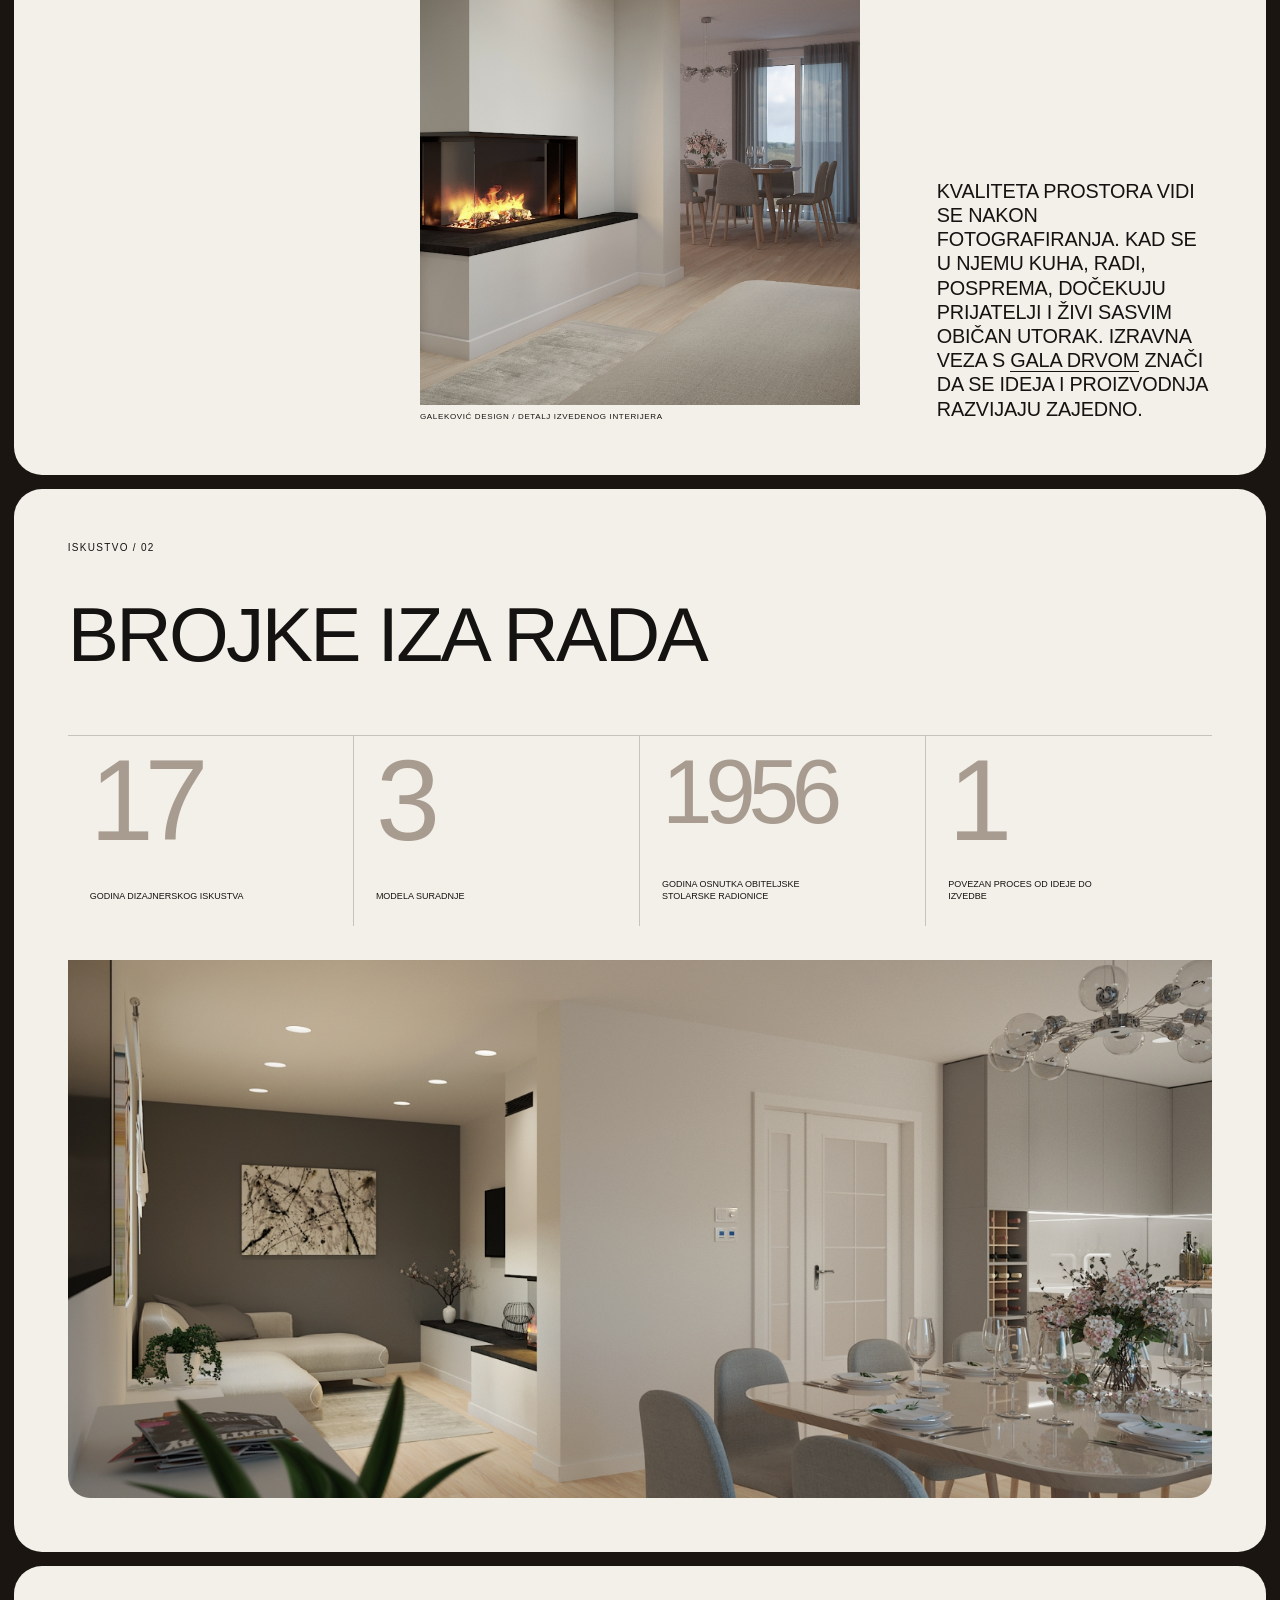
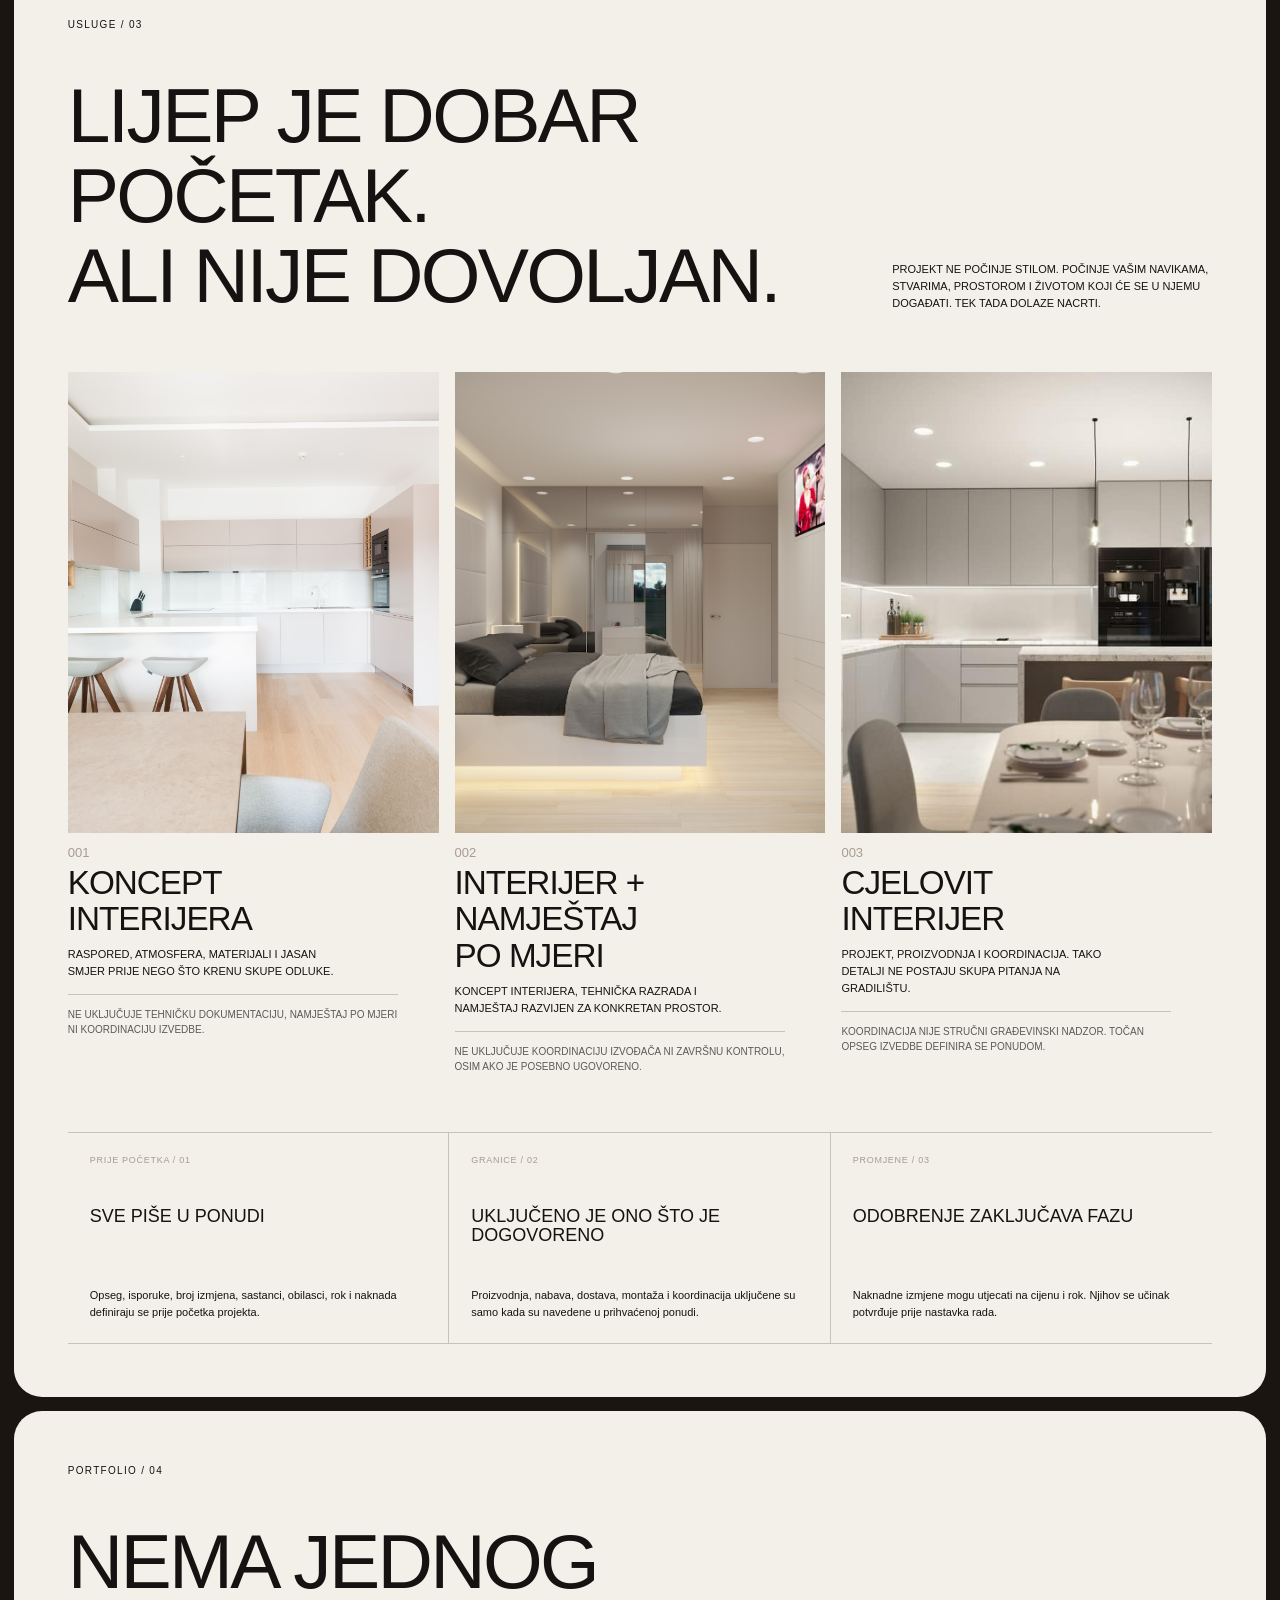
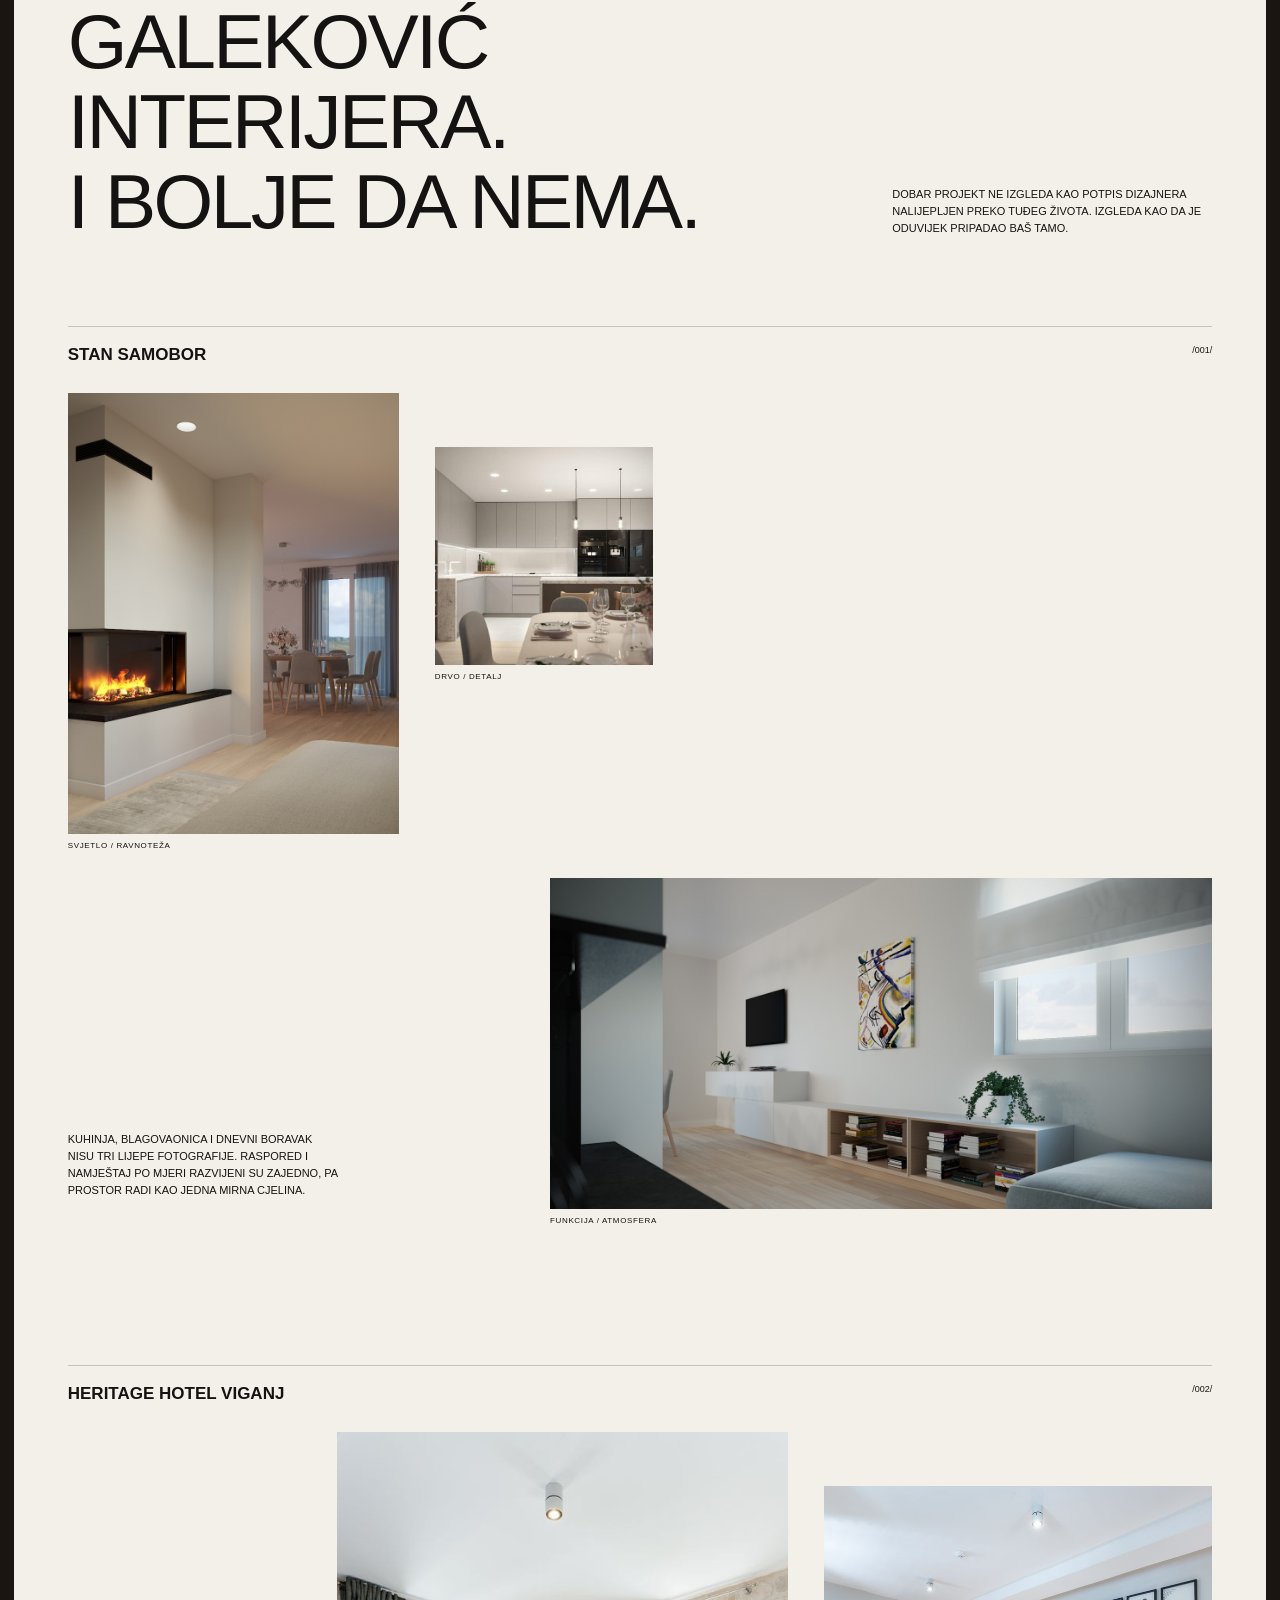
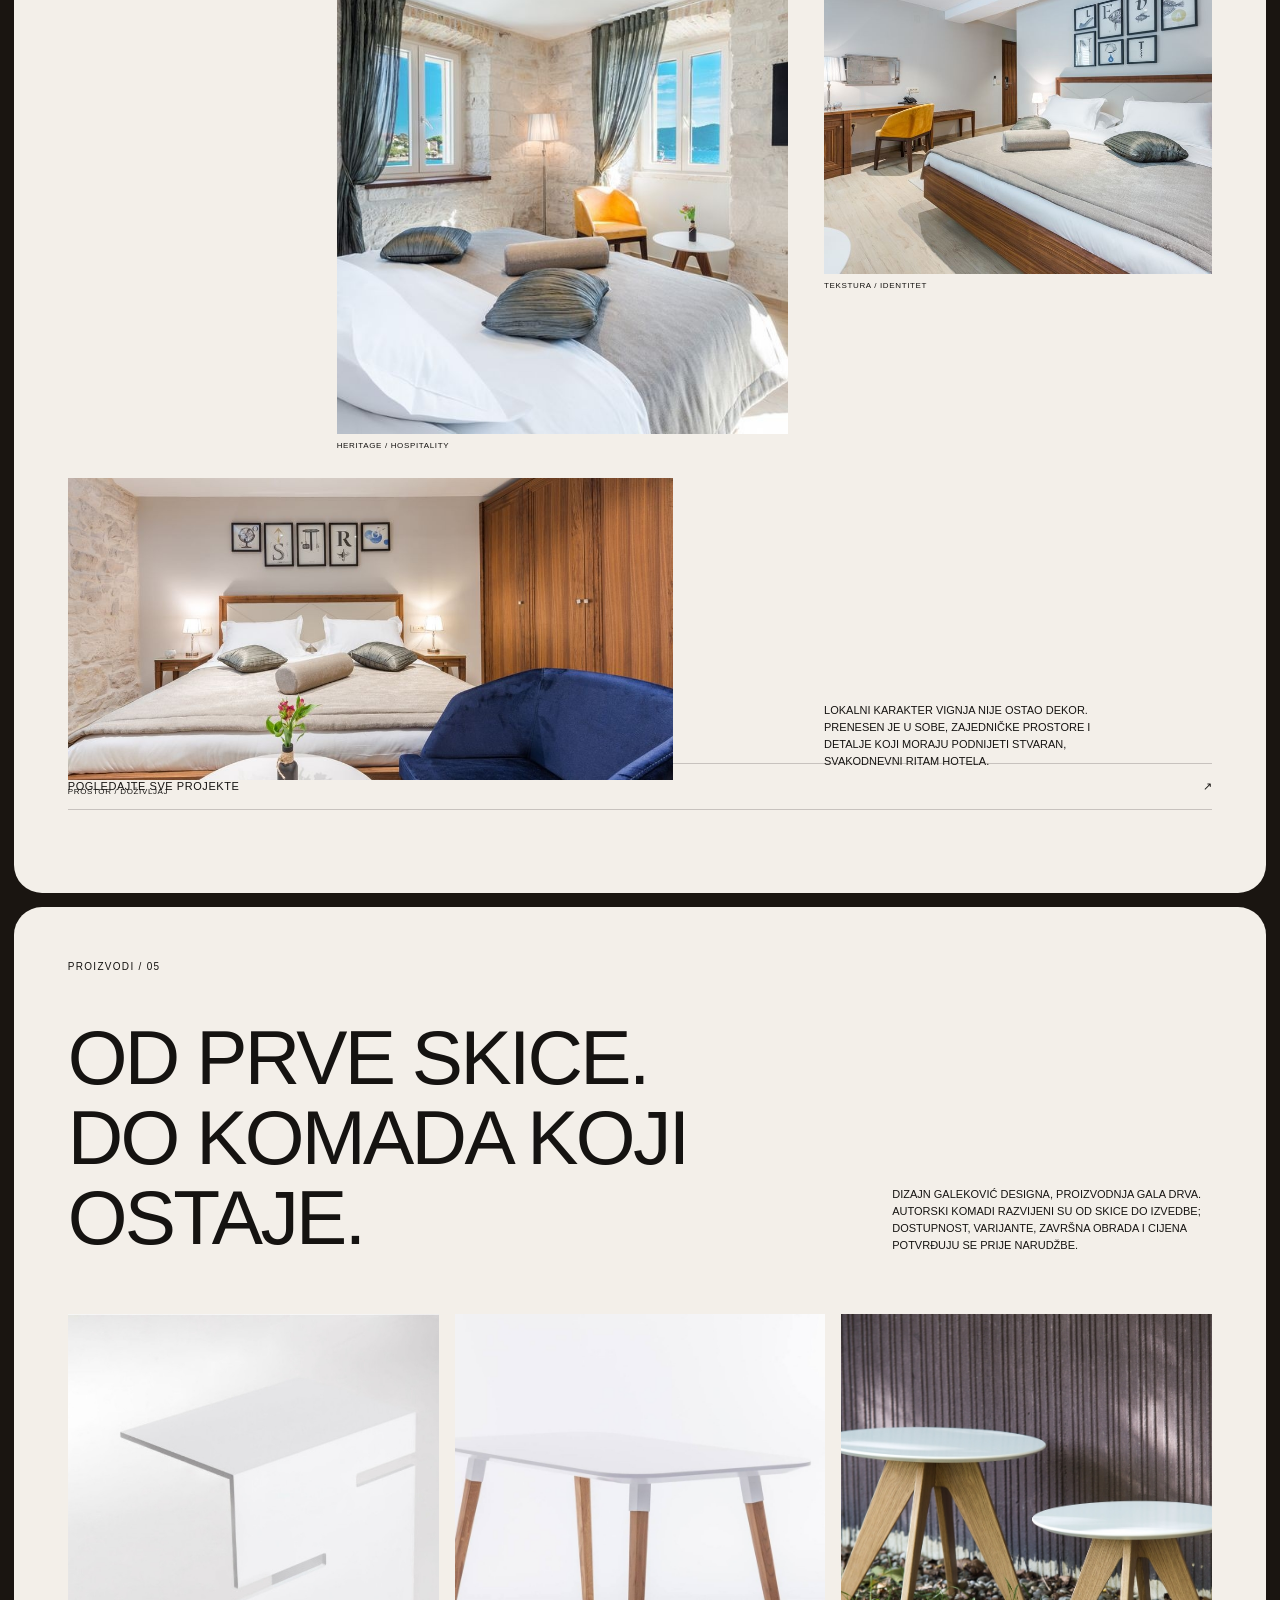
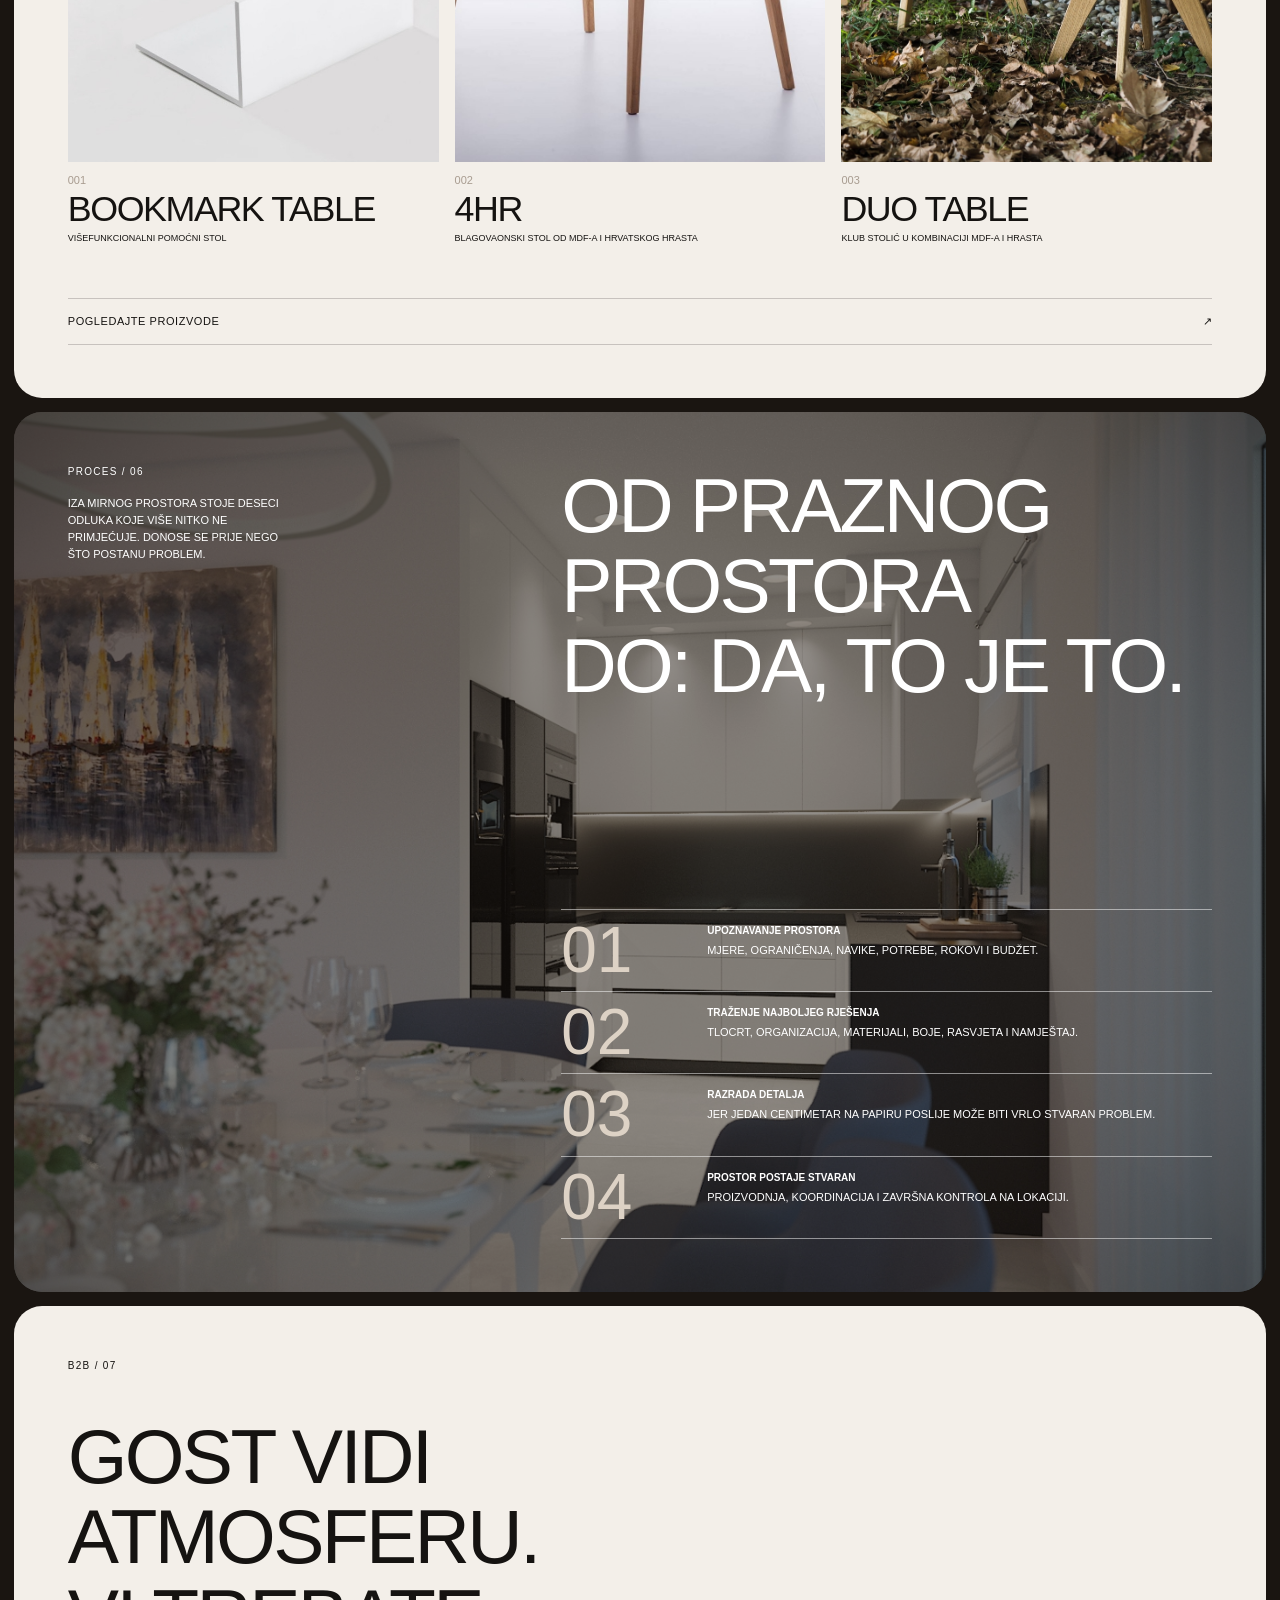
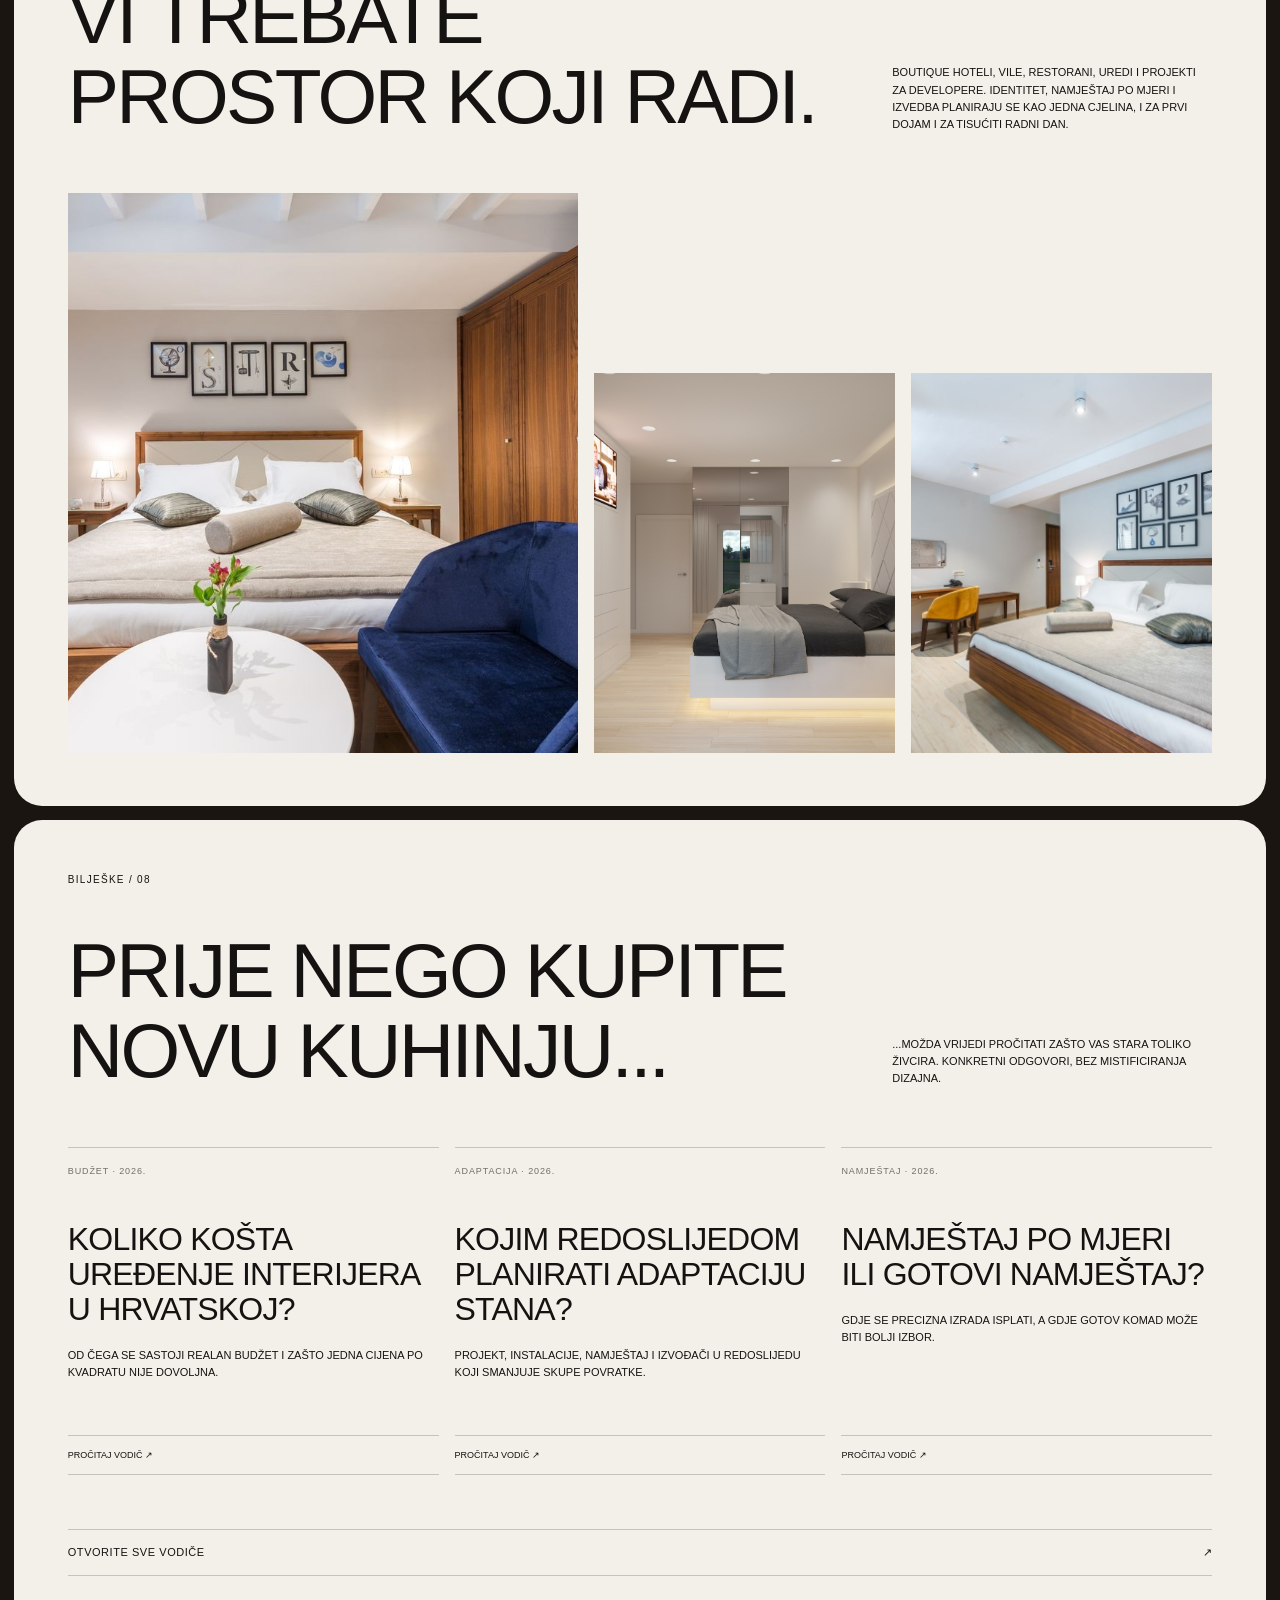
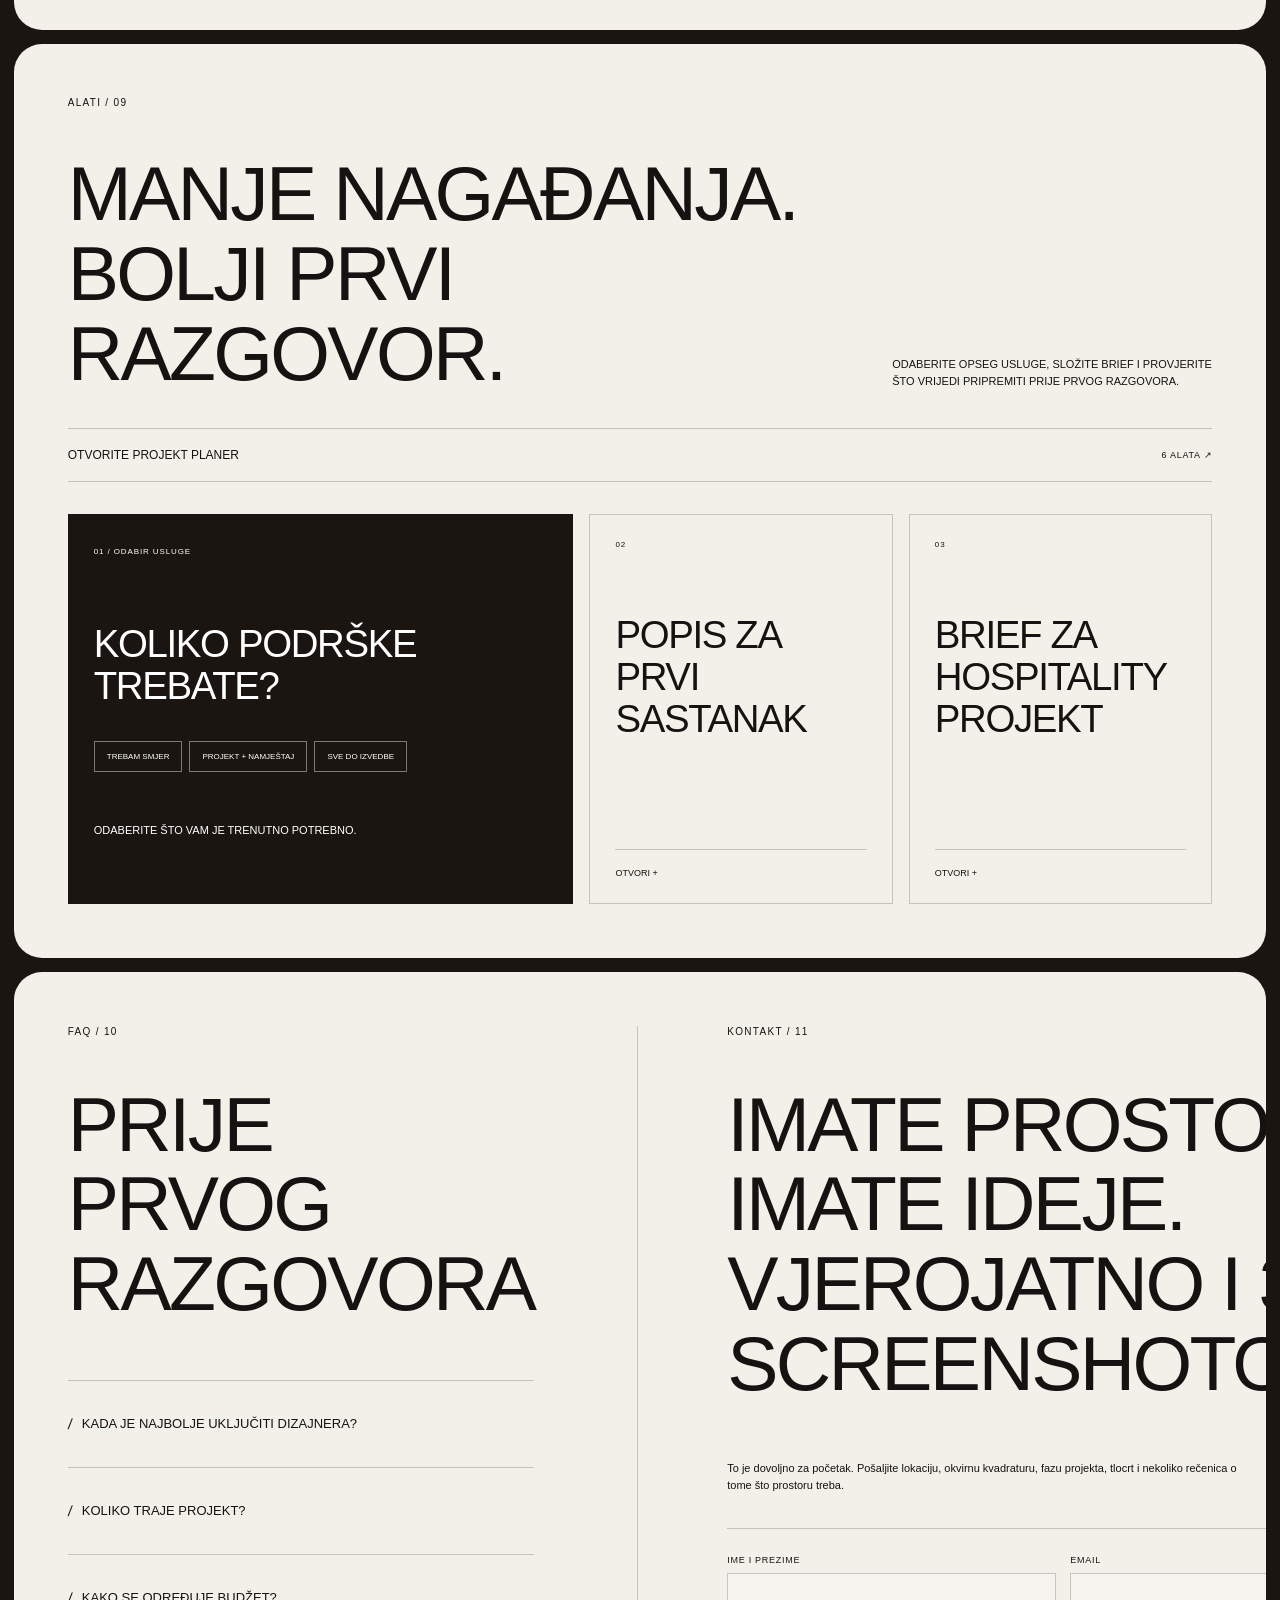
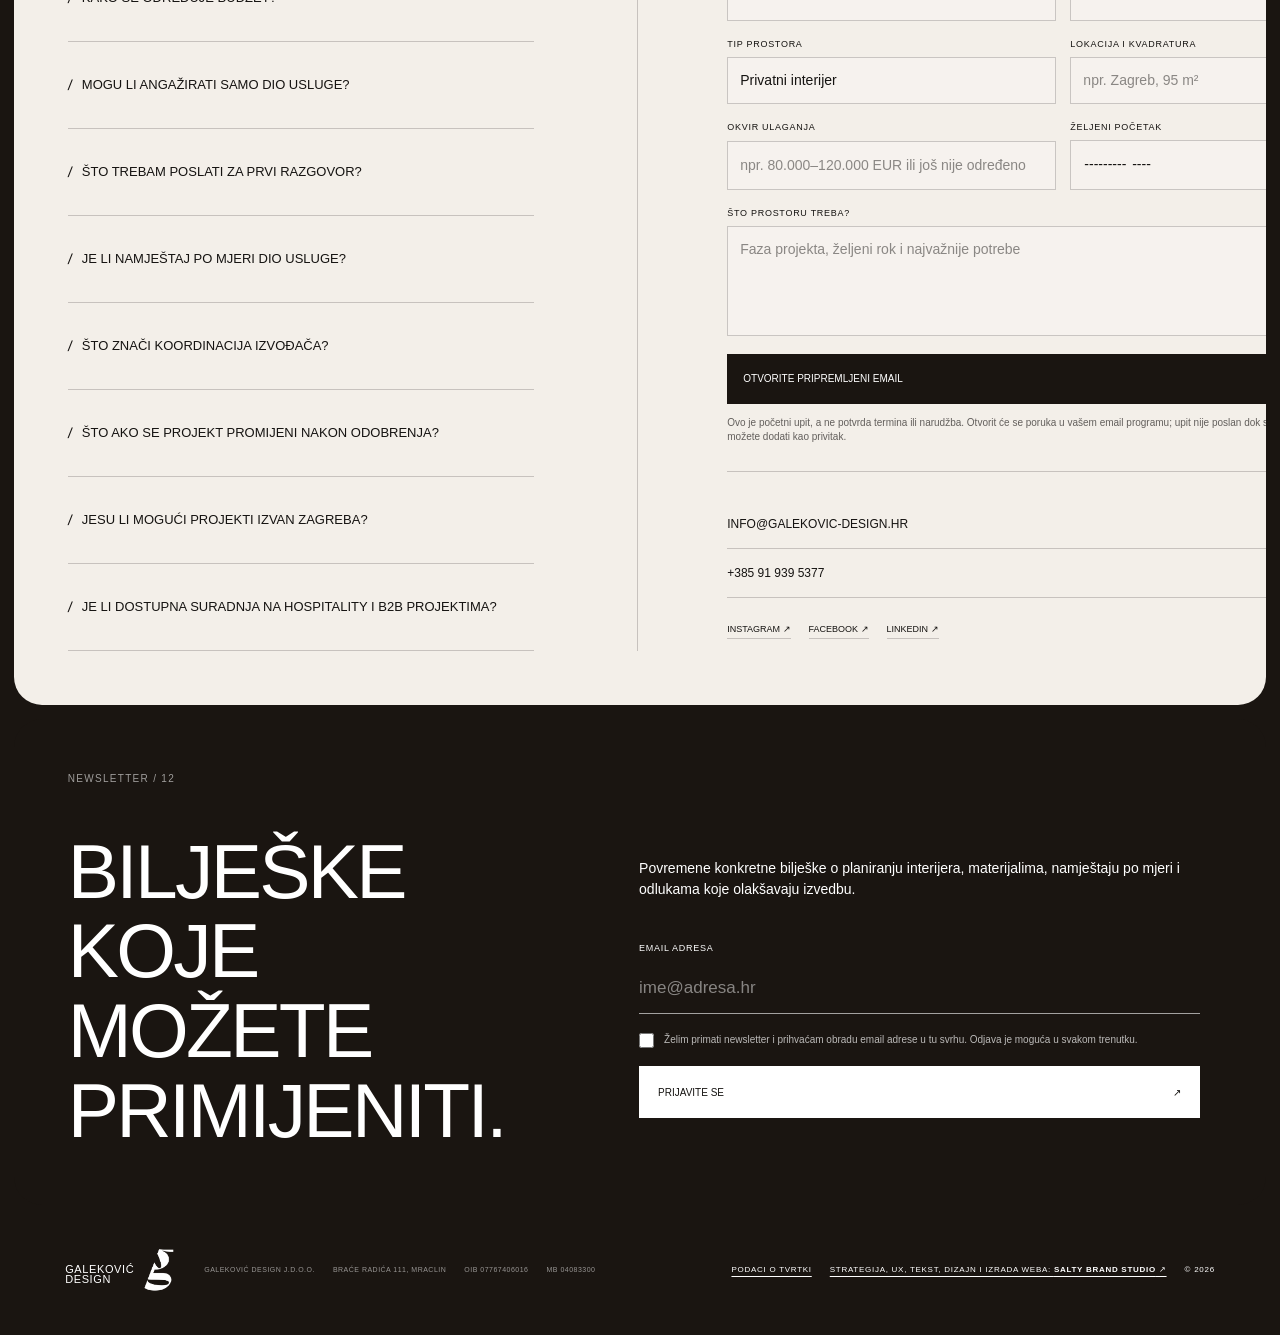
==== commit d62b222c: "Refine newsletter heading" ====
--- a/index.html
+++ b/index.html
@@ -235,7 +235,7 @@
       </div>
     </section>
     <section class="panel newsletter-panel reveal" aria-labelledby="newsletter-title">
-      <div class="newsletter-intro"><div class="panel-kicker">Newsletter / 12</div><h2 id="newsletter-title">Bilješke o prostoru.<br />Prije nego što krenu radovi.</h2></div>
+      <div class="newsletter-intro"><div class="panel-kicker">Newsletter / 12</div><h2 id="newsletter-title">Bilješke koje<br />možete primijeniti.</h2></div>
       <div class="newsletter-content">
         <p>Povremene konkretne bilješke o planiranju interijera, materijalima, namještaju po mjeri i odlukama koje olakšavaju izvedbu.</p>
         <form class="newsletter-form" data-language="hr">
